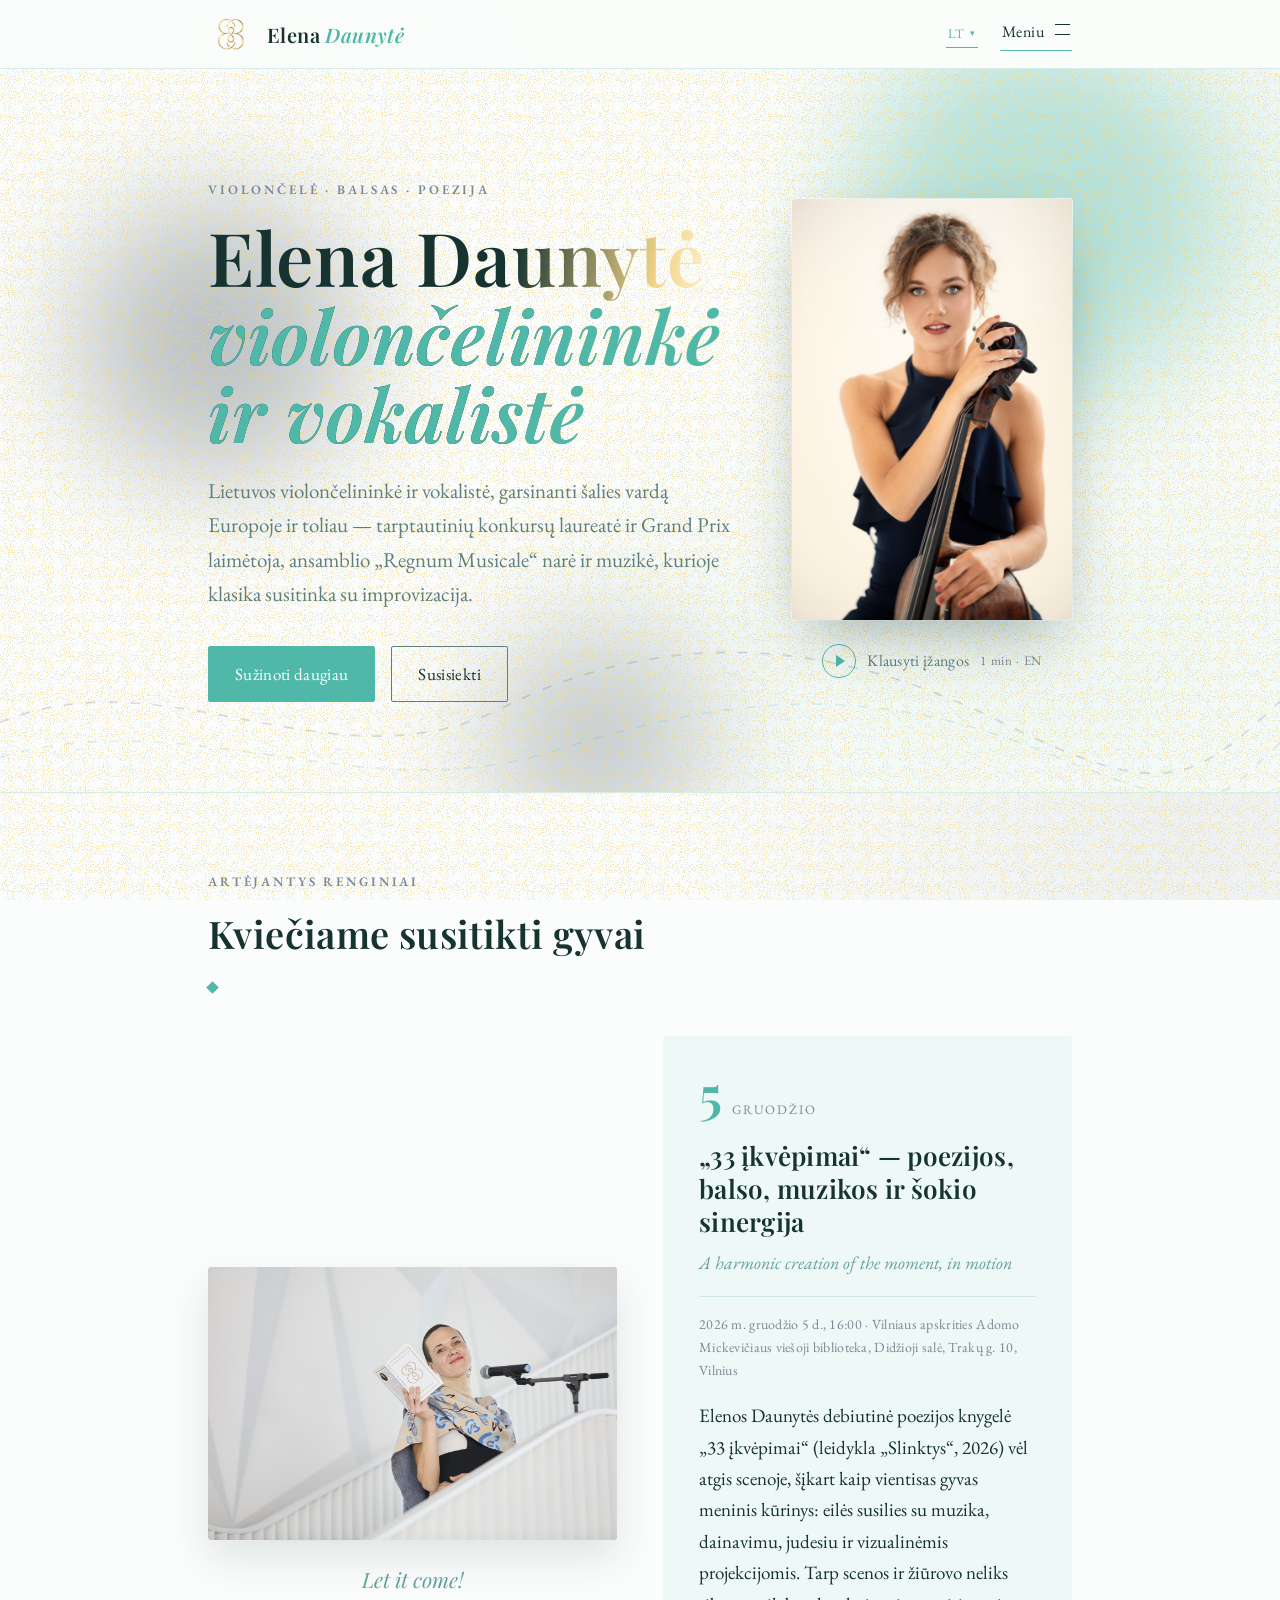
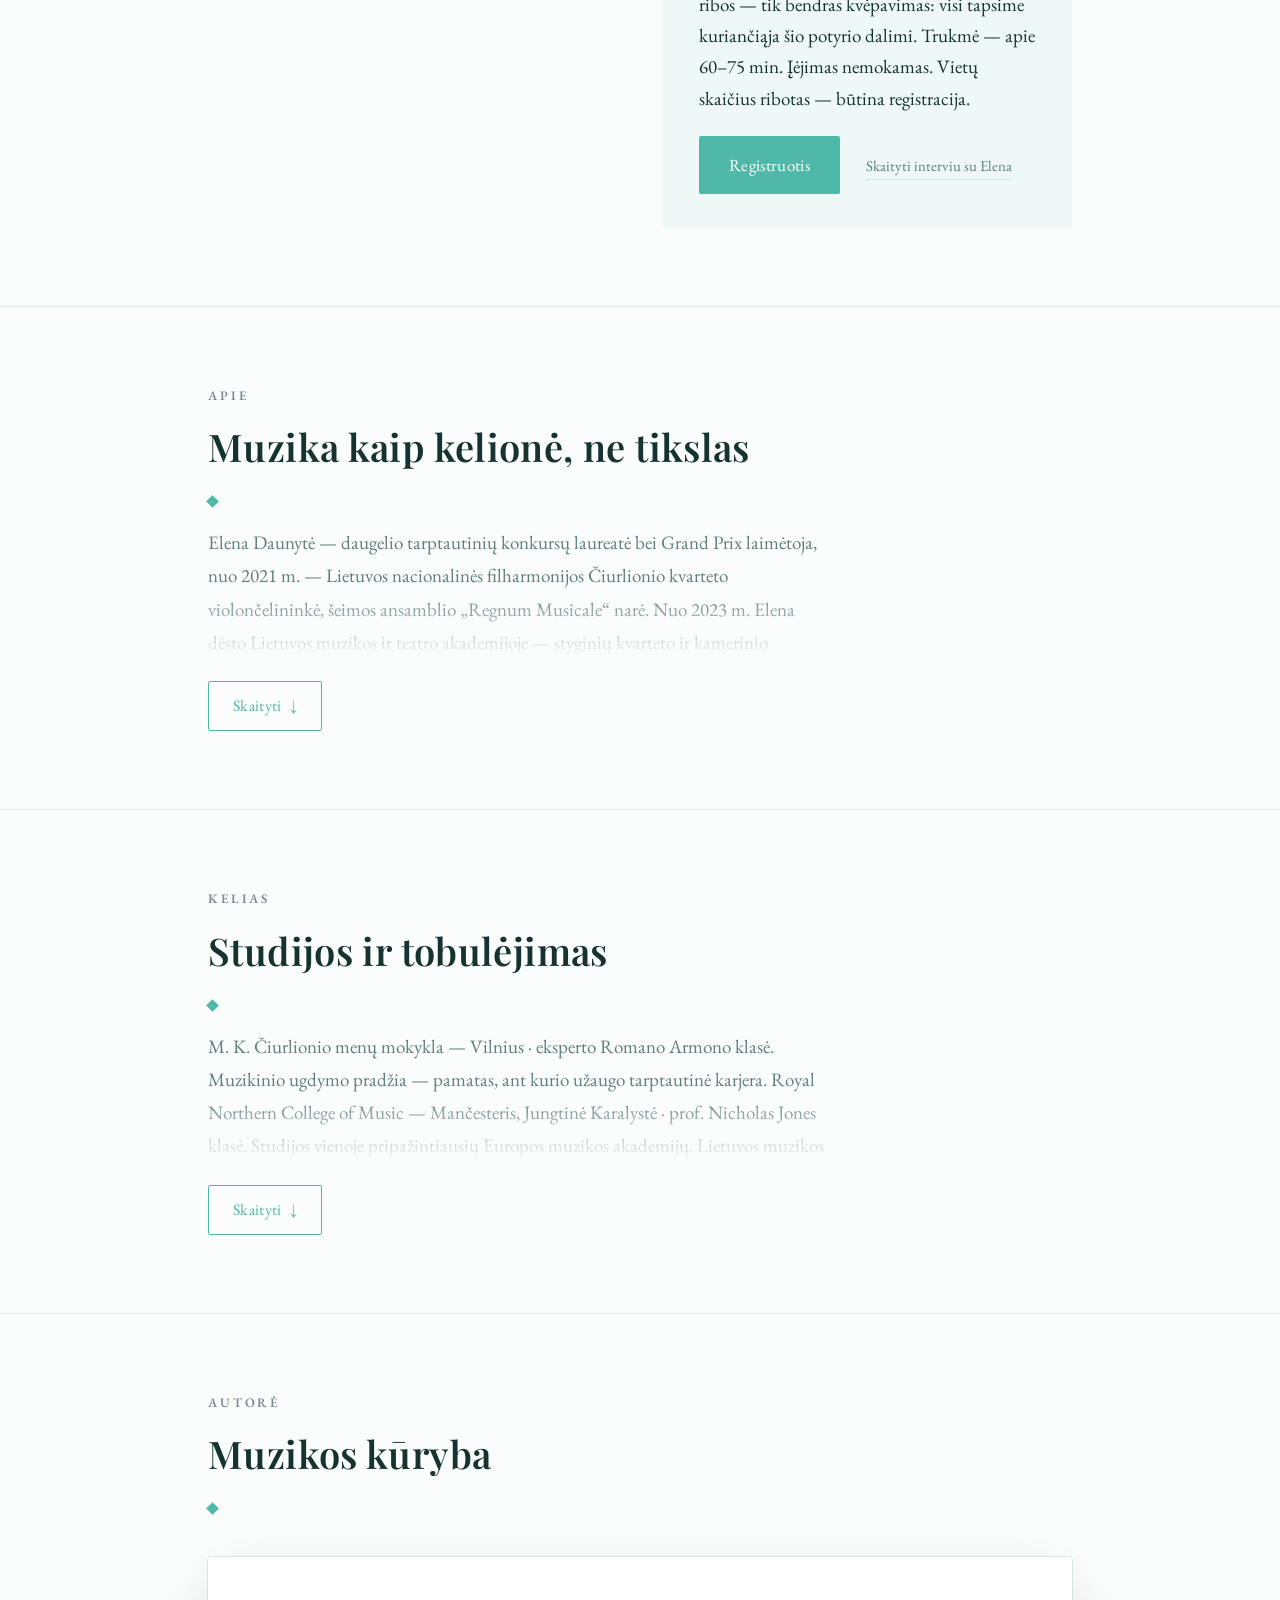
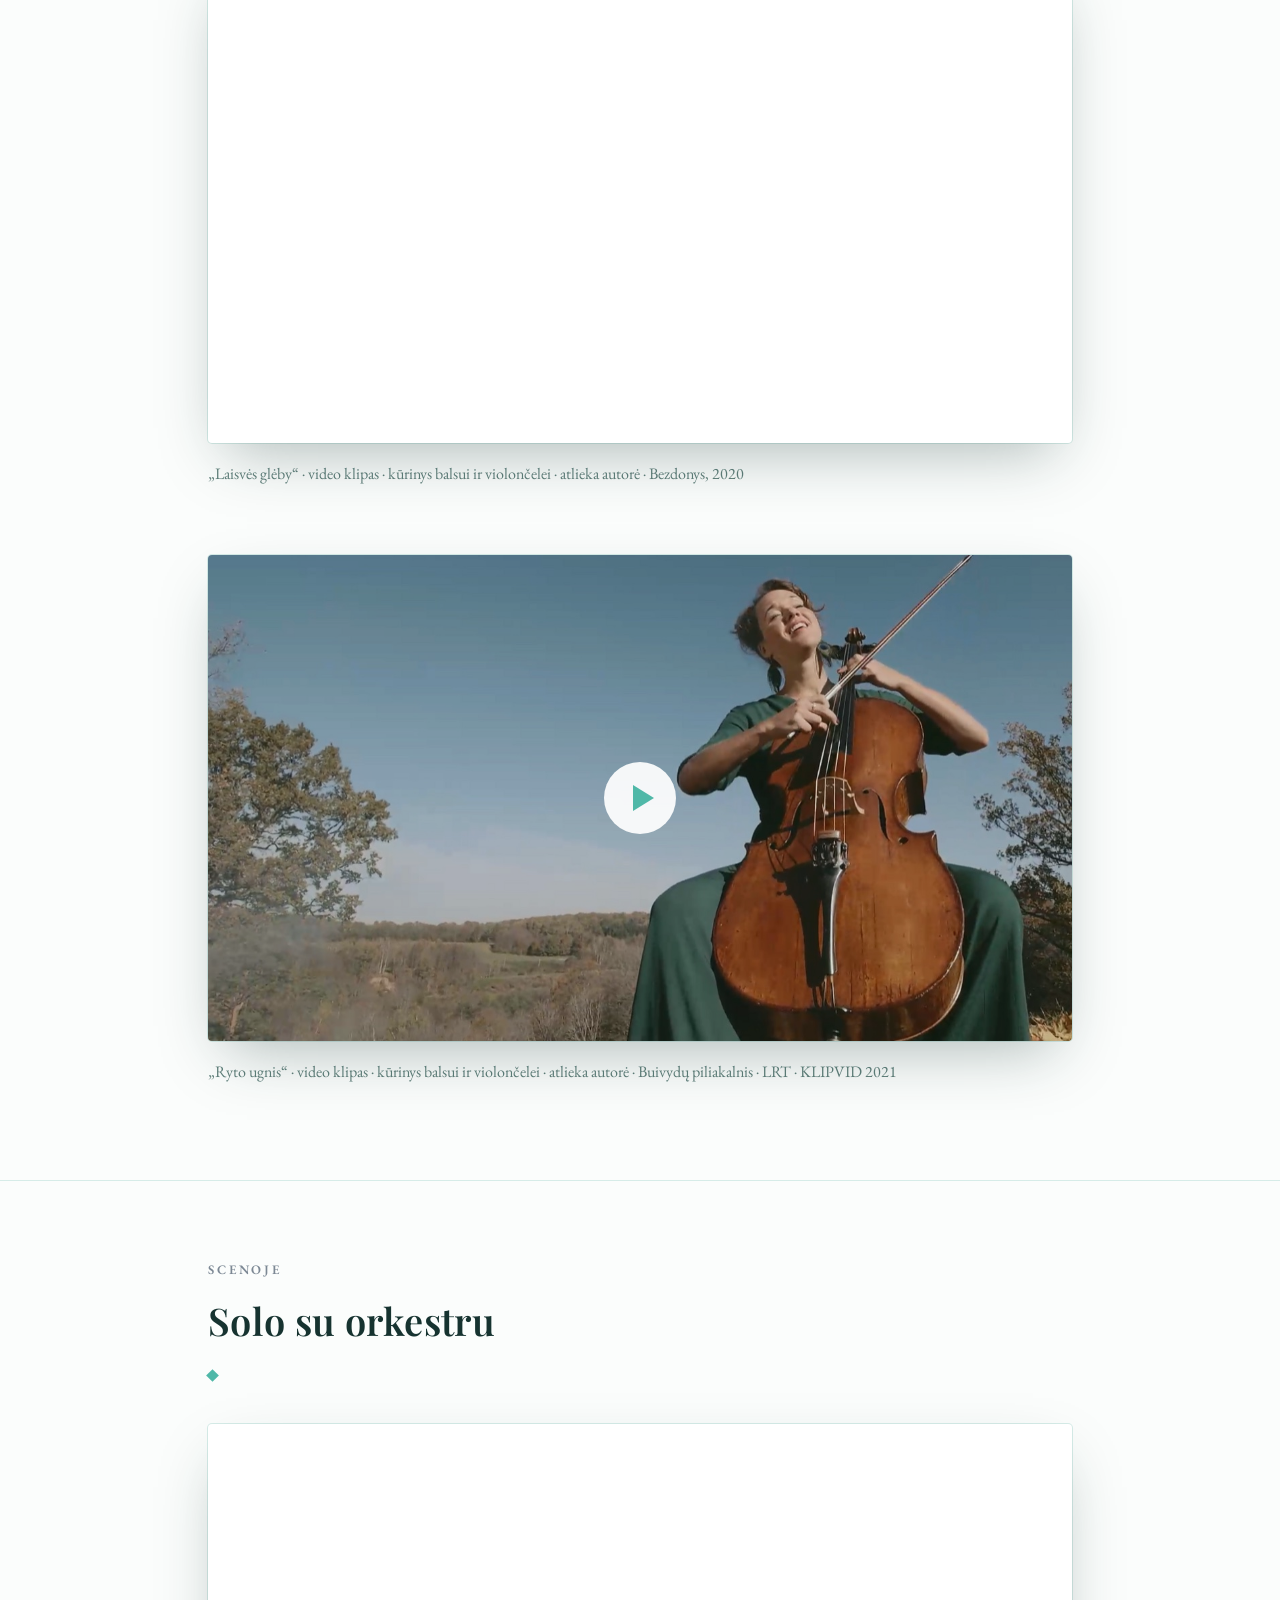
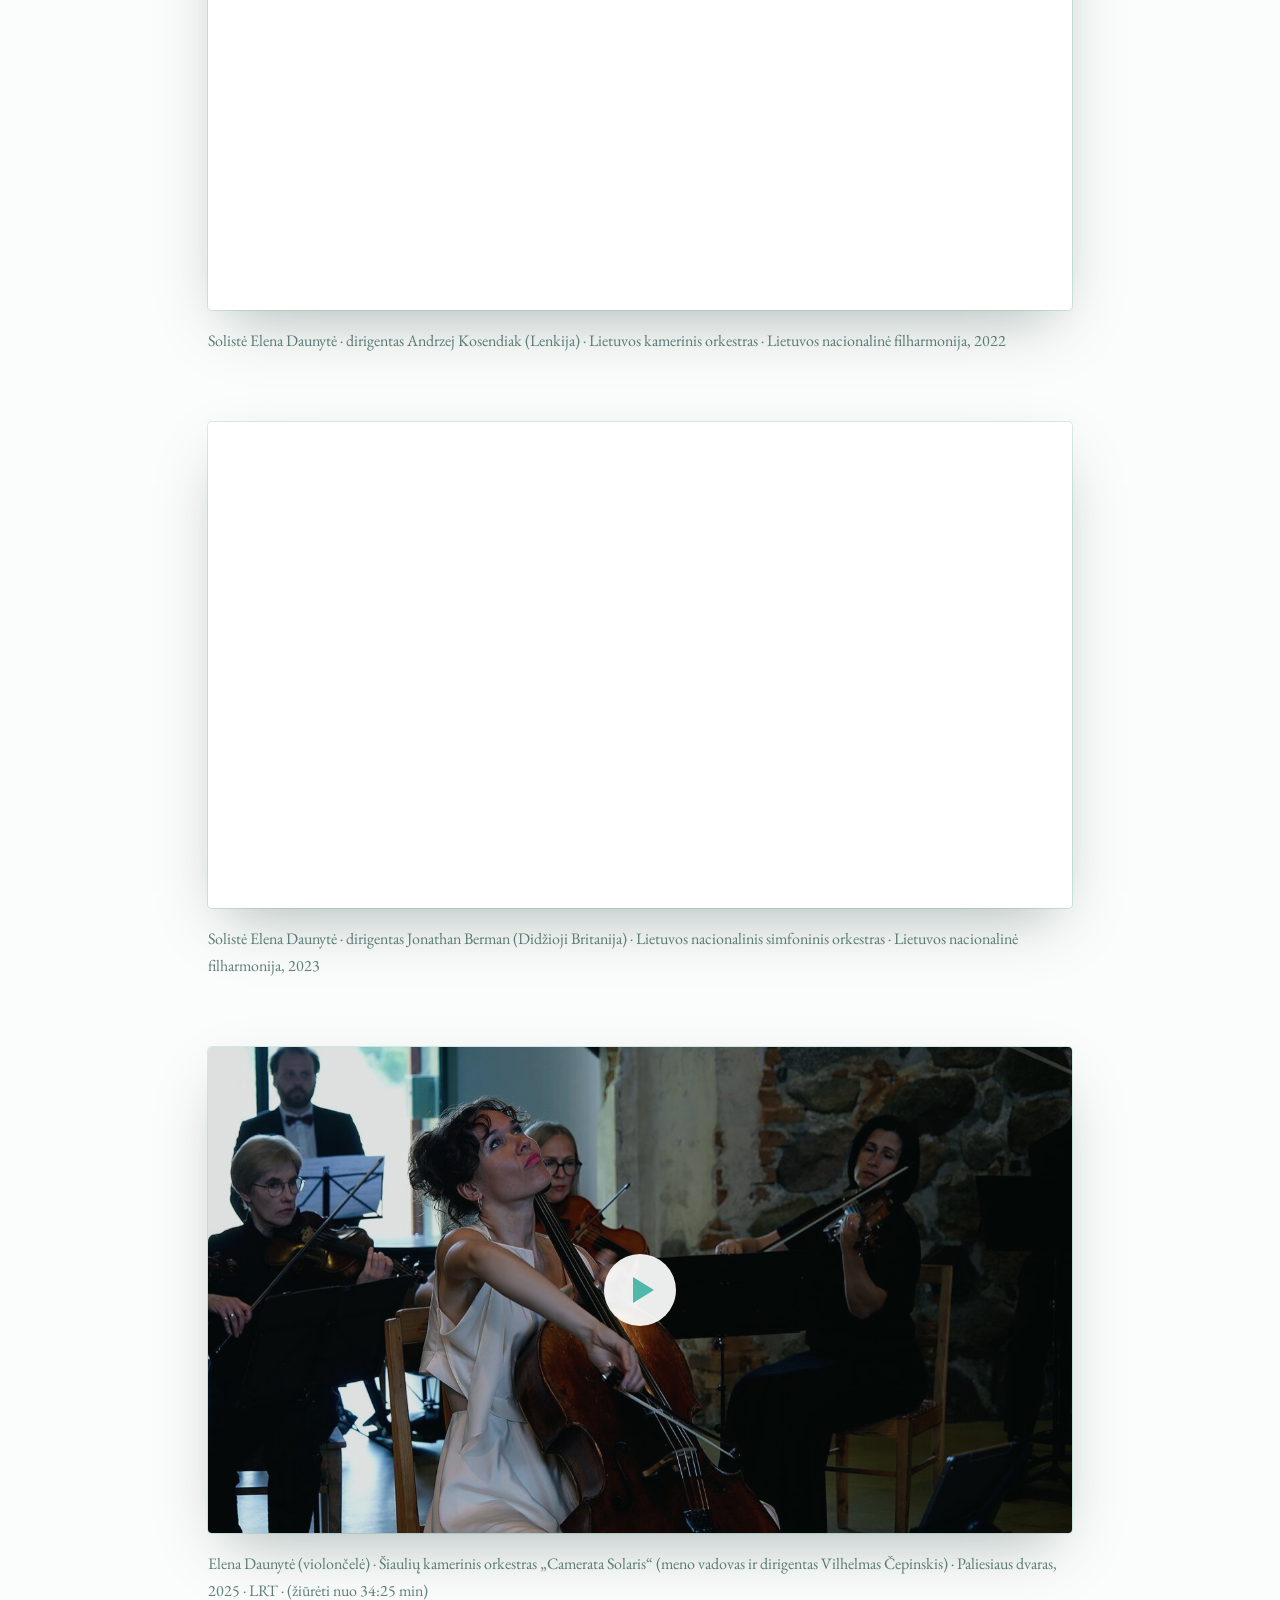
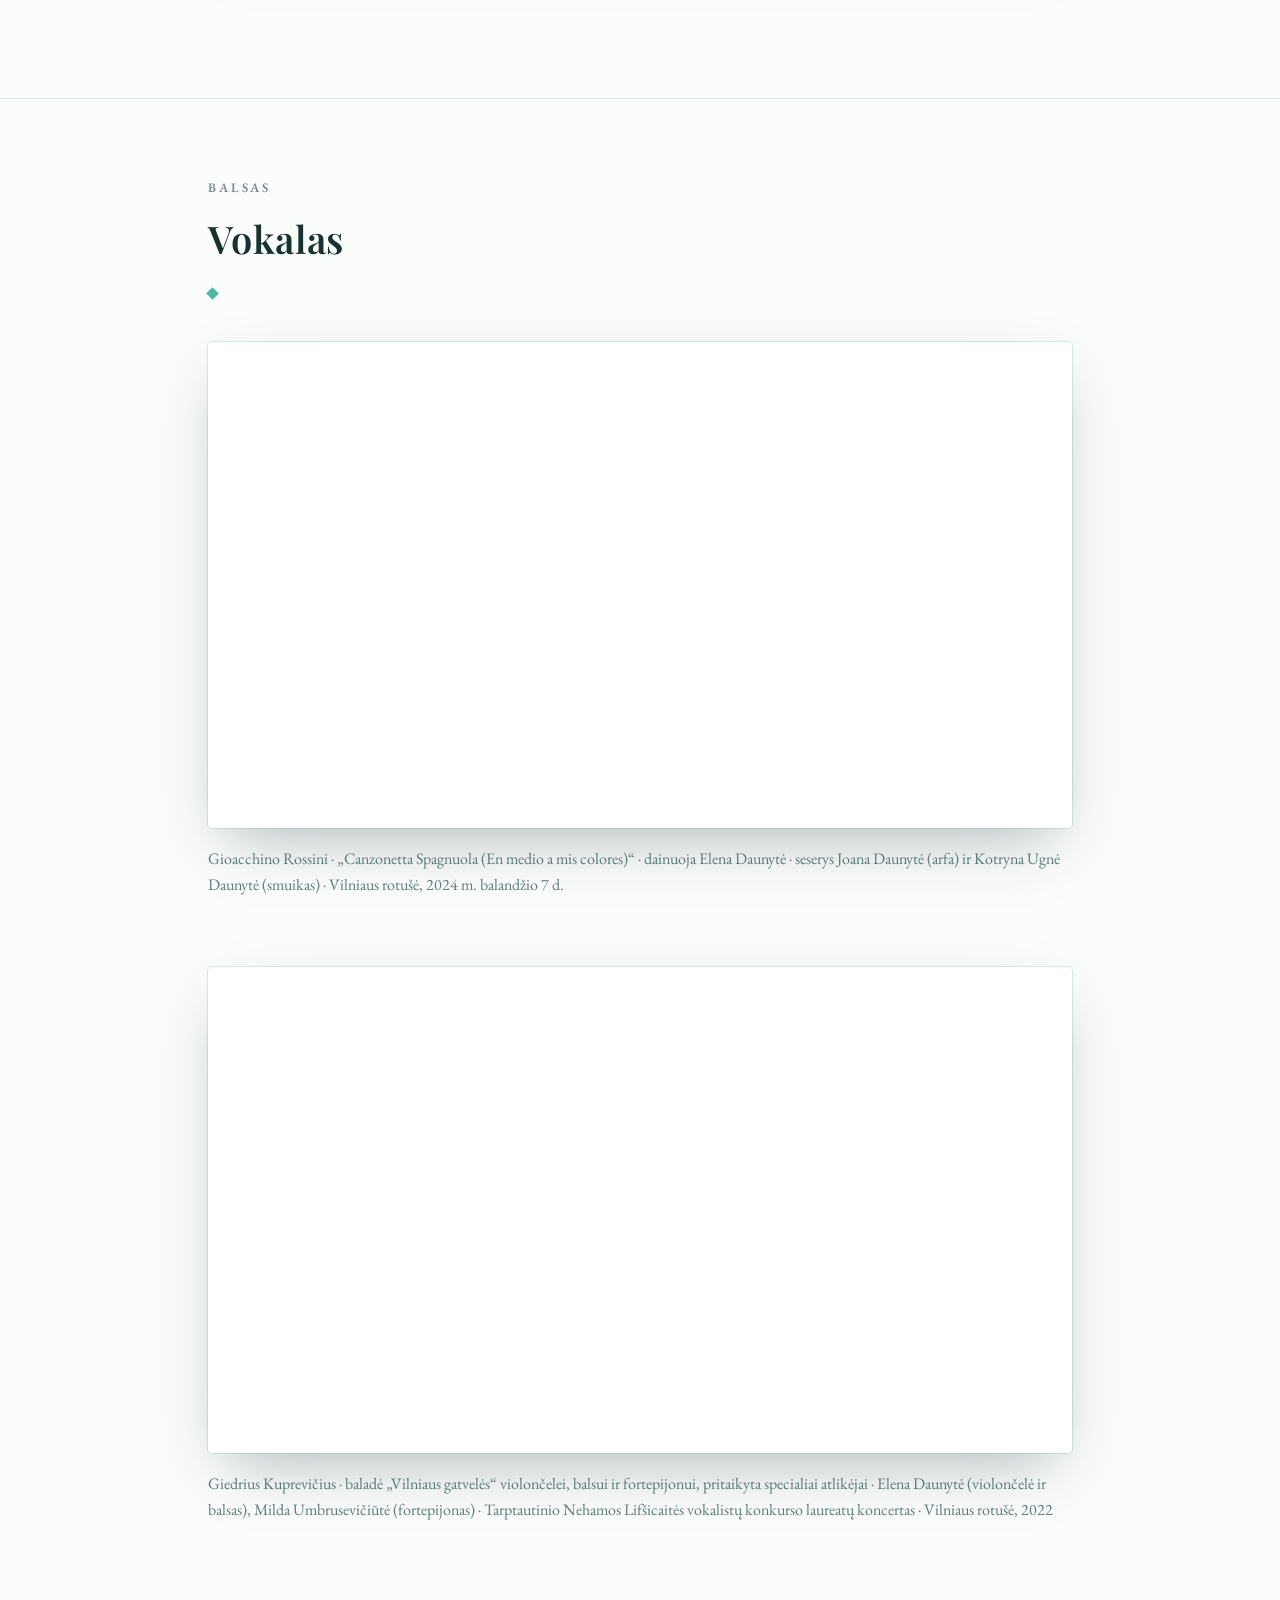
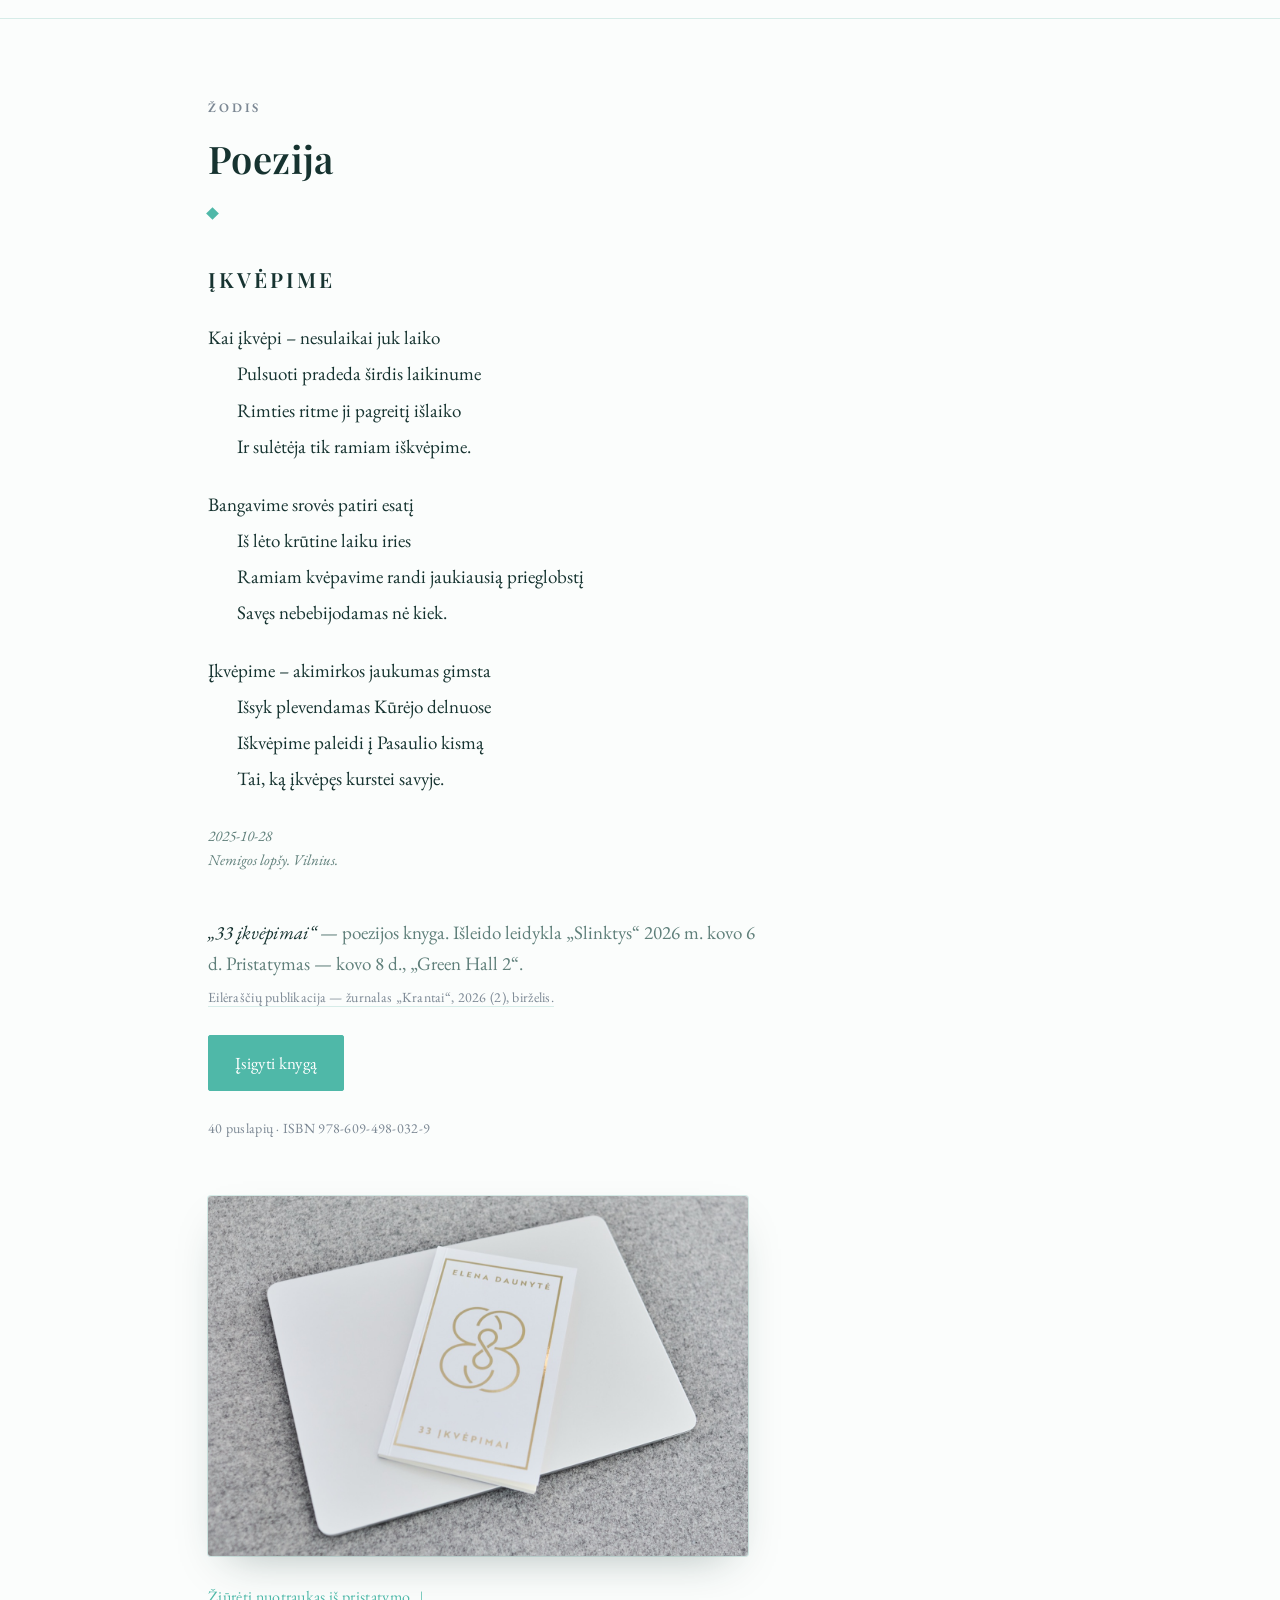
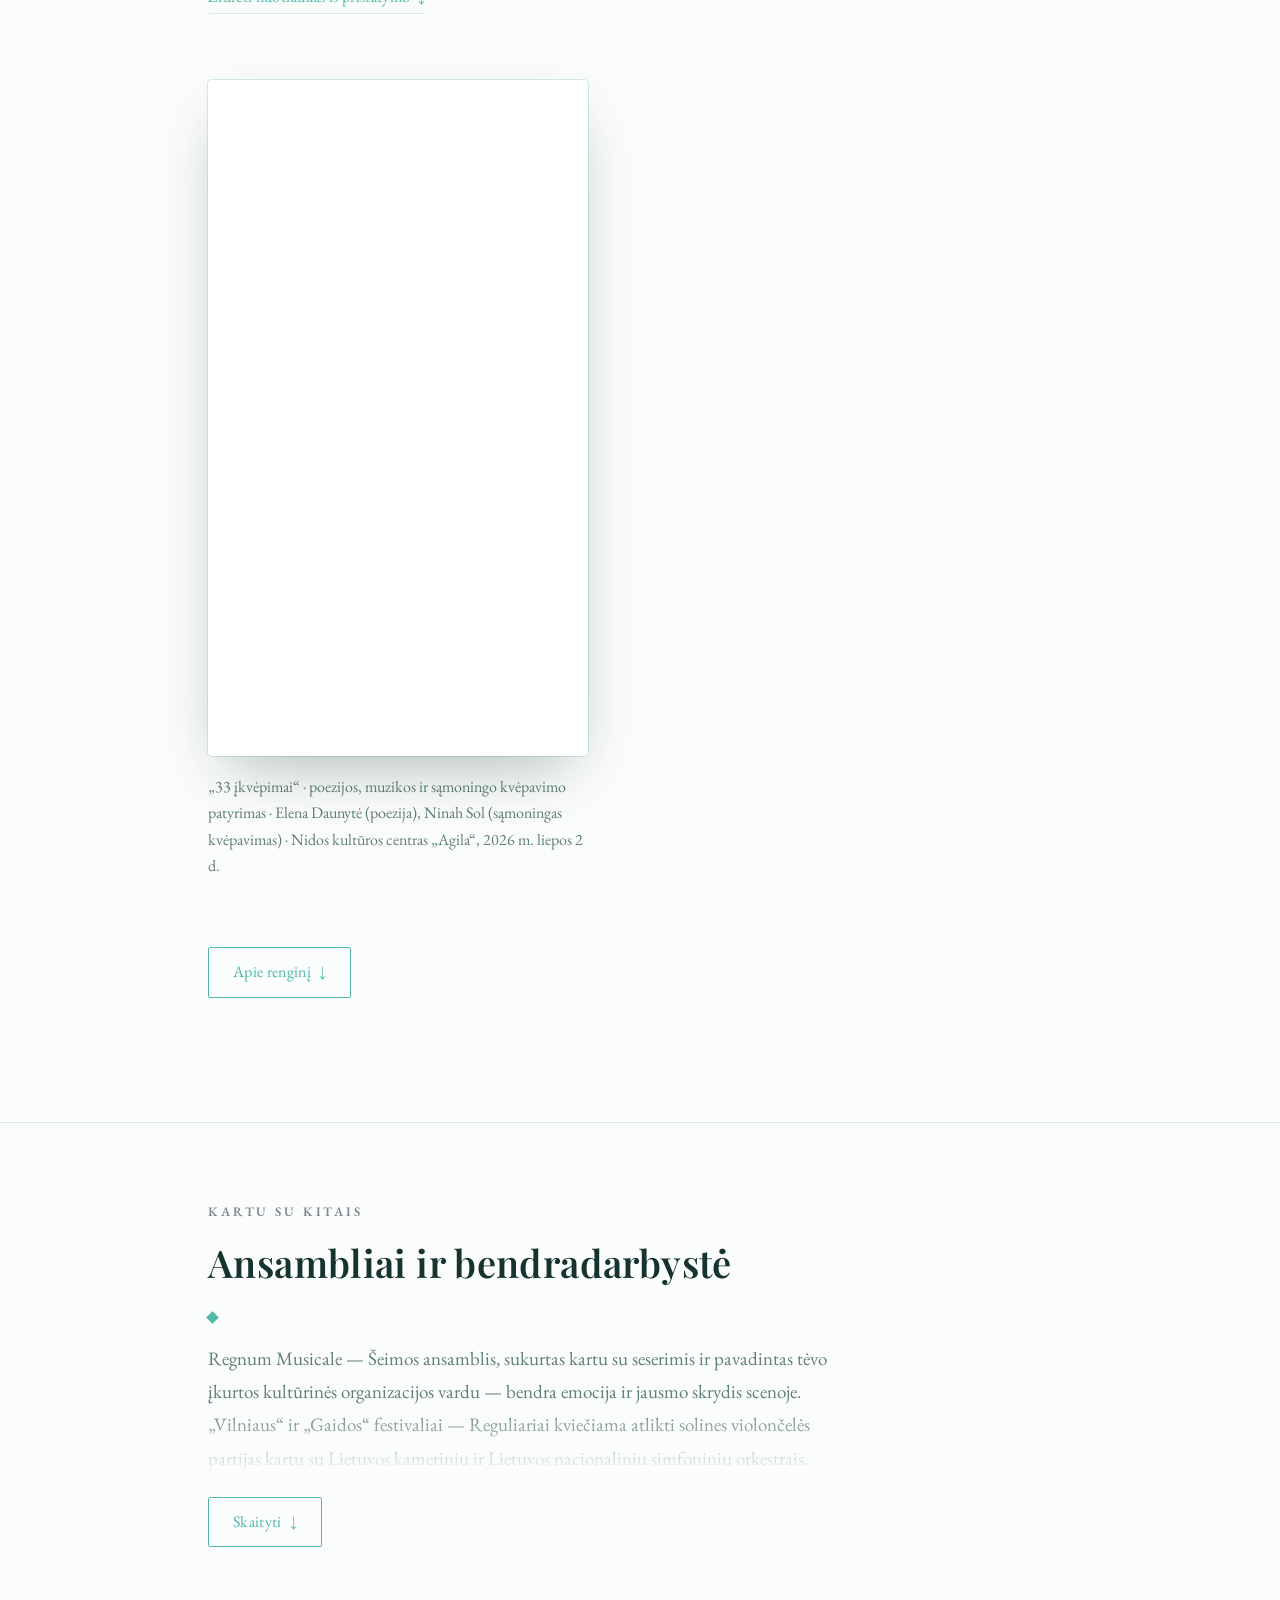
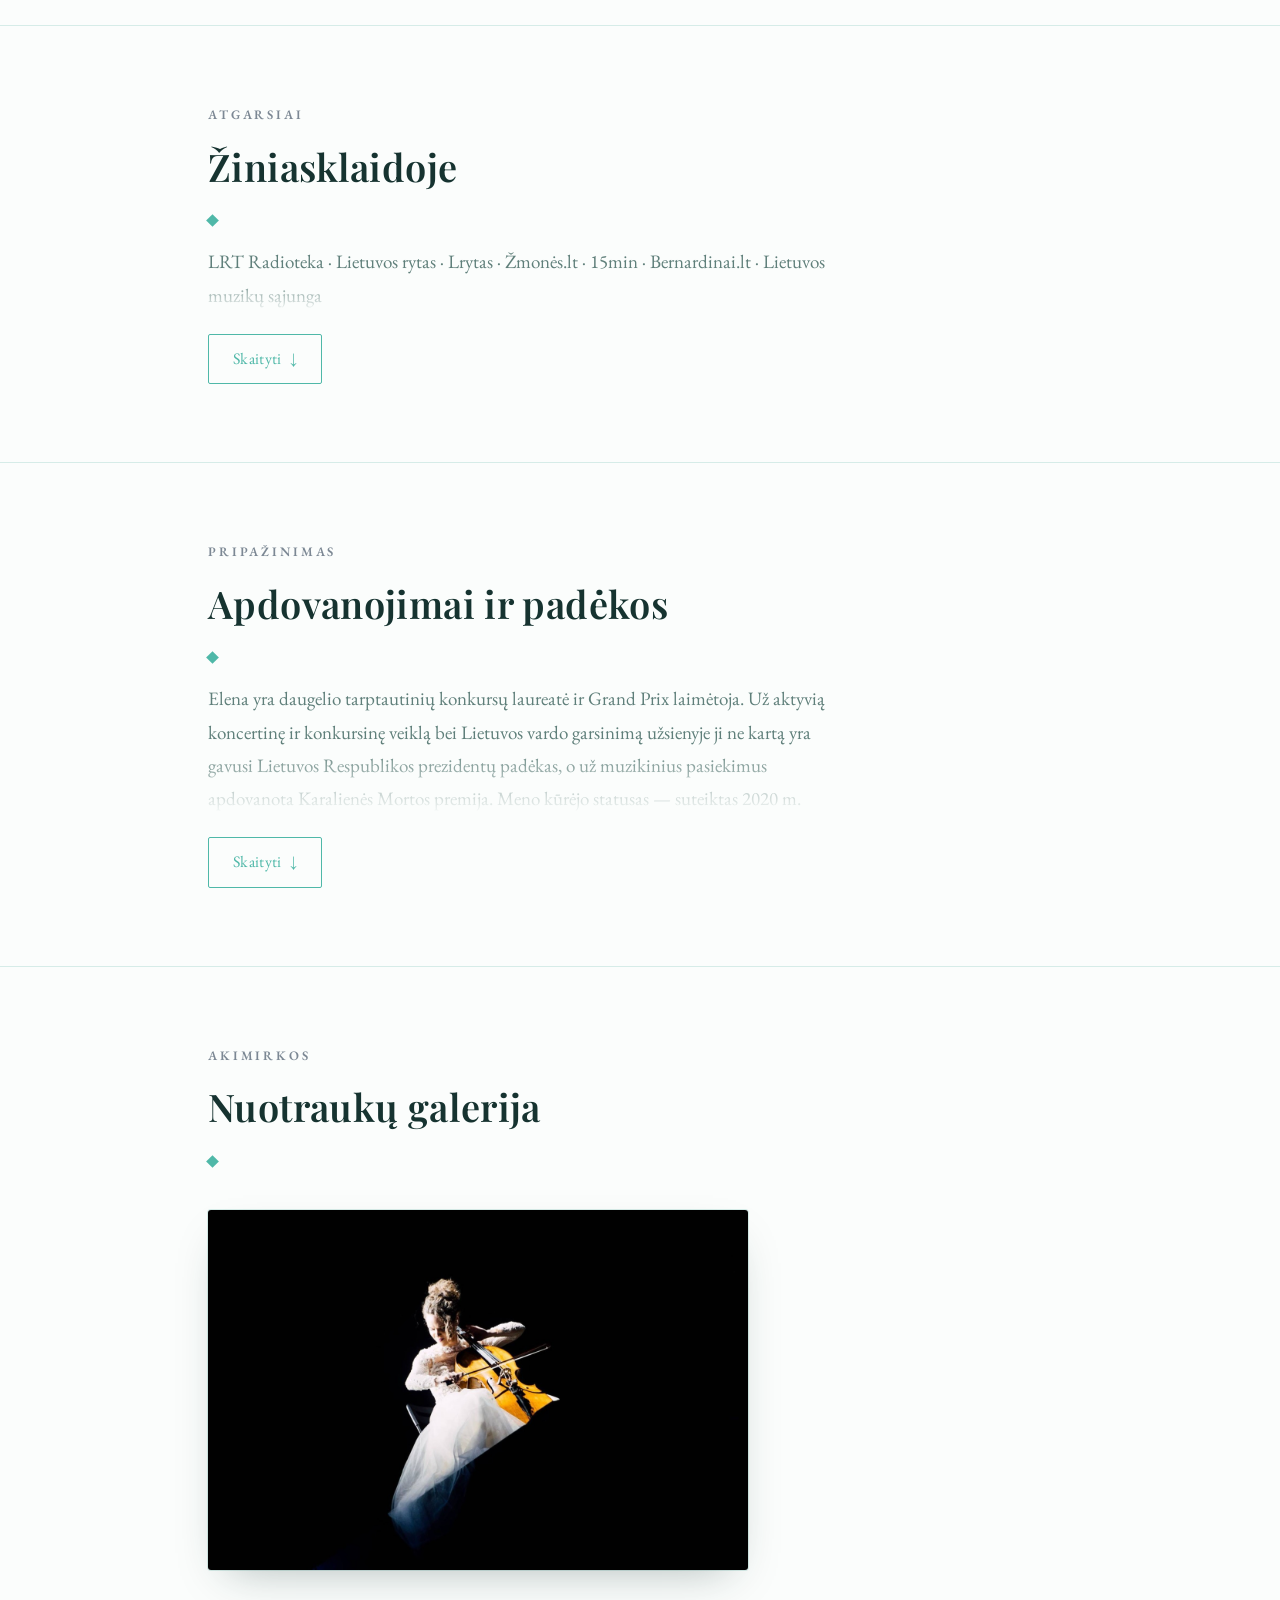
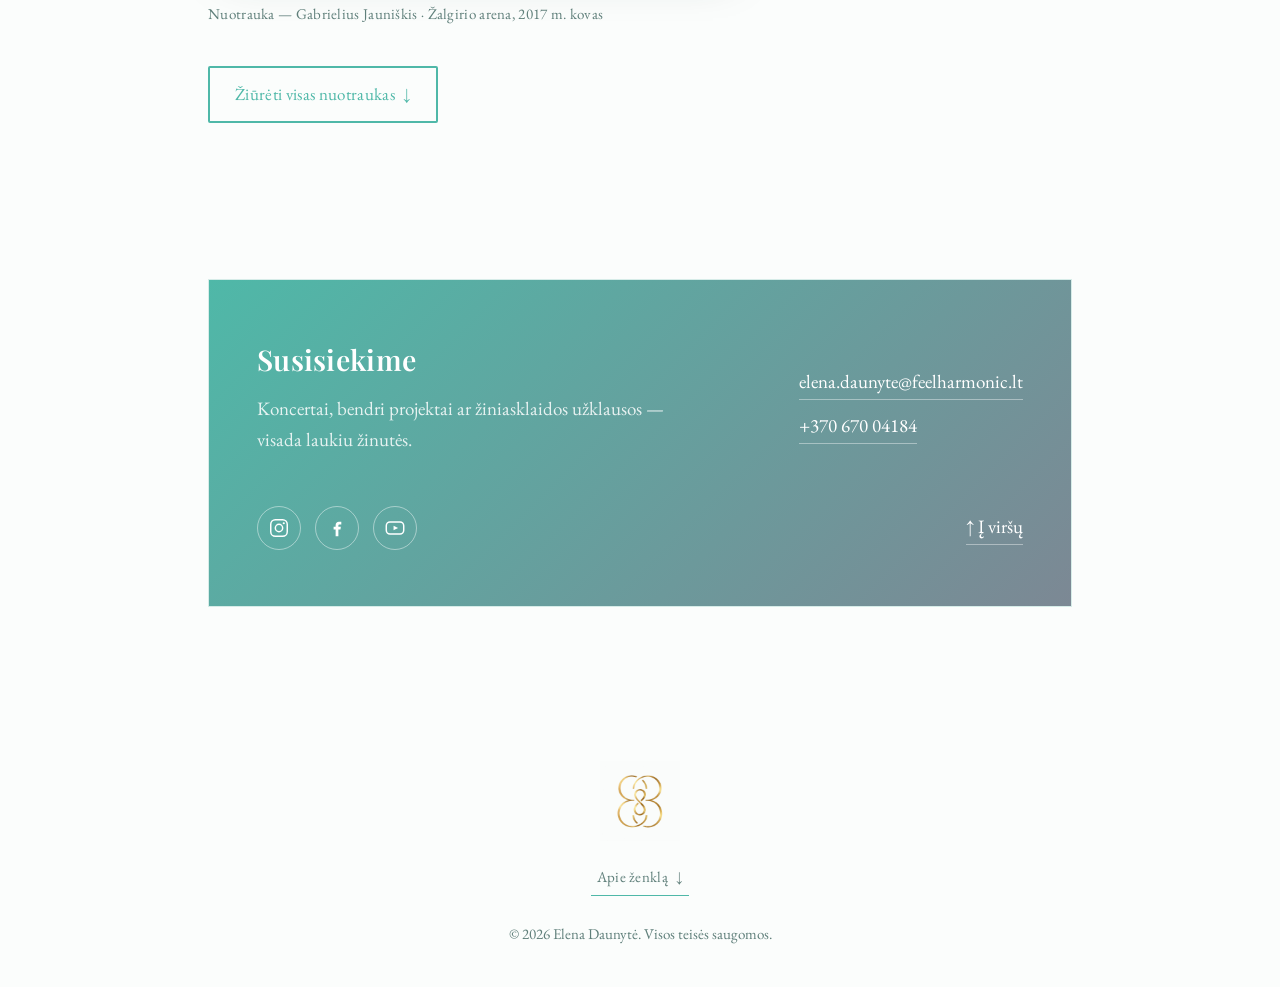
==== index.html @ d2a9d166 "Tie the motto to the photograph The picture and the line now form one block and centre together, so " ====
<!DOCTYPE html>
<html lang="lt">
<head>
<meta charset="UTF-8">
<meta name="viewport" content="width=device-width, initial-scale=1.0">
<meta name="google-site-verification" content="9blYG3VEf8AF-ufBJRZp0Usbsuoo36wr6eBA9zWIs0I">
<title>Elena Daunytė — Violončelininkė ir vokalistė</title>
<meta name="description" content="Elena Daunytė — violončelininkė, vokalistė ir LMTA dėstytoja. Tarptautinių konkursų laureatė ir Grand Prix laimėtoja, ansamblio „Regnum Musicale“ narė.">
<link rel="icon" href="/favicon.ico?v=2" sizes="32x32">
<link rel="icon" type="image/png" sizes="48x48" href="/img/favicon-48.png?v=2">
<link rel="icon" type="image/png" sizes="96x96" href="/img/favicon-96.png?v=2">
<link rel="icon" type="image/png" sizes="192x192" href="/img/icon-192.png?v=2">
<link rel="apple-touch-icon" sizes="180x180" href="/img/apple-touch-icon.png?v=2">
<link rel="manifest" href="/site.webmanifest">
<meta name="theme-color" content="#fbfdfc">
<link rel="alternate" hreflang="lt" href="https://elenadaunyte.com/">
<link rel="alternate" hreflang="en" href="https://elenadaunyte.com/en/">
<link rel="alternate" hreflang="it" href="https://elenadaunyte.com/it/">
<link rel="alternate" hreflang="de" href="https://elenadaunyte.com/de/">
<link rel="alternate" hreflang="fr" href="https://elenadaunyte.com/fr/">
<link rel="alternate" hreflang="sv" href="https://elenadaunyte.com/sv/">
<link rel="alternate" hreflang="x-default" href="https://elenadaunyte.com/">
<link rel="canonical" href="https://elenadaunyte.com/">
<meta property="og:type" content="profile">
<meta property="og:site_name" content="Elena Daunytė">
<meta property="og:title" content="Elena Daunytė — Violončelininkė ir vokalistė">
<meta property="og:description" content="Elena Daunytė — violončelininkė ir vokalistė, tarptautinių konkursų laureatė ir Grand Prix laimėtoja, ansamblio „Regnum Musicale“ narė.">
<meta property="og:url" content="https://elenadaunyte.com/">
<meta property="og:image" content="https://elenadaunyte.com/img/elena-hero@2x.jpg">
<meta property="og:locale" content="lt_LT">
<meta property="og:locale:alternate" content="en_GB">
<meta property="og:locale:alternate" content="it_IT">
<meta property="og:locale:alternate" content="de_DE">
<meta property="og:locale:alternate" content="fr_FR">
<meta property="og:locale:alternate" content="sv_SE">
<meta name="twitter:card" content="summary_large_image">
<meta name="twitter:title" content="Elena Daunytė — Violončelininkė ir vokalistė">
<meta name="twitter:description" content="Elena Daunytė — violončelininkė ir vokalistė, tarptautinių konkursų laureatė ir Grand Prix laimėtoja, ansamblio „Regnum Musicale“ narė.">
<meta name="twitter:image" content="https://elenadaunyte.com/img/elena-hero@2x.jpg">
<script type="application/ld+json">
{
  "@context": "https://schema.org",
  "@type": "Person",
  "name": "Elena Daunytė",
  "url": "https://elenadaunyte.com/",
  "image": "https://elenadaunyte.com/img/elena-hero@2x.jpg",
  "jobTitle": "Violončelininkė ir vokalistė",
  "worksFor": [
    {
      "@type": "PerformingGroup",
      "name": "Lietuvos nacionalinė filharmonija",
      "url": "https://www.filharmonija.lt/"
    },
    {
      "@type": "CollegeOrUniversity",
      "name": "Lietuvos muzikos ir teatro akademija",
      "url": "https://lmta.lt/"
    }
  ],
  "description": "Elena Daunytė — violončelininkė, vokalistė ir LMTA dėstytoja. Tarptautinių konkursų laureatė ir Grand Prix laimėtoja, ansamblio „Regnum Musicale“ narė.",
  "email": "mailto:elena.daunyte@feelharmonic.lt",
  "telephone": "+37067004184",
  "sameAs": [
    "https://www.instagram.com/elenadaunyte/",
    "https://www.facebook.com/elena.daunyte/",
    "https://www.youtube.com/@elenadaunyte370",
    "https://lmta.lt/en/darbuotojas/elena-daunyte/",
    "https://www.solartis.lt/atlikejai/elena-daunyte/"
  ],
  "alumniOf": [
    {
      "@type": "CollegeOrUniversity",
      "name": "Lietuvos muzikos ir teatro akademija"
    },
    {
      "@type": "CollegeOrUniversity",
      "name": "Royal Northern College of Music"
    }
  ],
  "memberOf": [
    {
      "@type": "MusicGroup",
      "name": "Regnum Musicale"
    },
    {
      "@type": "MusicGroup",
      "name": "Čiurlionio kvartetas"
    }
  ]
}
</script>
<script type="application/ld+json">
{
  "@context": "https://schema.org",
  "@type": "Book",
  "name": "33 įkvėpimai",
  "author": {
    "@type": "Person",
    "name": "Elena Daunytė",
    "url": "https://elenadaunyte.com/"
  },
  "publisher": {
    "@type": "Organization",
    "name": "Slinktys"
  },
  "datePublished": "2026-03-06",
  "isbn": "978-609-498-032-9",
  "numberOfPages": 40,
  "inLanguage": "lt",
  "genre": "Poetry",
  "image": "https://elenadaunyte.com/img/poezija/knyga.jpg",
  "url": "https://elenadaunyte.com/#poetry"
}
</script>
<link rel="preconnect" href="https://fonts.googleapis.com">
<link rel="preconnect" href="https://fonts.gstatic.com" crossorigin>
<link href="https://fonts.googleapis.com/css2?family=Playfair+Display:ital,wght@0,400;0,500;0,600;1,400&family=EB+Garamond:ital,wght@0,400;0,500;1,400&display=swap" rel="stylesheet">
<link rel="stylesheet" href="style.css?v=119">
</head>
<body>

<header class="site">
  <nav>
    <div class="brand"><a class="brand-mark-link" href="#zenklas" aria-label="Apie ženklą"><img class="brand-mark" src="img/logo.png?v=3" width="46" height="46" alt="" aria-hidden="true"></a><a class="brand-name" href="#top">Elena <em>Daunytė</em></a></div>
    <div class="nav-tools">
        <details class="lang-switch">
        <summary aria-label="Kalba">LT</summary>
        <div class="lang-menu">
        <a href="/en/" hreflang="en">EN</a>
        <a href="/it/" hreflang="it">IT</a>
        <a href="/de/" hreflang="de">DE</a>
        <a href="/fr/" hreflang="fr">FR</a>
        <a href="/sv/" hreflang="sv">SV</a>
        </div>
        </details>
      <details class="menu-switch">
        <summary aria-label="Meniu">Meniu</summary>
        <div class="menu-panel">
          <ul>
            <li><a href="#events">Artėjantys renginiai</a></li>
            <li><a href="#about">Apie</a></li>
            <li><a href="#education">Studijos</a></li>
            <li><a href="#creative">Muzika</a></li>
            <li><a href="#solo">Solo</a></li>
            <li><a href="#vocal">Vokalas</a></li>
            <li><a href="#poetry">Poezija</a></li>
            <li><a href="#ensembles">Ansambliai</a></li>
            <li><a href="#media">Žiniasklaidoje</a></li>
            <li><a href="#awards">Apdovanojimai</a></li>
            <li><a href="#gallery">Galerija</a></li>
            <li><a href="#contact">Kontaktai</a></li>
            <li><a href="#zenklas">Apie ženklą</a></li>
          </ul>
        </div>
      </details>
    </div>
  </nav>
</header>

<main id="top">

  <section class="hero" style="border-top:none;padding-top:110px;">
    <div class="hero-bg" aria-hidden="true">
      <span class="orb orb-1"></span>
      <span class="orb orb-2"></span>
      <span class="orb orb-3"></span>
    </div>
    <svg class="hero-wave" viewBox="0 0 920 120" preserveAspectRatio="none" aria-hidden="true">
      <path d="M0,70 C 120,20 240,120 360,60 S 600,10 720,70 S 860,110 920,55" />
      <path d="M0,95 C 140,55 260,135 400,90 S 640,45 760,95 S 880,120 920,85" />
    </svg>
    <div class="hero-inner">
      <div class="hero-flex">
        <div class="hero-text">
          <div class="kicker kicker-desktop">Violončelė · Balsas · Poezija</div>
          <h1>Elena Daunytė<br><em>violončelininkė ir vokalistė</em></h1>
          <p class="lead">
            Lietuvos violončelininkė ir vokalistė, garsinanti šalies vardą Europoje ir toliau — tarptautinių konkursų
            laureatė ir Grand Prix laimėtoja, ansamblio „Regnum Musicale“ narė ir muzikė, kurioje klasika susitinka
            su improvizacija.
          </p>
          <div class="cta">
            <a href="#about" class="btn btn-solid">Sužinoti daugiau</a>
            <a href="#contact" class="btn btn-outline">Susisiekti</a>
          </div>
        </div>
        <div class="hero-photo">
          <div class="kicker kicker-mobile">Violončelė · Balsas · Poezija</div>
          <div class="hero-photo-frame">
            <img src="img/elena-hero.jpg?v=2" srcset="img/elena-hero.jpg?v=2 666w, img/elena-hero@2x.jpg?v=2 887w" sizes="(max-width:760px) 60vw, 280px" width="666" height="1000" alt="Elena Daunytė su violončele" loading="eager">
          </div>
          <button class="audio-btn" type="button" data-audio="audio/intro.mp3" data-dur="1 min · EN">
            <span class="audio-icon" aria-hidden="true"></span>
            <span class="audio-label">Klausyti įžangos</span>
            <span class="audio-dur">1 min · EN</span>
          </button>
        </div>
      </div>
    </div>
  </section>

  <section id="events">
    <div class="wrap">
      <div class="section-head">
        <div class="kicker">Artėjantys renginiai</div>
        <h2>Kviečiame susitikti gyvai</h2>
      </div>
      <article class="event">
        <div class="event-left">
          <figure class="event-photo">
            <img src="img/poezija/skaito.jpg" width="1400" height="933" alt="Elena Daunytė knygos „33 įkvėpimai“ pristatyme, rankose atversta knyga" loading="lazy">
          </figure>
          <p class="event-end">Let it come!</p>
        </div>
        <div class="event-tx">
          <p class="event-day"><b>5</b><span>gruodžio</span></p>
          <h3>„33 įkvėpimai“ — poezijos, balso, muzikos ir šokio sinergija</h3>
          <p class="event-motto">A harmonic creation of the moment, in motion</p>
          <p class="event-meta">2026 m. gruodžio 5 d., 16:00 · Vilniaus apskrities Adomo Mickevičiaus viešoji biblioteka, Didžioji salė, Trakų g. 10, Vilnius</p>
          <p>Elenos Daunytės debiutinė poezijos knygelė „33 įkvėpimai“ (leidykla „Slinktys“, 2026) vėl atgis scenoje, šįkart kaip vientisas gyvas meninis kūrinys: eilės susilies su muzika, dainavimu, judesiu ir vizualinėmis projekcijomis. Tarp scenos ir žiūrovo neliks ribos — tik bendras kvėpavimas: visi tapsime kuriančiąja šio potyrio dalimi. Trukmė — apie 60–75 min. Įėjimas nemokamas. Vietų skaičius ribotas — būtina registracija.</p>
          <a class="event-btn" href="https://docs.google.com/forms/d/e/1FAIpQLSekMrQQLSZhiER8FZRTW8T10vxk3zy3NHXZMo21MDBY-iYDOQ/viewform" target="_blank" rel="noopener">Registruotis</a>
          <a class="event-extra" href="https://www.lrytas.lt/kultura/scena/2018/03/31/news/elena-daunyte-jei-buciau-turejusi-teti-nezinia-ar-muzika-ar-literatura-butu-likusi-fone--5551622" target="_blank" rel="noopener">Skaityti interviu su Elena</a>
        </div>
      </article>
    </div>
  </section>

  <section id="about">
    <div class="wrap">
      <details class="fold">
        <summary>
  <div class="section-head">
            <div class="kicker">Apie</div>
            <h2>Muzika kaip kelionė, ne tikslas</h2>
          </div>
          <p class="fold-teaser">Elena Daunytė — daugelio tarptautinių konkursų laureatė bei Grand Prix laimėtoja, nuo 2021 m. — Lietuvos nacionalinės filharmonijos Čiurlionio kvarteto violončelininkė, šeimos ansamblio „Regnum Musicale“ narė. Nuo 2023 m. Elena dėsto Lietuvos muzikos ir teatro akademijoje — styginių kvarteto ir kamerinio ansamblio klasėse. Kaip solistė ir kamerinės muzikos atlikėja ji yra pasirodžiusi konkursuose, festivaliuose ir meistriškumo kursuose, kurių geografija</p>
          <span class="fold-toggle"><span class="fold-c">Skaityti</span><span class="fold-o">Suskleisti</span></span>
        </summary>
        <div class="about-grid fold-body">
      <div>
                <p>
          Elena Daunytė — daugelio tarptautinių konkursų laureatė bei Grand Prix laimėtoja, nuo 2021 m. — Lietuvos nacionalinės filharmonijos Čiurlionio kvarteto violončelininkė, šeimos ansamblio „Regnum Musicale“ narė. Nuo 2023 m. Elena dėsto Lietuvos muzikos ir teatro akademijoje — styginių kvarteto ir kamerinio ansamblio klasėse. Kaip solistė ir kamerinės muzikos
          atlikėja ji yra pasirodžiusi konkursuose, festivaliuose ir meistriškumo kursuose, kurių
          geografija driekiasi nuo Latvijos, Vokietijos, Šveicarijos, Kroatijos, Rusijos, Austrijos,
          Olandijos, Italijos, Ispanijos, Vengrijos ir Didžiosios Britanijos iki Honkongo, Šanchajaus
          bei JAV.
        </p>
        <p>
          Kaip solistė ji yra grojusi su Lietuvos kameriniu, Lietuvos nacionaliniu, Lietuvos
          valstybiniu, Rygos, Kauno, Lietuvos muzikos ir teatro akademijos bei Karališkojo muzikos
          koledžo ir Halifakso simfoniniais orkestrais, diriguojant maestro Andrzej Kosendiakui,
          Jonathanui Bermanui, Modestui Pitrėnui, Sergejui Krylovui, Sauliui Sondeckiui, Vilmantui
          Kaliūnui, Martynui Staškui, Nicholasui Simpsonui ir Clarkui Rundellui.
        </p>
        <p>
          Ji reguliariai kviečiama atlikti solines violončelės partijas „Vilniaus“ bei „Gaidos“
          festivaliuose kartu su Lietuvos kameriniu ir Lietuvos nacionaliniu simfoniniu orkestrais,
          o savo meno kelyje sulaukė S. Karoso fondo, Muzikų rėmimo fondo, „Rotary International“,
          Perkūno bei Vilniaus Rotary klubų paramos ir bendradarbiauja su Lietuvos kultūros taryba.
        </p>
        <p>
          Jau keletą metų Elena taip pat semiasi vokalo pagrindų pas profesorių Vladimirą Prudnikovą
          ir į savo koncertų programas įtraukia balsui skirtus opusus. Ji eksperimentuoja jungdama
          violončelės ir vokalo muziką, ieškodama naujų dermių bei galimybių šių dviejų instrumentų
          sintezei.
        </p>
      </div>
      <blockquote>
        „Svarbiausia — augimas ir maksimalus džiaugsmas iš paties tobulėjimo proceso.“
        <footer>Elena Daunytė</footer>
      </blockquote>
        </div>
      </details>

    </div>
  </section>

  <section id="education">
    <div class="wrap">
      <details class="fold">
        <summary>
  <div class="section-head">
          <div class="kicker">Kelias</div>
          <h2>Studijos ir tobulėjimas</h2>
        </div>
          <p class="fold-teaser">M. K. Čiurlionio menų mokykla — Vilnius · eksperto Romano Armono klasė. Muzikinio ugdymo pradžia — pamatas, ant kurio užaugo tarptautinė karjera. Royal Northern College of Music — Mančesteris, Jungtinė Karalystė · prof. Nicholas Jones klasė. Studijos vienoje pripažintiausių Europos muzikos akademijų. Lietuvos muzikos ir teatro akademija — Magistro studijos · prof. Rimanto Armono klasė.</p>
          <span class="fold-toggle"><span class="fold-c">Skaityti</span><span class="fold-o">Suskleisti</span></span>
        </summary>
        <div class="fold-body">
            <ul class="timeline">
        <li>
          <h3>M. K. Čiurlionio menų mokykla</h3>
          <div class="meta">Vilnius · eksperto Romano Armono klasė</div>
          <p>Muzikinio ugdymo pradžia — pamatas, ant kurio užaugo tarptautinė karjera.</p>
        </li>
        <li>
          <h3>Royal Northern College of Music</h3>
          <div class="meta">Mančesteris, Jungtinė Karalystė · prof. Nicholas Jones klasė</div>
          <p>Studijos vienoje pripažintiausių Europos muzikos akademijų.</p>
        </li>
        <li>
          <h3>Lietuvos muzikos ir teatro akademija</h3>
          <div class="meta">Magistro studijos · prof. Rimanto Armono klasė</div>
          <p>Aukščiausio lygio violončelės studijos Vilniuje, aktyviai atstovaujant akademijai
             nacionaliniuose ir tarptautiniuose renginiuose.</p>
        </li>
        <li>
          <h3>Meistriškumo kursai</h3>
          <div class="meta">Giovanni Sollima · David Geringas · Frans Helmerson · Troels Svane · Karine Georgian</div>
          <p>Nuolatinis tobulėjimas šalia pasaulinio garso violončelininkų.</p>
        </li>
      </ul>
        </div>
      </details>
    </div>
  </section>

  <section id="creative">
    <div class="wrap">
      <div class="section-head">
        <div class="kicker">Autorė</div>
        <h2>Muzikos kūryba</h2>
      </div>
      <div class="video-list">
        <div class="video-item">
          <div class="video-wrap">
            <iframe src="https://www.youtube.com/embed/FFScbCtDrRs" title="Elena Daunytė — „Laisvės glėby“, kūrinys balsui ir violončelei" allow="accelerometer; autoplay; clipboard-write; encrypted-media; gyroscope; picture-in-picture; web-share" allowfullscreen loading="lazy"></iframe>
          </div>
          <p class="video-caption">„Laisvės glėby“ · video klipas · kūrinys balsui ir violončelei · atlieka autorė · Bezdonys, 2020</p>
        </div>
        <div class="video-item">
          <a class="video-link" href="https://www.lrt.lt/mediateka/irasas/2000197212/klipvid-2021-elena-daunyte-ryto-ugnis" target="_blank" rel="noopener">
            <img src="img/ryto-ugnis.jpg?v=3" width="1280" height="720" alt="Elena Daunytė groja violončele gamtoje — kadras iš klipo „Ryto ugnis“" loading="lazy">
            <span class="video-play" aria-hidden="true"></span>
          </a>
          <p class="video-caption">„Ryto ugnis“ · video klipas · kūrinys balsui ir violončelei · atlieka autorė · Buivydų piliakalnis · LRT · KLIPVID 2021</p>
        </div>
      </div>
    </div>
  </section>

  <section id="solo">
    <div class="wrap">
      <div class="section-head">
        <div class="kicker">Scenoje</div>
        <h2>Solo su orkestru</h2>
      </div>
      <div class="video-list">
        <div class="video-item">
          <div class="video-wrap">
            <iframe src="https://www.youtube.com/embed/J5zQgMTAaGM" title="C. P. E. Bach — Violončelės koncertas A-dur, Wq. 172, Elena Daunytė" allow="accelerometer; autoplay; clipboard-write; encrypted-media; gyroscope; picture-in-picture; web-share" allowfullscreen loading="lazy"></iframe>
          </div>
          <p class="video-caption">Solistė Elena Daunytė · dirigentas Andrzej Kosendiak (Lenkija) · Lietuvos kamerinis orkestras · Lietuvos nacionalinė filharmonija, 2022</p>
        </div>
        <div class="video-item">
          <div class="video-wrap">
            <iframe src="https://www.youtube.com/embed/HVEwcbf8XV4" title="Elena Daunytė, Lietuvos nacionalinis simfoninis orkestras, dir. Jonathan Berman" allow="accelerometer; autoplay; clipboard-write; encrypted-media; gyroscope; picture-in-picture; web-share" allowfullscreen loading="lazy"></iframe>
          </div>
          <p class="video-caption">Solistė Elena Daunytė · dirigentas Jonathan Berman (Didžioji Britanija) · Lietuvos nacionalinis simfoninis orkestras · Lietuvos nacionalinė filharmonija, 2023</p>
        </div>
        <div class="video-item">
          <a class="video-link" href="https://www.lrt.lt/mediateka/irasas/2000424262/dedikacija-m-k-ciurlioniui" target="_blank" rel="noopener">
            <img src="img/dedikacija.jpg" width="1280" height="720" alt="Elena Daunytė groja violončele su orkestru — koncertas „Dedikacija M. K. Čiurlioniui“" loading="lazy">
            <span class="video-play" aria-hidden="true"></span>
          </a>
          <p class="video-caption">Elena Daunytė (violončelė) · Šiaulių kamerinis orkestras „Camerata Solaris“ (meno vadovas ir dirigentas Vilhelmas Čepinskis) · Paliesiaus dvaras, 2025 · LRT · (žiūrėti nuo 34:25 min)</p>
        </div>
      </div>
    </div>
  </section>
  <section id="vocal">
    <div class="wrap">
      <div class="section-head">
        <div class="kicker">Balsas</div>
        <h2>Vokalas</h2>
      </div>
      <div class="video-list">
        <div class="video-item">
          <div class="video-wrap">
            <iframe src="https://www.youtube.com/embed/H9I5WiS2I4A" title="Elena Daunytė dainuoja Rossini „Canzonetta Spagnuola“ Vilniaus rotušėje"
                    loading="lazy" allowfullscreen
                    allow="accelerometer; clipboard-write; encrypted-media; gyroscope; picture-in-picture"></iframe>
          </div>
          <p class="video-caption">Gioacchino Rossini · „Canzonetta Spagnuola (En medio a mis colores)“ · dainuoja Elena Daunytė · seserys Joana Daunytė (arfa) ir Kotryna Ugnė Daunytė (smuikas) · Vilniaus rotušė, 2024 m. balandžio 7 d.</p>
        </div>
        <div class="video-item">
          <div class="video-wrap">
            <iframe src="https://www.youtube.com/embed/0CZVfDlwlAM" title="Elena Daunytė Nehamos Lifšicaitės vokalistų konkurse"
                    loading="lazy" allowfullscreen
                    allow="accelerometer; clipboard-write; encrypted-media; gyroscope; picture-in-picture"></iframe>
          </div>
          <p class="video-caption">Giedrius Kuprevičius · baladė „Vilniaus gatvelės“ violončelei, balsui ir fortepijonui, pritaikyta specialiai atlikėjai · Elena Daunytė (violončelė ir balsas), Milda Umbrusevičiūtė (fortepijonas) · Tarptautinio Nehamos Lifšicaitės vokalistų konkurso laureatų koncertas · Vilniaus rotušė, 2022</p>
        </div>
      </div>
    </div>
  </section>

  <section id="poetry">
    <div class="wrap">
      <div class="section-head">
        <div class="kicker">Žodis</div>
        <h2>Poezija</h2>
      </div>
      <div class="poems">
        <div class="poem">
          <h4 class="poem-title">Įkvėpime</h4>
          <p class="poem-stanza">Kai įkvėpi – nesulaikai juk laiko<br>
Pulsuoti pradeda širdis laikinume<br>
Rimties ritme ji pagreitį išlaiko<br>
Ir sulėtėja tik ramiam iškvėpime.</p>
          <p class="poem-stanza">Bangavime srovės patiri esatį<br>
Iš lėto krūtine laiku iries<br>
Ramiam kvėpavime randi jaukiausią prieglobstį<br>
Savęs nebebijodamas nė kiek.</p>
          <p class="poem-stanza">Įkvėpime – akimirkos jaukumas gimsta<br>
Išsyk plevendamas Kūrėjo delnuose<br>
Iškvėpime paleidi į Pasaulio kismą<br>
Tai, ką įkvėpęs kurstei savyje.</p>
          <p class="poem-meta">2025-10-28<br>Nemigos lopšy. Vilnius.</p>
        </div>
      </div>
        <p class="poetry-intro"><em>„33 įkvėpimai“</em> — poezijos knyga. Išleido leidykla „Slinktys“ 2026 m. kovo 6 d. Pristatymas — kovo 8 d., „Green Hall 2“.</p>
        <p class="poetry-pub"><a href="#krantai">Eilėraščių publikacija — žurnalas „Krantai“, 2026 (2), birželis.</a></p>
      <div class="book-buy">
        <a class="btn btn-solid" href="mailto:info@feelharmonic.lt?subject=%E2%80%9E33%20%C4%AFkv%C4%97pimai%E2%80%9C%20%E2%80%94%20u%C5%BEsakymas&amp;body=Sveiki%2C%0Anor%C4%97%C4%8Diau%20%C4%AFsigyti%20knygel%C4%99%20%E2%80%9E33%20%C4%AFkv%C4%97pimai%22.%0A%0AEgzempliori%C5%B3%20skai%C4%8Dius%3A%20%0AVardas%2C%20pavard%C4%97%3A%20%0AAdresas%20arba%20pa%C5%A1tomatas%2C%20%C4%AF%20kur%C4%AF%20si%C5%B3sti%3A%20%0A%0A%E2%94%80%E2%94%80%E2%94%80%E2%94%80%E2%94%80%E2%94%80%E2%94%80%E2%94%80%E2%94%80%20%E2%9C%A8%20%E2%94%80%E2%94%80%E2%94%80%E2%94%80%E2%94%80%E2%94%80%E2%94%80%E2%94%80%E2%94%80%0A%0ASuma%3A%20kiek%20knyga%20Jums%20verta%0AGav%C4%97jas%3A%20Elena%20Daunyt%C4%97%0AS%C4%85skaitos%20nr.%3A%20LT81%207300%200100%208950%209422%0AMok%C4%97jimo%20paskirtis%3A%20U%C5%BE%20knyg%C4%85%20%E2%80%9E33%20%C4%AFkv%C4%97pimai%E2%80%9C%0A">Įsigyti knygą</a>
        <p class="book-meta">40 puslapių · ISBN 978-609-498-032-9</p>
      </div>
        <div class="gallery gallery-lead">
          <figure>
            <img src="img/poezija/knyga.jpg" width="1400" height="933" alt="Poezijos knyga „33 įkvėpimai“" loading="lazy">
          </figure>
        </div>
        <details class="fold fold-gallery">
          <summary><span class="fold-toggle"><span class="fold-c">Žiūrėti nuotraukas iš pristatymo</span><span class="fold-o">Suskleisti</span></span></summary>
          <div class="fold-body">
            <div class="gallery">
          <figure>
            <img src="img/poezija/skaito.jpg" width="1400" height="933" alt="Elena Daunytė skaito iš knygos pristatyme" loading="lazy">
          </figure>
          <figure>
            <img src="img/poezija/prie-lango.jpg" width="933" height="1400" alt="Elena Daunytė skaito eiles prie lango" loading="lazy">
          </figure>
          <figure>
            <img src="img/poezija/erdve.jpg" width="933" height="1400" alt="Knygos pristatymas" loading="lazy">
          </figure>
          <figure>
            <img src="img/poezija/autografai.jpg" width="1400" height="933" alt="Elena Daunytė pasirašinėja knygas" loading="lazy">
          </figure>
          <figure>
            <img src="img/poezija/parasas.jpg" width="1400" height="933" alt="Elena Daunytė pasirašo knygą" loading="lazy">
          </figure>
          <figure>
            <img src="img/poezija/skaitytojas.jpg" width="1400" height="933" alt="Knyga skaitytojo rankose" loading="lazy">
          </figure>
            </div>
            <p class="gallery-credit">Nuotraukos — Gintaras Jonaitis</p>
          </div>
        </details>
        <div class="video-item video-upright">
          <div class="video-wrap video-wrap-upright">
            <iframe src="https://www.youtube.com/embed/BWi5LPweDFg" title="Elena Daunytė ir Ninah Sol — „33 įkvėpimai“, poezijos ir kvėpavimo vakaras"
                    loading="lazy" allowfullscreen
                    allow="accelerometer; clipboard-write; encrypted-media; gyroscope; picture-in-picture"></iframe>
          </div>
          <p class="video-caption">„33 įkvėpimai“ · poezijos, muzikos ir sąmoningo kvėpavimo patyrimas · Elena Daunytė (poezija), Ninah Sol (sąmoningas kvėpavimas) · Nidos kultūros centras „Agila“, 2026 m. liepos 2 d.</p>
        </div>
        <details class="fold event-note">
          <summary><span class="fold-toggle"><span class="fold-c">Apie renginį</span><span class="fold-o">Suskleisti</span></span></summary>
          <div class="fold-body">
            <p class="event-lead">Kiekvienas eilėraštis prasideda įkvėpimu.</p>
            <p>„33 įkvėpimai“ — tai patirtis, kurioje susitinka trys būdai sugrįžti į save: poezijos žodis, muzika ir sąmoningas kvėpavimas. Vakaro pagrindas — poetės Elenos Daunytės knygelė „33 įkvėpimai“, kurią sudaro 33 triposmiai, gimę iš tylos, patirčių ir virsmų.</p>
            <p>Elena skaito savo poeziją, o sąmoningo kvėpavimo praktikas veda Ninah Sol. Ji švelniai ir saugiai kviečia dalyvius pajusti savo kvėpavimą, sulėtėti ir atsipalaiduoti. Visą patirtį gaubia rami, specialiai parinkta muzika. Nereikia nieko mokėti ar mokytis iš anksto. Užtenka atsisėsti, užsimerkti ir leisti žodžiui, garsui ir kvėpavimui nešti. Kvėpavimas tampa ritmu, muzika — atrama, o poezija — veidrodžiu, kuriame kiekvienas gali atpažinti kažką savo.</p>
            <p>Tai erdvė sustoti ir pajusti, kad kartais vieno sąmoningo įkvėpimo pakanka, kad diena įgautų kitą spalvą.</p>
            <p class="event-meta"><strong>Veda:</strong></p>
            <ul class="event-leads">
              <li>Elena Daunytė — poezija ir jos skaitymas</li>
              <li>Ninah Sol — sąmoningas kvėpavimas</li>
            </ul>
            <p class="event-meta"><strong>Kam skirta:</strong> visiems, kurie ieško ramybės, įkvėpimo ir gilesnio ryšio su savimi — ar mėgstate poeziją, ar tiesiog norite atsikvėpti.</p>
            <p class="event-close">Atverk širdį laiko, kvėpavimo, muzikos ir žodžio tėkmei!</p>
          </div>
        </details>
    </div>
  </section>
  <section id="ensembles">
    <div class="wrap">
      <details class="fold">
        <summary>
  <div class="section-head">
          <div class="kicker">Kartu su kitais</div>
          <h2>Ansambliai ir bendradarbystė</h2>
        </div>
          <p class="fold-teaser">Regnum Musicale — Šeimos ansamblis, sukurtas kartu su seserimis ir pavadintas tėvo įkurtos kultūrinės organizacijos vardu — bendra emocija ir jausmo skrydis scenoje. „Vilniaus“ ir „Gaidos“ festivaliai — Reguliariai kviečiama atlikti solines violončelės partijas kartu su Lietuvos kameriniu ir Lietuvos nacionaliniu simfoniniu orkestrais. Čiurlionio kvartetas — Kamerinės muzikos bendrystė, jungianti</p>
          <span class="fold-toggle"><span class="fold-c">Skaityti</span><span class="fold-o">Suskleisti</span></span>
        </summary>
        <div class="fold-body">
            <div class="cards">
        <div class="card">
          <h3>Regnum Musicale</h3>
          <p>Šeimos ansamblis, sukurtas kartu su seserimis ir pavadintas tėvo įkurtos kultūrinės
             organizacijos vardu — bendra emocija ir jausmo skrydis scenoje.</p>
        </div>
        <div class="card">
          <h3>„Vilniaus“ ir „Gaidos“ festivaliai</h3>
          <p>Reguliariai kviečiama atlikti solines violončelės partijas kartu su Lietuvos kameriniu
             ir Lietuvos nacionaliniu simfoniniu orkestrais.</p>
        </div>
        <div class="card">
          <h3>Čiurlionio kvartetas</h3>
          <p>Kamerinės muzikos bendrystė, jungianti klasikinį repertuarą su gilia tarpusavio
             muzikine chemija.</p>
        </div>
      </div>
        </div>
      </details>
    </div>
  </section>


  <section id="media">
    <div class="wrap">
      <details class="fold">
        <summary>
          <div class="section-head">
            <div class="kicker">Atgarsiai</div>
            <h2>Žiniasklaidoje</h2>
          </div>
          <p class="fold-teaser">LRT Radioteka · Lietuvos rytas · Lrytas · Žmonės.lt · 15min · Bernardinai.lt · Lietuvos muzikų sąjunga</p>
          <span class="fold-toggle"><span class="fold-c">Skaityti</span><span class="fold-o">Suskleisti</span></span>
        </summary>
        <div class="fold-body">
          <ul class="media-list">
              <li class="media-pub">
                <details class="fold" data-close="Suskleisti">
                  <summary>
                    <span class="media-title">„Violončelės garsus pritildė motociklo avarija“</span>
                    <span class="media-source">Lietuvos rytas · „Savaitgalis“ · 2026 m. rugpjūčio 7–13 d.</span>
                  </summary>
                  <div class="fold-body">
                    <div class="gallery">
                    <figure>
                      <img src="img/lrytas/virselis.jpg" width="1400" height="1050" alt="Žurnalo „Savaitgalis“ viršelis su Elena Daunyte" loading="lazy">
                    </figure>
                    <figure>
                      <img src="img/lrytas/atvartas.jpg" width="1400" height="1020" alt="Interviu pradžia — antraštė per du puslapius" loading="lazy">
                    </figure>
                    <figure>
                      <img src="img/lrytas/avarija.jpg" width="1038" height="1400" alt="Pasakojimas apie avariją ir gijimą" loading="lazy">
                    </figure>
                    <figure>
                      <img src="img/lrytas/motociklas.jpg" width="1400" height="1050" alt="Elena ant motociklo ir prie violončelės" loading="lazy">
                    </figure>
                    <figure>
                      <img src="img/lrytas/pabaiga.jpg" width="1026" height="1400" alt="Interviu pabaiga" loading="lazy">
                    </figure>
                    </div>
                    <p class="gallery-credit">„Lietuvos rytas“, priedas „Savaitgalis“, Nr. 31, 2026 m. rugpjūčio 7–13 d. · kalbino Regina Renčeliauskaitė · nuotraukos R. Danisevičiaus ir iš asmeninio albumo</p>
                  </div>
                </details>
              </li>
              <li class="media-pub" id="krantai">
                <details class="fold" data-close="Suskleisti">
                  <summary>
                    <span class="media-title">Eilėraščių publikacija</span>
                    <span class="media-source">Krantai · 2026 (2) · birželis</span>
                  </summary>
                  <div class="fold-body">
                    <div class="gallery">
                    <figure>
                      <img src="img/krantai/virselis.jpg" width="1400" height="1050" alt="Žurnalo „Krantai“ 2026 (2) viršelis" loading="lazy">
                    </figure>
                    <figure>
                      <img src="img/krantai/turinys.jpg" width="1400" height="1050" alt="Eilėraštis „Metai“ ir numerio turinys" loading="lazy">
                    </figure>
                    <figure>
                      <img src="img/krantai/biografija.jpg" width="1050" height="1400" alt="Elenos Daunytės biografija žurnale „Krantai“" loading="lazy">
                    </figure>
                    <figure>
                      <img src="img/krantai/triposmiai-1.jpg" width="1050" height="1400" alt="Ciklas „Triposmiai“ — „Ramybė“ ir „Miręs pažadas“" loading="lazy">
                    </figure>
                    <figure>
                      <img src="img/krantai/triposmiai-2.jpg" width="1400" height="1050" alt="Triposmiai — „Kryptis bevardė“, „Visa ta Visata“, „Mėnuo tiesoje“, „Įkvėpime“" loading="lazy">
                    </figure>
                    </div>
                    <p class="gallery-credit">Žurnalas „Krantai“, 2026 (2), birželis · eilėraštis „Metai“ ir ciklas „Triposmiai“</p>
                  </div>
                </details>
              </li>
              <li>
                <a href="https://paliesiausdvaras.lt/lrt-lt-paliesiaus-dvaro-koncertai-dedikacija-m-k-ciurlioniui" target="_blank" rel="noopener">„Dedikacija M. K. Čiurlioniui“ · Paliesiaus dvaro koncertai</a>
                <span class="media-source">Paliesiaus dvaras · LRT · 2025</span>
              </li>
              <li>
                <a href="https://www.lrt.lt/radioteka/irasas/2000306872/be-kaukiu-violoncelininke-elena-daunyte" target="_blank" rel="noopener">„Be kaukių“ · dvejonės — neatsiejama viso mūsų muzikinio kelio dalis</a>
                <span class="media-source">LRT Radioteka · 2023</span>
              </li>
              <li>
                <a href="https://www.muzikusajunga.lt/naujiena/elena-daunytekurti-abipusi-stebukla-artejant-koncertuiprancuzu-muzikos-sedevrai-iii" target="_blank" rel="noopener">„Kurti abipusį stebuklą“ · artėjant koncertui „Prancūzų muzikos šedevrai III“</a>
                <span class="media-source">Lietuvos muzikų sąjunga · 2023</span>
              </li>
              <li>
                <a href="https://www.lrytas.lt/kultura/scena/2023/11/12/news/filharmonijos-publikai-puokste-prancuzu-muzikos-sedevru-29125694" target="_blank" rel="noopener">„Filharmonijos publikai — puokštė prancūzų muzikos šedevrų“</a>
                <span class="media-source">Lrytas · 2023 · recenzija</span>
              </li>
              <li>
                <a href="https://zmones.15min.lt/naujiena/violoncelininke-elena-daunyte-ekstremalumo-salininke-MJ5wx8ArBz0" target="_blank" rel="noopener">„Violončelininkė Elena Daunytė — ekstremalumo šalininkė“</a>
                <span class="media-source">Žmonės.lt · 15min · 2022</span>
              </li>
              <li>
                <a href="https://www.muzikusajunga.lt/naujiena/elena-daunyte-muzikavimas-su-seserimis-bendros-emocijos-ir-jausmo-skrydis" target="_blank" rel="noopener">„Muzikavimas su seserimis — bendros emocijos ir jausmo skrydis“</a>
                <span class="media-source">Lietuvos muzikų sąjunga · 2020</span>
              </li>
              <li>
                <a href="https://www.lrt.lt/radioteka/irasas/1013691848/muzikinis-pastisas-2018-05-18-12-12" target="_blank" rel="noopener">„Muzikinis pastišas“ · svečiuose violončelininkė Elena Daunytė</a>
                <span class="media-source">LRT Radioteka · 2018</span>
              </li>
              <li>
                <a href="https://www.lrytas.lt/kultura/scena/2018/03/31/news/elena-daunyte-jei-buciau-turejusi-teti-nezinia-ar-muzika-ar-literatura-butu-likusi-fone--5551622" target="_blank" rel="noopener">„Jei būčiau turėjusi tėtį, nežinia, ar muzika, ar literatūra būtų likusi fone“</a>
                <span class="media-source">Lrytas · 2018</span>
              </li>
              <li>
                <a href="https://www.bernardinai.lt/2018-03-29-talentinga-jauna-violoncelininke-visus-savo-sekmes-procentus-atiduoda-nuosirdumui/" target="_blank" rel="noopener">„Talentinga jauna violončelininkė visus savo sėkmės procentus atiduoda nuoširdumui“</a>
                <span class="media-source">Bernardinai.lt · 2018</span>
              </li>
              <li>
                <a href="https://www.muzikusajunga.lt/nuotrauku-galerija/elena-daunyte" target="_blank" rel="noopener">Elenos Daunytės galerija — nuotraukos, vaizdo ir garso įrašai</a>
                <span class="media-source">Lietuvos muzikų sąjunga</span>
              </li>
          </ul>
        </div>
      </details>
    </div>
  </section>

  <section id="awards" class="awards">
    <div class="wrap">
      <details class="fold">
        <summary>
  <div class="section-head">
          <div class="kicker">Pripažinimas</div>
          <h2>Apdovanojimai ir padėkos</h2>
        </div>
          <p class="fold-teaser">Elena yra daugelio tarptautinių konkursų laureatė ir Grand Prix laimėtoja. Už aktyvią koncertinę ir konkursinę veiklą bei Lietuvos vardo garsinimą užsienyje ji ne kartą yra gavusi Lietuvos Respublikos prezidentų padėkas, o už muzikinius pasiekimus apdovanota Karalienės Mortos premija. Meno kūrėjo statusas — suteiktas 2020 m. birželio 20 d. kultūros ministro Mindaugo Kvietkausko sprendimu. Grand</p>
          <span class="fold-toggle"><span class="fold-c">Skaityti</span><span class="fold-o">Suskleisti</span></span>
        </summary>
        <div class="fold-body">
            <p>Elena yra daugelio tarptautinių konkursų laureatė ir Grand Prix laimėtoja. Už aktyvią
         koncertinę ir konkursinę veiklą bei Lietuvos vardo garsinimą užsienyje ji ne kartą yra
         gavusi Lietuvos Respublikos prezidentų padėkas, o už muzikinius pasiekimus apdovanota
         Karalienės Mortos premija.</p>
      <ul>
        <li>Meno kūrėjo statusas — suteiktas 2020 m. birželio 20 d. kultūros ministro Mindaugo Kvietkausko sprendimu</li>
        <li>Grand Prix tarptautiniuose violončelės konkursuose</li>
        <li>Prezidento Valdo Adamkaus padėka už Lietuvos vardo garsinimą pasaulyje</li>
        <li>Prezidentės Dalios Grybauskaitės padėka už aktyvią meninę veiklą</li>
        <li>Karalienės Mortos premija už muzikinius pasiekimus</li>
        <li>Daugelio tarptautinių violončelės konkursų laureatė</li>
      </ul>
        <div class="gallery gallery-lead award-photo">
          <figure>
            <img src="img/apdovanojimai/prezidente.jpg" width="892" height="593" alt="Elena Daunytė priima padėką iš prezidentės Dalios Grybauskaitės" loading="lazy">
          </figure>
        </div>
        <p class="gallery-credit">Padėka iš prezidentės Dalios Grybauskaitės · Prezidentūra, Vilnius, 2017 m. kovo 7 d. · Roberto Dačkaus nuotrauka</p>
        </div>
      </details>

    </div>
  </section>

  <section id="gallery">
    <div class="wrap">
      <div class="section-head">
        <div class="kicker">Akimirkos</div>
        <h2>Nuotraukų galerija</h2>
      </div>
        <div class="gallery gallery-lead">
        <figure>
        <img src="img/galerija/zalgirio-arena.jpg" width="1400" height="933" alt="Elena Daunytė groja violončele Žalgirio arenos scenoje" loading="lazy">
        </figure>
        </div>
        <p class="gallery-credit">Nuotrauka — Gabrielius Jauniškis · Žalgirio arena, 2017 m. kovas</p>
                <details class="fold fold-gallery">
            <summary><span class="fold-toggle"><span class="fold-c">Žiūrėti visas nuotraukas</span><span class="fold-o">Suskleisti</span></span></summary>
            <div class="gallery">
              <figure>
                <img src="img/galerija/dangus-audra.jpg" width="1400" height="933" alt="Elena Daunytė su violončele po atviru dangumi" loading="lazy">
              </figure>
              <figure>
                <img src="img/galerija/balsas-ir-violoncele.jpg" width="933" height="1400" alt="Elena Daunytė dainuoja su violončele" loading="lazy">
              </figure>
              <figure>
                <img src="img/galerija/raudona.jpg" width="1400" height="933" alt="Elena Daunytė su raudona suknele" loading="lazy">
              </figure>
              <figure>
                <img src="img/galerija/dangus-ramus.jpg" width="1400" height="933" alt="Elena Daunytė ant kalvos su violončele" loading="lazy">
              </figure>
              <figure>
                <img src="img/galerija/sokis.jpg" width="933" height="1400" alt="Elena Daunytė šoka su juoda drapiruote" loading="lazy">
              </figure>
            </div>
            <p class="gallery-credit">Nuotraukos — Gintaras Jonaitis, „Karantino provokacijos“, 2020 m. pavasaris</p>
          <div class="gallery gallery-lead">
            <figure>
              <img src="img/galerija/pievoje.jpg" width="1400" height="933" alt="Elena Daunytė su violončele pievoje" loading="lazy">
            </figure>
          </div>
          <p class="gallery-credit">Nuotrauka — Gintaras Jonaitis, „Karantino provokacijos“, 2020 m. birželis</p>
          <div class="gallery gallery-fil">
            <figure>
              <img src="img/galerija/filharmonija-scena.jpg" width="1400" height="931" alt="Elena Daunytė groja violončele su orkestru Lietuvos nacionalinėje filharmonijoje" loading="lazy">
            </figure>
            <figure>
              <img src="img/galerija/filharmonija-uzkulisiai.jpg" width="1400" height="931" alt="Elena Daunytė su violončele užkulisiuose" loading="lazy">
            </figure>
            <figure>
              <img src="img/galerija/filharmonija-orkestras.jpg" width="1400" height="931" alt="Elena Daunytė su orkestru ir dirigentu filharmonijos scenoje" loading="lazy">
            </figure>
            <figure>
              <img src="img/galerija/filharmonija-portretas.jpg" width="931" height="1400" alt="Elena Daunytė grojimo akimirką, artimas planas" loading="lazy">
            </figure>
            <figure>
              <img src="img/galerija/filharmonija-uzkulisiai-2.jpg" width="931" height="1400" alt="Elena Daunytė su violončele užkulisiuose, visu ūgiu" loading="lazy">
            </figure>
          </div>
          <p class="gallery-credit">Nuotraukos — Dmitrijus Matvejevas · Lietuvos nacionalinė filharmonija, 2023 m. lapkričio 11 d.</p>
          <div class="gallery">
            <figure>
              <img src="img/galerija/dvaras-solo.jpg" width="960" height="640" alt="Elena Daunytė groja su orkestru dvaro terasoje" loading="lazy">
            </figure>
            <figure>
              <img src="img/galerija/dvaras-kolonada.jpg" width="960" height="640" alt="Koncertas po dvaro kolonada" loading="lazy">
            </figure>
            <figure>
              <img src="img/galerija/portretas-zalia.jpg" width="641" height="960" alt="Elena Daunytė žalia suknele" loading="lazy">
            </figure>
            <figure>
              <img src="img/galerija/balkonas-naktis.jpg" width="960" height="600" alt="Elena Daunytė groja balkone naktį" loading="lazy">
            </figure>
            <figure>
              <img src="img/galerija/arfa.jpg" width="640" height="960" alt="Elena Daunytė groja šalia arfos" loading="lazy">
            </figure>
          </div>
                    <div class="gallery">
            <figure>
              <img src="img/galerija/rotuse-sale.jpg" width="1400" height="1051" alt="Vilniaus rotušės salė koncerto metu" loading="lazy">
            </figure>
            <figure>
              <img src="img/galerija/rotuse-scena.jpg" width="1400" height="1051" alt="Scena su arfa ir smuiku ant grindų" loading="lazy">
            </figure>
            <figure>
              <img src="img/galerija/rotuse-arfa.jpg" width="1400" height="933" alt="Arfa iš arti, grojama stryku" loading="lazy">
            </figure>
            <figure>
              <img src="img/galerija/rotuse-publikoje.jpg" width="1400" height="933" alt="Elena Daunytė groja violončele publikos pusėje" loading="lazy">
            </figure>
            <figure>
              <img src="img/galerija/sale-geles.jpg" width="1400" height="933" alt="Elena Daunytė groja salėje tarp klausytojų" loading="lazy">
            </figure>
          </div>
          <p class="gallery-credit">Koncertas-performansas „Amazoniškai“ · Joana Daunytė (arfa), Kotryna Ugnė Daunytė (smuikas), Elena Daunytė (violončelė, vokalas, poezija) · Vilniaus rotušė, 2024 m. balandžio 7 d.</p>
          <div class="gallery gallery-lead">
            <figure>
              <img src="img/galerija/vilniaus-festivalis.jpg" width="800" height="514" alt="Elena Daunytė groja violončele su orkestru ir choru Vilniaus festivalyje" loading="lazy">
            </figure>
          </div>
          <p class="gallery-credit">Nuotrauka — Dmitrijus Matvejevas · „Angels of Sorrow“, Vilniaus festivalis, 2020 m.</p>
</details>
    </div>
  </section>

  <section id="contact" style="border-top:none;padding-bottom:100px;">
    <div class="wrap">
      <div class="contact-box">
        <div>
          <h2>Susisiekime</h2>
          <p>Koncertai, bendri projektai ar žiniasklaidos užklausos — visada laukiu žinutės.</p>
        </div>
        <div class="contact-links">
          <a href="mailto:elena.daunyte@feelharmonic.lt">elena.daunyte@feelharmonic.lt</a>
          <a href="tel:+37067004184">+370 670 04184</a>
        </div>
        <div class="socials">
          <a class="social" href="https://www.instagram.com/elenadaunyte/" target="_blank" rel="noopener"
             aria-label="Elenos Daunytės profilis — Instagram" title="Elenos Daunytės profilis — Instagram">
            <svg viewBox="0 0 24 24" width="22" height="22" aria-hidden="true" focusable="false"
                 fill="none" stroke="currentColor" stroke-width="1.6"
                 stroke-linecap="round" stroke-linejoin="round"><rect x="3" y="3" width="18" height="18" rx="5"/><circle cx="12" cy="12" r="4"/><circle cx="17.2" cy="6.8" r="1.2" fill="currentColor" stroke="none"/></svg>
          </a>
          <a class="social" href="https://www.facebook.com/elena.daunyte/" target="_blank" rel="noopener"
             aria-label="Elenos Daunytės profilis — Facebook" title="Elenos Daunytės profilis — Facebook">
            <svg viewBox="0 0 24 24" width="22" height="22" aria-hidden="true" focusable="false"
                 fill="none" stroke="currentColor" stroke-width="1.6"
                 stroke-linecap="round" stroke-linejoin="round"><path d="M14.5 8.2h2.2V5.3h-2.6c-2.2 0-3.6 1.4-3.6 3.7v1.7H8.3v2.9h2.2V21h3v-7.4h2.3l.4-2.9h-2.7V9.4c0-.8.3-1.2 1-1.2z" fill="currentColor" stroke="none"/></svg>
          </a>
          <a class="social" href="https://www.youtube.com/@elenadaunyte370" target="_blank" rel="noopener"
             aria-label="Elenos Daunytės profilis — YouTube" title="Elenos Daunytės profilis — YouTube">
            <svg viewBox="0 0 24 24" width="22" height="22" aria-hidden="true" focusable="false"
                 fill="none" stroke="currentColor" stroke-width="1.6"
                 stroke-linecap="round" stroke-linejoin="round"><rect x="2.5" y="5.5" width="19" height="13" rx="4"/><path d="M10.4 9.6l5 2.4-5 2.4z" fill="currentColor" stroke="none"/></svg>
          </a>
        </div>
        <a class="back-top" href="#top">↑ Į viršų</a>
      </div>
    </div>
  </section>

</main>

<footer class="site">
  <div class="wrap">
    <div id="zenklas">
      <img class="site-mark" src="img/logo.png?v=3" width="80" height="80" alt="Elenos Daunytės ženklas" loading="lazy">
      <details class="fold">
        <summary><span class="fold-toggle"><span class="fold-c">Apie ženklą</span><span class="fold-o">Suskleisti</span></span></summary>
                <div class="fold-body">
          <h3 class="mark-title">Mano kūrybinis ženklas</h3>
          <p>Šį ženklą sukūriau pati, o jo dizainą įgyvendino dizaineris Kazimieras Dainovskis.</p>
          <p>Tai mano 33-iojo gimtadienio žymuo, apglėbiantis kovo 8-osios — mano gimimo dienos — skaitmenį. Skaičiai susitinka trapioje kvėpavimo ciklo begalybėje.</p>
          <p>Būdama 32-ejų patyriau motociklo avariją. Automobiliui užstačius kelią, kritau nuo motociklo. Patyriau du lūžius, stiprų plaučių sutrenkimą. Po avarijos sekė aštuoni mėnesiai reabilitacijos, o mano kūne liko titano metalai, o mano Gyvenime — aiški riba tarp „prieš“ ir „po“.</p>
          <p>Tačiau kartu su fiziniu gijimu prasidėjo ir kitas procesas — grįžimas į Gyvenimą, į muziką, į kūrybą ir į save.</p>
          <p>Po 8 mėnesių, kovo 8-ąją, sulaukusi 33-ejų, surengiau pirmąjį viešą koncertą po avarijos. Tą vakarą grojau, dainavau ir skaičiau savo poeziją.</p>
          <p class="mark-beat">Tai buvo ne tik koncertas.<br>Tai buvo <em>AtGimimas</em>.<br>Būtent tokį vardą daviau šiam ypatingam gimtadieniui.</p>
          <p>Todėl šis ženklas man yra ne tik 33 ir 8 derinys. Jis žymi vieną labai svarbų mano Gyvenimo tašką — akimirką, kai po didelio lūžio vėl įkvėpiau ir pradėjau iš naujo.</p>
          <p>33 apglėbia 8 — mano gimimo dieną. O jų susitikime atsirandanti begalybė primena nenutrūkstamą kvėpavimo ciklą: įkvėpimą, iškvėpimą ir naują įkvėpimą.</p>
          <p>2026 m. kovo 6 d. šį ženklą pirmą kartą išspausdinau ant savo poezijos knygelės „33 įkvėpimai“ galinio viršelio.</p>
          <p>Šiandien jis tapo mano kaip atlikėjos ir kūrėjos ženklu — ženklu, kuris apima mano muziką, balsą, žodį ir visa, ką dar tik kursiu.</p>
          <p class="mark-beat">Tai mano <em>AtGimimo</em> ženklas.<br>Mano kvėpavimo ženklas.<br>Mano kūrybos ženklas:</p>
          <p class="mark-cry">33 įkvėpimai — vienas <em>AtGimimas</em> — ir begalinis kelias KURTI!</p>
        </div>
      </details>
    </div>
    <p>&copy; <span id="year"></span> Elena Daunytė. Visos teisės saugomos.</p>
  </div>
</footer>

<script>
  document.getElementById('year').textContent = new Date().getFullYear();

  // Stop clear of the sticky bar, or the first thing in a section hides behind it
  var headerGap = function(){
    var bar = document.querySelector('header.site');
    return (bar ? bar.getBoundingClientRect().height : 0) + 20;
  };
  var goTo = function(sec, smooth){
    var top = sec.getBoundingClientRect().top + window.scrollY - headerGap();
    window.scrollTo({ top: top < 0 ? 0 : top, behavior: smooth ? 'smooth' : 'auto' });
  };

  // A target can sit inside a fold, and that fold inside another — the link
  // from Poezija points at one publication within Žiniasklaidoje. Open the
  // whole chain, or the jump lands on something still closed.
  var revealFolds = function(sec){
    var up = sec.closest('details');
    while (up) { up.open = true; up = up.parentElement.closest('details'); }
    var inner = sec.querySelector('details.fold');
    if (inner) inner.open = true;
  };

  var openHashTarget = function(){
    var id = (location.hash || '').slice(1);
    if (!id) return;
    var sec = document.getElementById(id);
    if (!sec) return;
    revealFolds(sec);
    setTimeout(function(){ goTo(sec, false); }, 0);
  };
  window.addEventListener('hashchange', openHashTarget);
  openHashTarget();

  // We follow links within the page ourselves. The browser starts its jump
  // before the fold has opened, so at the foot of the page it aims at the end
  // of a document that is about to grow — and then its scroll and ours pull in
  // different directions. Opening first and moving once settles it.
  document.addEventListener('click', function(e){
    var a = e.target && e.target.closest && e.target.closest('a[href^="#"]');
    if (!a) return;
    var id = a.getAttribute('href').slice(1);
    if (!id) return;
    var sec = document.getElementById(id);
    if (!sec) return;
    e.preventDefault();
    revealFolds(sec);
    if (history.replaceState) history.replaceState(null, '', '#' + id);
    goTo(sec, true);
  });

  document.addEventListener('click', function(e){
    document.querySelectorAll('details.lang-switch[open], details.menu-switch[open]').forEach(function(d){
      if (!d.contains(e.target)) d.open = false;
    });
  });
  document.addEventListener('keydown', function(e){
    if (e.key === 'Escape') {
      document.querySelectorAll('details.lang-switch[open], details.menu-switch[open]').forEach(function(d){ d.open = false; });
    }
  });


  // Once a fold is open its only control is back at the top. Give every fold a
  // second one at the end, so closing does not mean scrolling up to find it.
  document.querySelectorAll('details.fold').forEach(function(d){
    // most folds carry their closing word in a .fold-o label; the ones that
    // have no toggle of their own name it on the element instead
    var label = d.querySelector('.fold-o');
    var word = label ? label.textContent : d.getAttribute('data-close');
    if (!word || d.querySelector('.fold-close')) return;
    var b = document.createElement('button');
    b.type = 'button';
    b.className = 'fold-close';
    b.textContent = word;
    b.addEventListener('click', function(){
      var summary = d.querySelector('summary');
      var top = summary.getBoundingClientRect().top + window.scrollY - 110;
      d.open = false;
      window.scrollTo({ top: top, behavior: 'smooth' });
    });
    d.appendChild(b);
  });


  // Opening the mark's note from its own line should land exactly where the
  // mark at the top of the page lands: the monogram first, the text beneath.
  var markFold = document.querySelector('#zenklas details.fold');
  if (markFold) {
    markFold.addEventListener('toggle', function(){
      if (!markFold.open) return;
      setTimeout(function(){ goTo(document.getElementById('zenklas'), true); }, 0);
    });
  }

  // The monogram at the foot opens its own account as well, and lands the
  // same way. It is made a button here rather than in the markup so that it
  // stays a plain image for anyone without scripting.
  var siteMark = document.querySelector('.site-mark');
  if (siteMark && markFold) {
    siteMark.style.cursor = 'pointer';
    siteMark.setAttribute('role', 'button');
    siteMark.setAttribute('tabindex', '0');
    var openMark = function(){
      if (markFold.open) goTo(document.getElementById('zenklas'), true);
      else markFold.open = true;
    };
    siteMark.addEventListener('click', openMark);
    siteMark.addEventListener('keydown', function(e){
      if (e.key === 'Enter' || e.key === ' ') { e.preventDefault(); openMark(); }
    });
  }

  // A click in the open text closes it too — but not when the reader is doing
  // something else: following a link, pressing a button, watching a film,
  // looking at a photograph, or selecting words to copy.
  document.addEventListener('click', function(e){
    var body = e.target && e.target.closest && e.target.closest('.fold-body');
    if (!body) return;
    if (e.target.closest('a, button, summary, iframe, img, video, input, label')) return;
    var sel = window.getSelection && window.getSelection().toString();
    if (sel) return;
    var d = body.closest('details.fold');
    if (!d || !d.open) return;
    var summary = d.querySelector('summary');
    var top = summary.getBoundingClientRect().top + window.scrollY - 110;
    d.open = false;
    window.scrollTo({ top: top < 0 ? 0 : top, behavior: 'smooth' });
  });

  // picking a section should put the menu away again
  document.querySelectorAll('.menu-panel a').forEach(function(a){
    a.addEventListener('click', function(){
      var d = a.closest('details.menu-switch');
      if (d) d.open = false;
    });
  });

  document.querySelectorAll('.audio-btn').forEach(function(btn){
    var audio = new Audio(btn.dataset.audio);
    var out = btn.querySelector('.audio-dur');
    var fmt = function(s){ return Math.floor(s/60) + ':' + String(Math.floor(s%60)).padStart(2,'0'); };
    btn.addEventListener('click', function(){ audio.paused ? audio.play() : audio.pause(); });
    audio.addEventListener('play', function(){ btn.classList.add('is-playing'); });
    audio.addEventListener('pause', function(){ btn.classList.remove('is-playing'); });
    audio.addEventListener('ended', function(){ out.textContent = btn.dataset.dur; });
    audio.addEventListener('timeupdate', function(){
      if (audio.duration) out.textContent = fmt(audio.currentTime) + ' / ' + fmt(audio.duration);
    });
  });
</script>
</body>
</html>
---- style.css ----
:root{
  --bg:#fbfdfc;
  --bg-2:#eef8f6;
  --ink:#163330;
  --ink-soft:#5f7f7a;
  --accent:#4fb8a8; --accent-muted:#65a09e;
  --accent-2:#7c8894;
  --line:#d6ece8;
  --card:#ffffff;
}
*{box-sizing:border-box;}
html{scroll-behavior:smooth;}
body{
  position:relative;
  margin:0;
  background:var(--bg);
  color:var(--ink);
  font-family:'EB Garamond', Georgia, serif;
  font-size:19px;
  line-height:1.65;
}
body::before{
  content:'';
  position:fixed; inset:0; z-index:-1;
  pointer-events:none;
  background:
    radial-gradient(circle at 8% 8%, rgba(79,184,168,.08), transparent 35%),
    radial-gradient(circle at 92% 92%, rgba(124,136,148,.10), transparent 35%);
}
body::after{
  content:'';
  position:fixed; inset:0; z-index:-1;
  pointer-events:none;
  background-image:url("data:image/svg+xml;utf8,<svg xmlns='http://www.w3.org/2000/svg' width='260' height='260'><filter id='g'><feTurbulence type='fractalNoise' baseFrequency='0.95' numOctaves='2' seed='7' stitchTiles='stitch'/><feColorMatrix type='matrix' values='0 0 0 0 0.85  0 0 0 0 0.65  0 0 0 0 0.22  0 0 0 20 -12'/></filter><rect width='100%25' height='100%25' filter='url(%23g)'/></svg>");
  background-repeat:repeat;
  opacity:.55;
  animation:dust-twinkle 6s ease-in-out infinite alternate;
}
@keyframes dust-twinkle{
  0%{opacity:.35;}
  100%{opacity:.6;}
}
@media (prefers-reduced-motion:reduce){
  .hero-bg::after, body::after{animation:none !important;}
}
h1,h2,h3,.brand{
  font-family:'Playfair Display', Georgia, serif;
  font-weight:600;
  letter-spacing:.01em;
  margin:0;
}
a{color:var(--accent);}
.wrap{max-width:920px;margin:0 auto;padding:0 28px;}

/* Nav */
header.site{
  position:sticky; top:0; z-index:20;
  background:rgba(251,253,252,.88);
  backdrop-filter:blur(6px);
  border-bottom:1px solid var(--line);
}
nav{display:flex;flex-wrap:wrap;align-items:center;justify-content:space-between;max-width:920px;margin:0 auto;padding:11px 28px;gap:10px 16px;}
.brand{font-size:20px;color:var(--ink);white-space:nowrap;display:flex;align-items:center;gap:13px;}
/* the mark is gold on white, so multiply sits it straight on the page */
.brand-mark{width:46px;height:46px;flex:none;mix-blend-mode:multiply;}
.brand em{color:var(--accent);font-style:italic;}
/* two links that look like one: the name goes home, the mark goes down to
   the note that explains it */
.brand a{color:inherit; font-size:inherit; text-decoration:none;}
/* only the mark is a flex box: making the name one too would swallow the
   space between "Elena" and "Daunytė" */
.brand-mark-link{display:inline-flex; align-items:center; border-radius:4px;}
.brand-mark-link:focus-visible{outline:2px solid var(--accent); outline-offset:3px;}
.nav-right{display:flex;align-items:center;gap:14px;flex-wrap:wrap;}
nav ul{list-style:none;margin:0;padding:0;}
nav a{color:var(--ink-soft);text-decoration:none;font-size:17px;letter-spacing:.02em;white-space:nowrap;}

/* One row: the name on the left, language and menu in the right corner. */
.nav-tools{display:flex; align-items:center; gap:22px;}
.menu-switch{position:relative;}
/* the menu is the one control every visitor needs, so it is filled rather
   than outlined — an outline on this pale header simply vanished */
/* No box on a desktop: three rounds of lightening showed that what weighed on
   the header was the filled rectangle, not its colour. The word carries itself
   in the dark green of the text, underlined like "Apie ženklą" at the foot, so
   the top and the bottom of the page speak the same way. */
.menu-switch summary{
  list-style:none; cursor:pointer; color:var(--ink);
  font-family:'EB Garamond',serif; font-size:16px; letter-spacing:.03em;
  padding:2px 2px 5px; border:0; border-bottom:1.5px solid var(--accent);
  border-radius:0; background:none;
  transition:.2s ease; white-space:nowrap;
}
.menu-switch summary::-webkit-details-marker{display:none;}
.menu-switch summary::after{
  content:''; display:inline-block; vertical-align:2px; margin-left:11px;
  width:15px; height:9px;
  border-top:1px solid currentColor; border-bottom:1px solid currentColor;
}
.menu-switch summary:hover,.menu-switch summary:focus-visible,
.menu-switch[open] summary{color:var(--accent); border-color:var(--accent);}
.menu-panel{
  position:absolute; top:calc(100% + 12px); right:0; z-index:45;
  min-width:212px; padding:12px 0;
  background:var(--card); border:1px solid var(--line); border-radius:2px;
  box-shadow:0 22px 52px -24px rgba(22,51,48,.5);
}
.menu-panel ul{display:block; overflow:visible; gap:0;}
.menu-panel li + li{border-top:1px solid var(--bg-2);}
.menu-panel a{display:block; padding:11px 22px; font-size:16px;}
.menu-panel a:hover{background:var(--bg-2); color:var(--accent);}
nav a:hover{color:var(--accent);}
/* the current language is the control; the other five wait behind it */
.lang-switch{position:relative; font-size:13px; letter-spacing:.03em; text-transform:uppercase;}
.lang-switch summary{
  list-style:none; cursor:pointer; color:var(--accent);
  padding:3px 2px; border-bottom:1px solid var(--accent); transition:.2s ease;
}
.lang-switch summary::-webkit-details-marker{display:none;}
.lang-switch summary::after{content:'\25BE'; margin-left:6px; font-size:9px; vertical-align:2px;}
.lang-switch summary:hover{color:var(--ink);border-color:var(--ink);}
.lang-menu{
  position:absolute; top:calc(100% + 10px); right:0; z-index:40;
  display:flex; flex-direction:column; gap:2px;
  padding:10px 4px; min-width:66px;
  background:var(--card); border:1px solid var(--line); border-radius:2px;
  box-shadow:0 16px 40px -22px rgba(22,51,48,.45);
}
.lang-menu a{
  color:var(--ink-soft); text-decoration:none; padding:5px 12px; text-align:center;
  transition:.15s ease;
}
.lang-menu a:hover{color:var(--accent); background:var(--bg-2);}

@media (max-width:760px){
  nav{padding:14px 20px;}
  .brand{font-size:17px;gap:10px;}
  .brand-mark{width:38px;height:38px;}
  /* on a phone the menu sits on its own row and is read at arm's length, so
     the outline is already plain to see; the fill is for the desktop header,
     where it was getting lost */
  .menu-switch summary{
    background:none; color:var(--accent);
    border:1px solid var(--accent); border-radius:2px;
    padding:9px 18px 9px 16px;
  }
  .menu-switch summary:hover,.menu-switch summary:focus-visible,
  .menu-switch[open] summary{
    background:var(--bg-2); color:var(--accent); border-color:var(--accent);
  }
}

/* Narrow phones keep the same header as wide ones: one row, the name on the
   left and the tools on the right. At 360px it was 17px short of fitting, so
   the gaps give that back — nothing changes size, it only draws closer. */
@media (max-width:384px){
  nav{padding:14px 16px;}
  .brand{gap:8px;}
  .brand-mark{width:34px;height:34px;}
  .nav-tools{gap:14px;}
}

/* Hero */
.hero{
  position:relative;
  padding:110px 0 90px;
  overflow:hidden;
  background:var(--bg);
  isolation:isolate;
}
.hero-bg{
  position:absolute; inset:0; z-index:0;
  background:
    radial-gradient(ellipse 60% 50% at 82% 8%, rgba(79,184,168,.22), transparent 60%),
    radial-gradient(ellipse 55% 45% at 8% 95%, rgba(124,136,148,.20), transparent 60%),
    radial-gradient(ellipse 40% 40% at 50% 50%, rgba(79,184,168,.08), transparent 70%);
  background-size:180% 180%, 180% 180%, 160% 160%;
  background-repeat:no-repeat;
  animation:drift 26s ease-in-out infinite alternate;
}
.hero-bg::after{
  content:'';
  position:absolute; inset:0;
  background-image:url("data:image/svg+xml;utf8,<svg xmlns='http://www.w3.org/2000/svg' width='260' height='260'><filter id='g'><feTurbulence type='fractalNoise' baseFrequency='0.95' numOctaves='2' seed='7' stitchTiles='stitch'/><feColorMatrix type='matrix' values='0 0 0 0 0.85  0 0 0 0 0.65  0 0 0 0 0.22  0 0 0 20 -12'/></filter><rect width='100%25' height='100%25' filter='url(%23g)'/></svg>");
  opacity:.55;
  animation:twinkle 5s ease-in-out infinite alternate;
}
@keyframes twinkle{
  0%{opacity:.35;}
  100%{opacity:.6;}
}
@keyframes drift{
  0%  {background-position:80% 0%, 10% 100%, 40% 40%;}
  50% {background-position:65% 20%, 25% 80%, 60% 55%;}
  100%{background-position:85% 10%, 5% 95%, 45% 60%;}
}
.hero-bg .orb{
  position:absolute; border-radius:50%; filter:blur(60px);
  opacity:.5; will-change:transform;
}
.hero-bg .orb-1{width:280px;height:280px;left:6%;top:18%;background:var(--accent-2);
  animation:float-a 17s ease-in-out infinite;}
.hero-bg .orb-2{width:380px;height:380px;right:4%;top:-6%;background:var(--accent);
  opacity:.4; animation:float-b 21s ease-in-out infinite;}
.hero-bg .orb-3{width:220px;height:220px;left:38%;bottom:-8%;background:var(--accent-2);
  opacity:.42; animation:float-a 19s ease-in-out infinite reverse;}
@keyframes float-a{
  0%,100%{transform:translate(0,0) scale(1);}
  50%{transform:translate(24px,-18px) scale(1.08);}
}
@keyframes float-b{
  0%,100%{transform:translate(0,0) scale(1);}
  50%{transform:translate(-20px,22px) scale(.94);}
}
.hero-wave{position:absolute;left:0;right:0;bottom:0;width:100%;height:auto;z-index:0;opacity:.5;}
.hero-wave path{
  fill:none; stroke:var(--accent-2); stroke-width:1.2; stroke-linecap:round;
  opacity:.55; stroke-dasharray:6 10; animation:wave-shift 14s linear infinite;
}
.hero-wave path:nth-child(2){stroke:var(--accent); opacity:.35; animation-duration:19s; animation-direction:reverse;}
@keyframes wave-shift{to{stroke-dashoffset:-320;}}
@media (prefers-reduced-motion:reduce){
  .hero-bg, .hero-bg .orb, .hero-bg::after, .hero-wave path, .hero h1{animation:none !important;}
}
.hero-inner{max-width:920px;margin:0 auto;padding:0 28px;position:relative;z-index:1;}
.hero-flex{display:flex;align-items:center;justify-content:space-between;gap:52px;}
.hero-text{flex:1 1 520px;min-width:0;}
.hero-photo{flex:0 0 280px;display:flex;flex-direction:column;align-items:center;gap:20px;}
.hero-photo .kicker{
  /* letter-spacing leaves a gap after the last letter too, so centred text
     lands half a space to the left of the photograph below it — the negative
     right margin takes that phantom space back out of the centring */
  margin:0 -.18em 0 0; font-size:12px; letter-spacing:.18em; text-align:center;
}
.kicker-mobile{display:none;}
.hero-photo-frame{position:relative;width:100%;max-width:280px;}
.hero-photo-frame img{
  width:100%;height:auto;display:block;
  border-radius:3px;
  box-shadow:0 24px 60px -18px rgba(22,51,48,.4), 0 0 0 1px rgba(255,255,255,.7);
}
.hero-photo-frame::after{
  content:'';
  position:absolute; inset:0;
  border-radius:3px;
  background:radial-gradient(ellipse at 50% 22%, #fffcf3, #fff2da 75%);
  mix-blend-mode:multiply;
  opacity:.7;
  pointer-events:none;
}
@media (max-width:760px){
  .hero-flex{flex-direction:column-reverse;gap:36px;}
  .hero-photo{flex:0 0 auto;width:100%;}
  .hero-photo-frame{width:62%;max-width:230px;}
  .kicker-desktop{display:none;}
  .kicker-mobile{display:block;}
}
.kicker{
  text-transform:uppercase;letter-spacing:.22em;font-size:13px;
  color:var(--accent-2); font-family:'EB Garamond',serif; font-weight:600;
  margin-bottom:18px;
}
.hero h1{
  font-size:clamp(42px,7vw,74px);line-height:1.05;
  background:linear-gradient(100deg,
    var(--ink) 30%, #f2d488 44%, #fff4d6 50%, #f2d488 56%, var(--ink) 70%);
  /* The sweep must travel exactly one tile, or the loop snaps back and a
     second copy of the band drifts into view — hence a fixed tile width and
     a shift of the same number. Linear, too: easing makes the band stop dead
     at the seam before starting again. */
  background-size:1000px 100%;
  -webkit-background-clip:text; background-clip:text; color:transparent;
  animation:shimmer 4.4s linear infinite;
}
@keyframes shimmer{
  /* position grows, so the band travels left to right — from the first name
     towards the surname, the way it read before */
  from{background-position:0 0;}
  to{background-position:1000px 0;}
}
.hero h1 em{font-style:italic;color:var(--accent);-webkit-text-fill-color:var(--accent);}
.hero p.lead{
  margin-top:22px;max-width:560px;font-size:21px;color:var(--ink-soft);
}
.hero .cta{margin-top:34px;display:flex;gap:16px;flex-wrap:wrap;}

/* Audio intro */
.audio-btn{
  display:inline-flex; align-items:center; gap:11px;
  background:none; border:0; padding:4px 0; cursor:pointer;
  font-family:'EB Garamond', Georgia, serif; font-size:16px;
  letter-spacing:.02em; color:var(--ink-soft); transition:.2s ease;
}
.audio-btn:hover{color:var(--accent);}
.audio-icon{
  width:34px; height:34px; border-radius:50%; flex-shrink:0;
  border:1px solid var(--accent);
  display:inline-flex; align-items:center; justify-content:center;
  transition:.2s ease;
}
.audio-btn:hover .audio-icon{background:var(--accent);}
.audio-icon::before{
  content:'';
  border-left:9px solid var(--accent);
  border-top:6px solid transparent;
  border-bottom:6px solid transparent;
  margin-left:3px;
  transition:.2s ease;
}
.audio-btn:hover .audio-icon::before{border-left-color:#fff;}
.audio-btn.is-playing .audio-icon::before{
  border:0; width:3px; height:13px; margin-left:-4px;
  background:var(--accent); box-shadow:7px 0 0 var(--accent);
}
.audio-btn.is-playing:hover .audio-icon::before{
  background:#fff; box-shadow:7px 0 0 #fff;
}
.audio-dur{font-size:13px; letter-spacing:.05em; color:var(--accent-2); font-variant-numeric:tabular-nums;}
.btn{
  display:inline-block;padding:13px 26px;border-radius:2px;
  font-family:'EB Garamond',serif;font-size:17px;letter-spacing:.02em;
  text-decoration:none;border:1px solid var(--ink);
  transition:.2s ease;
}
.btn-solid{background:var(--accent);color:#ffffff;border-color:var(--accent);}
.btn-solid:hover{background:var(--accent-2);border-color:var(--accent-2);}
.btn-outline{color:var(--ink);border-color:var(--ink-soft);}
.btn-outline:hover{border-color:var(--accent);color:var(--accent);}

.cello-mark{position:absolute;right:-40px;top:20px;width:260px;opacity:.5;}
@media (max-width:760px){.cello-mark{display:none;}}

/* Sections */
section{padding:78px 0;border-top:1px solid var(--line);}
.section-head{margin-bottom:44px;}
.section-head .kicker{margin-bottom:10px;}
.section-head h2{font-size:clamp(28px,4vw,38px);}
.section-head::after{
  content:'';
  display:block; width:9px;height:9px;
  background:var(--accent); transform:rotate(45deg);
  margin-top:18px;
}

/* Collapsible sections: the heading always shows, the reading is opt-in */
.fold summary{list-style:none; cursor:pointer; display:block;}
/* a folded section shows the real opening, cut mid-thought and faded out,
   so it reads as a text that continues rather than a section with one line */
.fold-teaser{
  margin:20px 0 0; max-width:620px; color:var(--ink-soft);
  line-height:1.75; max-height:7em; overflow:hidden;
  -webkit-mask-image:linear-gradient(180deg,#000 48%,transparent 100%);
          mask-image:linear-gradient(180deg,#000 48%,transparent 100%);
}
.fold[open] .fold-teaser{display:none;}
.fold summary::-webkit-details-marker{display:none;}
.fold summary .section-head{margin-bottom:0;}
/* the section toggles are proper buttons; the gallery's stays a quiet link
   so it does not compete with the order button above it */
.fold-toggle{
  display:inline-block; margin-top:22px;
  font-family:'EB Garamond',serif; font-size:16px; letter-spacing:.02em;
  color:var(--accent); white-space:nowrap; transition:.2s ease;
  padding:11px 24px; border:1px solid var(--accent); border-radius:2px;
}
.fold summary:hover .fold-toggle,
.fold summary:focus-visible .fold-toggle{background:var(--bg-2);}
/* Once open, the only control is the one at the end — reading runs downward,
   and a second button under the heading only pushed the text away from it.
   A summary whose sole content was that button disappears with it. */
.fold[open] .fold-toggle{display:none;}
.fold[open] summary:not(:has(.section-head)){display:none;}
.fold-gallery .fold-toggle{
  margin-top:0; padding:0 0 3px; border:0; border-bottom:1px solid var(--line);
  color:var(--accent);
}
.fold summary:hover .fold-toggle,
.fold summary:focus-visible .fold-toggle{border-color:var(--accent);}
.fold-toggle::after{content:'\2193'; margin-left:8px; display:inline-block; transition:transform .2s ease;}
.fold[open] .fold-toggle::after{transform:rotate(180deg);}
.fold .fold-o{display:none;}
.fold[open] .fold-c{display:none;}
.fold[open] .fold-o{display:inline;}
.fold-body{margin-top:44px;}
.fold-close{
  display:inline-block; margin-top:30px; cursor:pointer;
  background:none; color:var(--accent);
  font-family:'EB Garamond',serif; font-size:16px; letter-spacing:.02em;
  padding:11px 24px; border:1px solid var(--accent); border-radius:2px;
  transition:.2s ease;
}
/* the same arrow as the toggle above, already pointing back up */
.fold-close::after{content:'\2191'; margin-left:8px; display:inline-block;}
.fold-close:hover,.fold-close:focus-visible{border-color:var(--accent); color:var(--accent);}

/* About */
.about-grid{display:grid;grid-template-columns:1.3fr .9fr;gap:56px;align-items:start;}
@media (max-width:760px){.about-grid{grid-template-columns:1fr;}}
.about-grid p + p{margin-top:18px;}
.about-grid > div > p:first-of-type::first-letter{
  font-family:'Playfair Display', Georgia, serif;
  font-weight:700;
  font-size:3.6em;
  line-height:.78;
  float:left;
  padding:5px 9px 0 0;
  color:var(--accent);
}
/* Solo videos */
.video-list{display:flex;flex-direction:column;gap:52px;}
/* the gallery is a drawer: closed it costs one line, and the photographs
   are only fetched once somebody opens it */
/* the event's own description, folded: long, and only for whoever wants it */
.event-note{margin:0 0 46px; max-width:620px;}
.event-note .fold-body{margin-top:26px;}
.event-note p{margin:0 0 16px; color:var(--ink-soft);}
.event-lead{font-family:'Playfair Display',Georgia,serif; font-size:20px;
  font-style:italic; color:var(--ink) !important;}
.event-leads{margin:0 0 16px; padding-left:20px; color:var(--ink-soft);}
.event-leads li{margin-bottom:6px;}
/* the invitation that closes the evening's description: it answers the lead
   line at the top, so it is set in the same italic rather than as body text */
.event-close{
  margin-top:26px; font-family:'Playfair Display',Georgia,serif;
  font-size:19px; font-style:italic; color:var(--ink); max-width:560px;
}

/* interviews elsewhere: the title leads, the outlet names itself beneath */
.media-list{list-style:none; margin:0; padding:0; max-width:620px;}
.media-list li{padding:18px 0; border-top:1px solid var(--line);}
.media-list li:first-child{border-top:0; padding-top:0;}
.media-list a{
  display:block; color:var(--ink); text-decoration:none; font-size:19px;
  line-height:1.45; transition:.2s ease;
}
.media-list a:hover{color:var(--accent);}
/* One item in this list is not an article about her but her own poems, so it
   opens in place instead of leading away. Its title stays visible when open —
   it is the control for closing it again. */
.media-pub summary{list-style:none; cursor:pointer;}
.media-pub summary::-webkit-details-marker{display:none;}
/* These are folds inside a fold. The rule that hides a summary once its
   section is open reaches every summary within it, so these two lines
   vanished the moment Žiniasklaidoje was opened — they must stay. */
#media .media-pub details > summary{display:block;}
.media-title{
  display:block; color:var(--ink); font-size:19px; line-height:1.45;
  transition:.2s ease;
}
.media-title::after{
  content:'\2193'; margin-left:9px; display:inline-block;
  color:var(--accent); transition:transform .2s ease;
}
.media-pub details[open] .media-title::after{transform:rotate(180deg);}
.media-pub summary:hover .media-title,
.media-pub summary:focus-visible .media-title{color:var(--accent);}
.media-pub .fold-body{margin-top:26px;}
.media-pub .gallery-credit{margin-top:14px;}
.media-pub .fold-close{margin-top:28px;}
/* the one photograph in Apdovanojimai: the sentence above it says she has had
   the presidents' thanks, and this is that sentence happening */
#awards .award-photo{margin-top:30px;}
#awards .gallery-credit{margin-top:14px;}
.media-source{
  display:block; margin-top:7px; color:var(--ink-soft);
  font-size:14px; letter-spacing:.04em; text-transform:uppercase;
}
.event-meta strong{color:var(--ink); font-weight:600;}

/* a vertical film: held to a portrait card so it does not tower on desktop */
.video-upright{max-width:380px; margin:66px 0 46px;}

@media (max-width:760px){ .video-upright{max-width:78%;} }

#gallery .fold-gallery{margin:0;}
#gallery .gallery-lead{margin-top:26px;}
#gallery .gallery-lead.fold-body{margin-top:44px;}
#gallery .gallery + .gallery-credit{margin-top:14px;}
/* a credit belongs to the photographs above it, so the air goes below it —
   that is what separates one photographer's group from the next */
#gallery .gallery-credit + .gallery{margin-top:56px;}
#gallery .gallery-credit + .fold-gallery{margin-top:40px;}
/* No filled colour here. Kontaktai sits directly below with its emerald
   gradient, and any coloured block above it halves that section's effect —
   so the gallery takes the outline the rest of the page uses, and the foot
   of the page has exactly one block of colour. */
#gallery .fold-toggle{
  /* a doubled rule holds the eye without adding a second block of colour */
  display:inline-block; margin:0; padding:12px 25px;
  background:none; color:var(--accent);
  border:2px solid var(--accent); border-radius:2px;
  font-family:'EB Garamond',serif; font-size:17px; letter-spacing:.02em;
  transition:.2s ease;
}
#gallery summary:hover .fold-toggle,
#gallery summary:focus-visible .fold-toggle{
  background:var(--bg-2); color:var(--accent);
}
.video-wrap{
  position:relative; padding-top:56.25%; height:0; overflow:hidden;
  border-radius:4px; background:var(--card);
  box-shadow:0 24px 60px -18px rgba(22,51,48,.35), 0 0 0 1px var(--line);
}
.video-wrap iframe{position:absolute;inset:0;width:100%;height:100%;border:0;}
/* a portrait film needs a portrait frame, or YouTube pillarboxes it */
.video-upright .video-wrap{padding-top:177.78%;}
.video-link{
  position:relative; display:block; border-radius:4px; overflow:hidden;
  aspect-ratio:16/9;
  box-shadow:0 24px 60px -18px rgba(22,51,48,.35), 0 0 0 1px var(--line);
}
.video-link img{
  display:block; width:100%; height:100%;
  object-fit:cover; object-position:50% 50%;
}
.video-link::after{
  content:''; position:absolute; inset:0;
  background:rgba(22,51,48,.14); transition:background .25s ease;
}
.video-link:hover::after{background:rgba(22,51,48,0);}
.video-play{
  position:absolute; left:50%; top:50%; transform:translate(-50%,-50%);
  width:72px; height:72px; border-radius:50%;
  background:rgba(255,255,255,.92);
  display:flex; align-items:center; justify-content:center;
  transition:transform .25s ease, background .25s ease;
  z-index:1;
}
.video-play::before{
  content:'';
  border-left:21px solid var(--accent);
  border-top:13px solid transparent;
  border-bottom:13px solid transparent;
  margin-left:6px;
}
.video-link:hover .video-play{transform:translate(-50%,-50%) scale(1.07);background:#fff;}
.video-caption{margin-top:18px;color:var(--ink-soft);font-size:16px;}

/* Poetry */
/* The poem comes first and the book's facts follow it: whoever reads the
   section meets a poem, not a bibliography, and the publisher, the journal
   and the order button then stand together as one answer to "where do I
   get this?" */
.poetry-intro{margin:0 0 6px; max-width:560px; color:var(--ink-soft);}
.poetry-intro em{color:var(--ink); font-style:italic;}
/* the line is also the way there: it opens this publication inside
   Žiniasklaidoje rather than repeating it here */
.poetry-pub a{color:inherit; text-decoration:none;
  border-bottom:1px solid var(--line); transition:.2s ease;}
.poetry-pub a:hover,.poetry-pub a:focus-visible{color:var(--accent); border-color:var(--accent);}
.poetry-pub{margin:0 0 26px; max-width:560px; font-size:14px;
  letter-spacing:.02em; color:var(--accent-2);}
.poems{margin-bottom:44px;}

/* the order button belongs to the poem above it, so it sits close */
.book-buy{margin:0 0 56px;}
.book-buy .btn{margin-bottom:16px;}
.book-buy-note{margin:0; max-width:540px; font-size:15px; color:var(--ink-soft);}
.book-meta{margin:10px 0 0; font-size:14px; letter-spacing:.02em; color:var(--accent-2);}
.poem{margin:0 0 48px; max-width:540px;}
.poem:last-child{margin-bottom:0;}
.poem-title{
  font-family:'Playfair Display', Georgia, serif; font-weight:600;
  font-size:21px; letter-spacing:.14em; text-transform:uppercase;
  margin:0 0 24px;
}
.poem-stanza{
  margin:0 0 22px; font-size:19px; line-height:1.9;
  /* a line too long for the column continues indented, not as a new verse */
  padding-left:1.5em; text-indent:-1.5em;
}
.poem-meta{margin:26px 0 0; font-size:15px; font-style:italic; color:var(--ink-soft);}

.gallery{column-count:2; column-gap:18px;}
/* one photograph carries the section; the rest wait behind a click */
.gallery-lead{column-count:1; max-width:540px;}
.fold-gallery{margin-top:6px;}
.fold-gallery .fold-body{margin-top:22px;}
.fold-gallery + .gallery-credit{margin-top:18px;}
.gallery figure{break-inside:avoid; margin:0 0 18px;}
/* The Philharmonic group reads one way on a phone and another on two columns.
   The markup keeps the phone's order; above 760px a small grid puts the
   upright portrait back under the first photograph, so the four sit 2 + 2
   instead of the portrait claiming a whole column to itself. */
@media (min-width:761px){
  #gallery .gallery-fil{
    column-count:auto; display:grid; grid-template-columns:1fr 1fr;
    column-gap:18px; row-gap:0; align-items:start;
  }
  /* backstage opens the group, the two orchestra photographs are kept apart,
     and the wide one closes it across both columns so no corner is left bare */
  #gallery .gallery-fil figure:nth-child(2){grid-column:1; grid-row:1;}
  #gallery .gallery-fil figure:nth-child(3){grid-column:2; grid-row:1;}
  #gallery .gallery-fil figure:nth-child(4){grid-column:1; grid-row:2;}
  #gallery .gallery-fil figure:nth-child(5){grid-column:2; grid-row:2;}
  #gallery .gallery-fil figure:nth-child(1){grid-column:1 / -1; grid-row:3;}
}
.gallery img{
  width:100%; height:auto; display:block; border-radius:3px;
  box-shadow:0 18px 44px -20px rgba(22,51,48,.35), 0 0 0 1px var(--line);
}
.gallery-credit{
  margin-top:8px; color:var(--ink-soft); font-size:15px; letter-spacing:.02em;
}
@media (max-width:760px){

  .poem-stanza{font-size:17px;}
  .gallery{column-count:1;}
}

blockquote{
  position:relative;
  margin:0; padding:30px 30px 30px 58px; border-left:3px solid var(--accent);
  font-style:italic; color:var(--ink); font-size:21px; background:var(--card);
}
blockquote::before{
  content:'„';
  position:absolute; left:16px; top:2px;
  font-family:'Playfair Display', Georgia, serif;
  font-size:64px; line-height:1; color:var(--accent); opacity:.3;
}
blockquote footer{
  margin-top:12px;font-style:normal;font-size:15px;color:var(--ink-soft);
  letter-spacing:.03em;
}

/* Timeline / education */
.timeline{list-style:none;margin:0;padding:0;}
.timeline li{
  position:relative;padding:0 0 30px 32px;border-left:1px solid var(--line);
}
.timeline li:last-child{border-left:1px solid transparent;padding-bottom:0;}
.timeline li::before{
  content:'';position:absolute;left:-5px;top:6px;width:9px;height:9px;
  border-radius:50%;background:var(--accent);
}
.timeline h3{font-size:20px;margin-bottom:4px;}
.timeline .meta{color:var(--accent-2);font-size:15px;letter-spacing:.02em;margin-bottom:6px;}
.timeline p{margin:0;color:var(--ink-soft);}

/* Ensembles cards */
.cards{display:grid;grid-template-columns:repeat(3,1fr);gap:24px;}
@media (max-width:760px){.cards{grid-template-columns:1fr;}}
.card{
  background:var(--card);border:1px solid var(--line);padding:28px 24px;
}
.card h3{font-size:21px;margin-bottom:10px;}
.card p{color:var(--ink-soft);margin:0;font-size:17px;}

/* Awards */
.awards p{color:var(--ink-soft);}
.awards ul{padding-left:20px;margin:18px 0 0;color:var(--ink-soft);}
.awards li{margin-bottom:8px;}

/* Contact */
.contact-box{
  background:linear-gradient(135deg, var(--accent), var(--accent-2));
  border:1px solid var(--line);
  color:#ffffff; padding:56px 48px;
  display:flex; justify-content:space-between; align-items:center; gap:32px; flex-wrap:wrap;
}
.contact-box h2{color:#ffffff;}
.contact-box p{color:rgba(255,255,255,.85);margin-top:10px;max-width:420px;}
.contact-links{display:flex;flex-direction:column;gap:10px;align-items:flex-start;}
.contact-links a{color:#ffffff;text-decoration:none;border-bottom:1px solid rgba(255,255,255,.4);padding-bottom:2px;}
.contact-links a:hover{border-color:#ffffff;}
.socials{display:flex; gap:14px; align-items:center;}
.back-top{
  color:#ffffff; text-decoration:none; white-space:nowrap;
  border-bottom:1px solid rgba(255,255,255,.4); padding-bottom:2px;
}
.back-top:hover{border-color:#ffffff;}
.social{
  display:inline-flex; align-items:center; justify-content:center;
  width:44px; height:44px; border-radius:50%;
  color:#ffffff; border:1px solid rgba(255,255,255,.45);
  transition:.2s ease;
}
.social:hover,.social:focus-visible{background:#ffffff; color:var(--accent); border-color:#ffffff;}
@media (max-width:760px){
  .socials{margin-top:4px;}
  /* the arrow closes the box, well clear of the icons above it */
  .back-top{margin-top:16px;}
}

footer.site{padding:54px 0 40px;text-align:center;color:var(--ink-soft);font-size:15px;}
footer.site p{margin:0;}
/* the monogram is gold on white, so multiply drops the white out */
.site-mark{
  display:block; margin:0 auto 24px;
  width:80px; height:80px;
  mix-blend-mode:multiply;
}
/* the mark's own story, kept behind a quiet line so the foot stays calm */
#zenklas .fold{max-width:560px; margin:0 auto;}
#zenklas{margin-bottom:26px;}
/* The rule runs under the whole control, arrow included, with the same small
   margin at each end — so it reads as one line under one thing rather than a
   line under the words with the arrow hanging off it. */
#zenklas .fold-toggle{
  margin-top:0; padding:0 6px 5px; border:0;
  border-bottom:1.5px solid var(--accent);
  border-radius:0; background:none; font-size:15px; color:var(--ink-soft);
}
#zenklas summary:hover .fold-toggle,
#zenklas summary:focus-visible .fold-toggle{color:var(--accent); background:none;}
#zenklas .fold-body{margin-top:26px; text-align:left;}
#zenklas .fold-body p{margin:0 0 16px; line-height:1.75;}
#zenklas .fold-body p:last-child{margin-bottom:0;}
.mark-title{
  margin:0 0 22px; font-family:'Playfair Display',Georgia,serif;
  font-size:21px; font-weight:600; color:var(--ink);
}
/* the short lines she set apart keep their own breath */
.mark-beat{font-style:italic; color:var(--ink) !important; line-height:1.9 !important;}
.mark-cry{
  margin-top:26px !important; font-family:'Playfair Display',Georgia,serif;
  font-size:18px; font-style:italic; color:var(--accent-muted) !important;
}
#zenklas .fold-body em{color:var(--ink); font-style:italic;}
#zenklas .fold-close{margin-top:26px; font-size:15px;}

@media (max-width:760px){
  .site-mark{width:64px;height:64px;margin-bottom:20px;}
}

::selection{background:var(--accent);color:#ffffff;}

/* ---------- Artėjantys renginiai ----------
   Jokios baltos dėžės: nuotrauka kairėje, kvietimas dešinėje, kaip ir visur
   kitur šiame puslapyje. Data — ne kvadratas, o pati tipografija. */
/* Spalva tenka tik kvietimo tekstui — sekcija lieka ant to paties
   kreminio fono kaip visos kitos. */
#events .event{
  display:grid; grid-template-columns:1fr 1fr; gap:46px;
  align-items:center; max-width:1000px;
}
#events .event-photo{margin:0;}
#events .event-photo img{
  display:block; width:100%; height:auto; border-radius:3px;
  box-shadow:0 18px 40px rgba(22,51,48,.12);
}
#events .event-day{
  display:flex; align-items:baseline; gap:10px;
  margin:0 0 14px; color:var(--accent);
}
#events .event-day b{
  font-family:'Playfair Display',Georgia,serif;
  font-size:52px; font-weight:600; line-height:.9;
}
#events .event-day span{
  font-size:13px; letter-spacing:.14em; text-transform:uppercase;
  color:var(--accent-2);
}
#events .event-tx{
  background:var(--bg-2); border-radius:3px;
  padding:34px 36px;
}
#events .event-tx h3{
  margin:0 0 10px; font-family:'Playfair Display',Georgia,serif;
  font-size:26px; font-weight:600; line-height:1.28; color:var(--ink);
}
#events .event-motto{
  margin:0 0 20px; font-style:italic; font-size:18px; color:var(--accent-muted);
}
/* Plona linija atskiria praktiką nuo poezijos. */
#events .event-meta{
  margin:0 0 18px; padding-top:16px; border-top:1px solid #cfe6e1;
  font-size:14px; letter-spacing:.02em; color:var(--accent-2);
}
#events .event-tx p{margin:0 0 18px;}
#events .event-btn{
  display:inline-block; margin-top:4px; padding:13px 28px;
  background:var(--accent); color:#fff;
  border:2px solid var(--accent); border-radius:2px;
  font-family:'EB Garamond',serif; font-size:17px; letter-spacing:.02em;
  text-decoration:none; transition:.2s ease;
}
#events .event-btn:hover{background:var(--ink); border-color:var(--ink);}
#events .event-extra{
  display:inline-block; margin-left:22px;
  color:var(--ink-soft); font-size:15px;
  text-decoration:none; border-bottom:1px solid #cfe6e1;
  transition:.2s ease;
}
#events .event-extra:hover{color:var(--accent); border-bottom-color:var(--accent);}
/* Viskas šioje sekcijoje lygiuojasi į kairę — centruota eilutė
   nebeturėtų į ką atsiremti ir atrodytų pakibusi. */
/* Nuotrauka ir motto — vienas blokas, tad jie centruojasi kartu ir
   eilutė visada lieka iškart po kadru. */
#events .event-end{
  margin:22px 0 0; text-align:center;
  font-family:'Playfair Display',Georgia,serif; font-size:21px; font-style:italic;
  color:var(--accent-muted);
}
@media (max-width:860px){
  #events .event{grid-template-columns:1fr; gap:24px;}
  #events .event-tx{padding:26px 22px;}
  /* Telefone blokas išnyksta, kad motto galėtų nukeliauti į patį apačią. */
  #events .event-left{display:contents;}
  #events .event-photo{order:1;}
  #events .event-tx{order:2;}
  #events .event-end{order:3;}
  #events .event-day b{font-size:42px;}
  #events .event-tx{
  background:var(--bg-2); border-radius:3px;
  padding:34px 36px;
}
#events .event-tx h3{font-size:23px;}
  #events .event-extra{display:block; margin:16px 0 0;}
  /* Telefone viskas vienoje kolonoje, tad centras turi į ką atsiremti. */
  #events .event-end{margin-top:36px; text-align:center;}
}
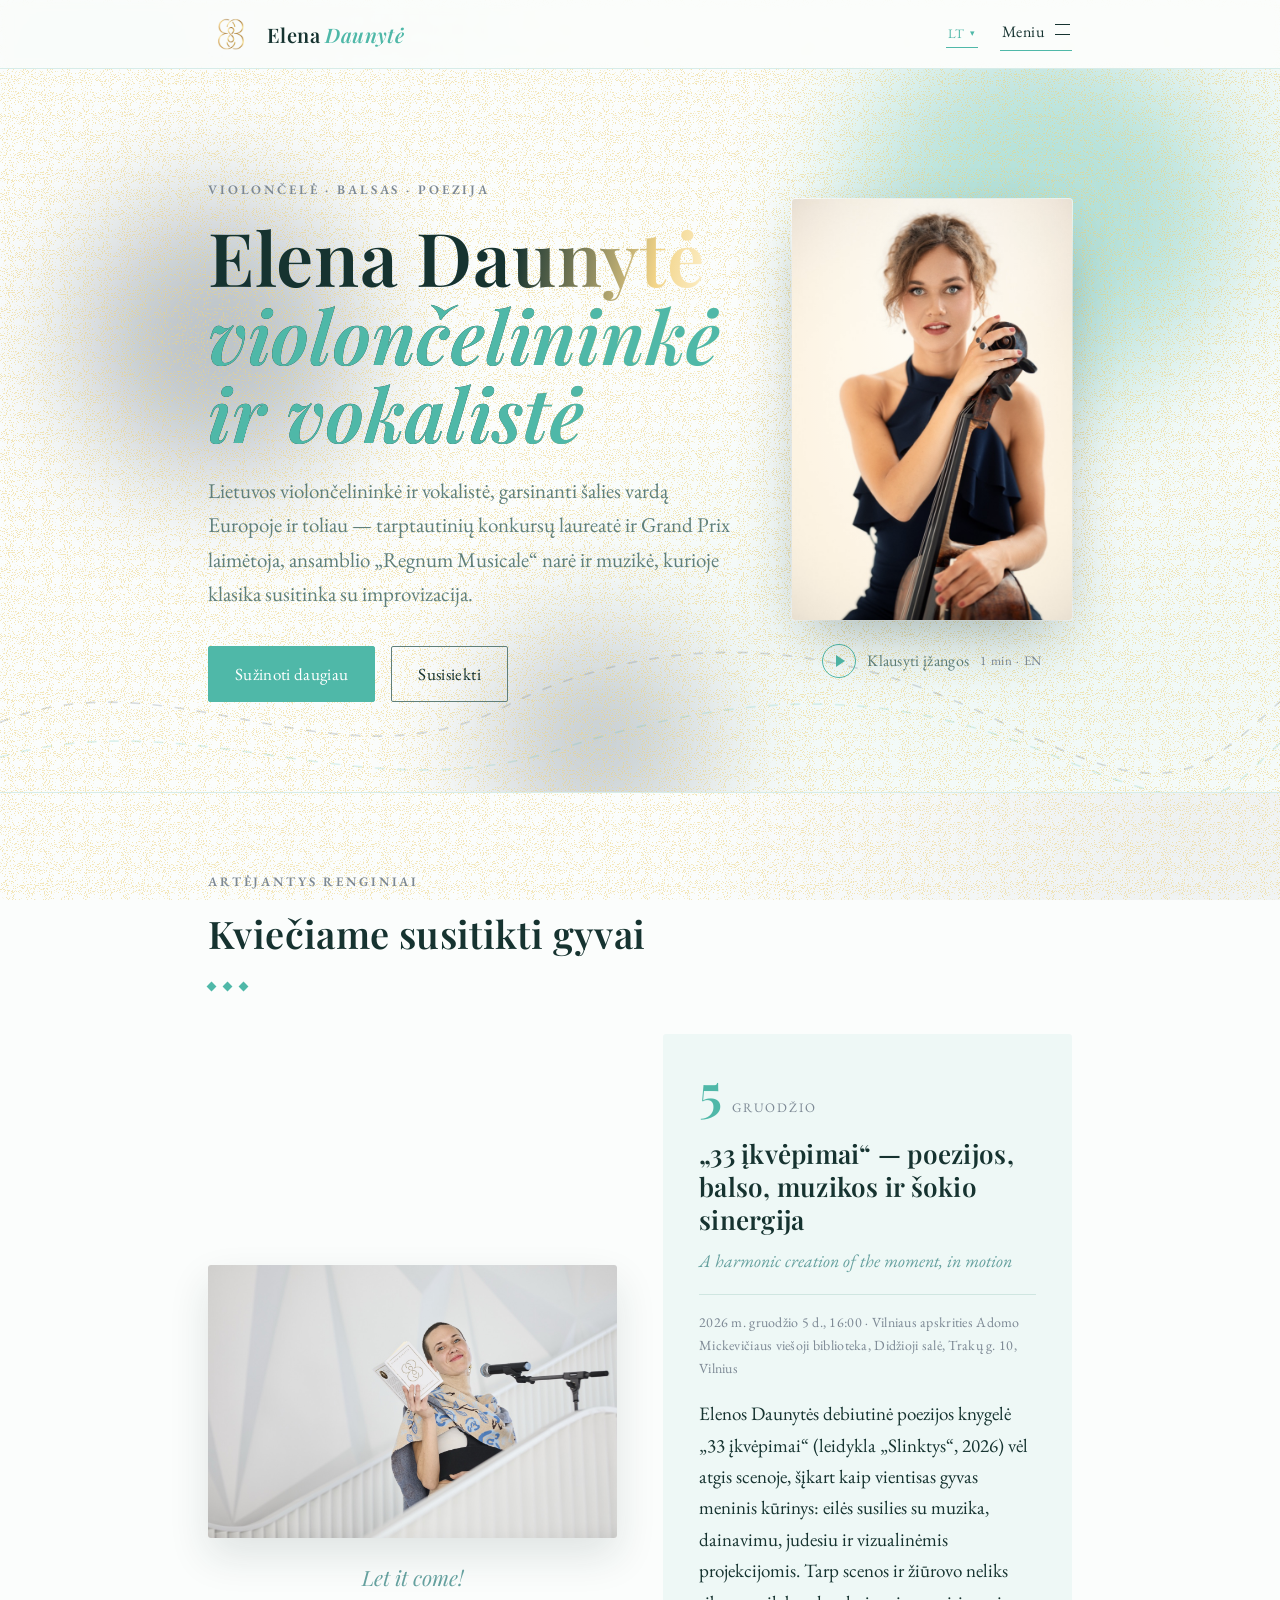
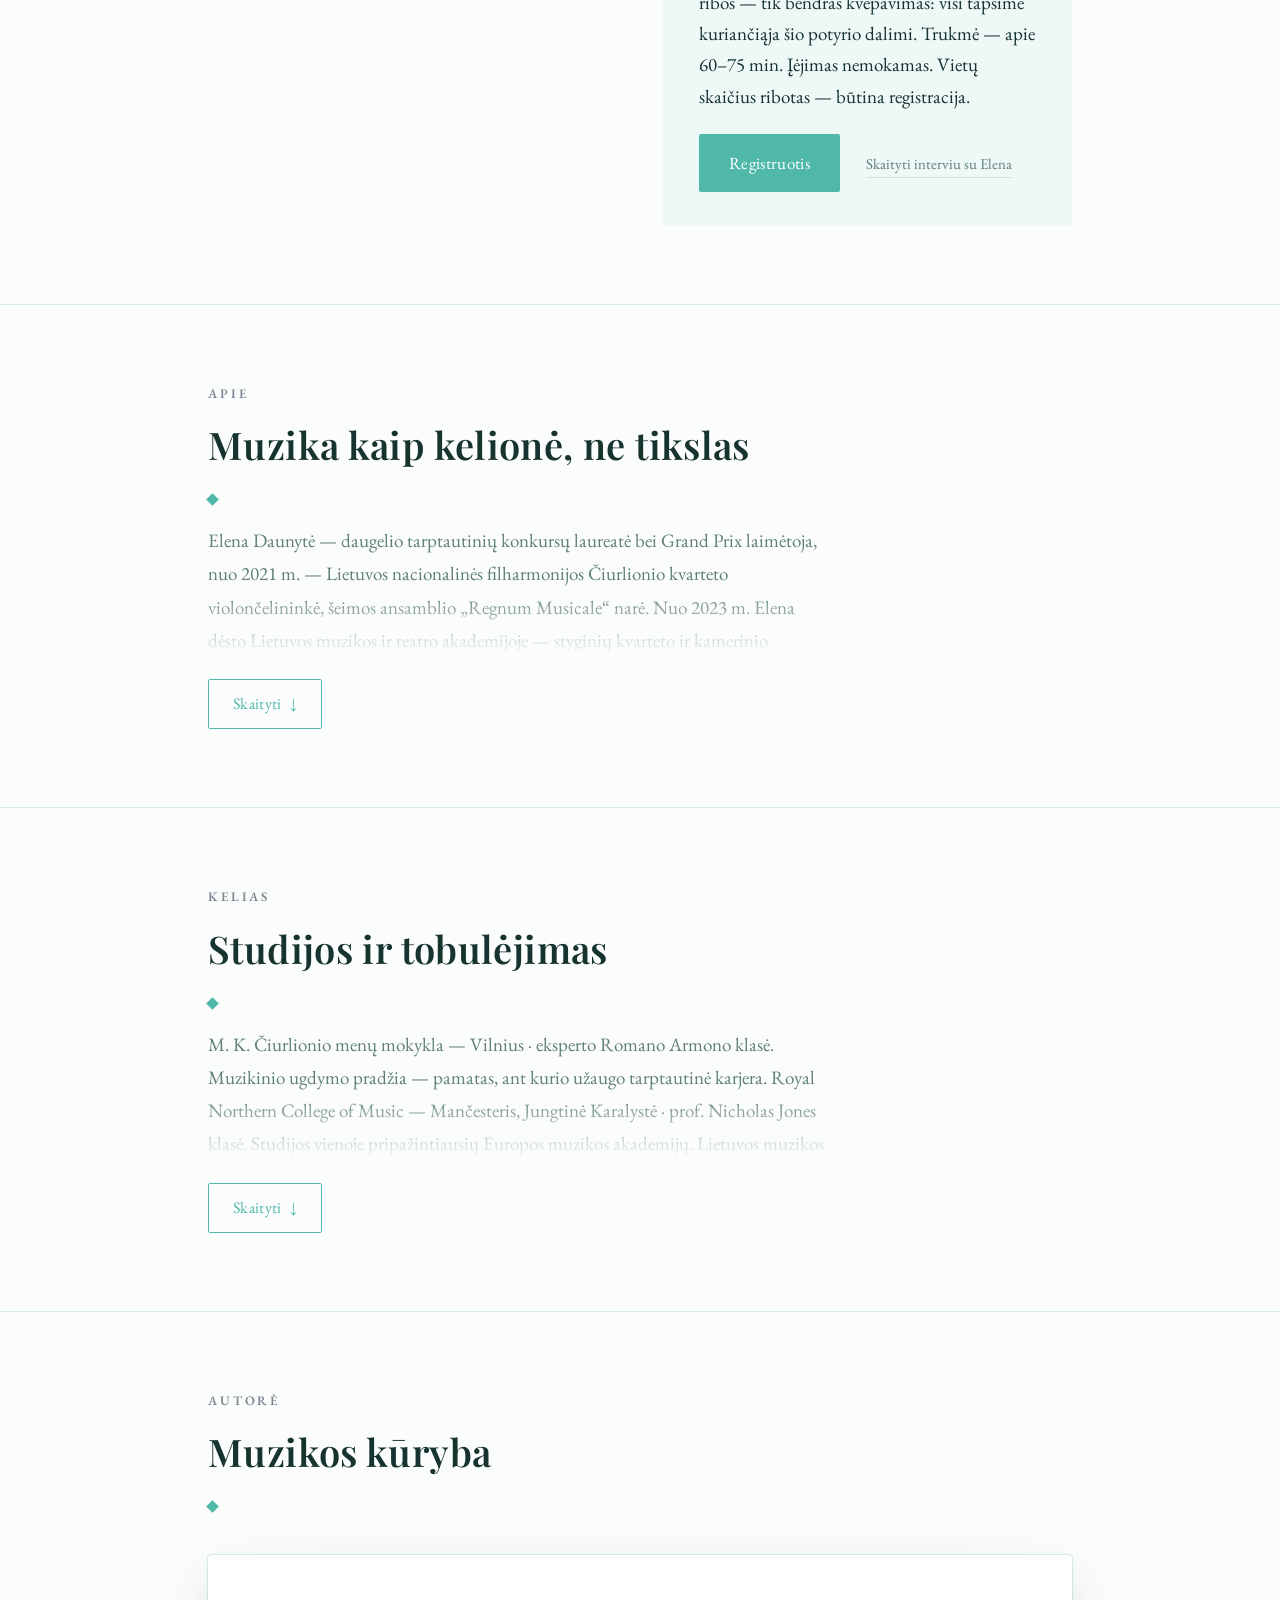
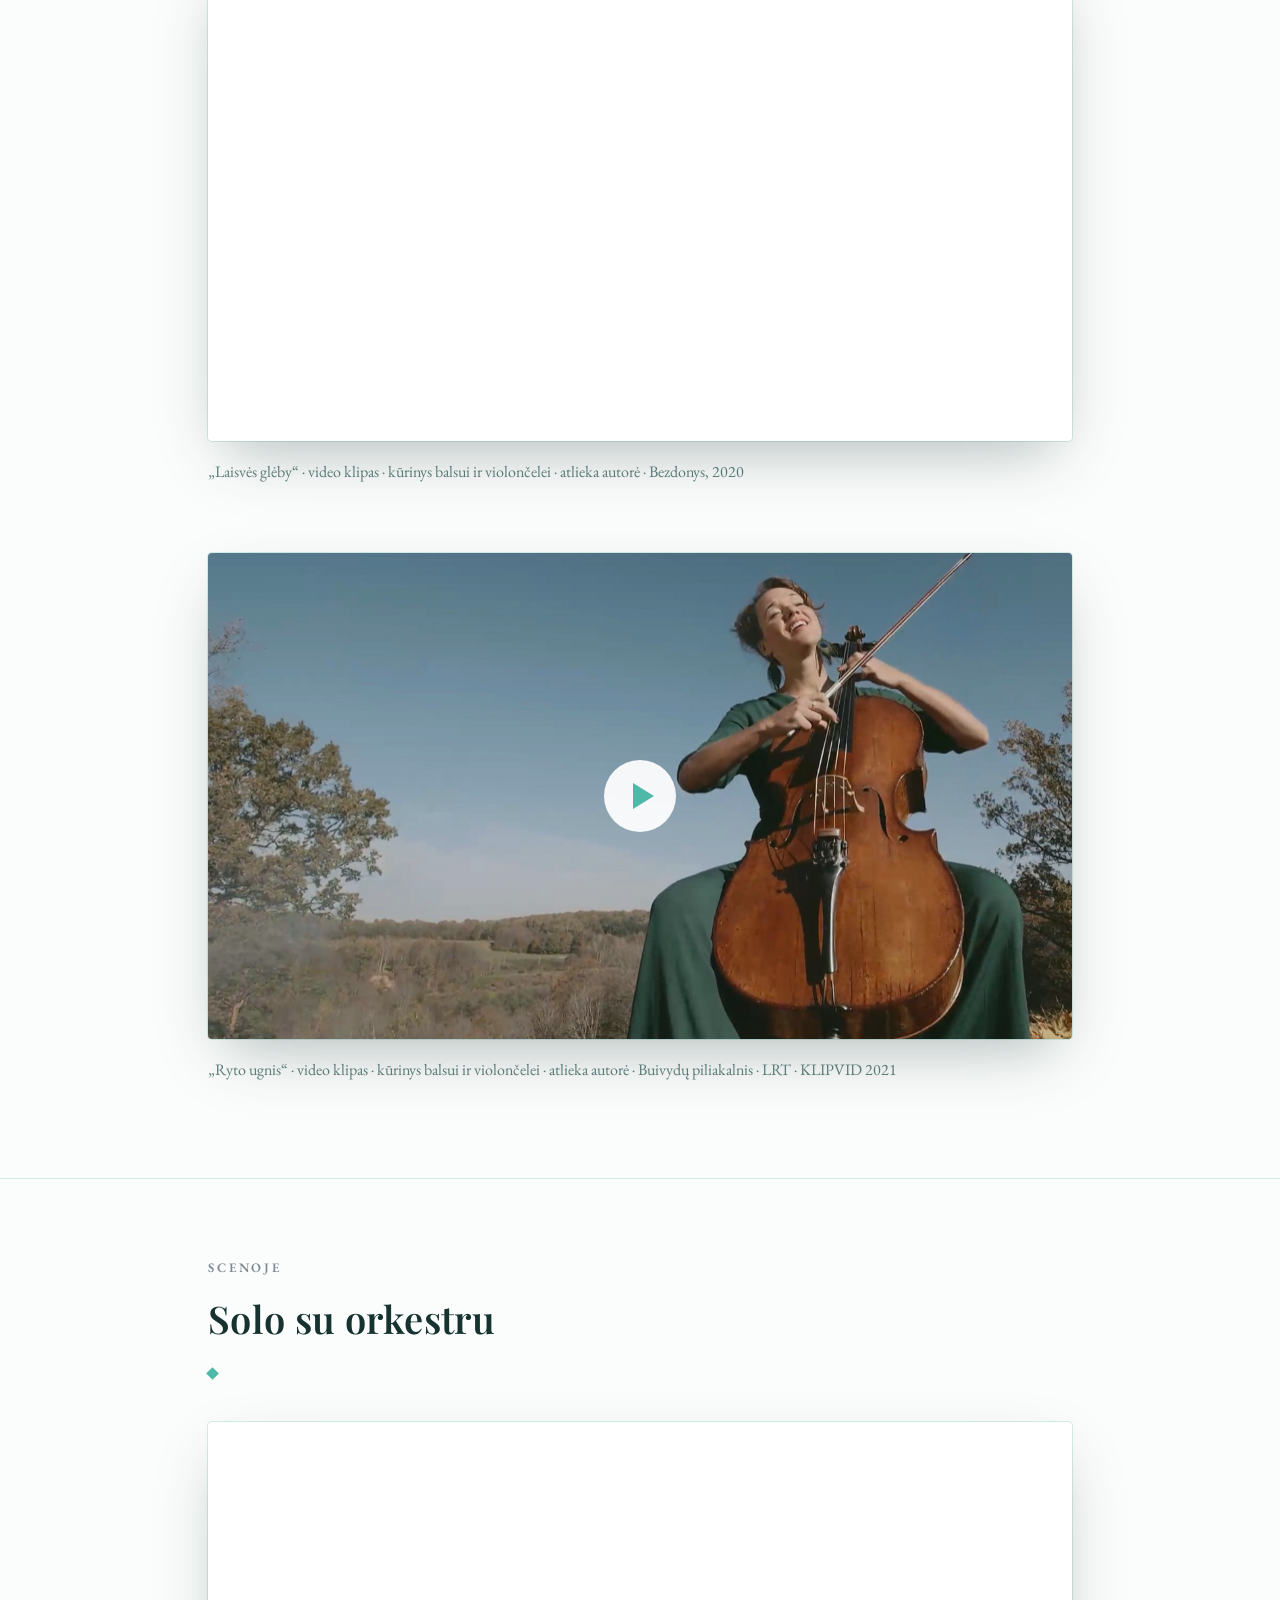
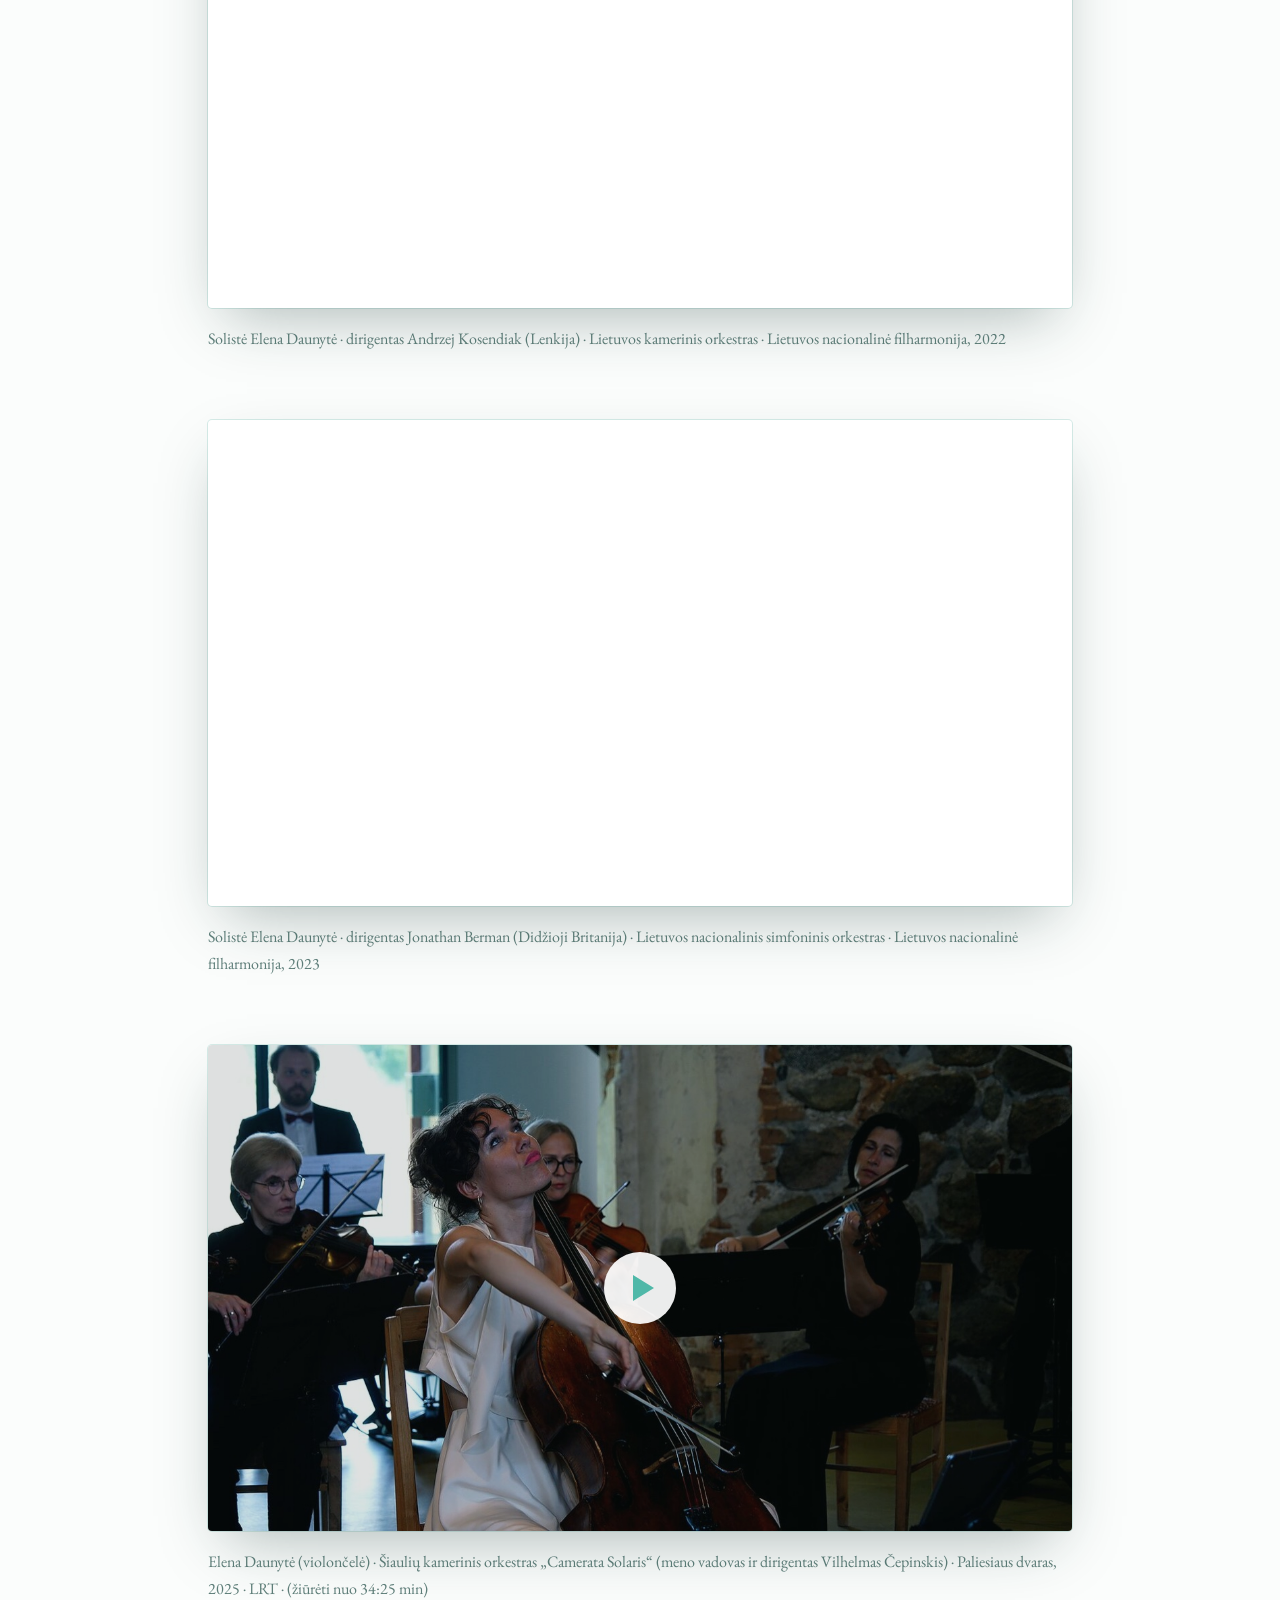
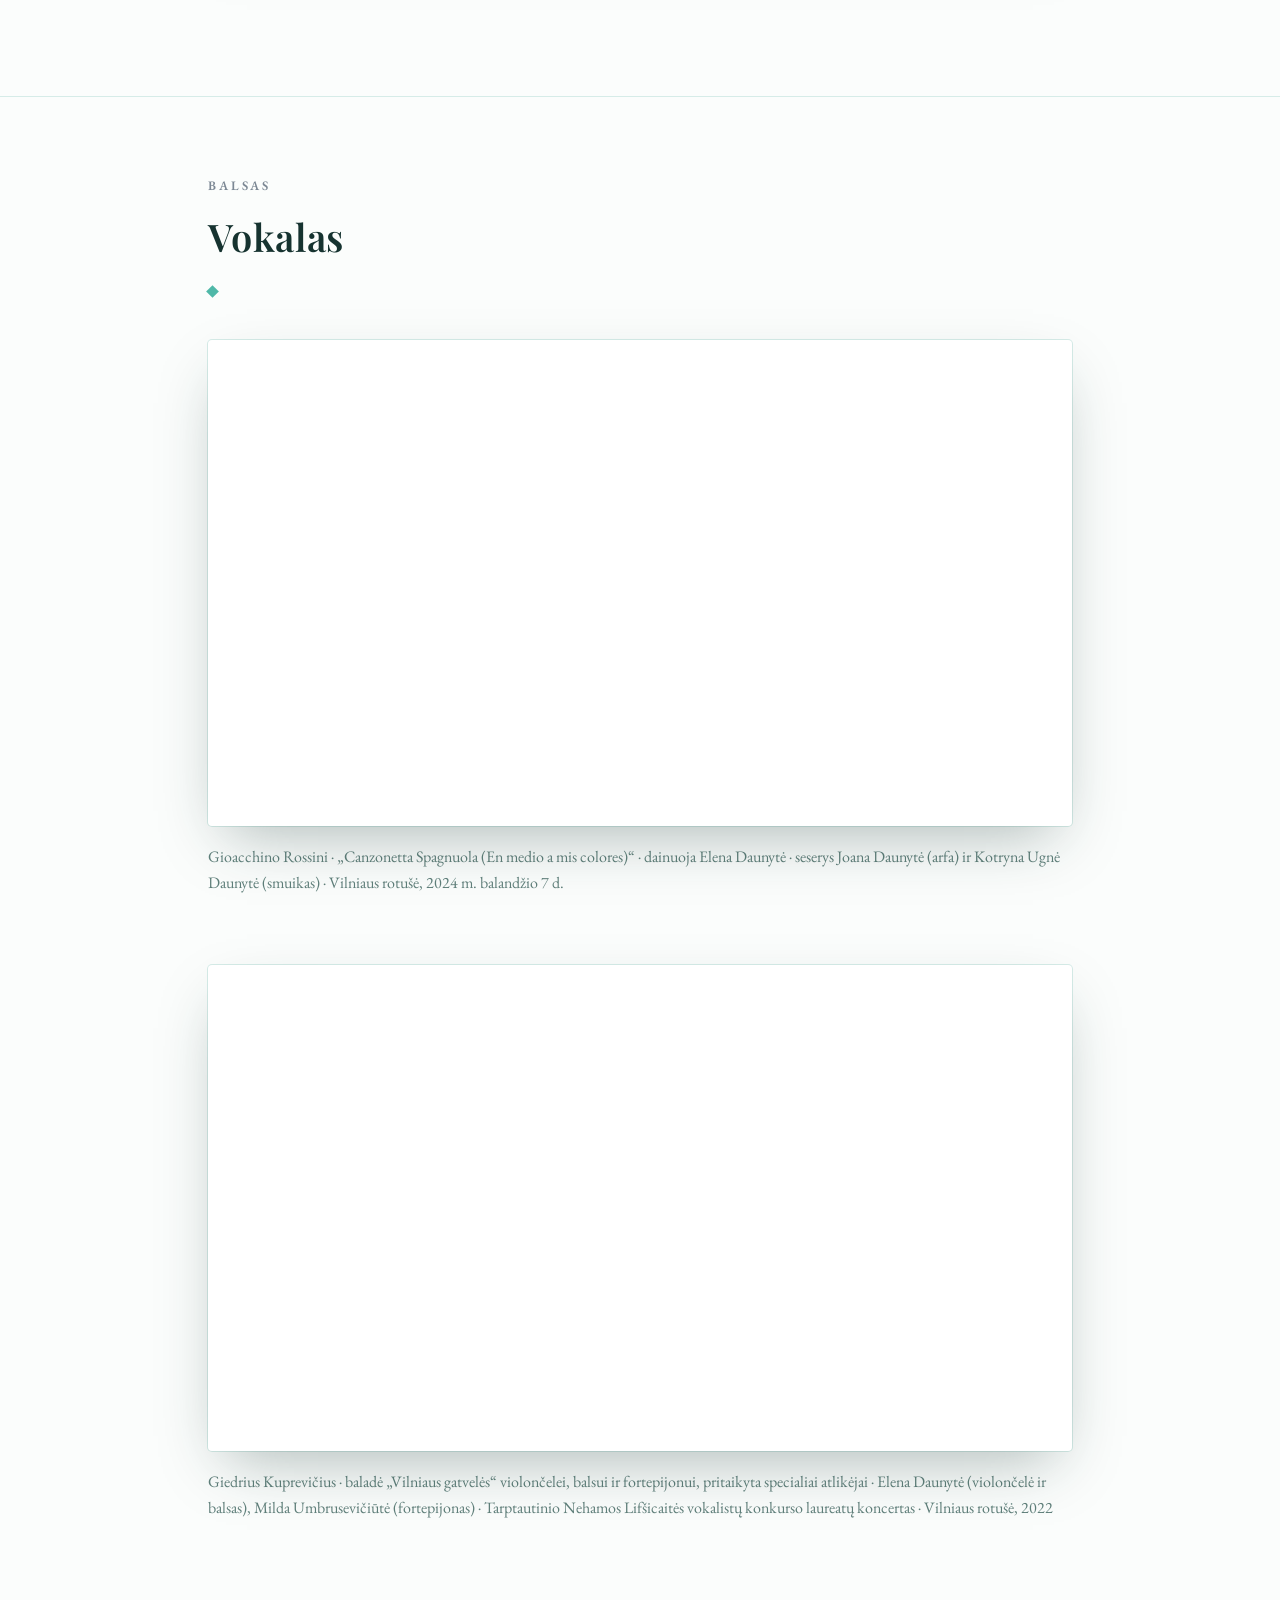
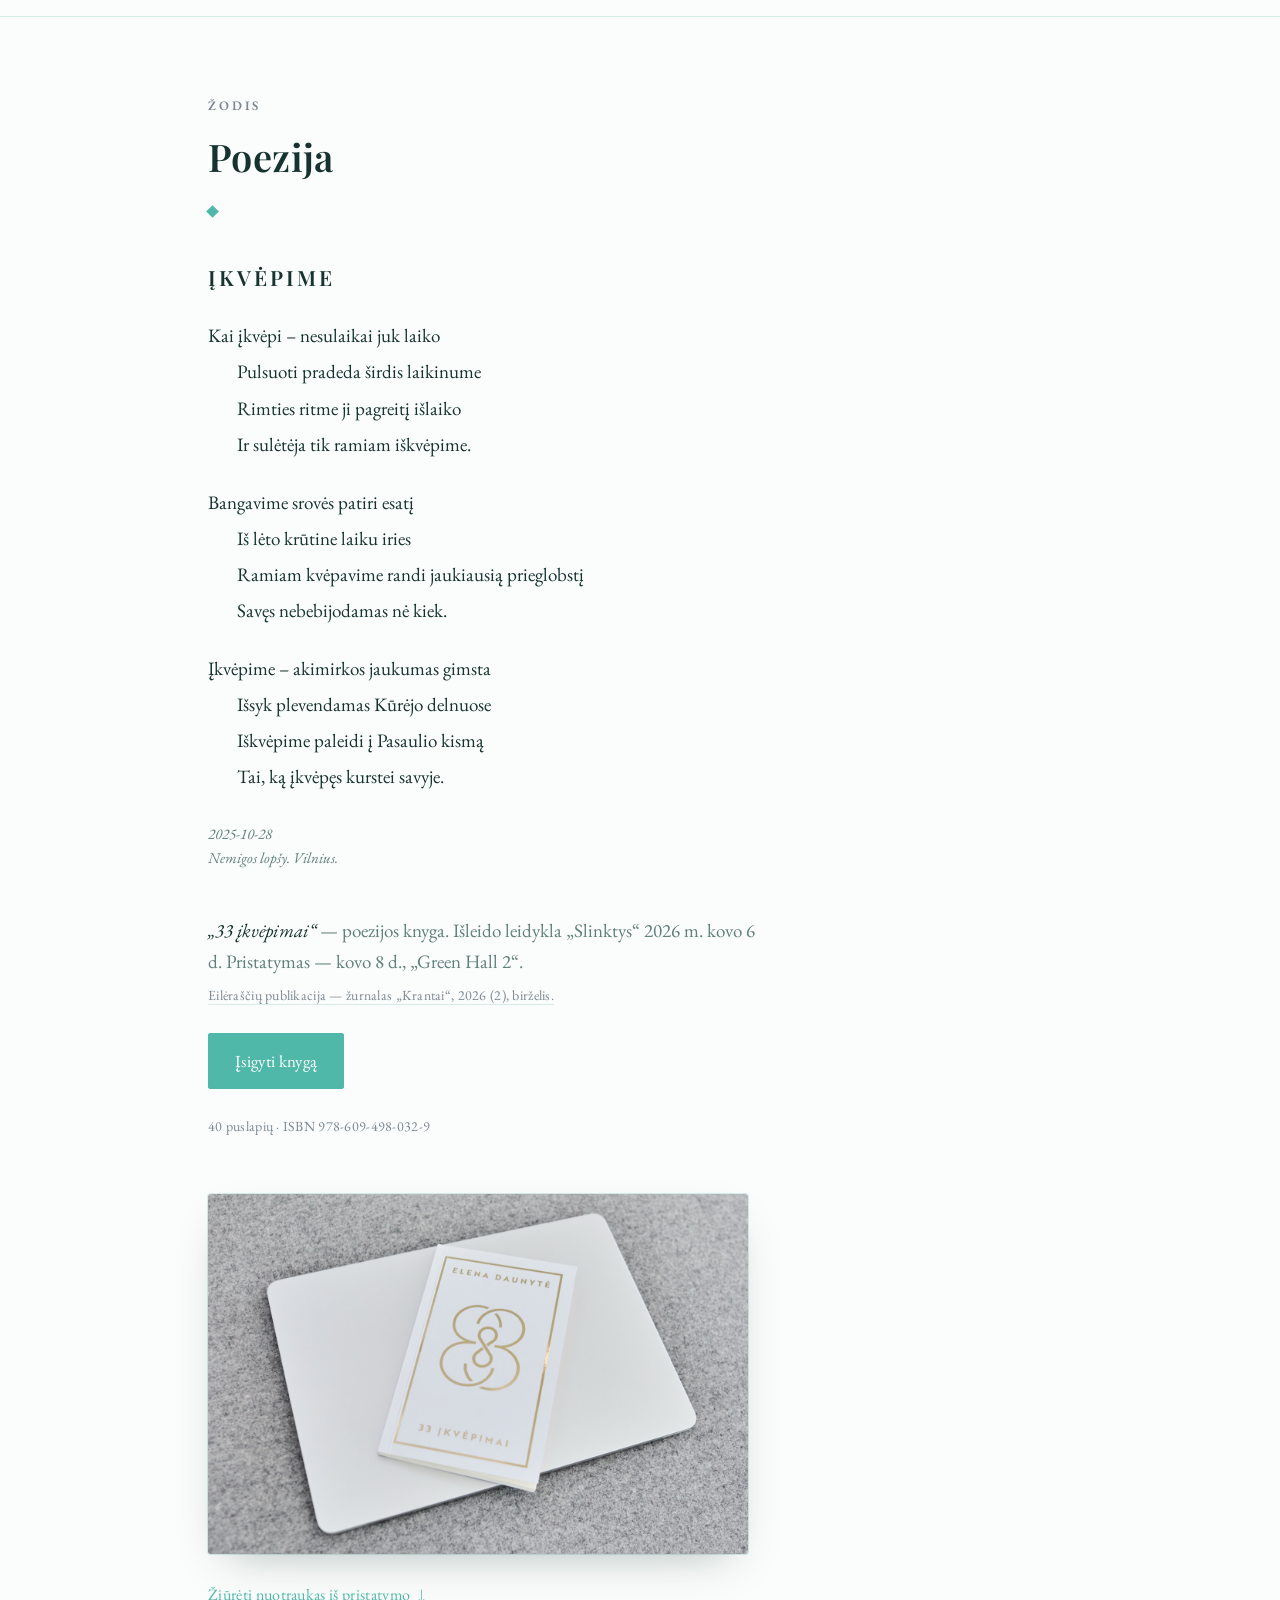
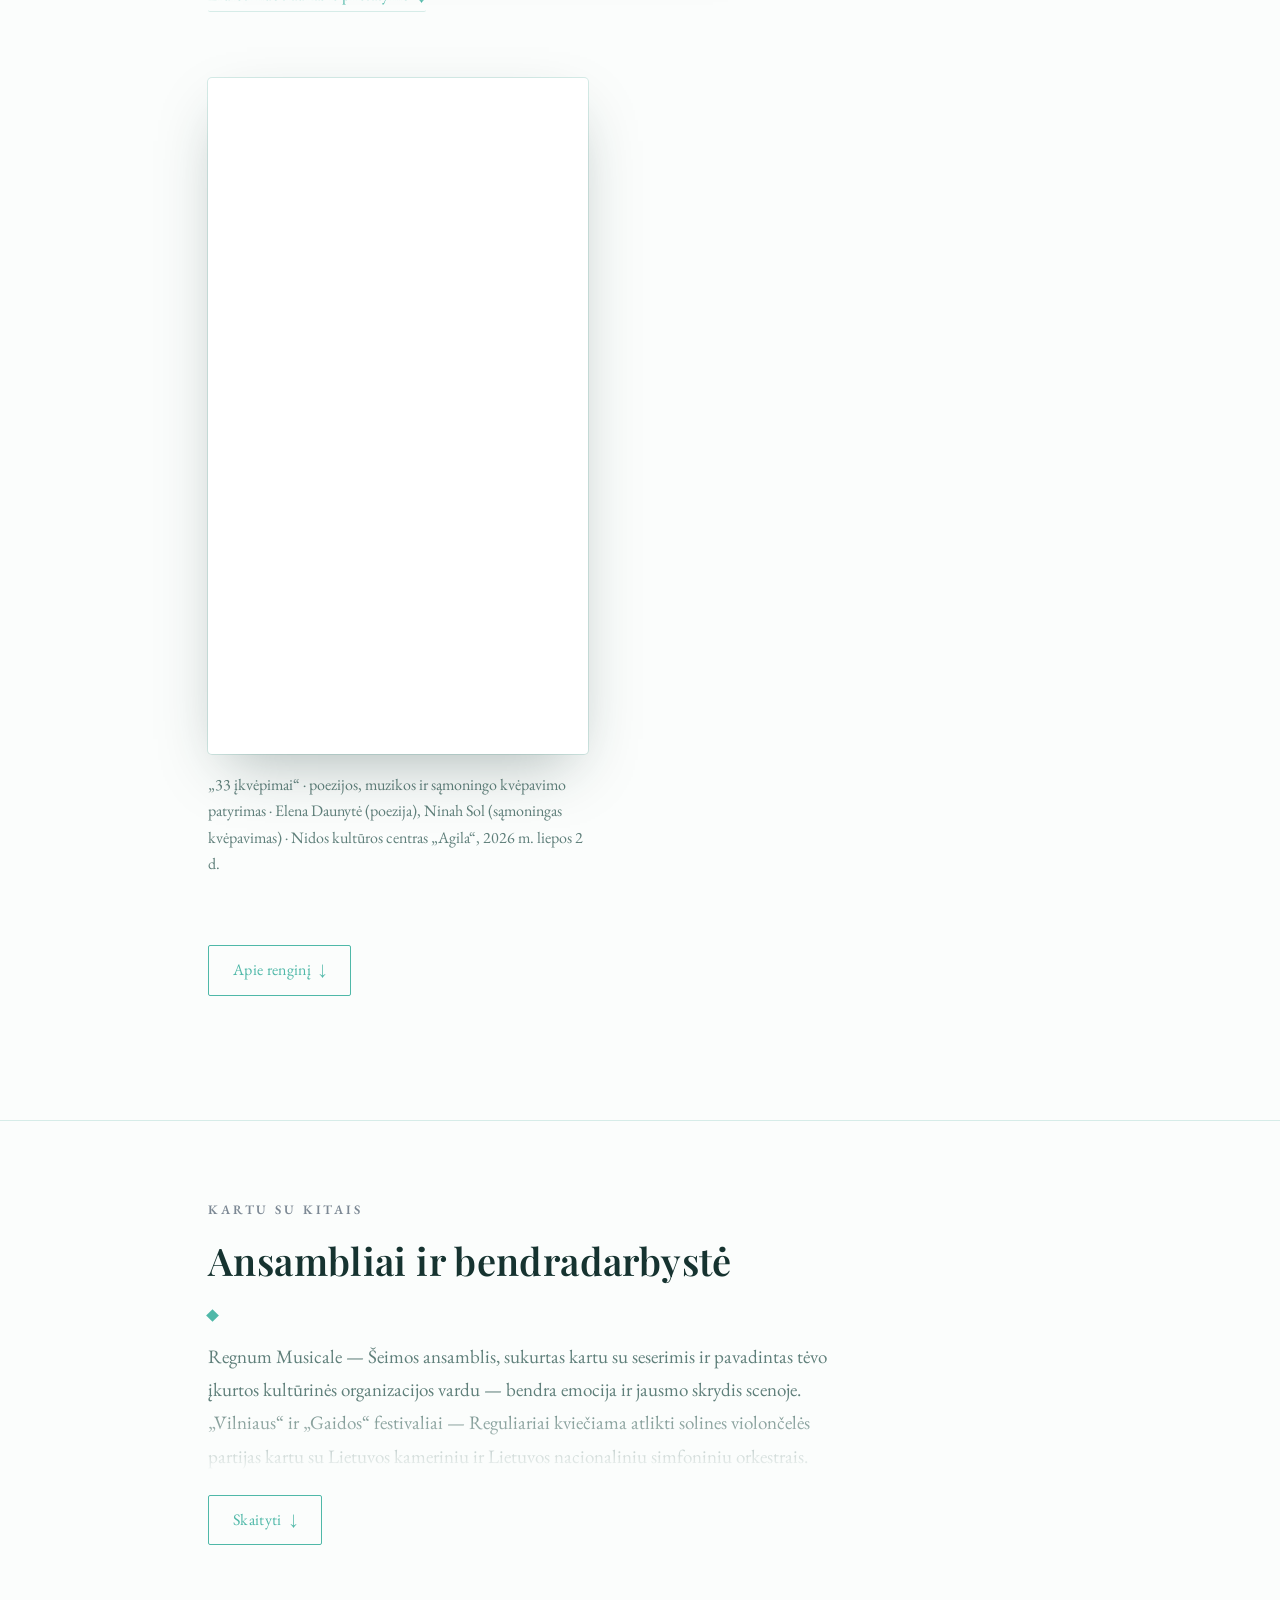
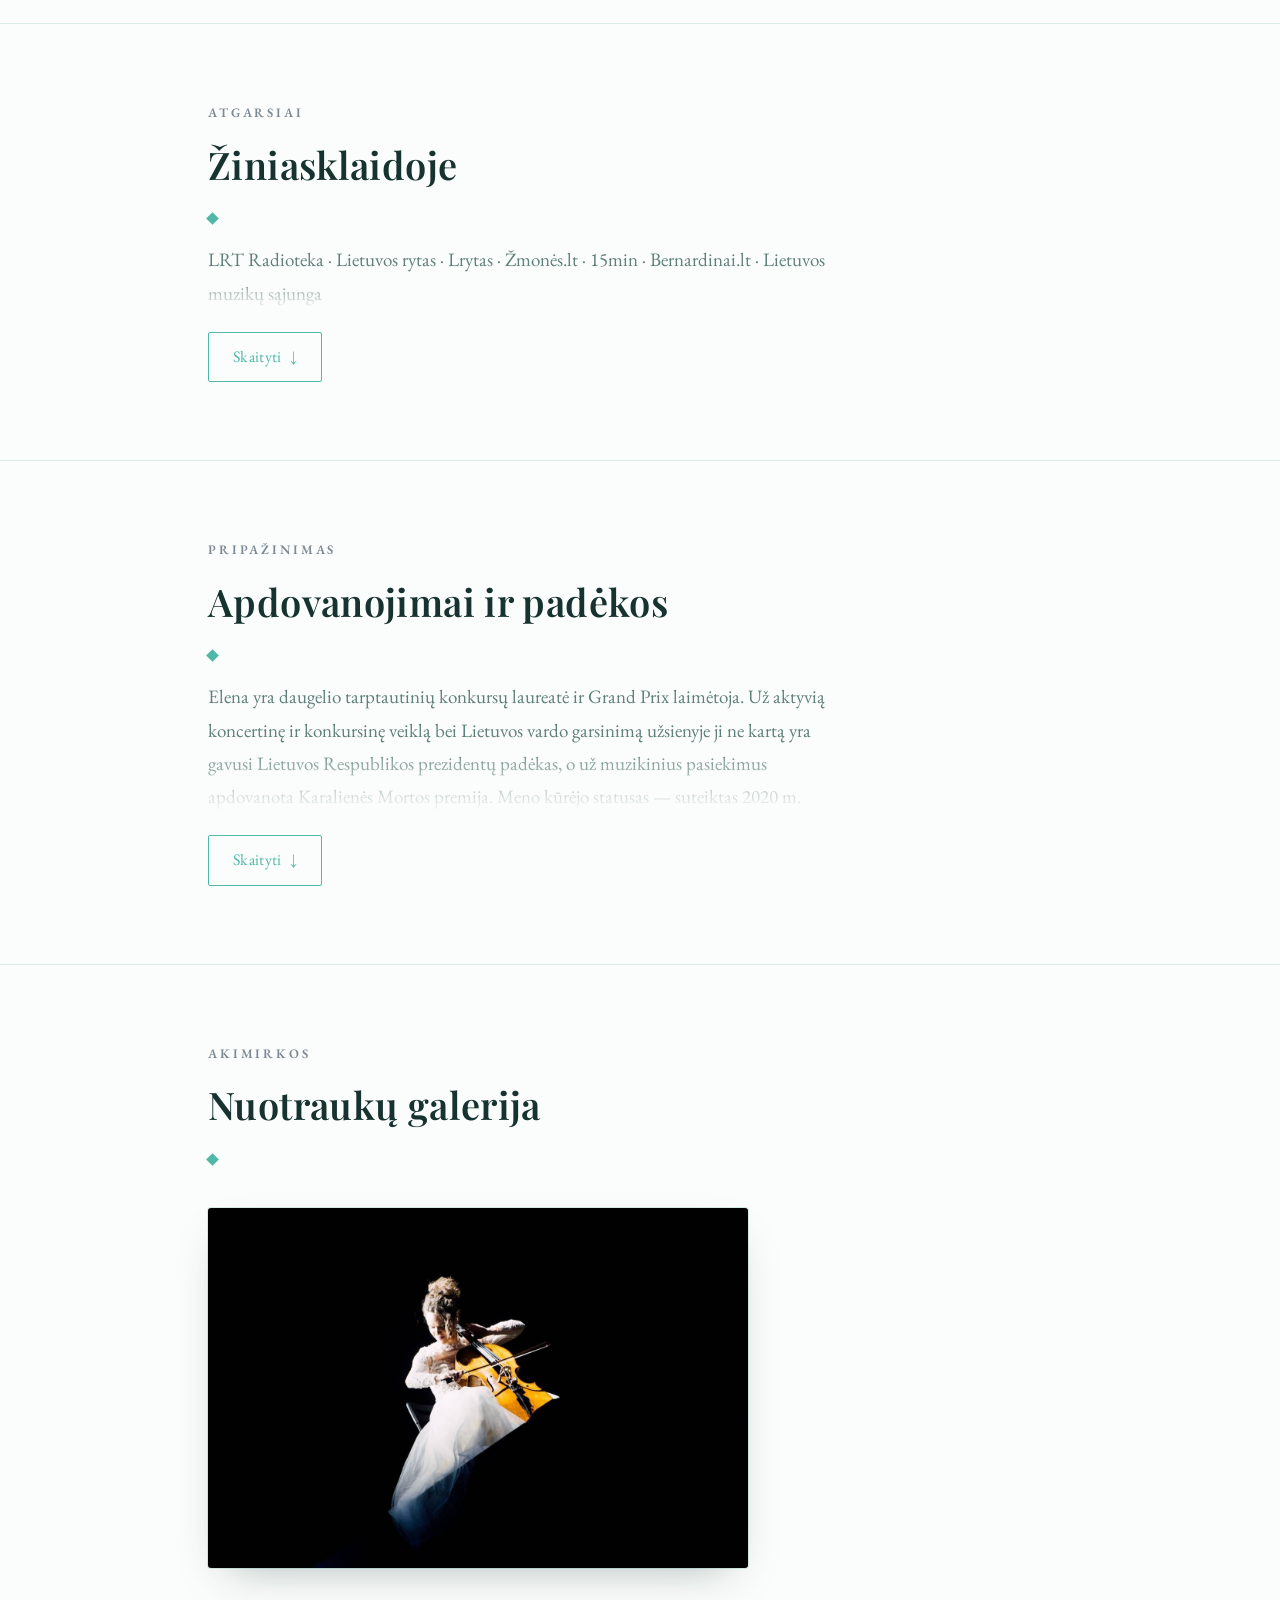
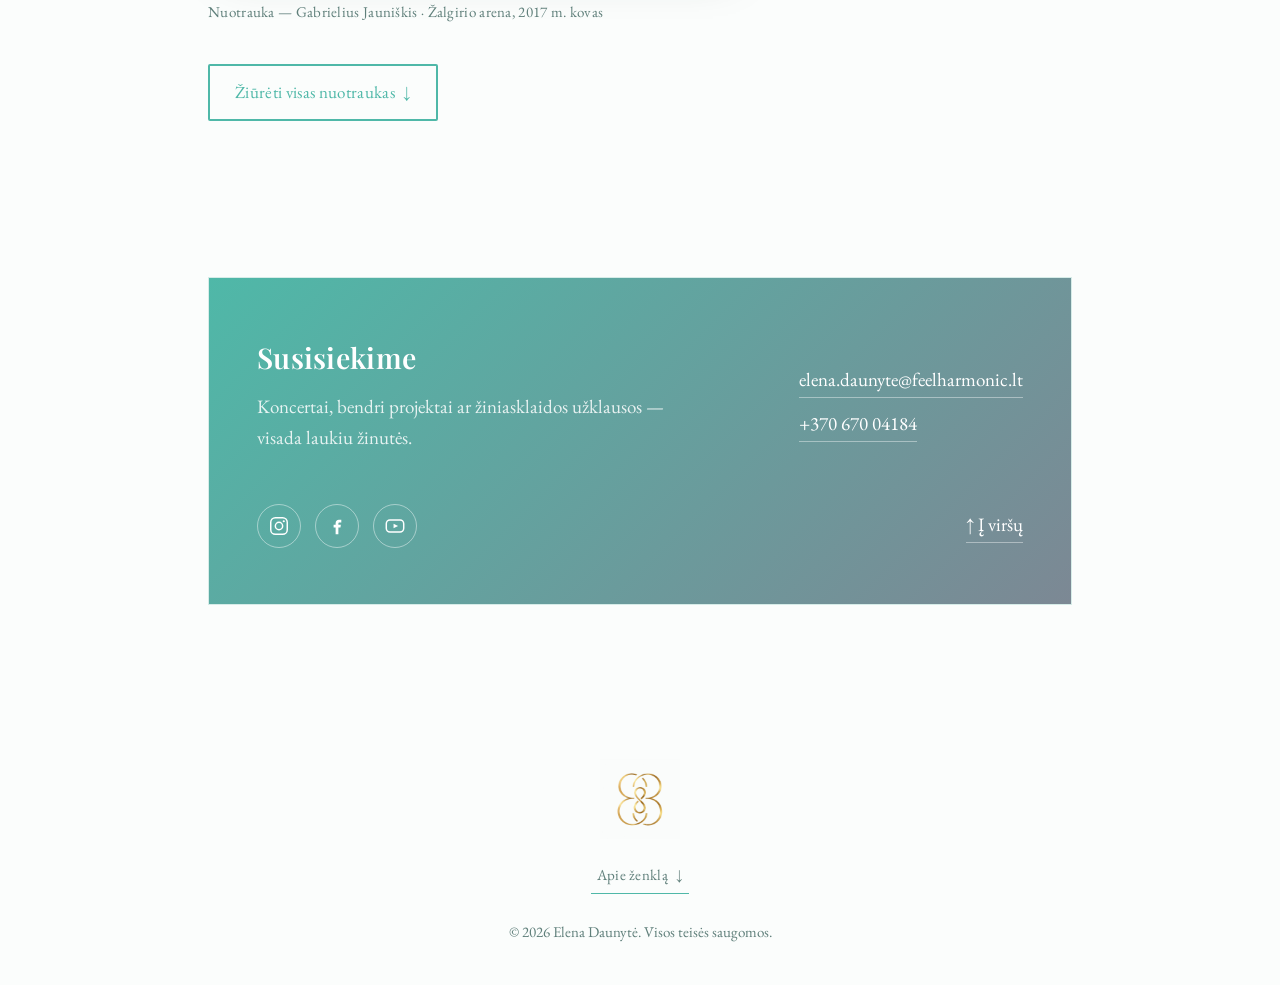
==== commit e495a9c2: "Three diamonds under the invitation's heading One lone diamond read as punctuation left over from th" ====
--- a/index.html
+++ b/index.html
@@ -115,7 +115,7 @@
 <link rel="preconnect" href="https://fonts.googleapis.com">
 <link rel="preconnect" href="https://fonts.gstatic.com" crossorigin>
 <link href="https://fonts.googleapis.com/css2?family=Playfair+Display:ital,wght@0,400;0,500;0,600;1,400&family=EB+Garamond:ital,wght@0,400;0,500;1,400&display=swap" rel="stylesheet">
-<link rel="stylesheet" href="style.css?v=119">
+<link rel="stylesheet" href="style.css?v=120">
 </head>
 <body>
 
--- a/style.css
+++ b/style.css
@@ -729,6 +729,16 @@
 /* ---------- Artėjantys renginiai ----------
    Jokios baltos dėžės: nuotrauka kairėje, kvietimas dešinėje, kaip ir visur
    kitur šiame puslapyje. Data — ne kvadratas, o pati tipografija. */
+/* Tik šioje sekcijoje vietoj vieno rombo — trys, kaip maža vinjetė.
+   Elementas pasuktas 45°, tad šešėlių poslinkiai skaičiuoti pasuktoje
+   ašyje: 16 px į šoną ekrane = 11,31 px kiekviena vietine kryptimi. */
+#events .section-head::after{
+  width:7px; height:7px;
+  box-shadow:
+    11.31px -11.31px 0 var(--accent),
+    22.63px -22.63px 0 var(--accent);
+}
+
 /* Spalva tenka tik kvietimo tekstui — sekcija lieka ant to paties
    kreminio fono kaip visos kitos. */
 #events .event{
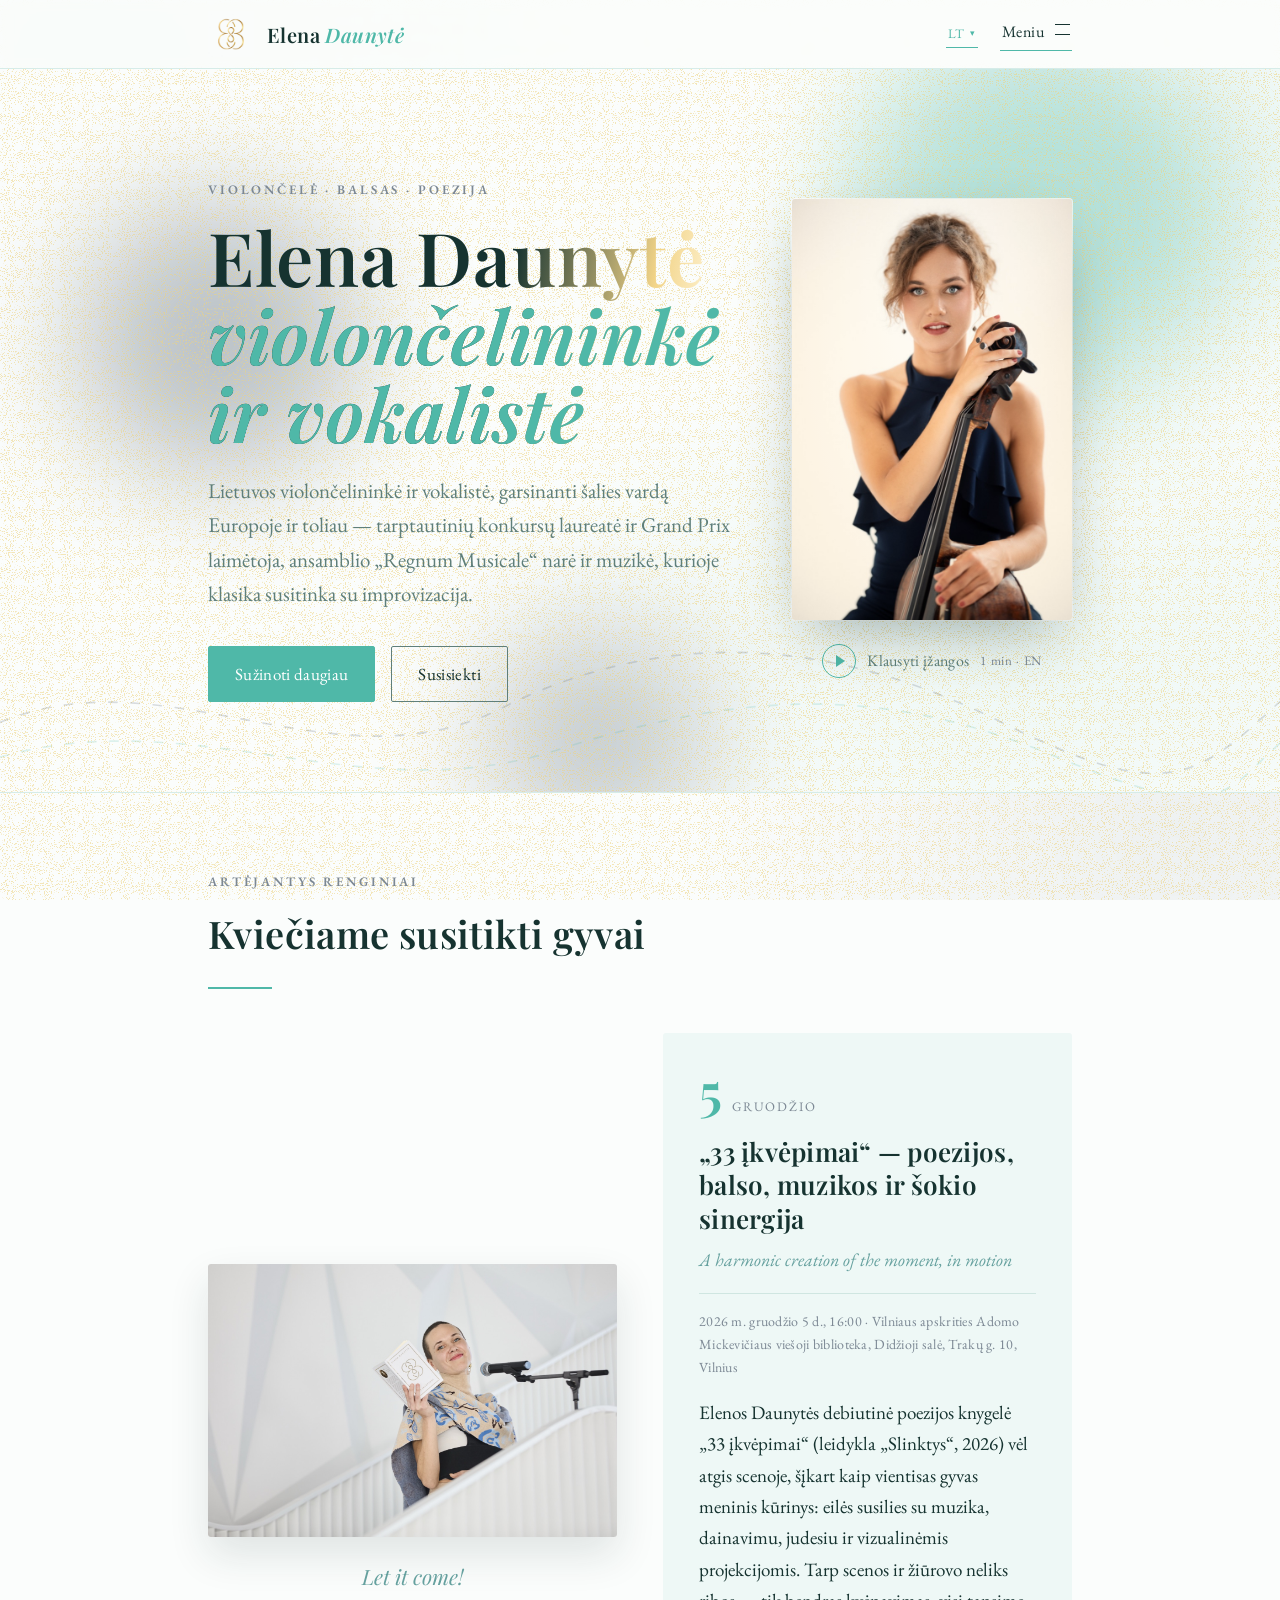
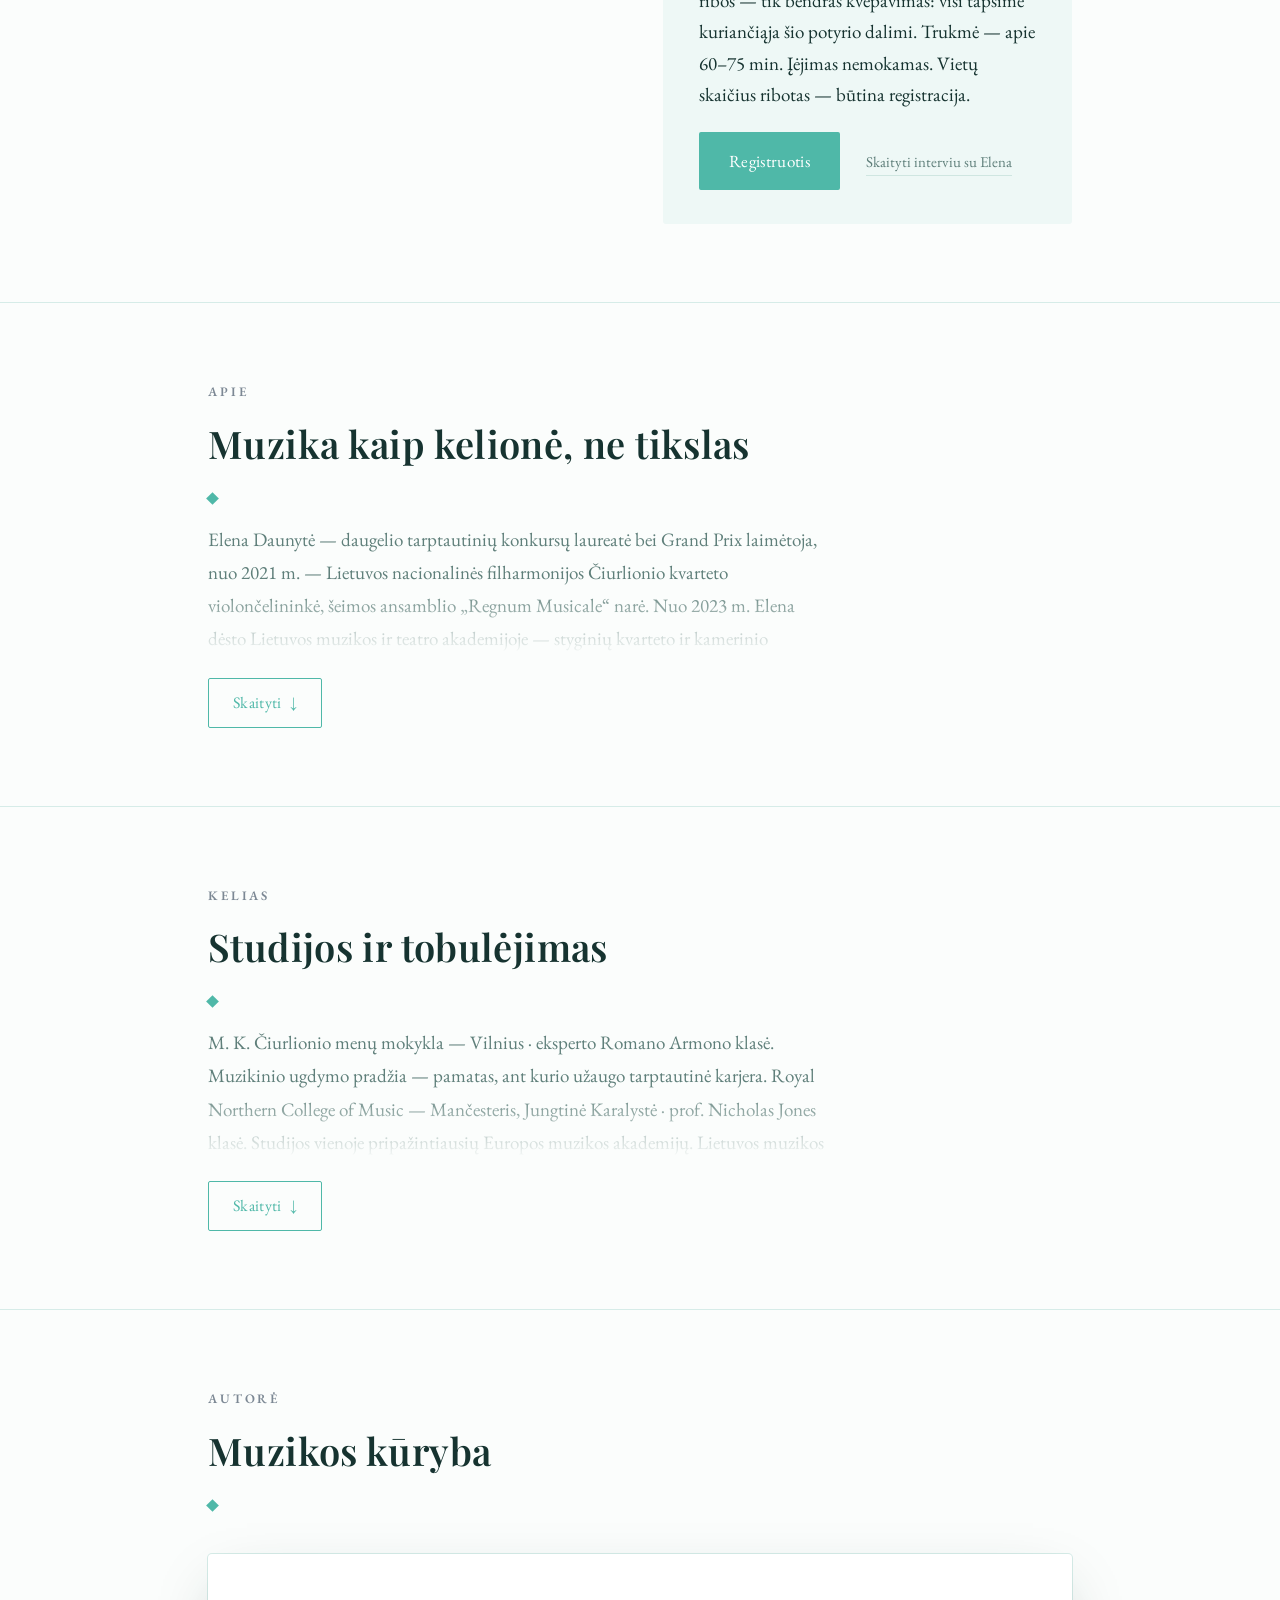
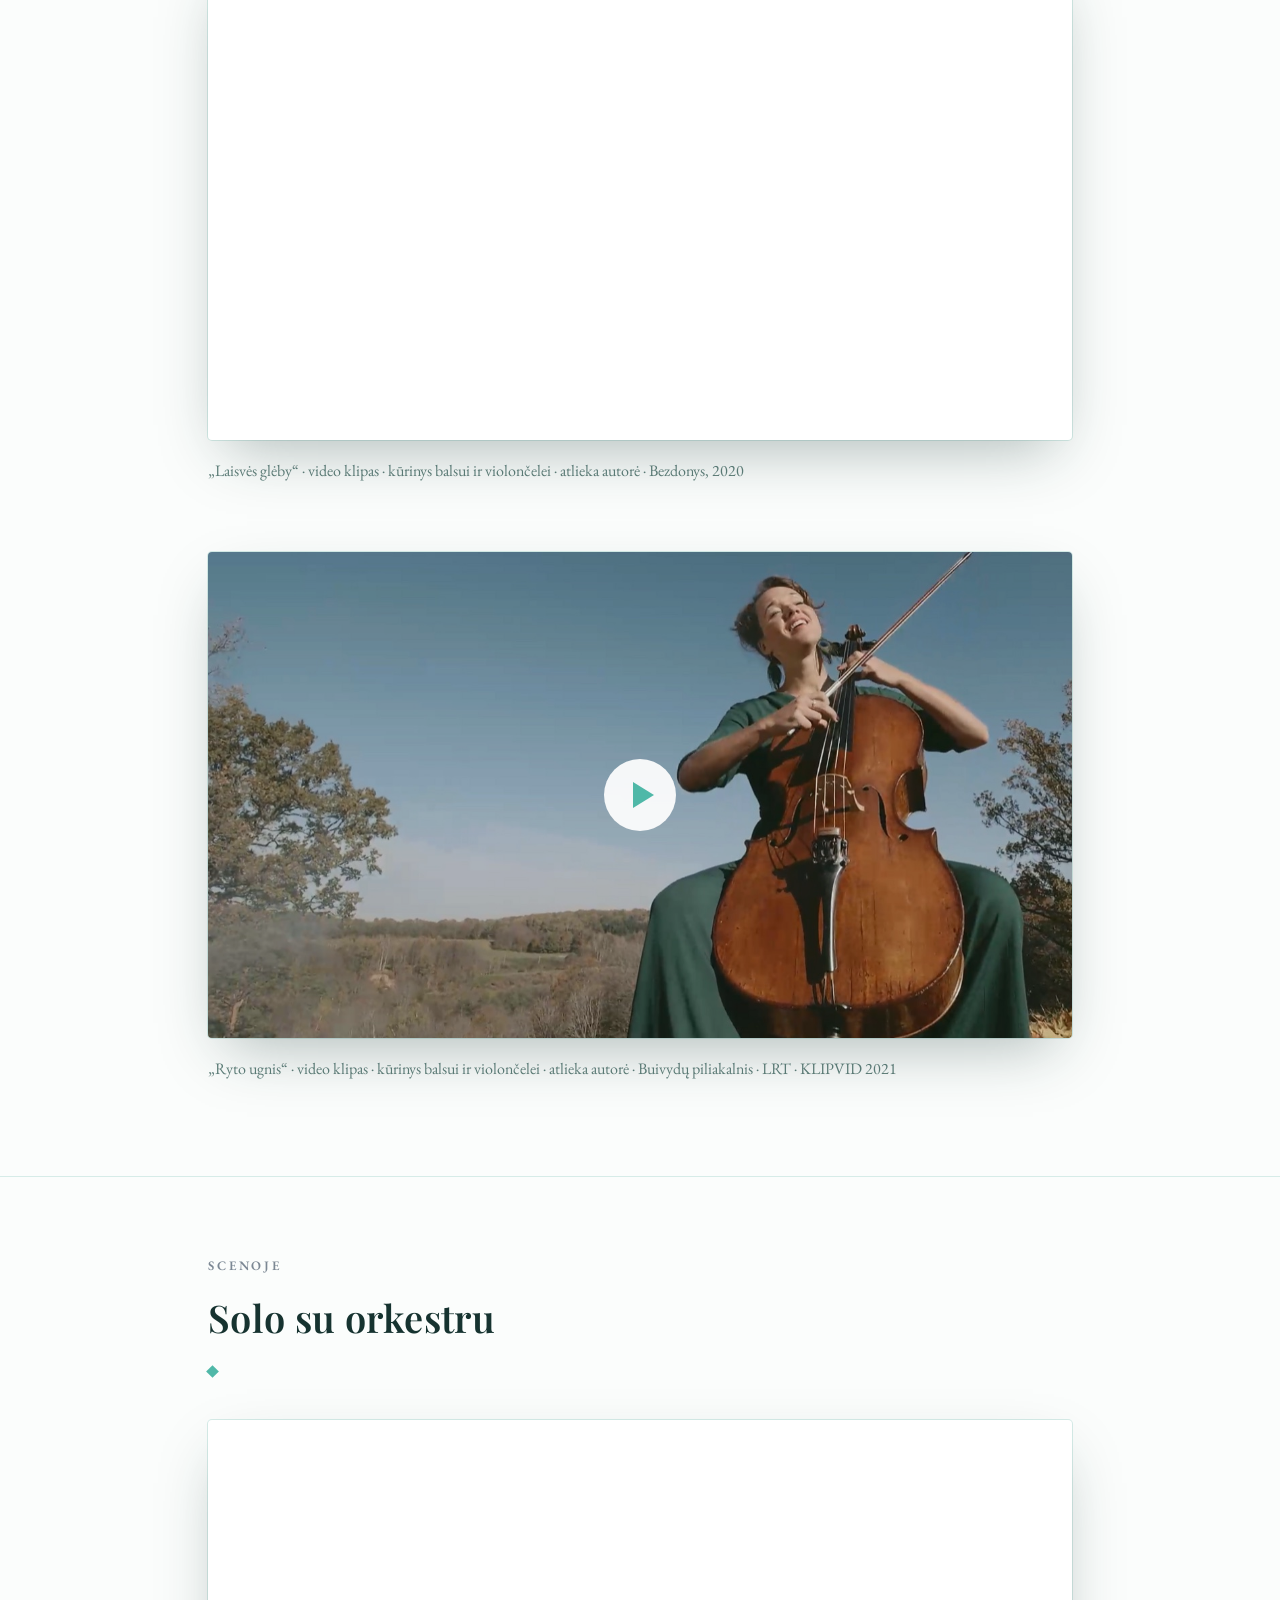
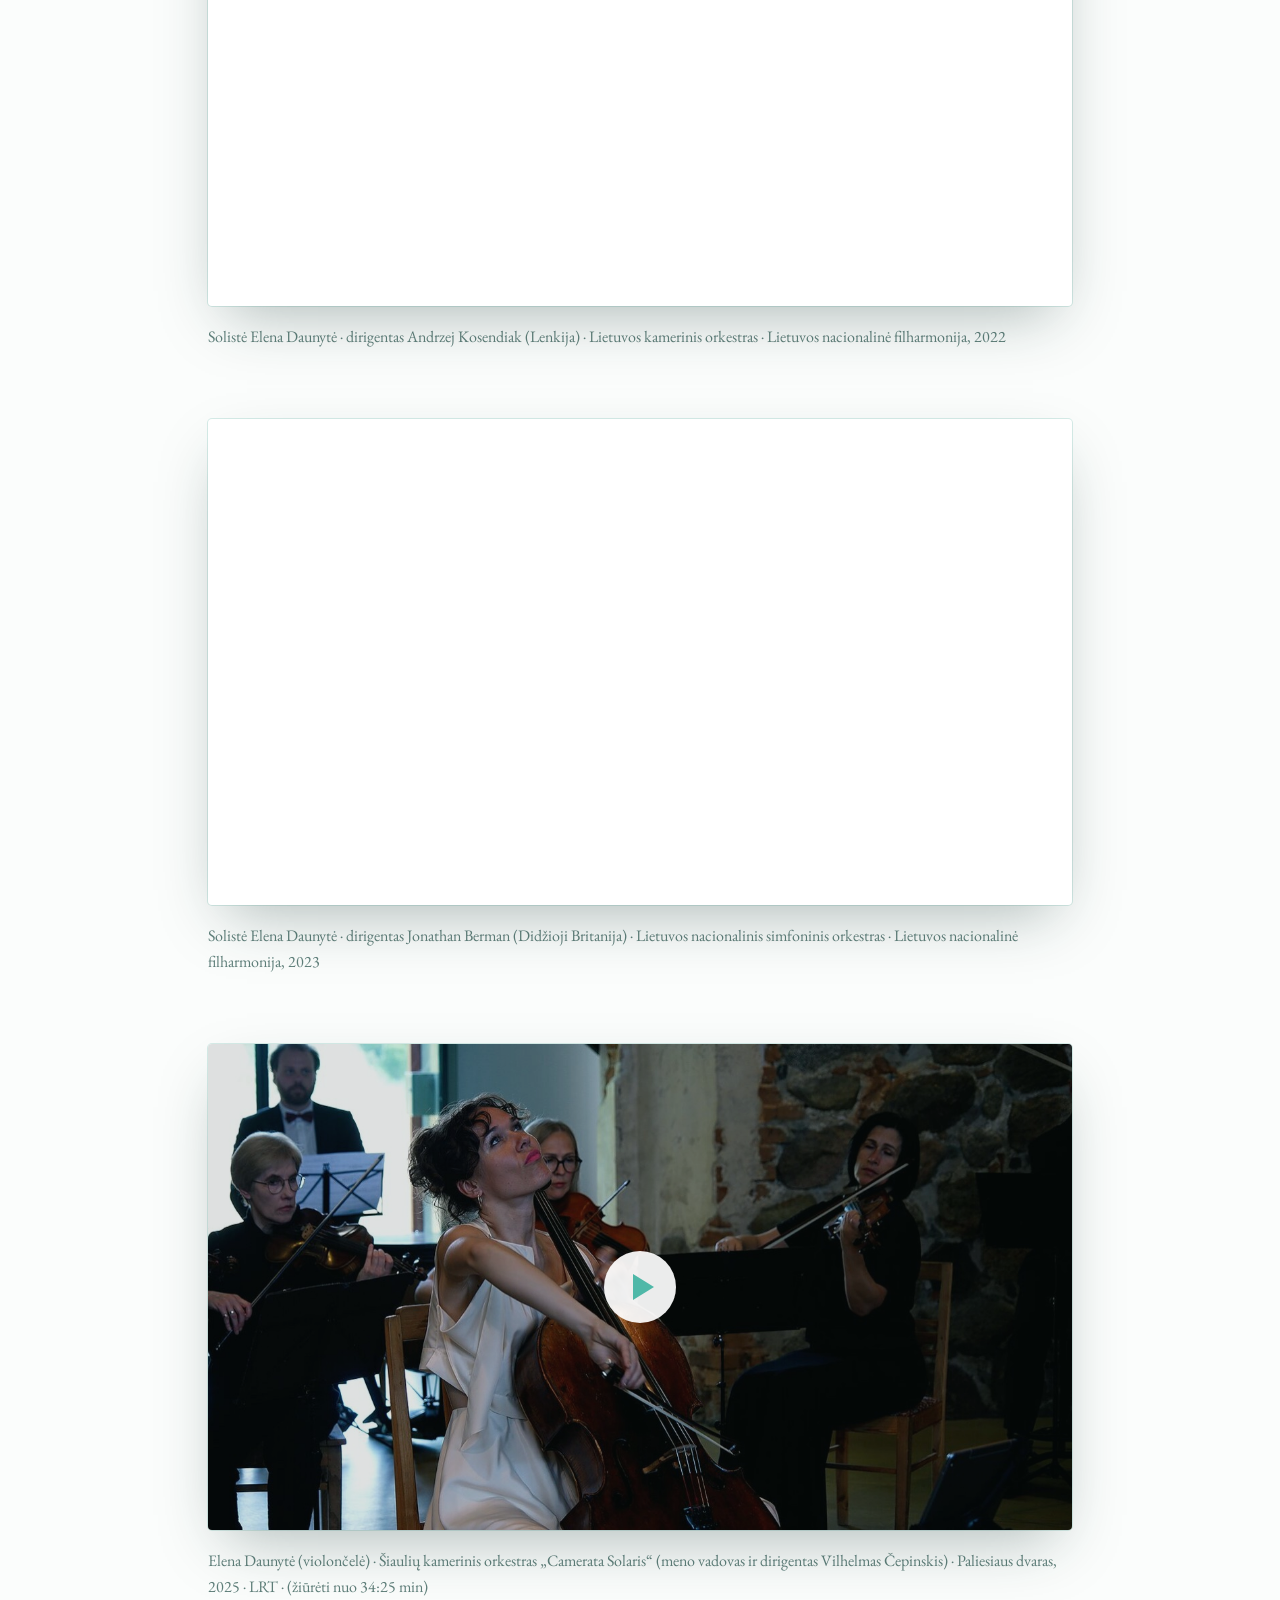
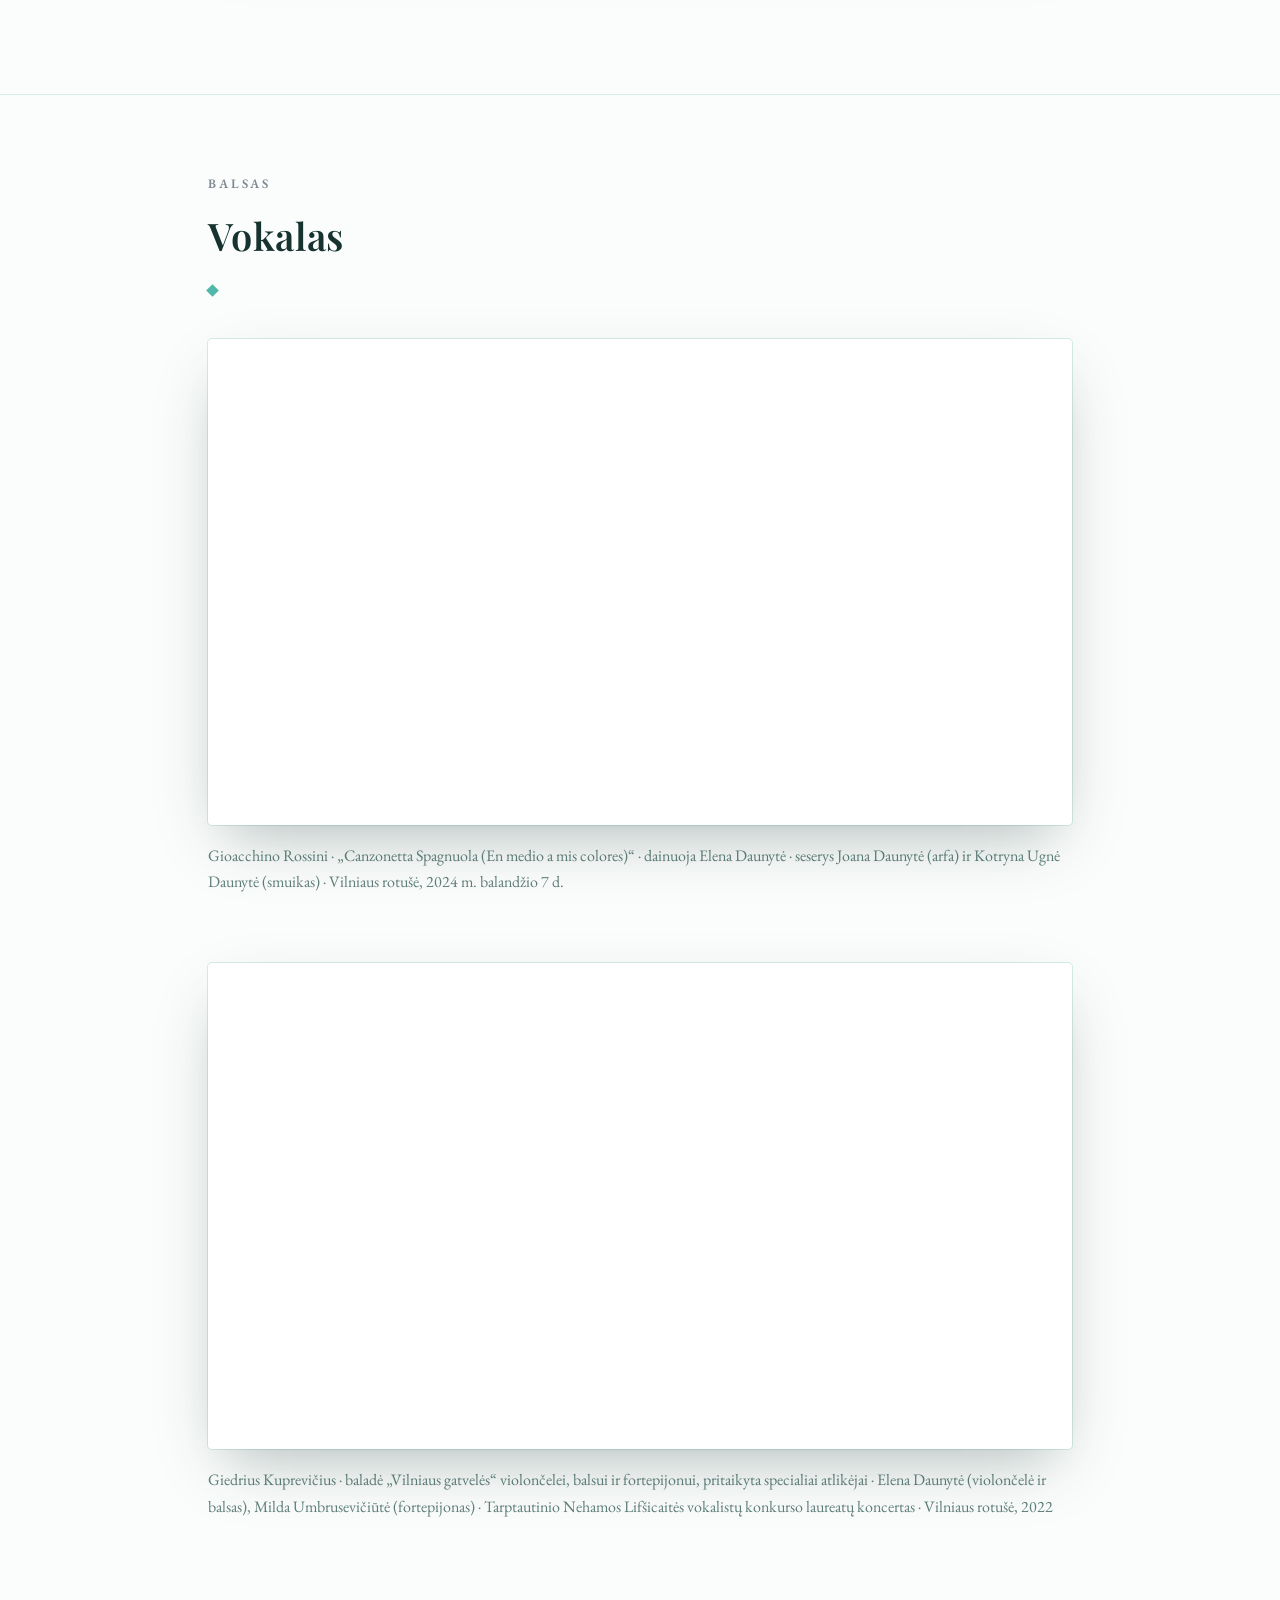
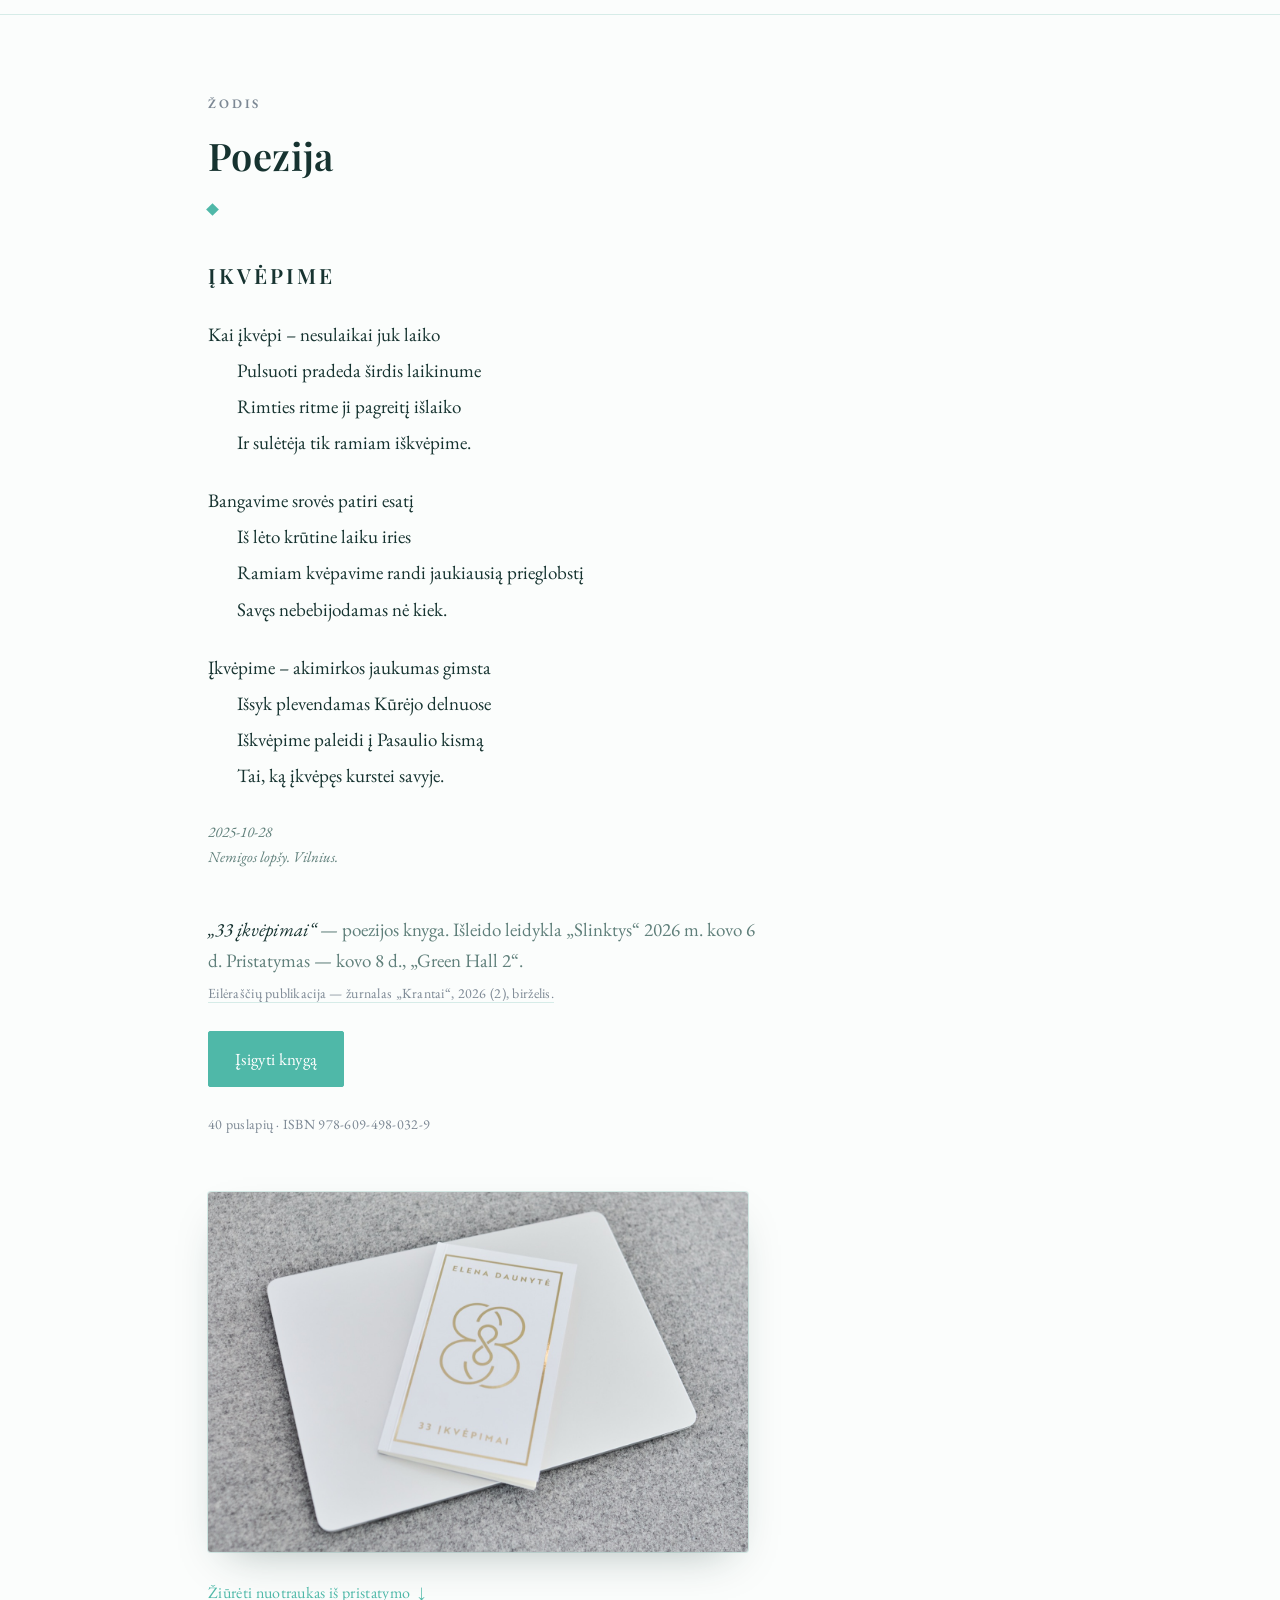
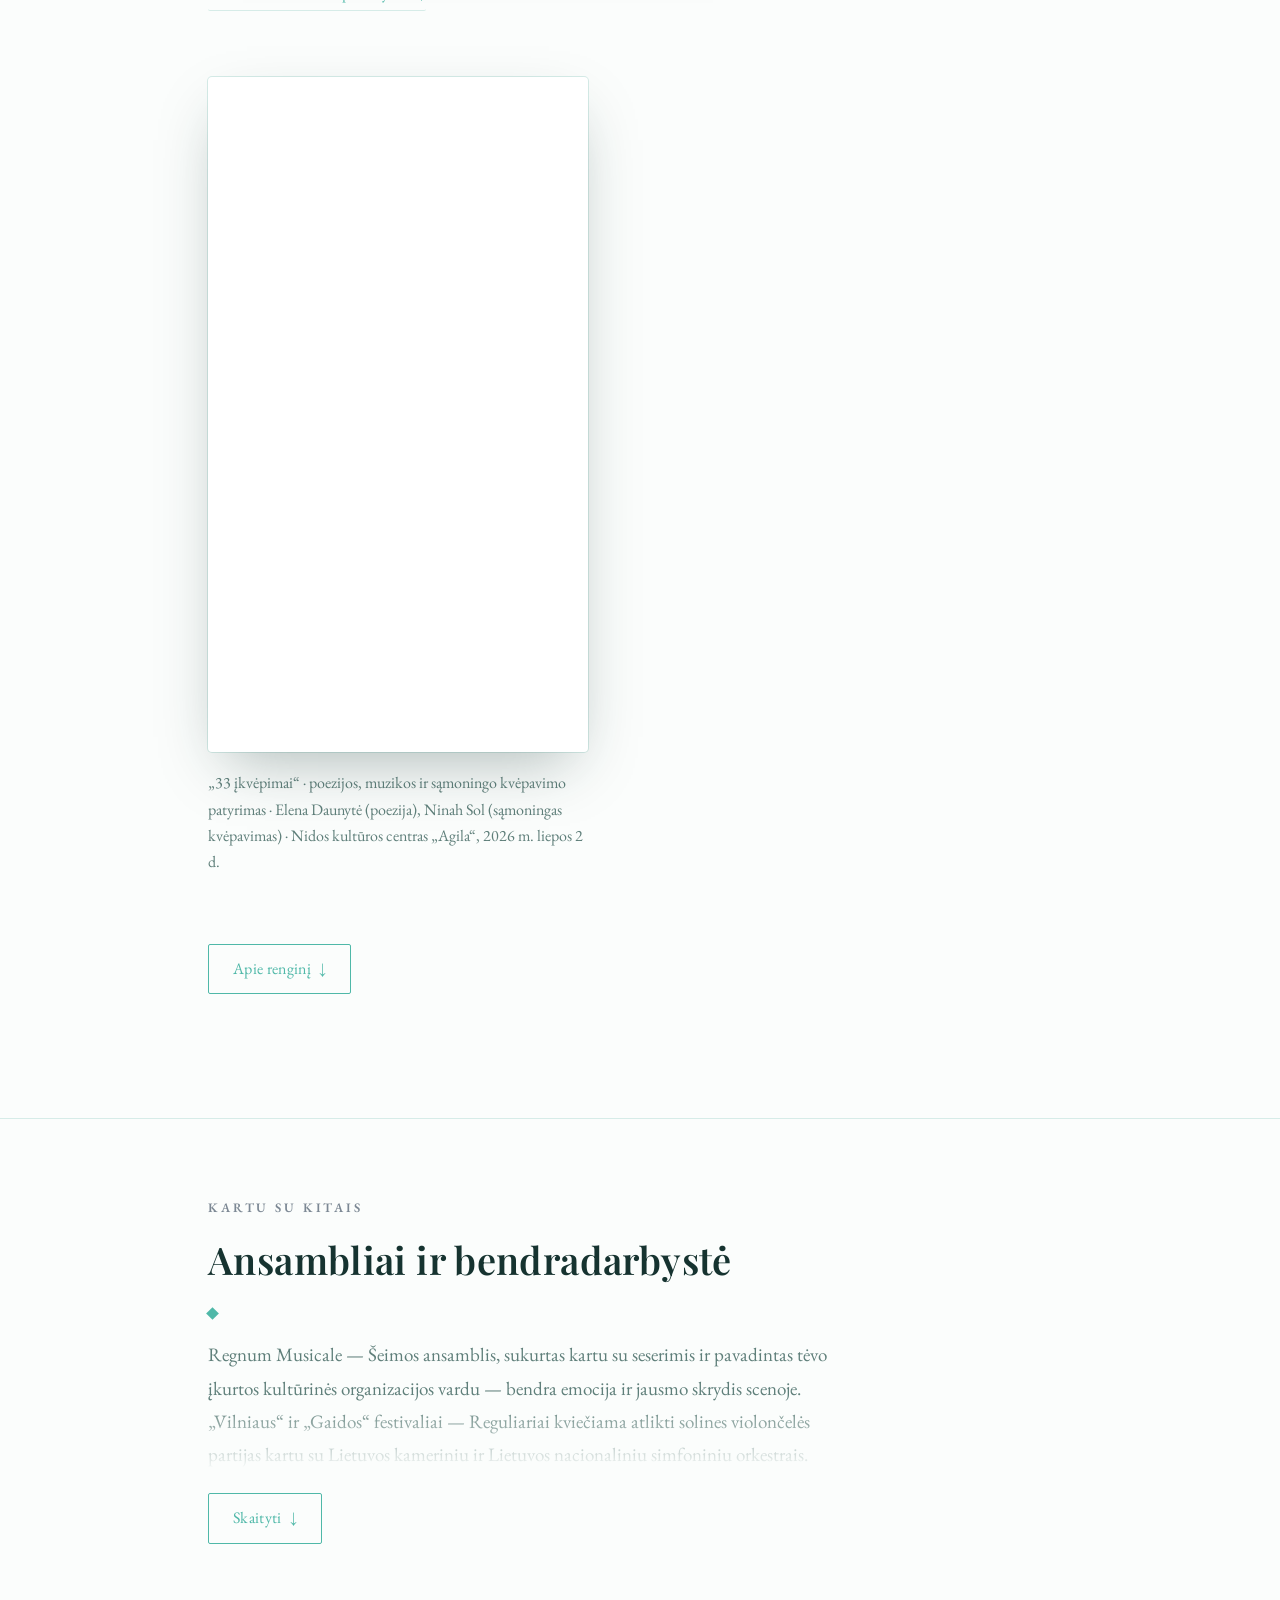
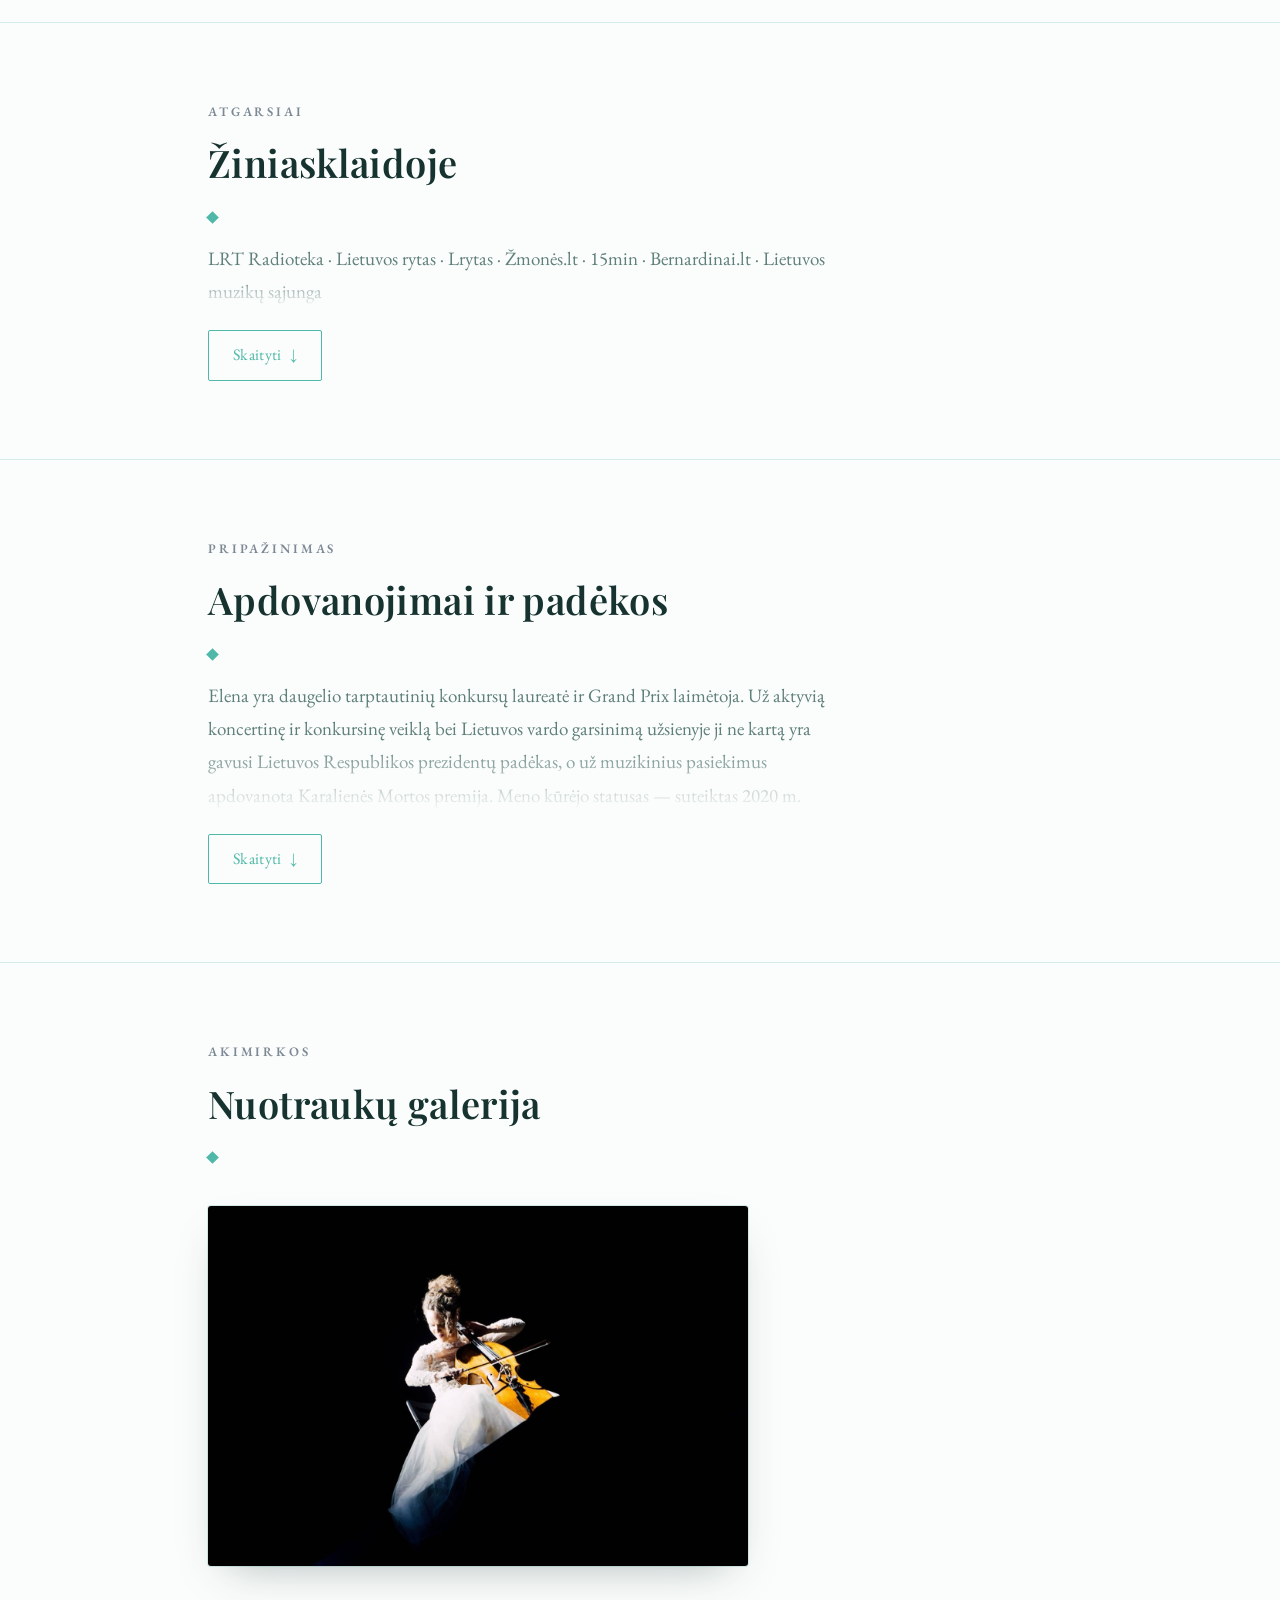
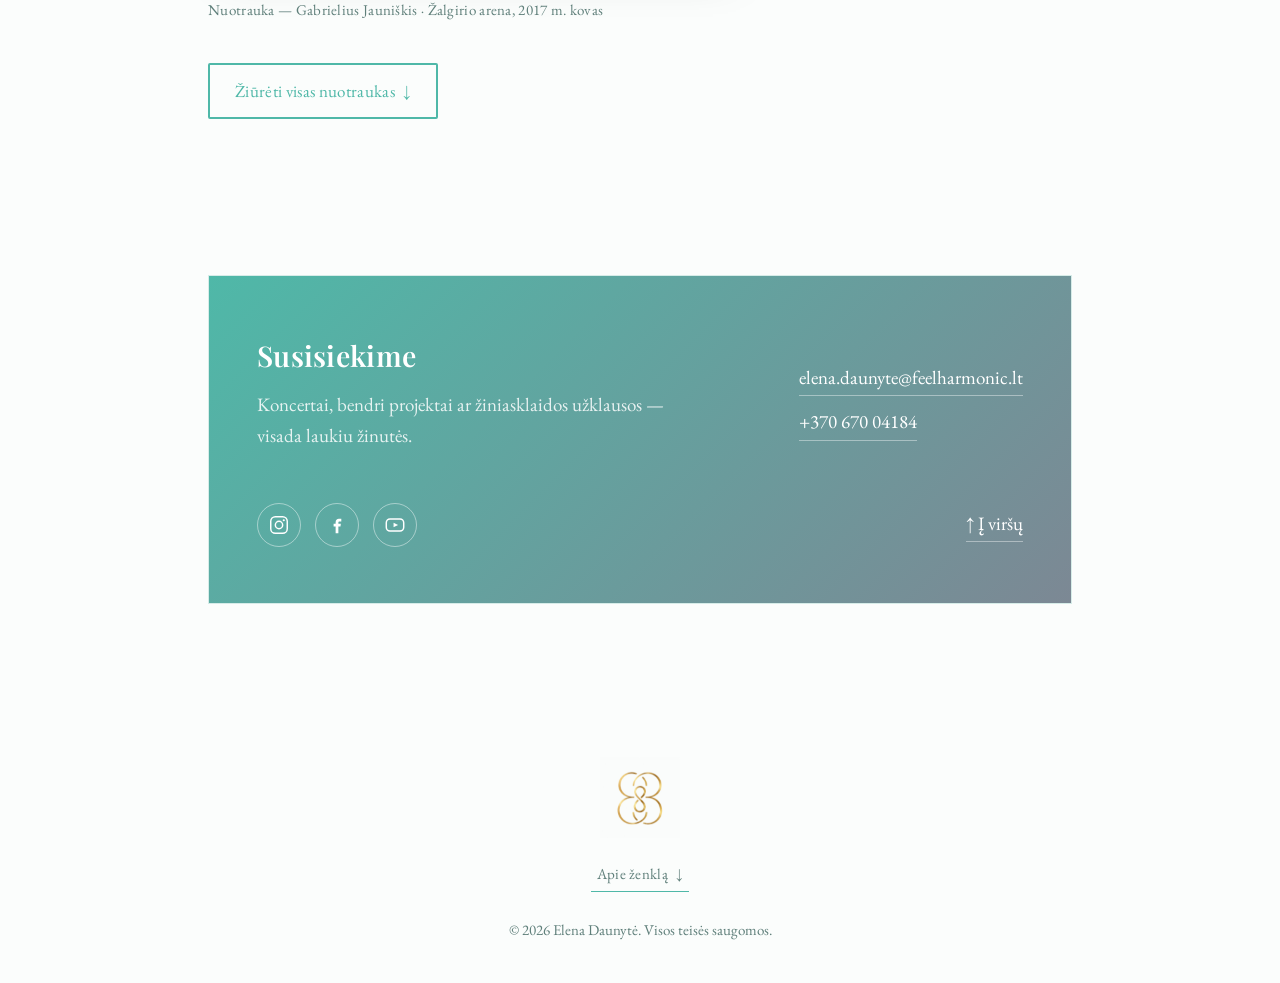
==== commit 8e392c75: "A thin rule under the invitation instead of diamonds Quieter than a mark — it reads as a card rather" ====
--- a/index.html
+++ b/index.html
@@ -115,7 +115,7 @@
 <link rel="preconnect" href="https://fonts.googleapis.com">
 <link rel="preconnect" href="https://fonts.gstatic.com" crossorigin>
 <link href="https://fonts.googleapis.com/css2?family=Playfair+Display:ital,wght@0,400;0,500;0,600;1,400&family=EB+Garamond:ital,wght@0,400;0,500;1,400&display=swap" rel="stylesheet">
-<link rel="stylesheet" href="style.css?v=120">
+<link rel="stylesheet" href="style.css?v=121">
 </head>
 <body>
 
--- a/style.css
+++ b/style.css
@@ -729,14 +729,12 @@
 /* ---------- Artėjantys renginiai ----------
    Jokios baltos dėžės: nuotrauka kairėje, kvietimas dešinėje, kaip ir visur
    kitur šiame puslapyje. Data — ne kvadratas, o pati tipografija. */
-/* Tik šioje sekcijoje vietoj vieno rombo — trys, kaip maža vinjetė.
-   Elementas pasuktas 45°, tad šešėlių poslinkiai skaičiuoti pasuktoje
-   ašyje: 16 px į šoną ekrane = 11,31 px kiekviena vietine kryptimi. */
+/* Tik šioje sekcijoje vietoj rombo — plona linija: kvietimui ji ramesnė
+   nei sekcijos ženklas. Pasukimas nuimamas, kitaip linija stotų įstrižai. */
 #events .section-head::after{
-  width:7px; height:7px;
-  box-shadow:
-    11.31px -11.31px 0 var(--accent),
-    22.63px -22.63px 0 var(--accent);
+  width:64px; height:1.5px;
+  transform:none;
+  margin-top:22px;
 }
 
 /* Spalva tenka tik kvietimo tekstui — sekcija lieka ant to paties
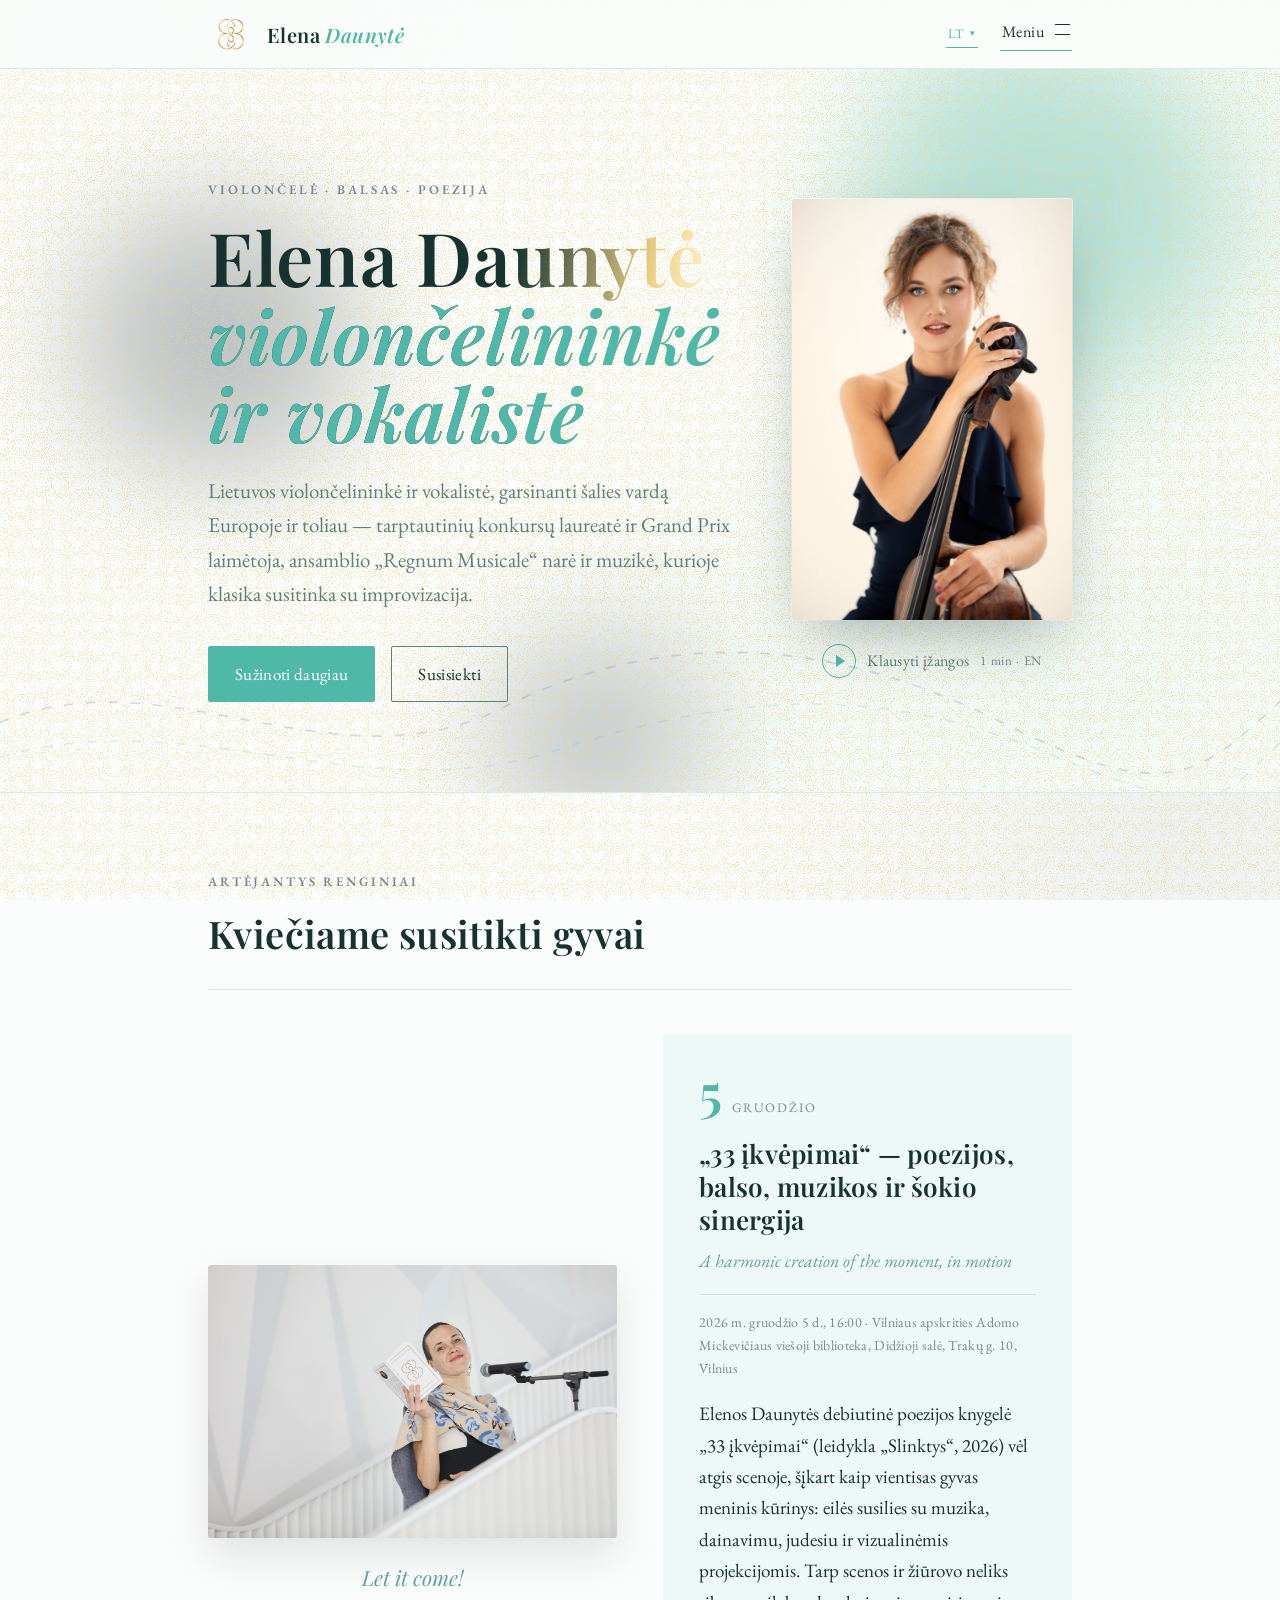
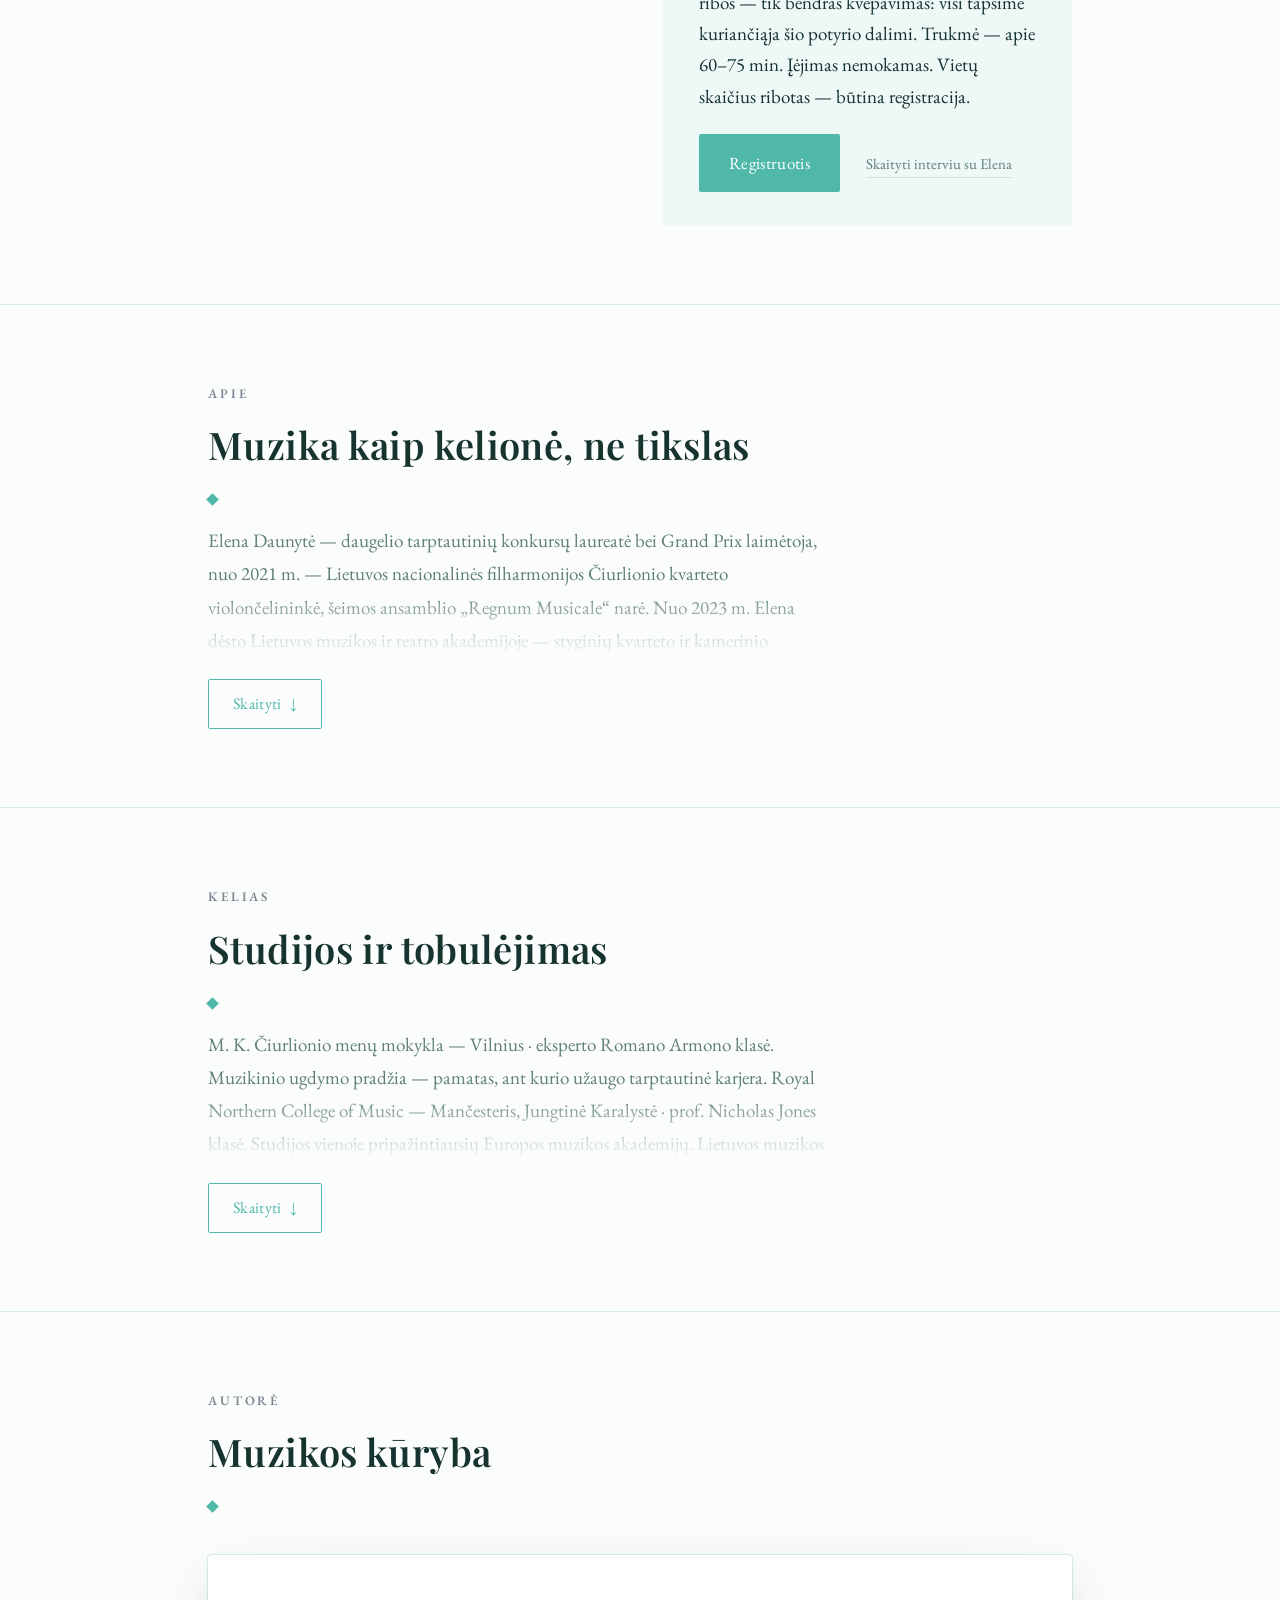
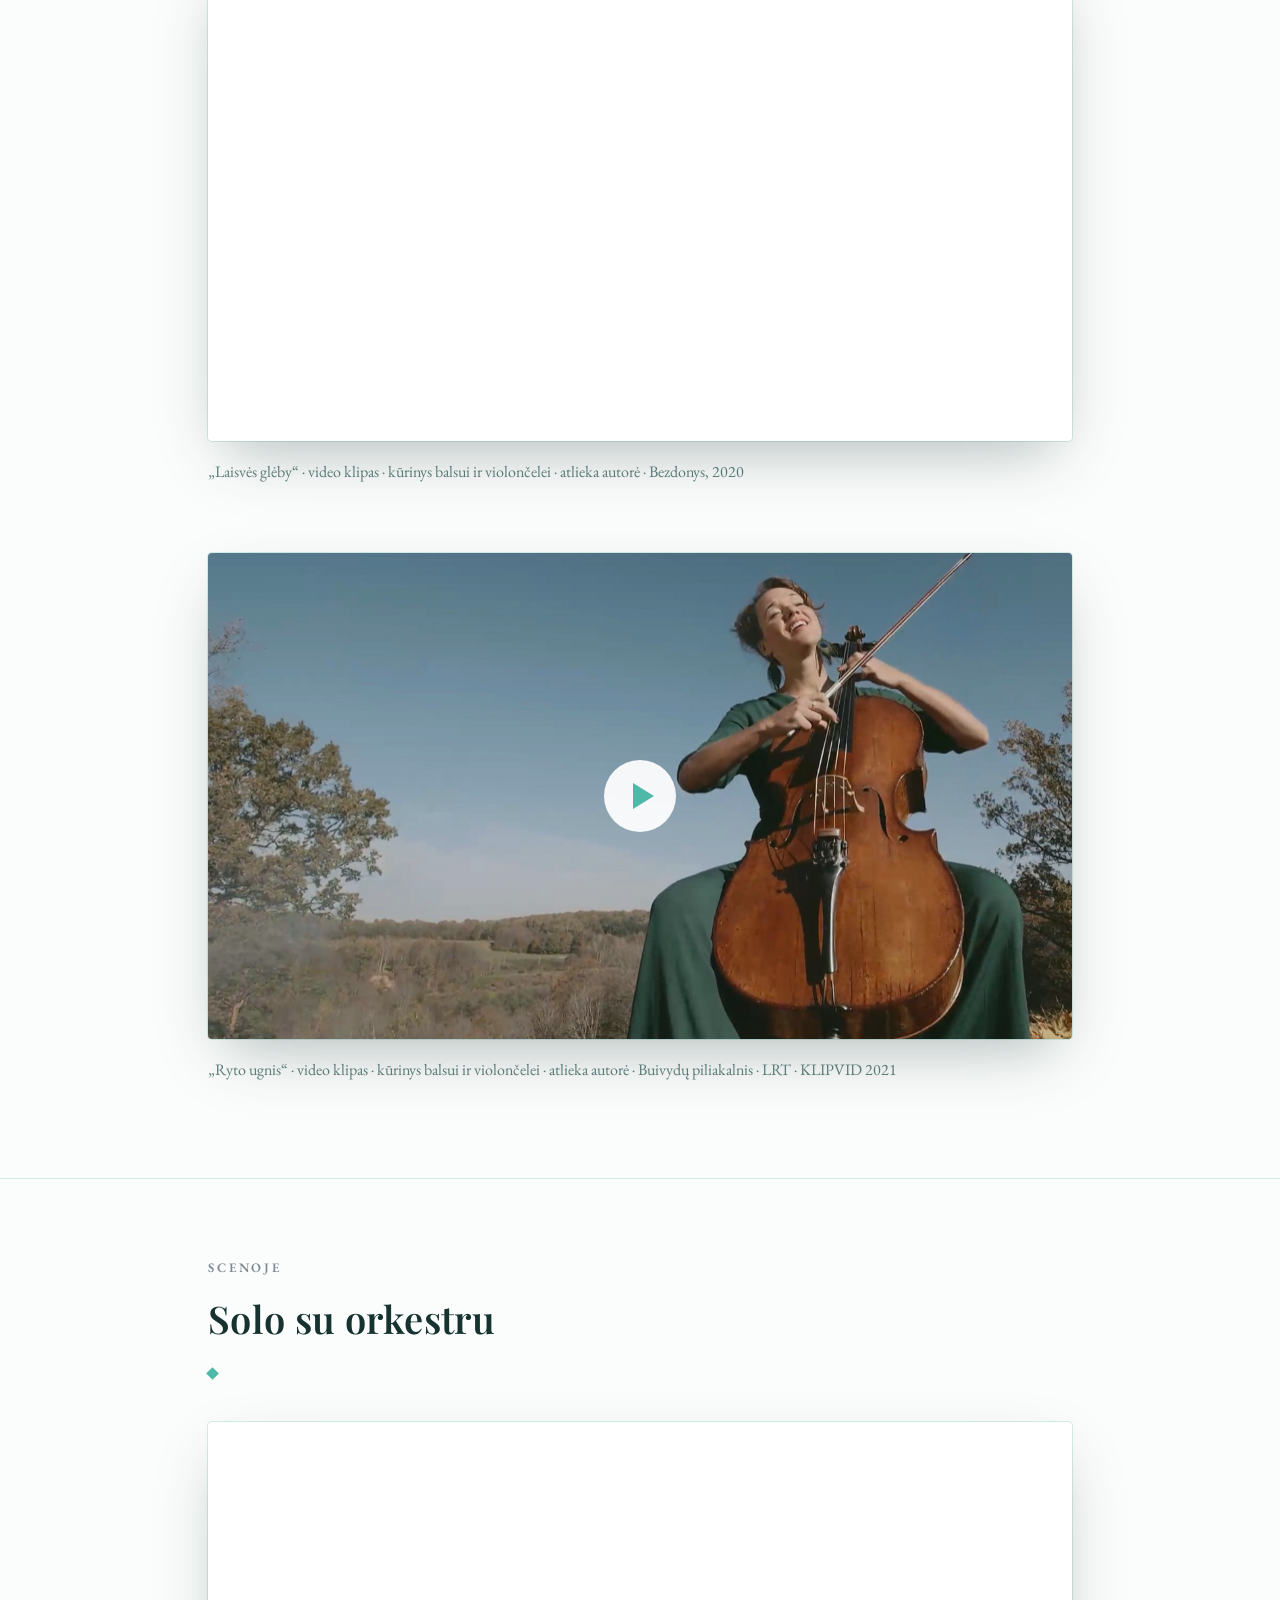
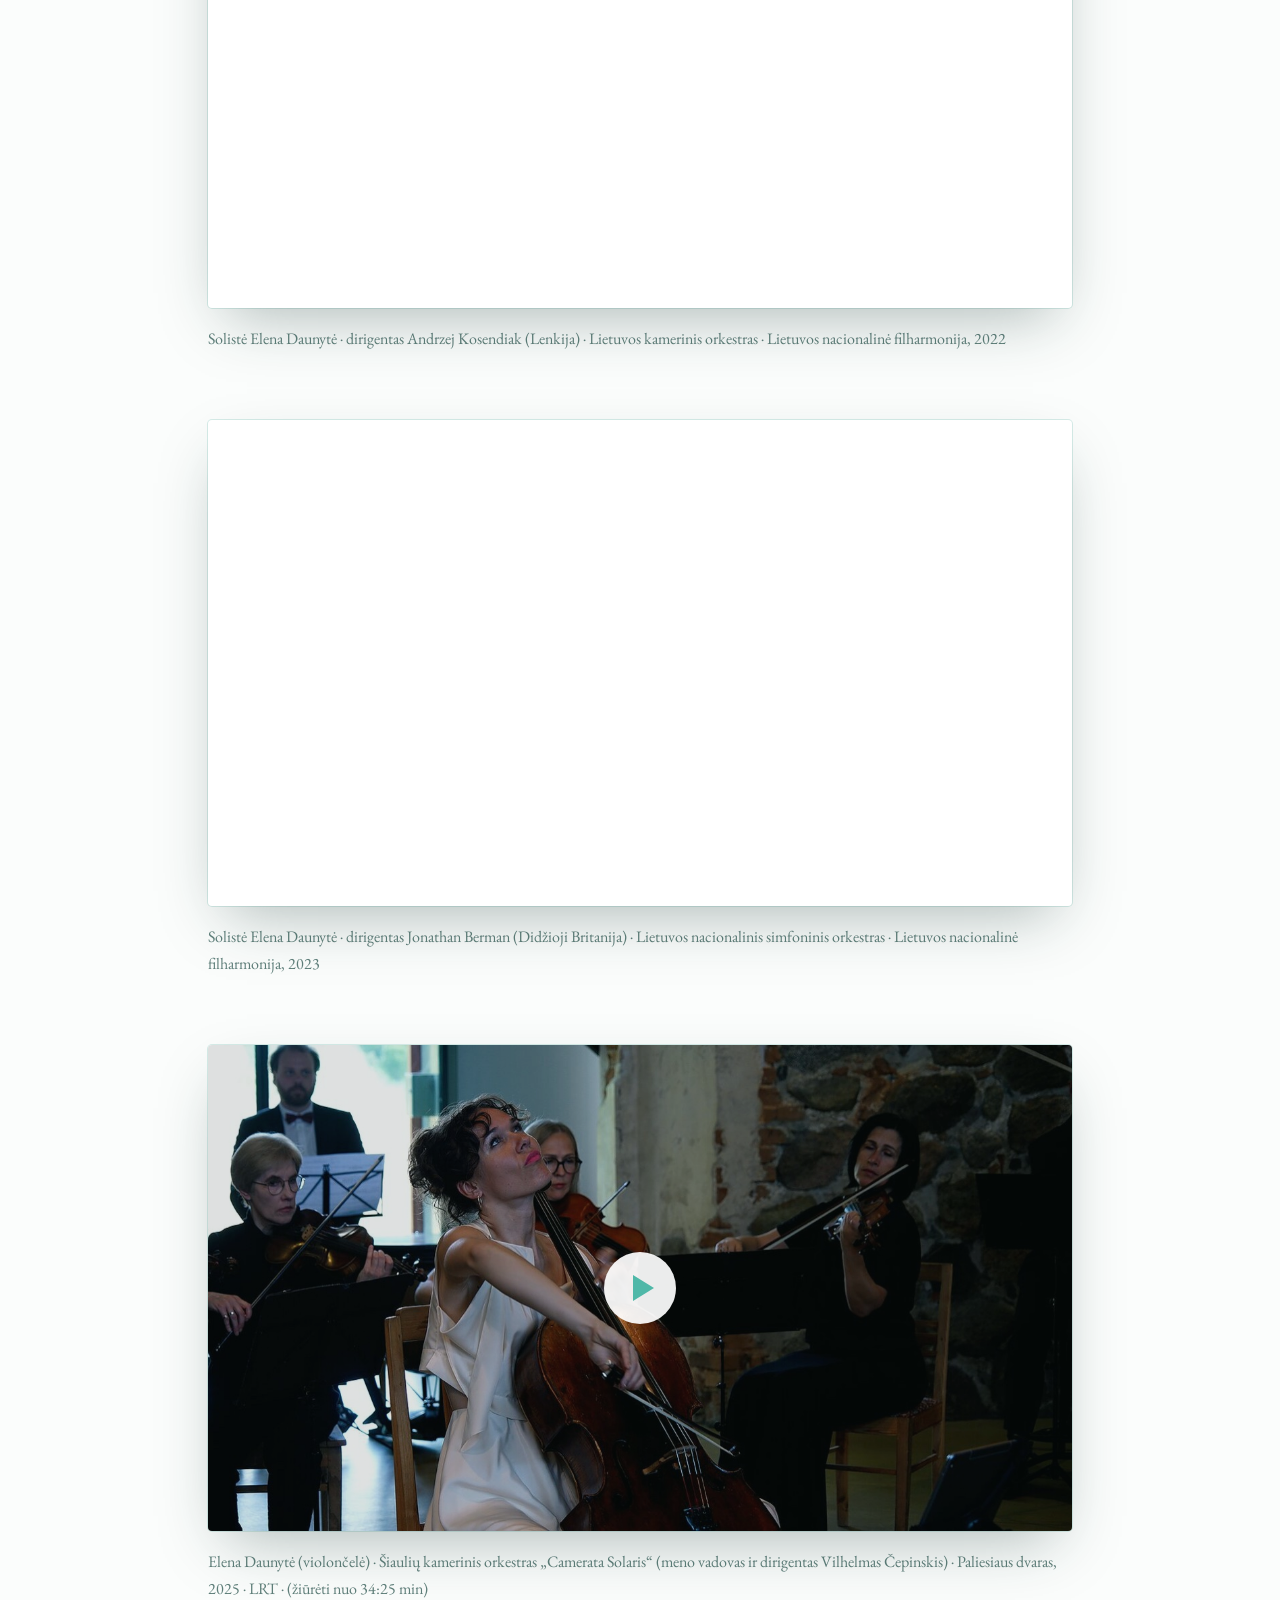
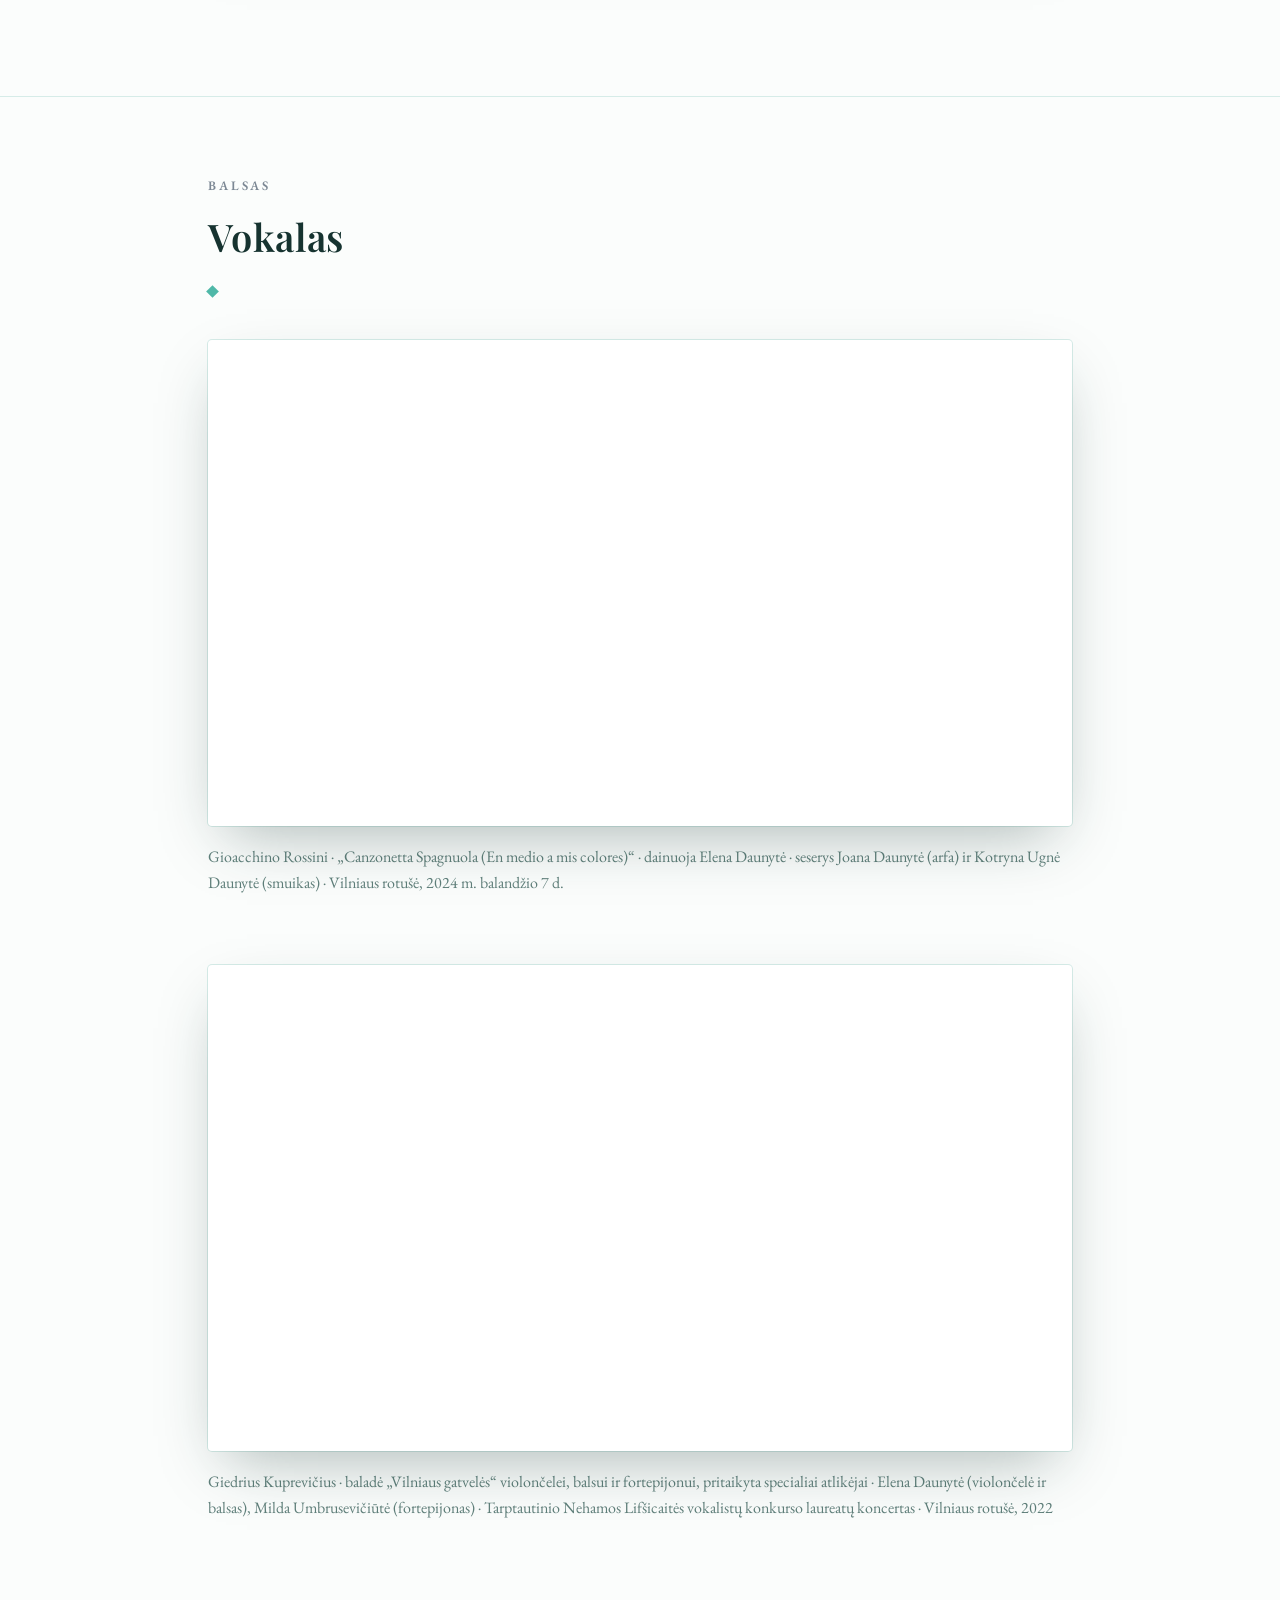
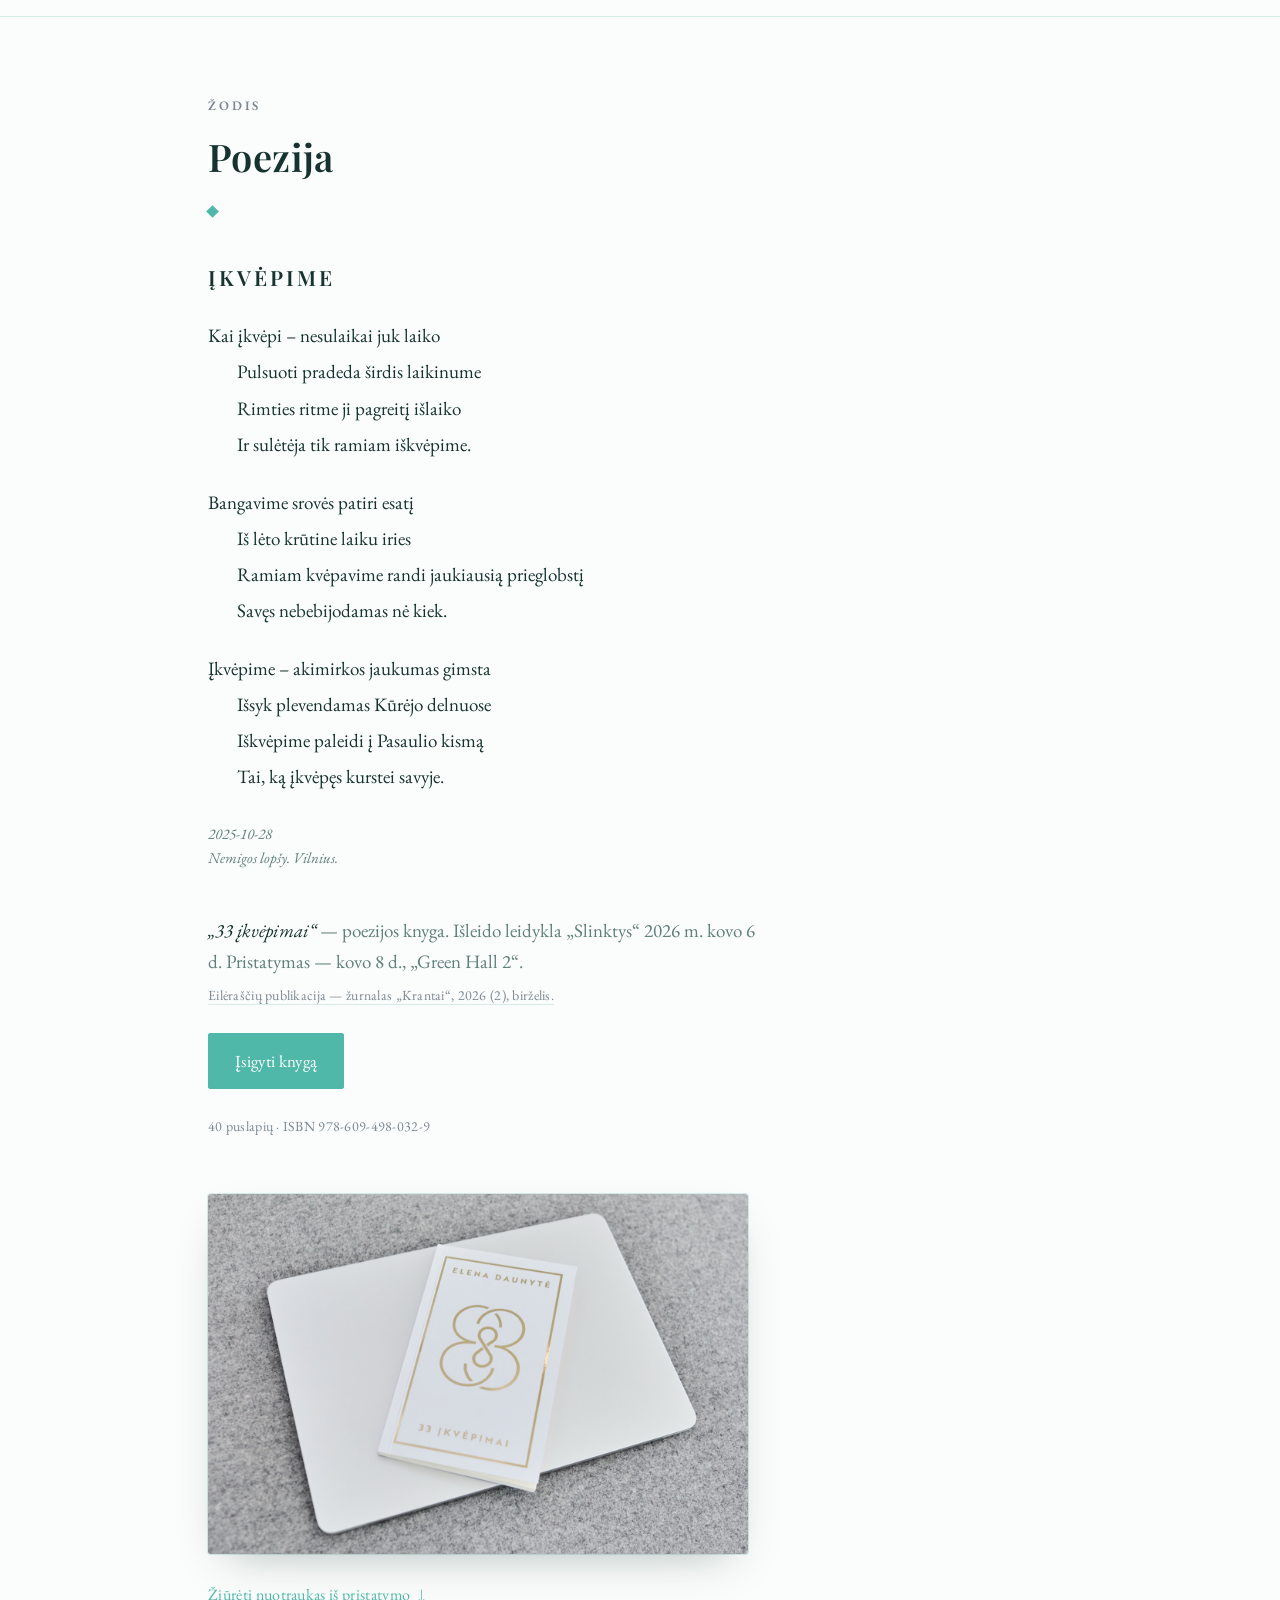
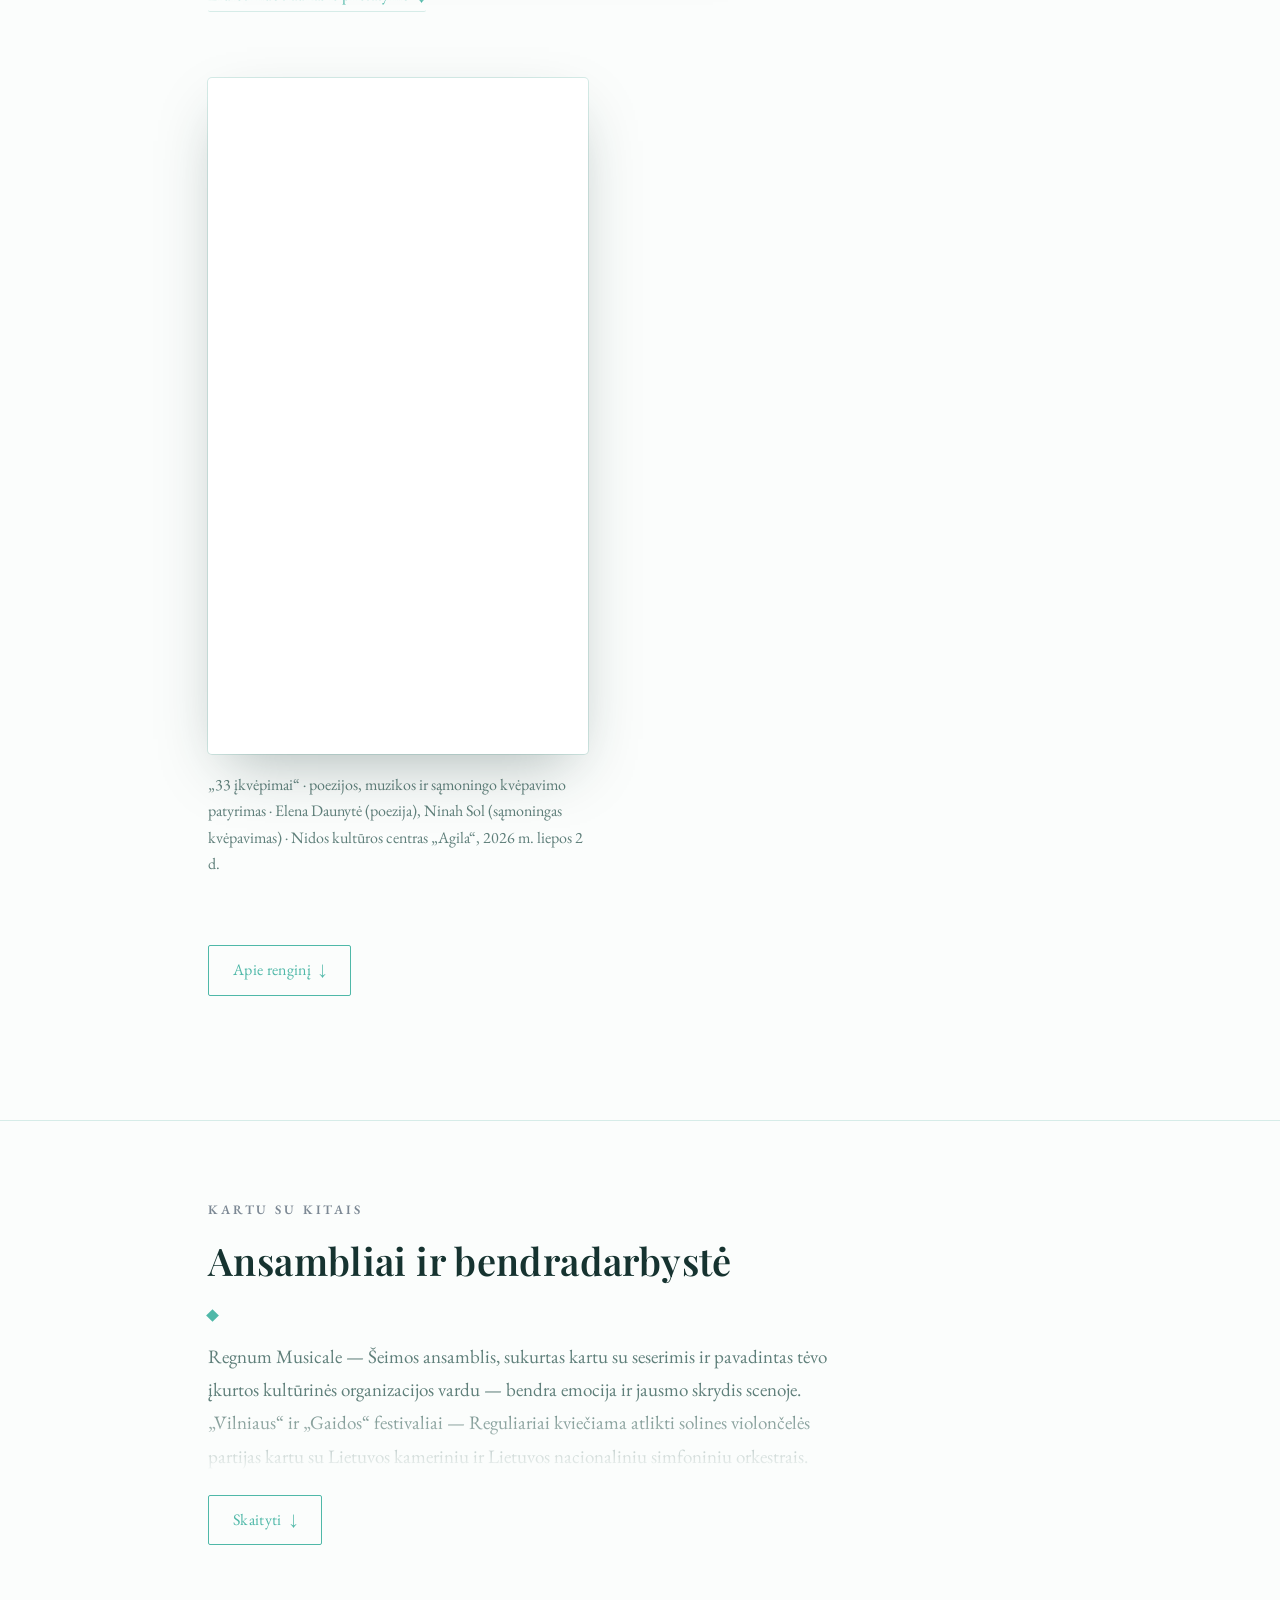
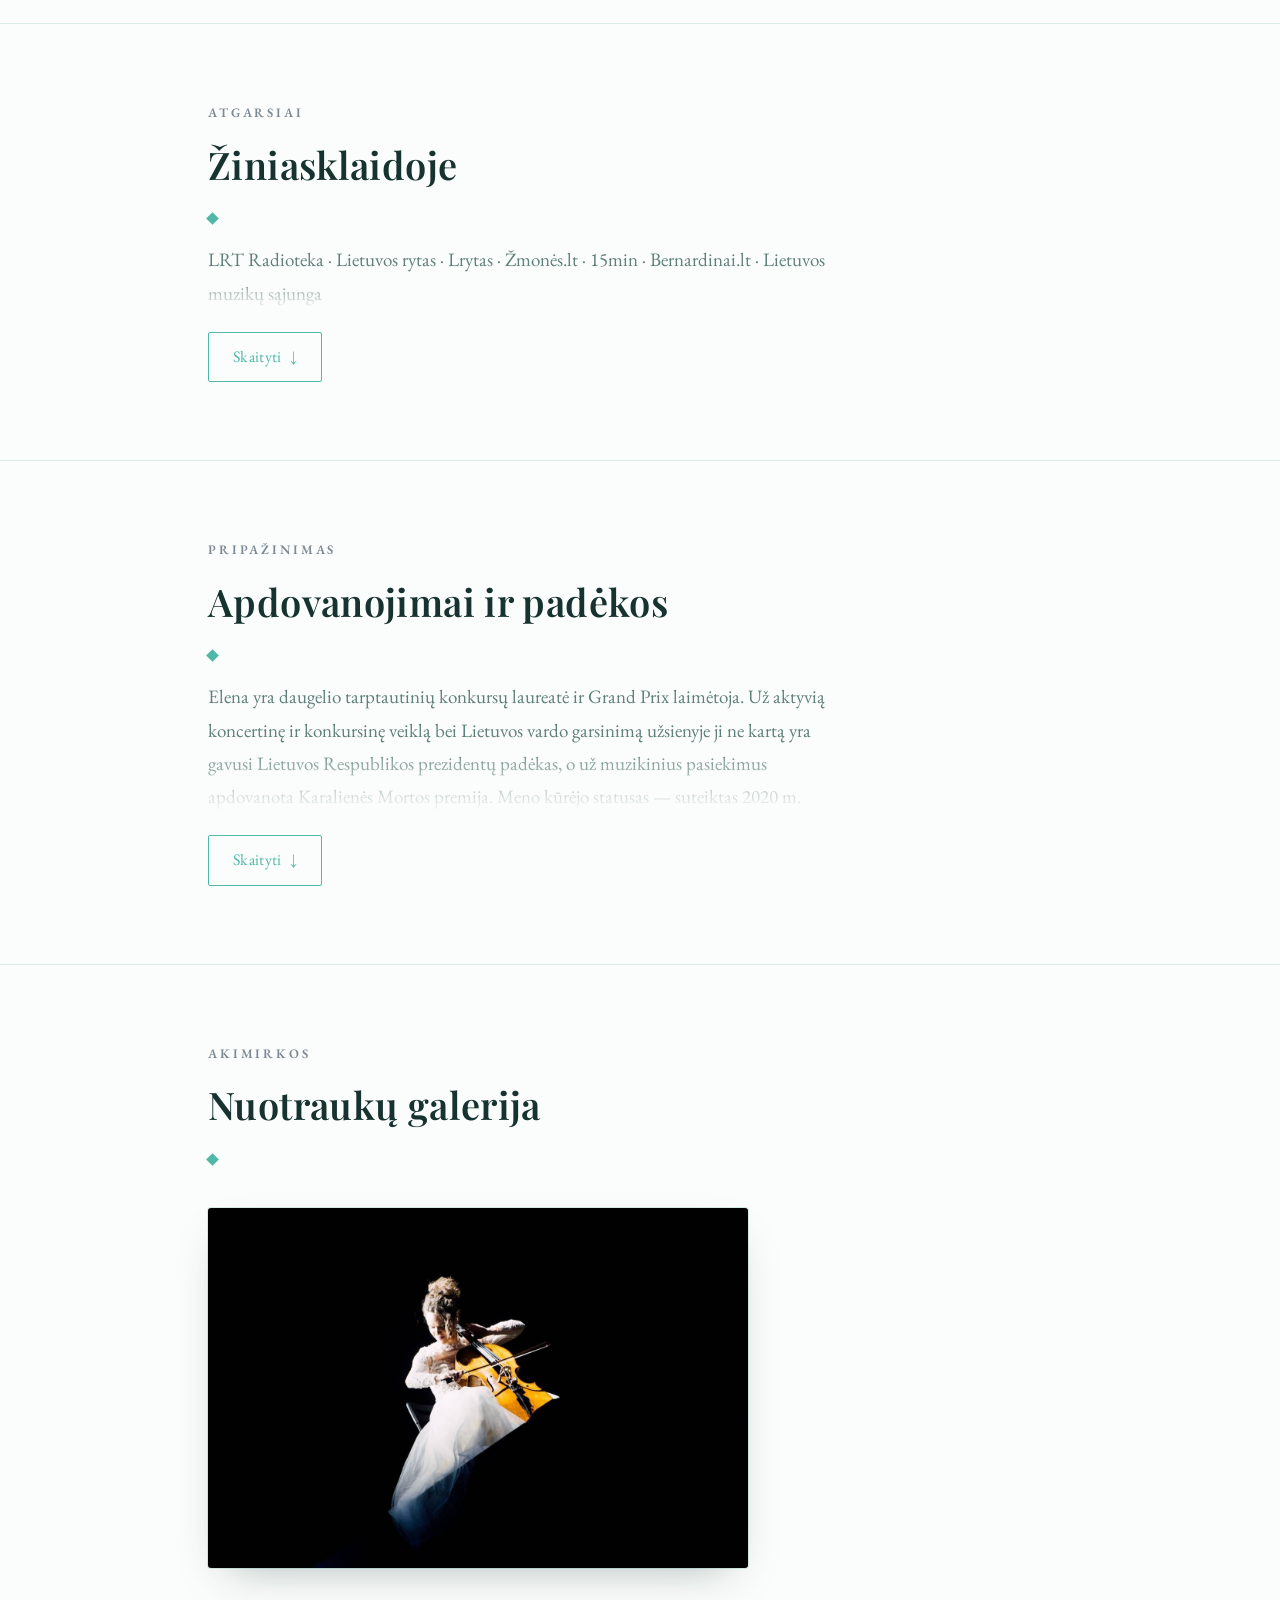
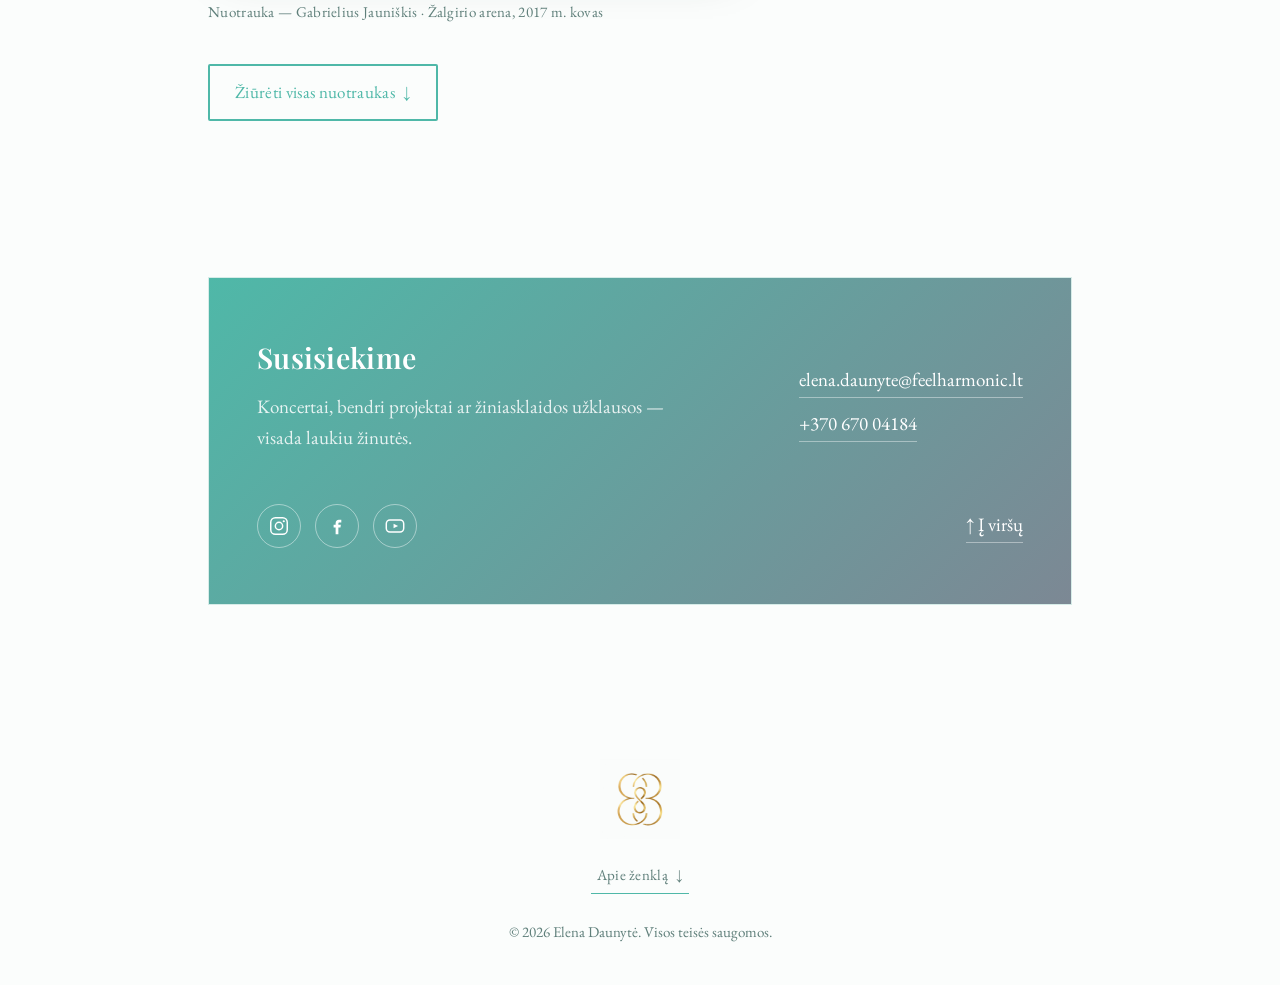
==== commit cdf7785e: "Run the rule the width of the content It now reaches the same 1000px the invitation below it occupie" ====
--- a/index.html
+++ b/index.html
@@ -115,7 +115,7 @@
 <link rel="preconnect" href="https://fonts.googleapis.com">
 <link rel="preconnect" href="https://fonts.gstatic.com" crossorigin>
 <link href="https://fonts.googleapis.com/css2?family=Playfair+Display:ital,wght@0,400;0,500;0,600;1,400&family=EB+Garamond:ital,wght@0,400;0,500;1,400&display=swap" rel="stylesheet">
-<link rel="stylesheet" href="style.css?v=121">
+<link rel="stylesheet" href="style.css?v=122">
 </head>
 <body>
 
--- a/style.css
+++ b/style.css
@@ -732,9 +732,10 @@
 /* Tik šioje sekcijoje vietoj rombo — plona linija: kvietimui ji ramesnė
    nei sekcijos ženklas. Pasukimas nuimamas, kitaip linija stotų įstrižai. */
 #events .section-head::after{
-  width:64px; height:1.5px;
+  width:100%; max-width:1000px; height:1px;
   transform:none;
-  margin-top:22px;
+  background:#cfe6e1;
+  margin-top:24px;
 }
 
 /* Spalva tenka tik kvietimo tekstui — sekcija lieka ant to paties
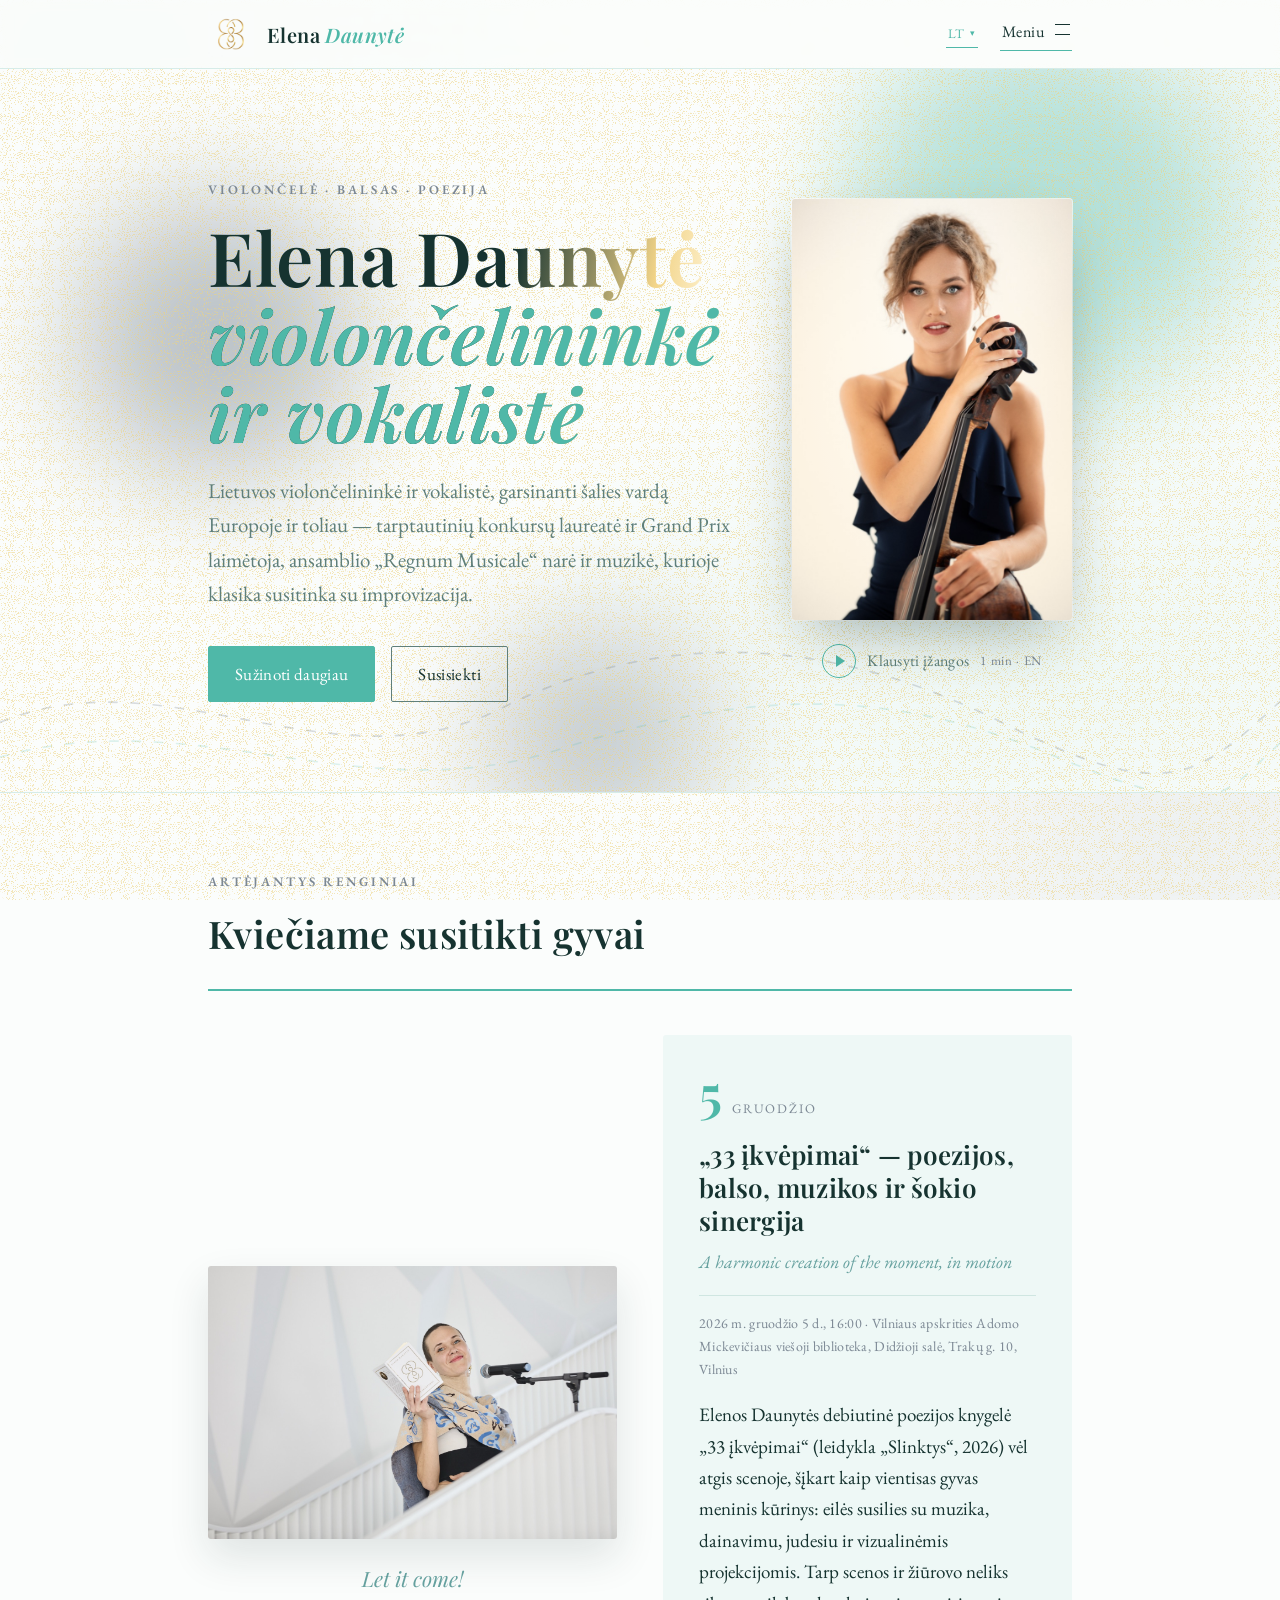
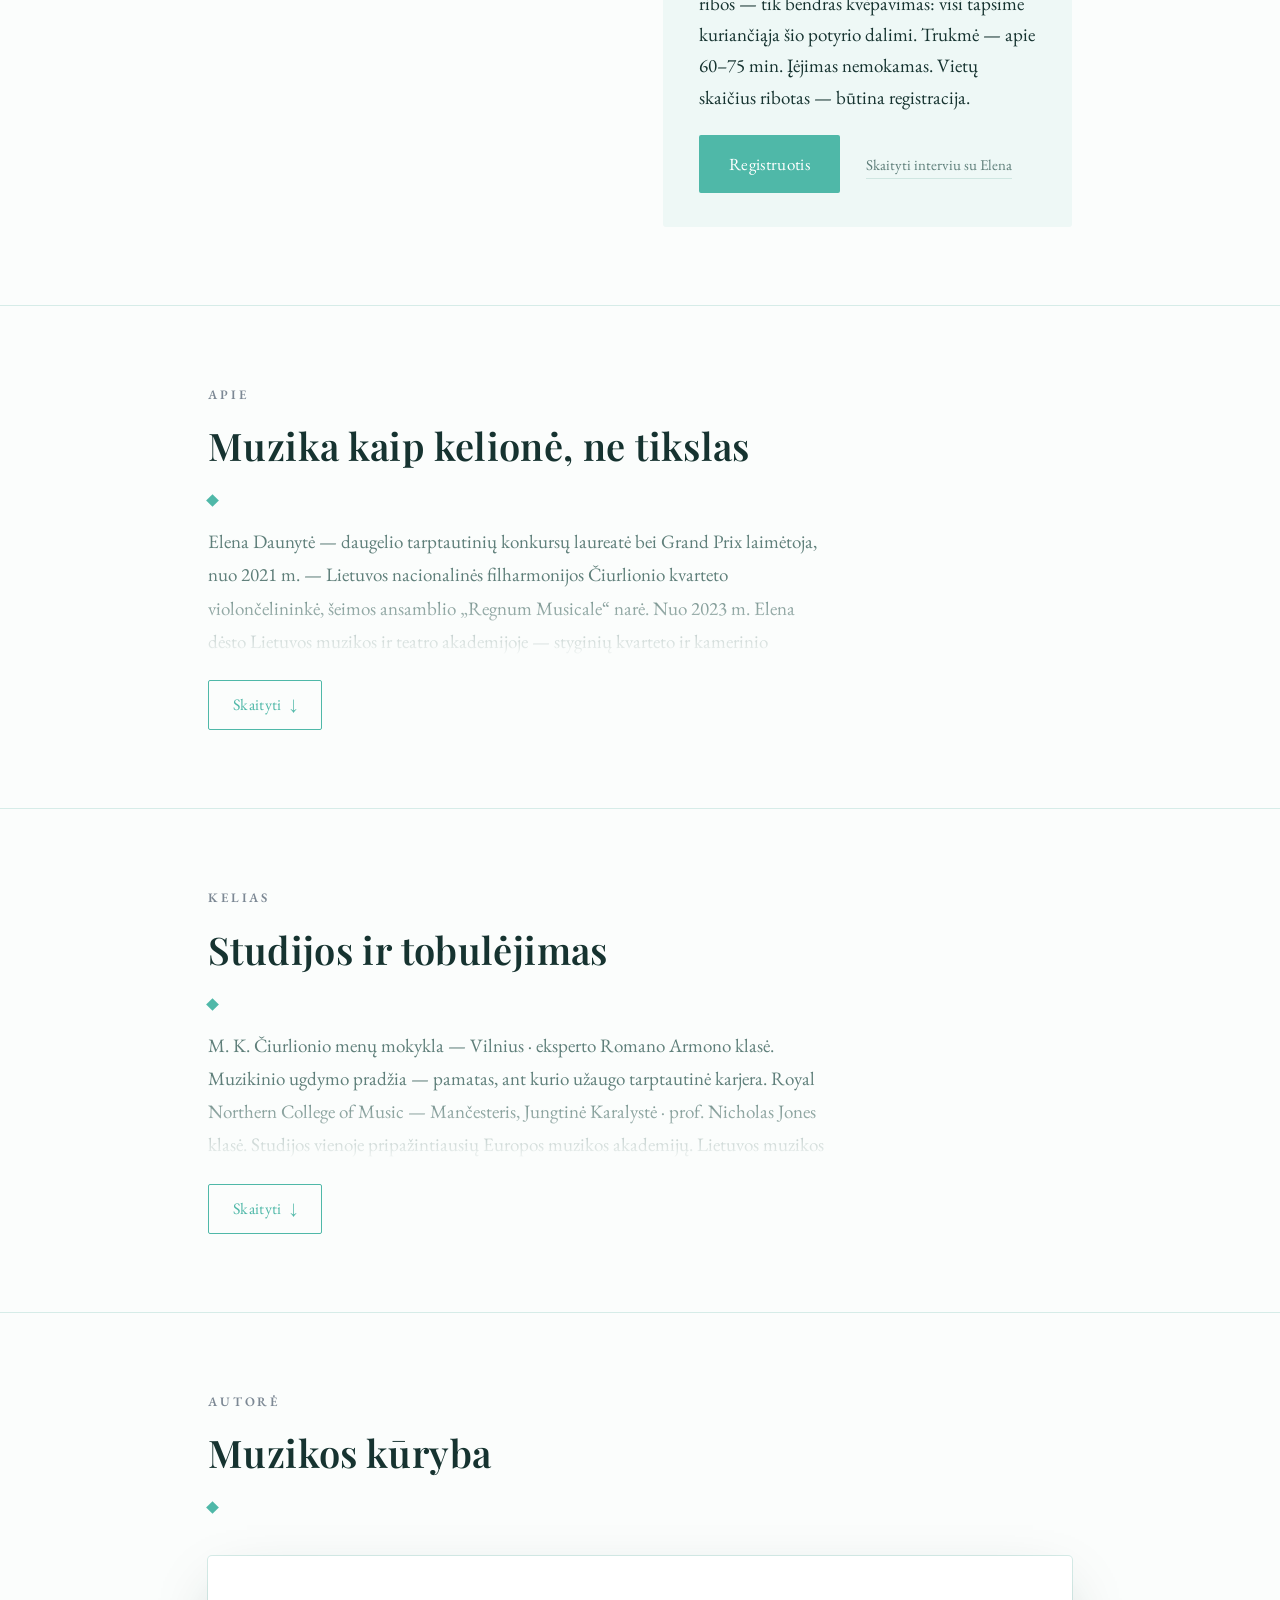
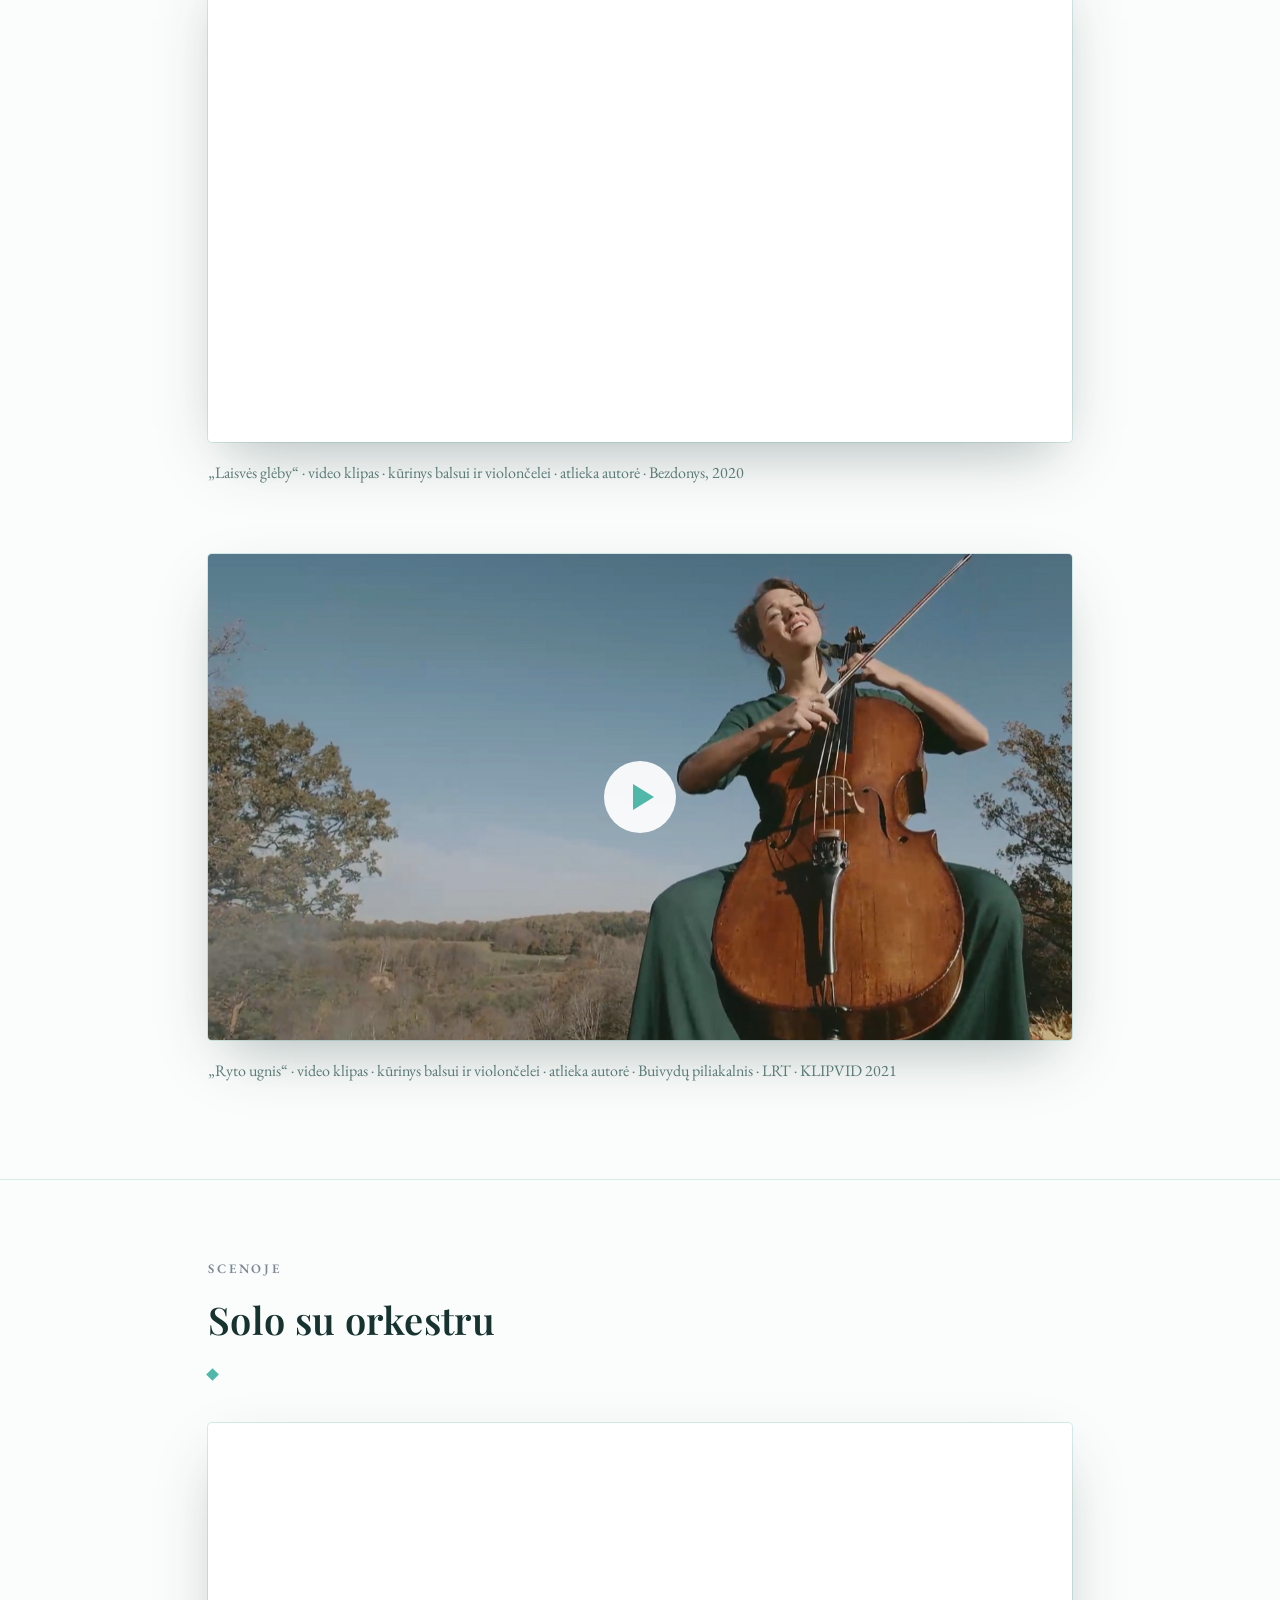
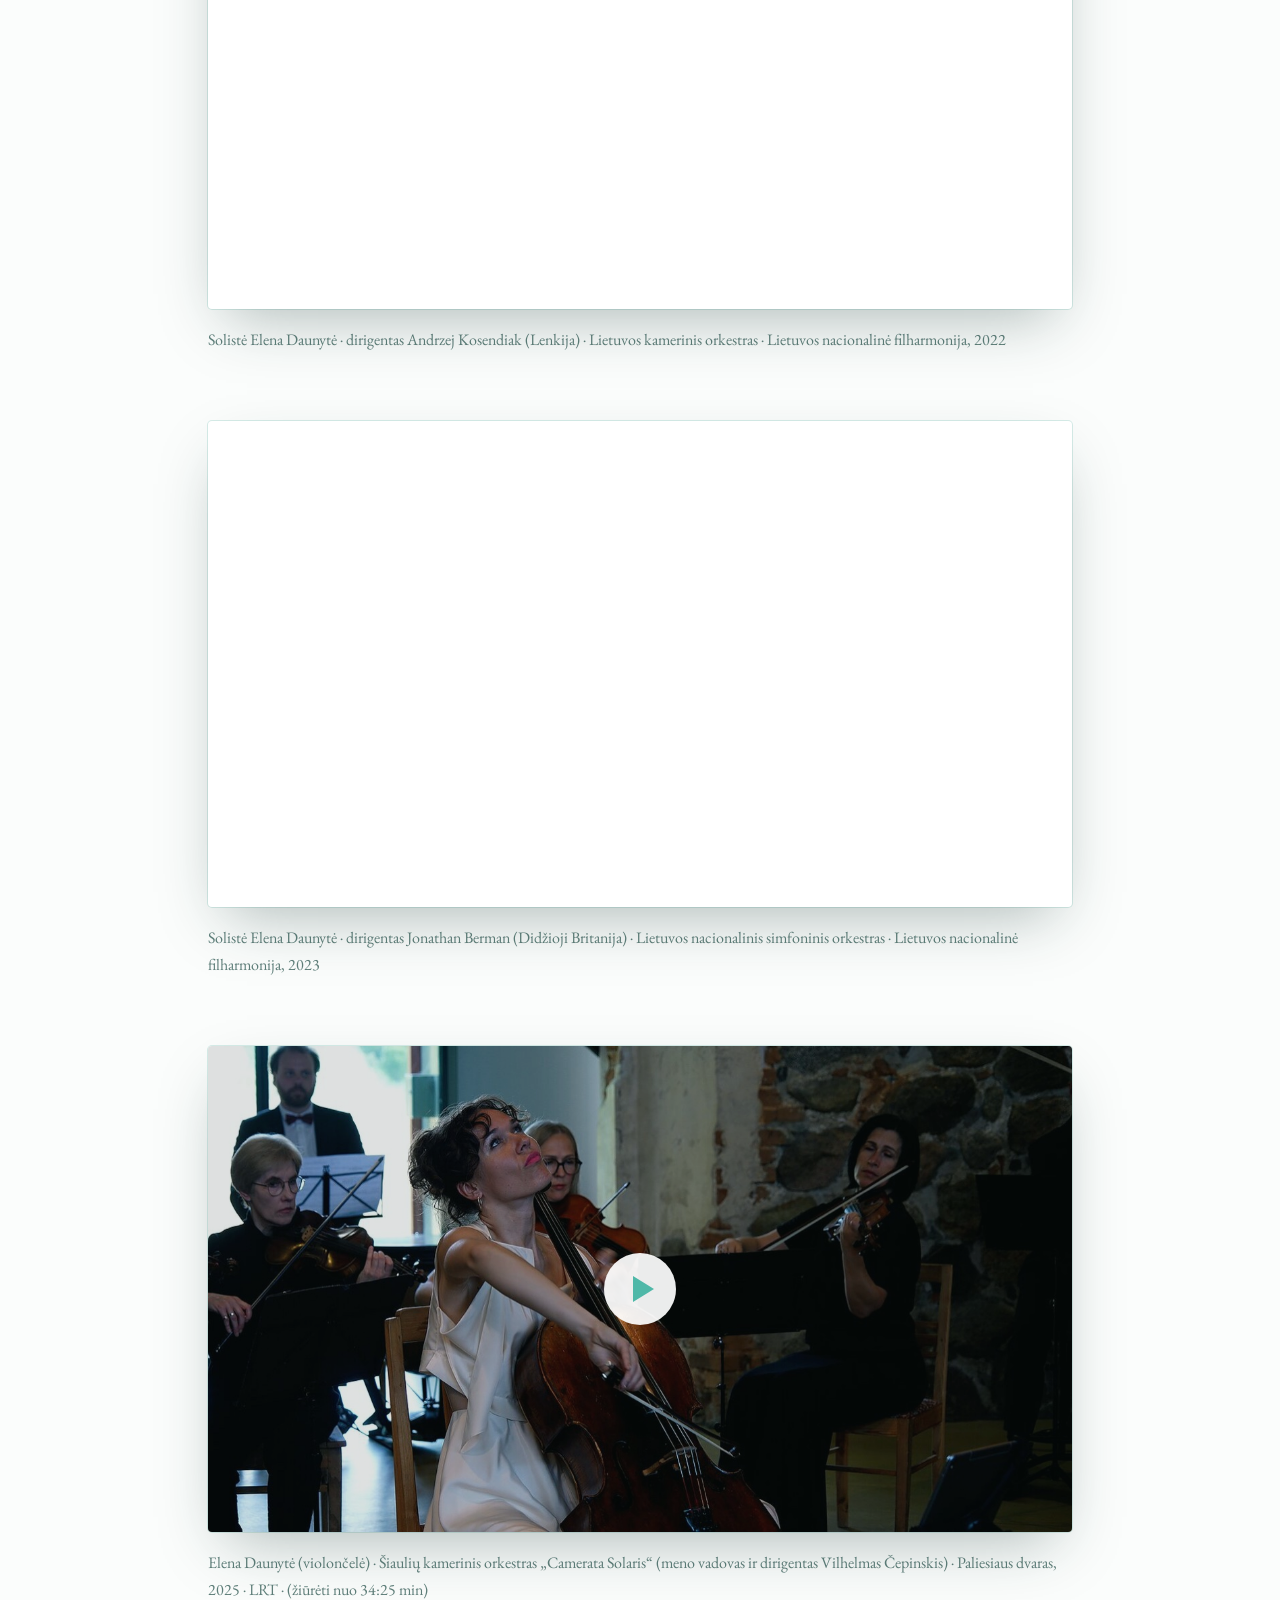
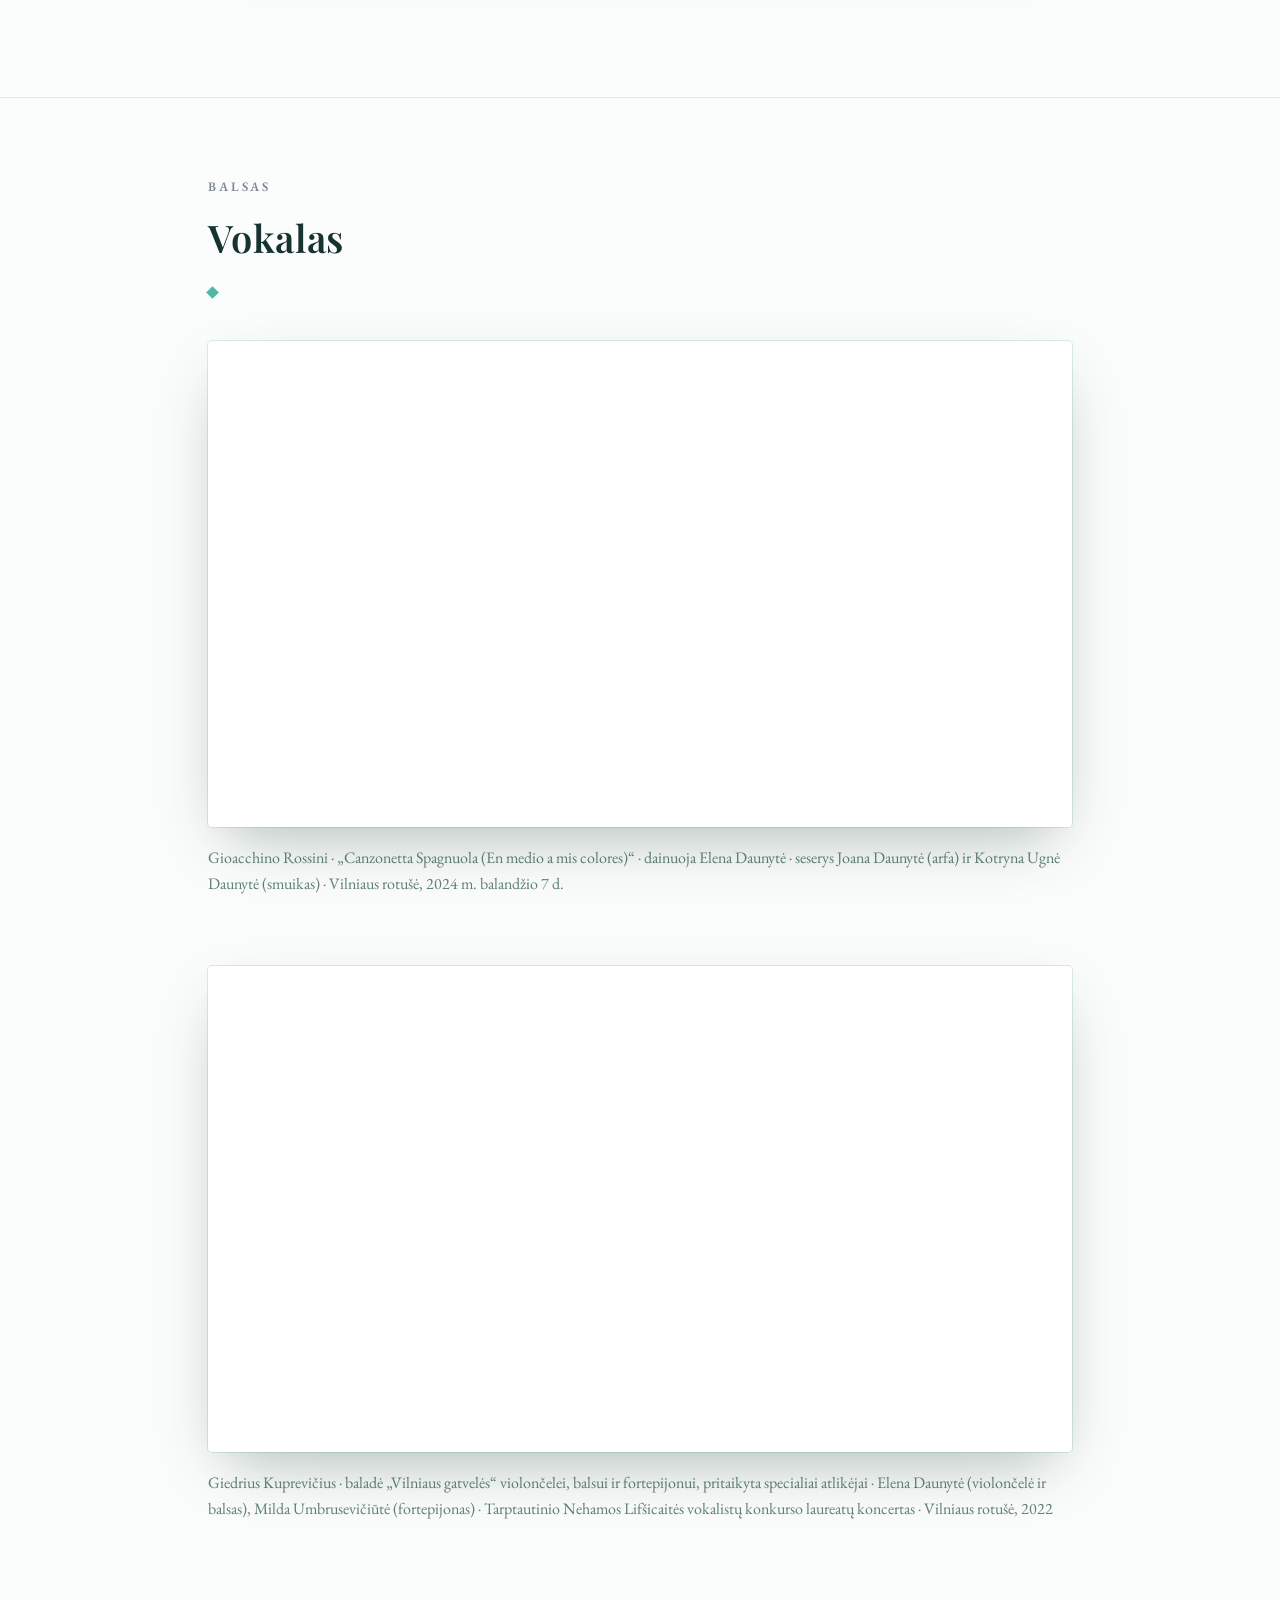
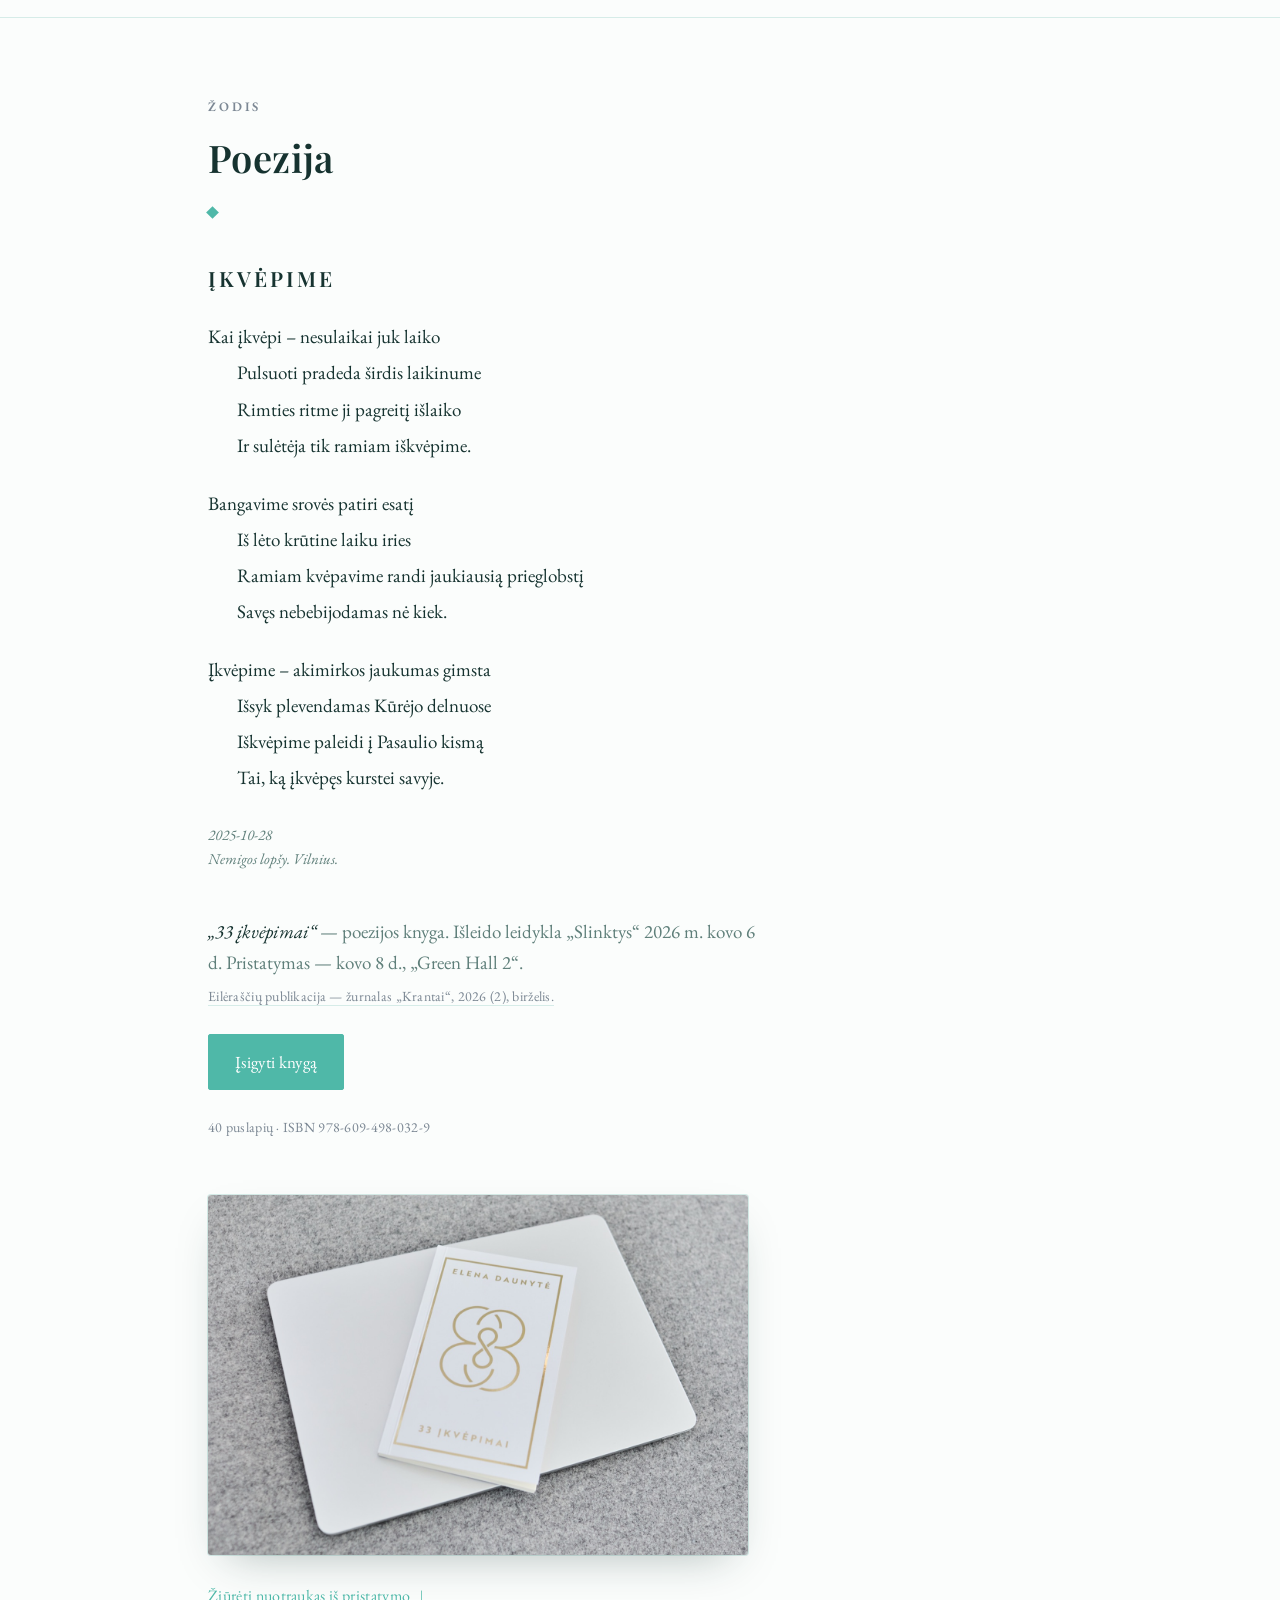
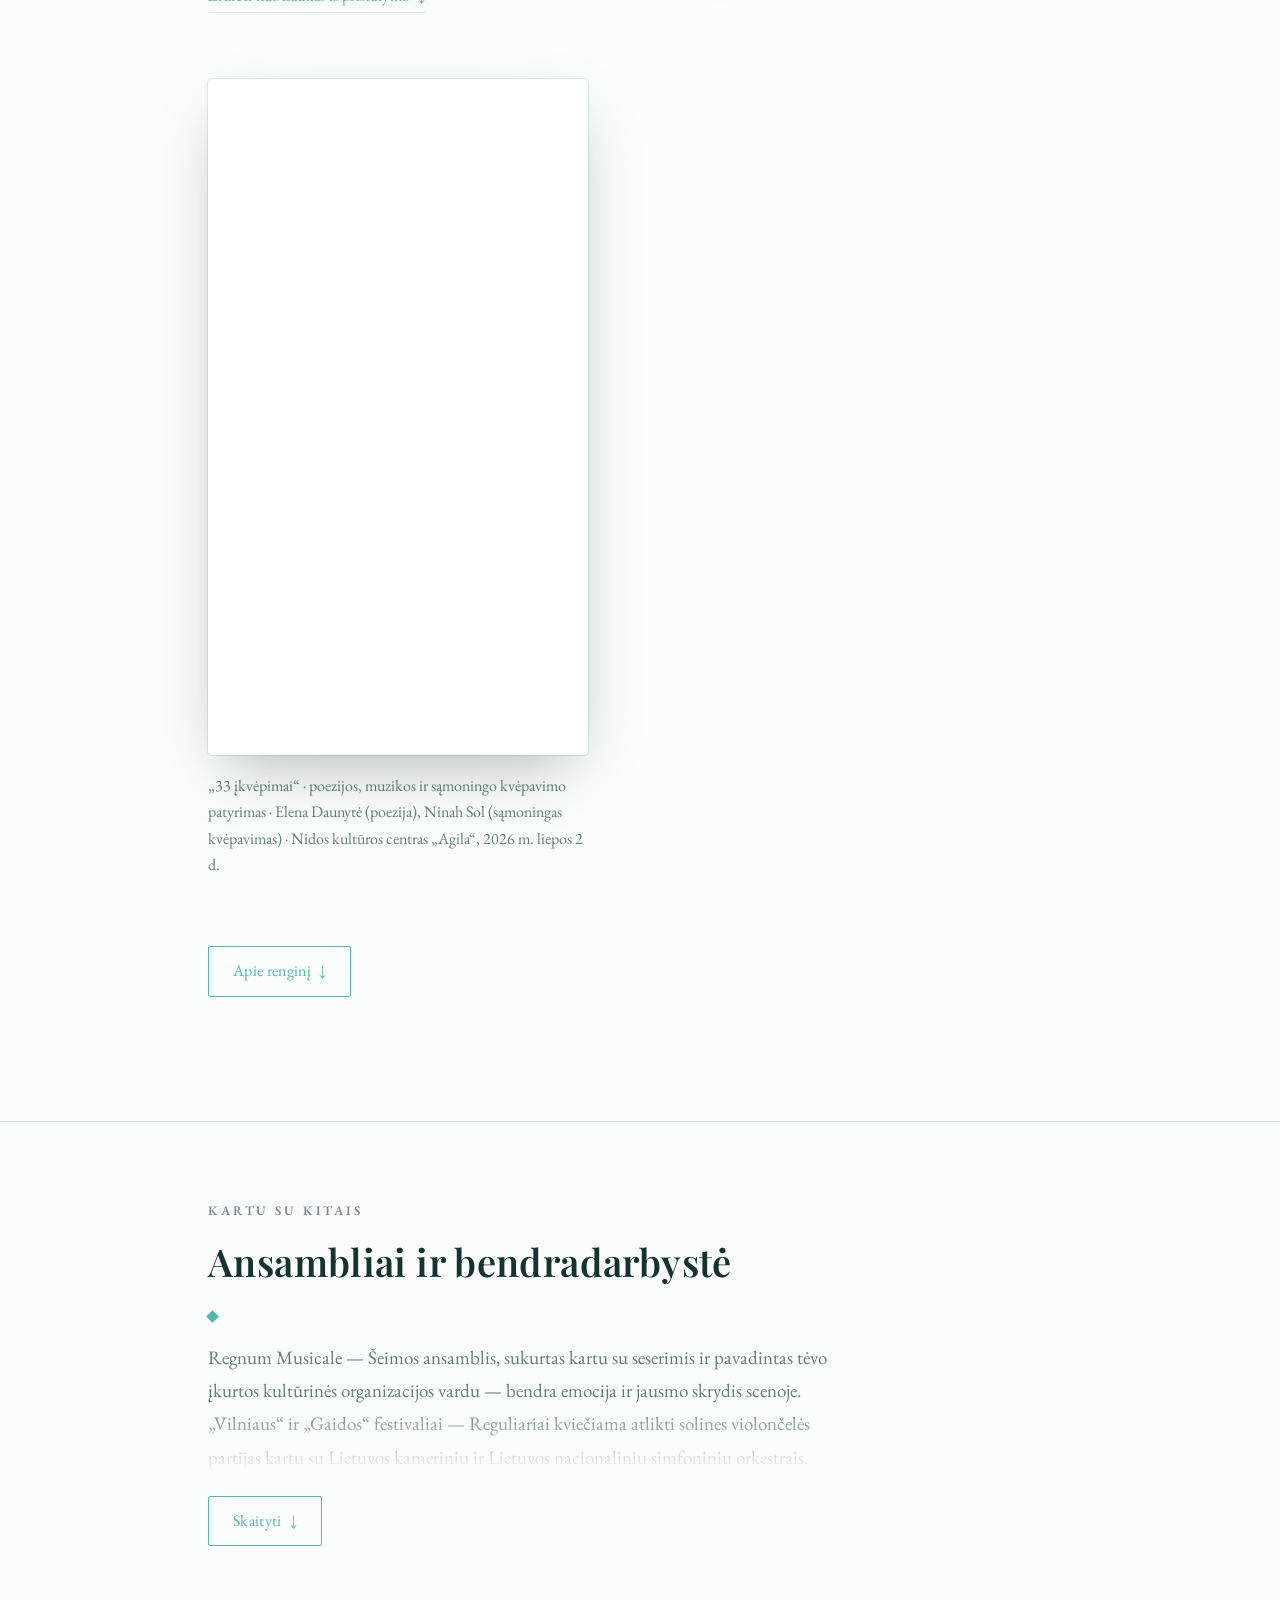
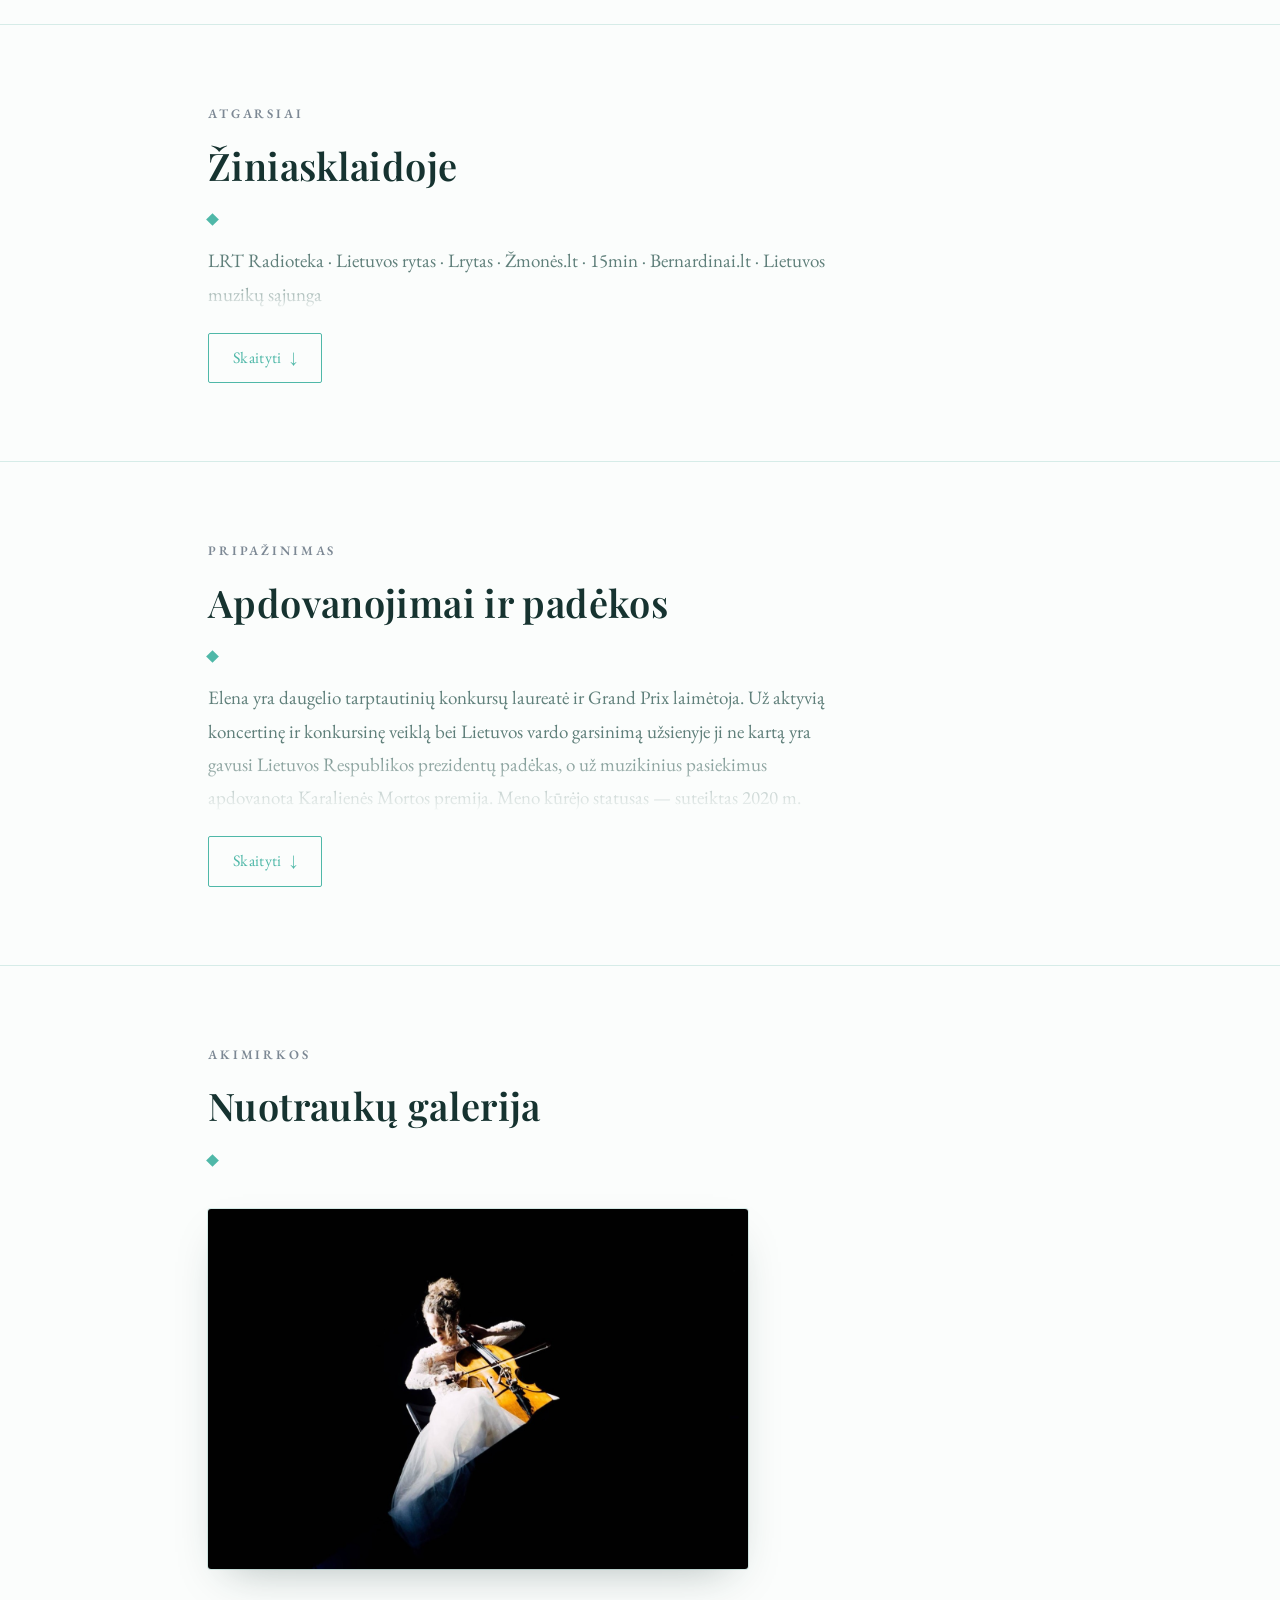
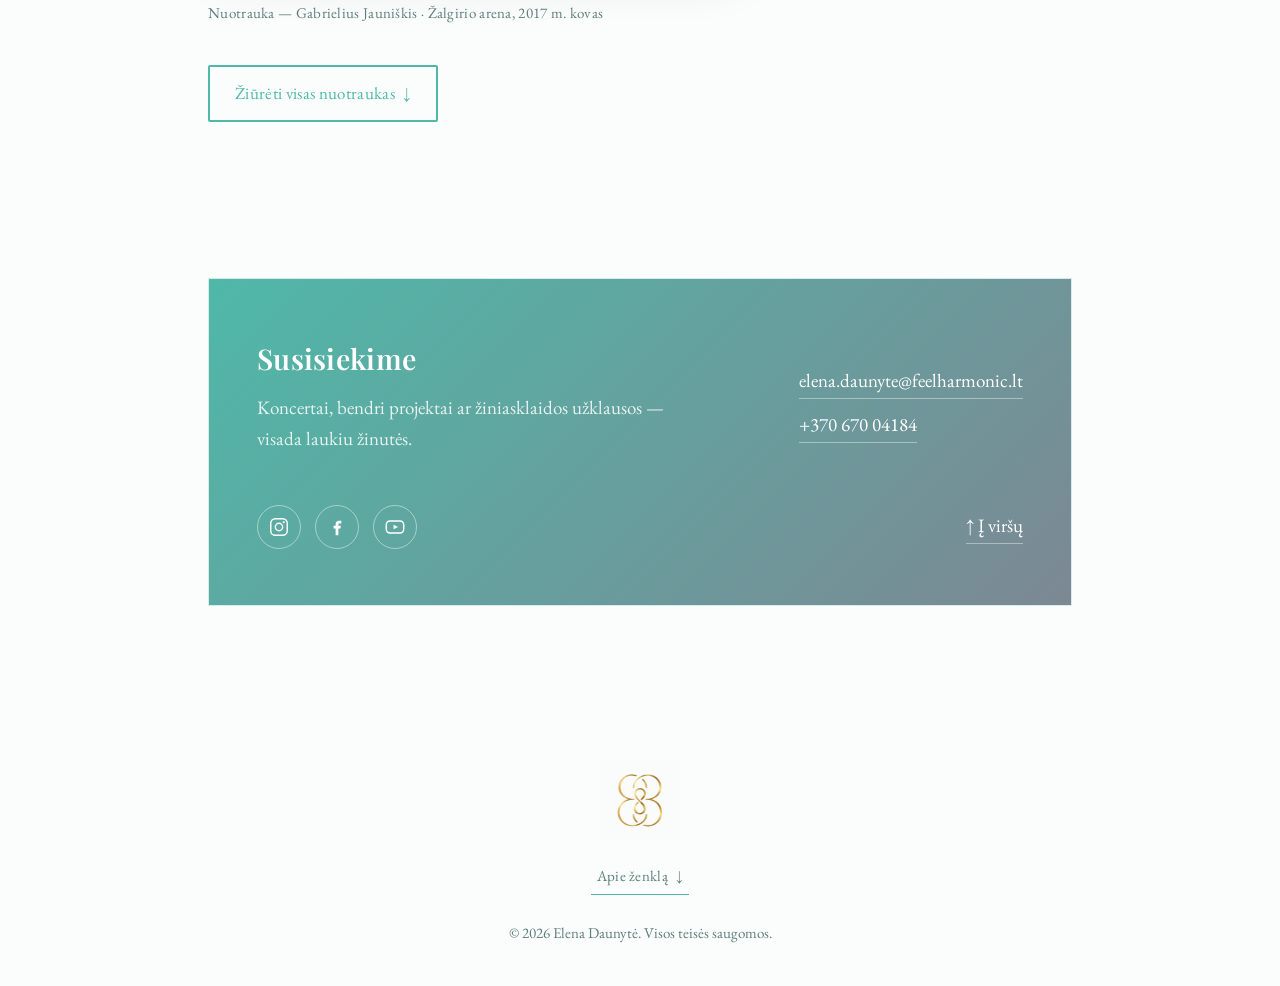
==== commit cfbc2dce: "Strengthen the rule on desktop Across a thousand pixels the pale hairline faded to nothing; it is no" ====
--- a/index.html
+++ b/index.html
@@ -115,7 +115,7 @@
 <link rel="preconnect" href="https://fonts.googleapis.com">
 <link rel="preconnect" href="https://fonts.gstatic.com" crossorigin>
 <link href="https://fonts.googleapis.com/css2?family=Playfair+Display:ital,wght@0,400;0,500;0,600;1,400&family=EB+Garamond:ital,wght@0,400;0,500;1,400&display=swap" rel="stylesheet">
-<link rel="stylesheet" href="style.css?v=122">
+<link rel="stylesheet" href="style.css?v=123">
 </head>
 <body>
 
--- a/style.css
+++ b/style.css
@@ -737,6 +737,11 @@
   background:#cfe6e1;
   margin-top:24px;
 }
+/* Kompiuteryje linija ilga ir blyški pranyktų, tad ji storesnė ir
+   smaragdinė; telefone ji trumpa, ten užtenka šviesios. */
+@media (min-width:861px){
+  #events .section-head::after{height:2px; background:var(--accent);}
+}
 
 /* Spalva tenka tik kvietimo tekstui — sekcija lieka ant to paties
    kreminio fono kaip visos kitos. */
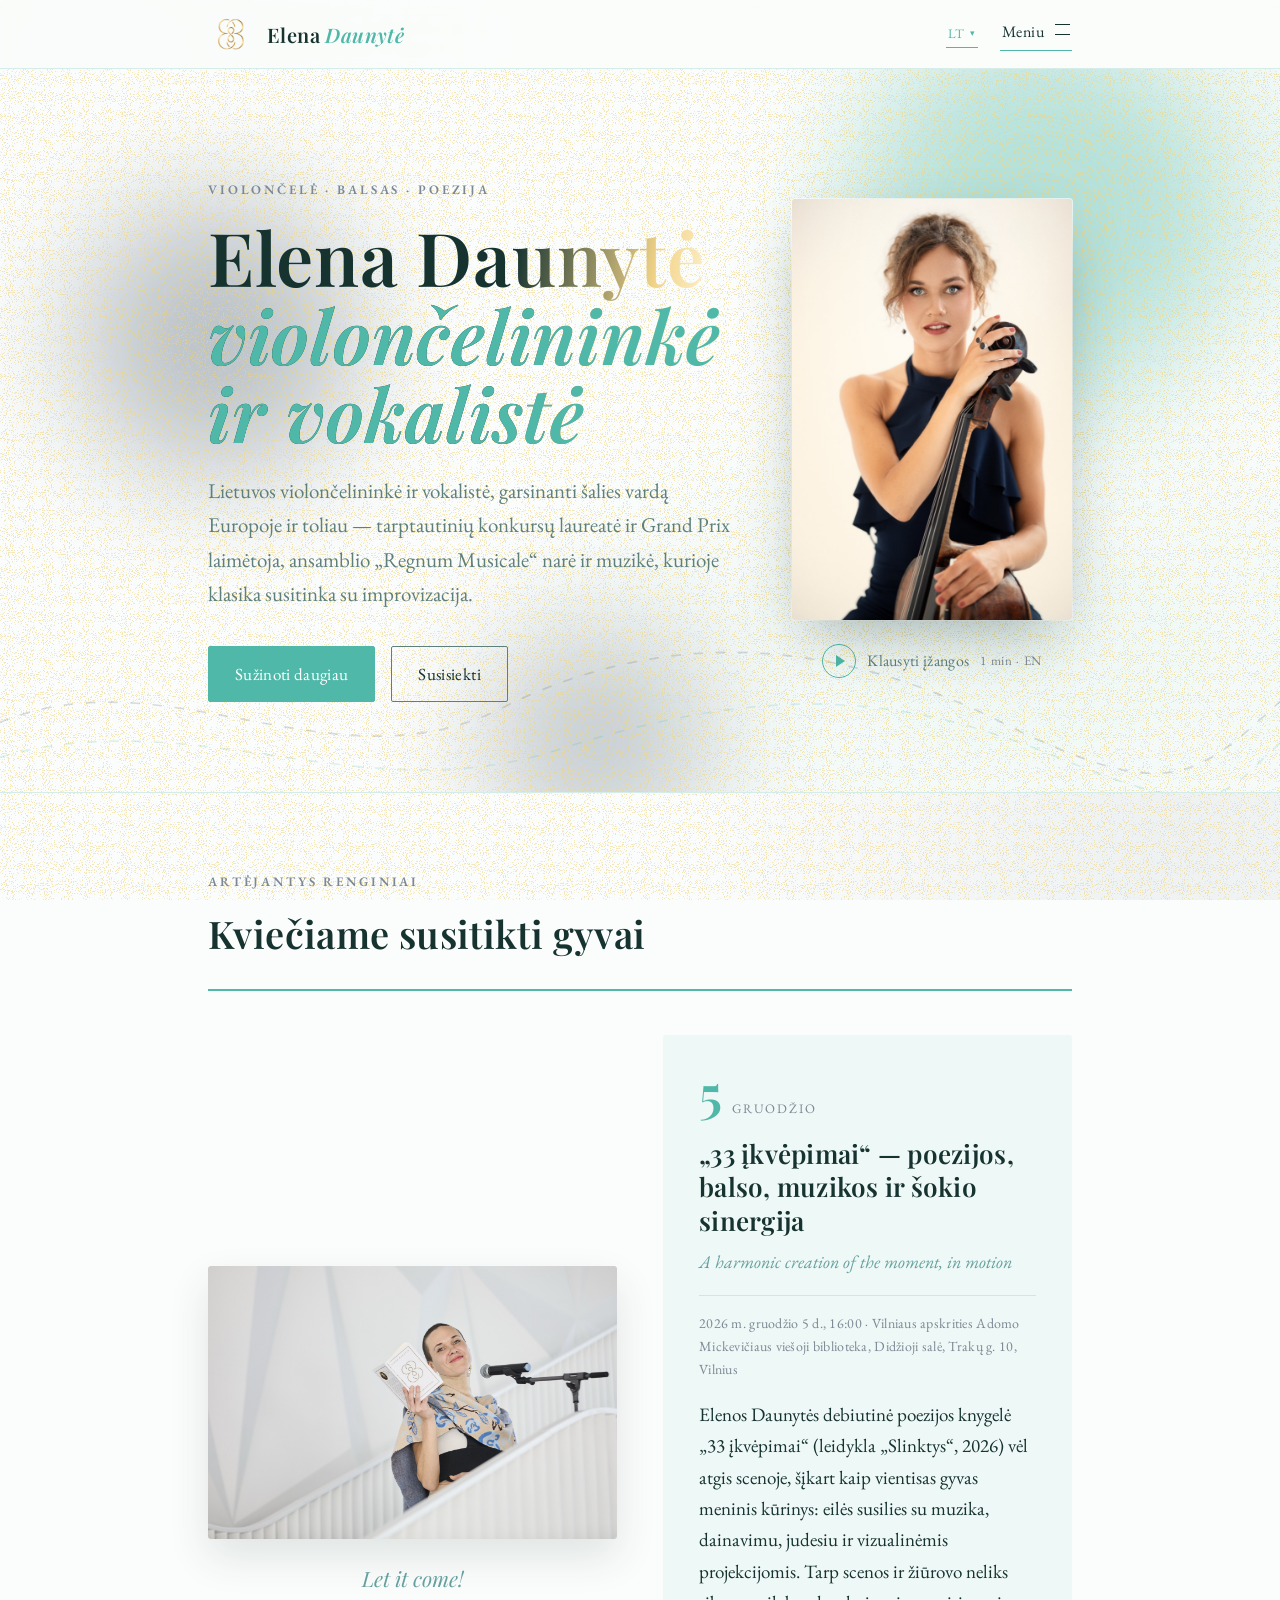
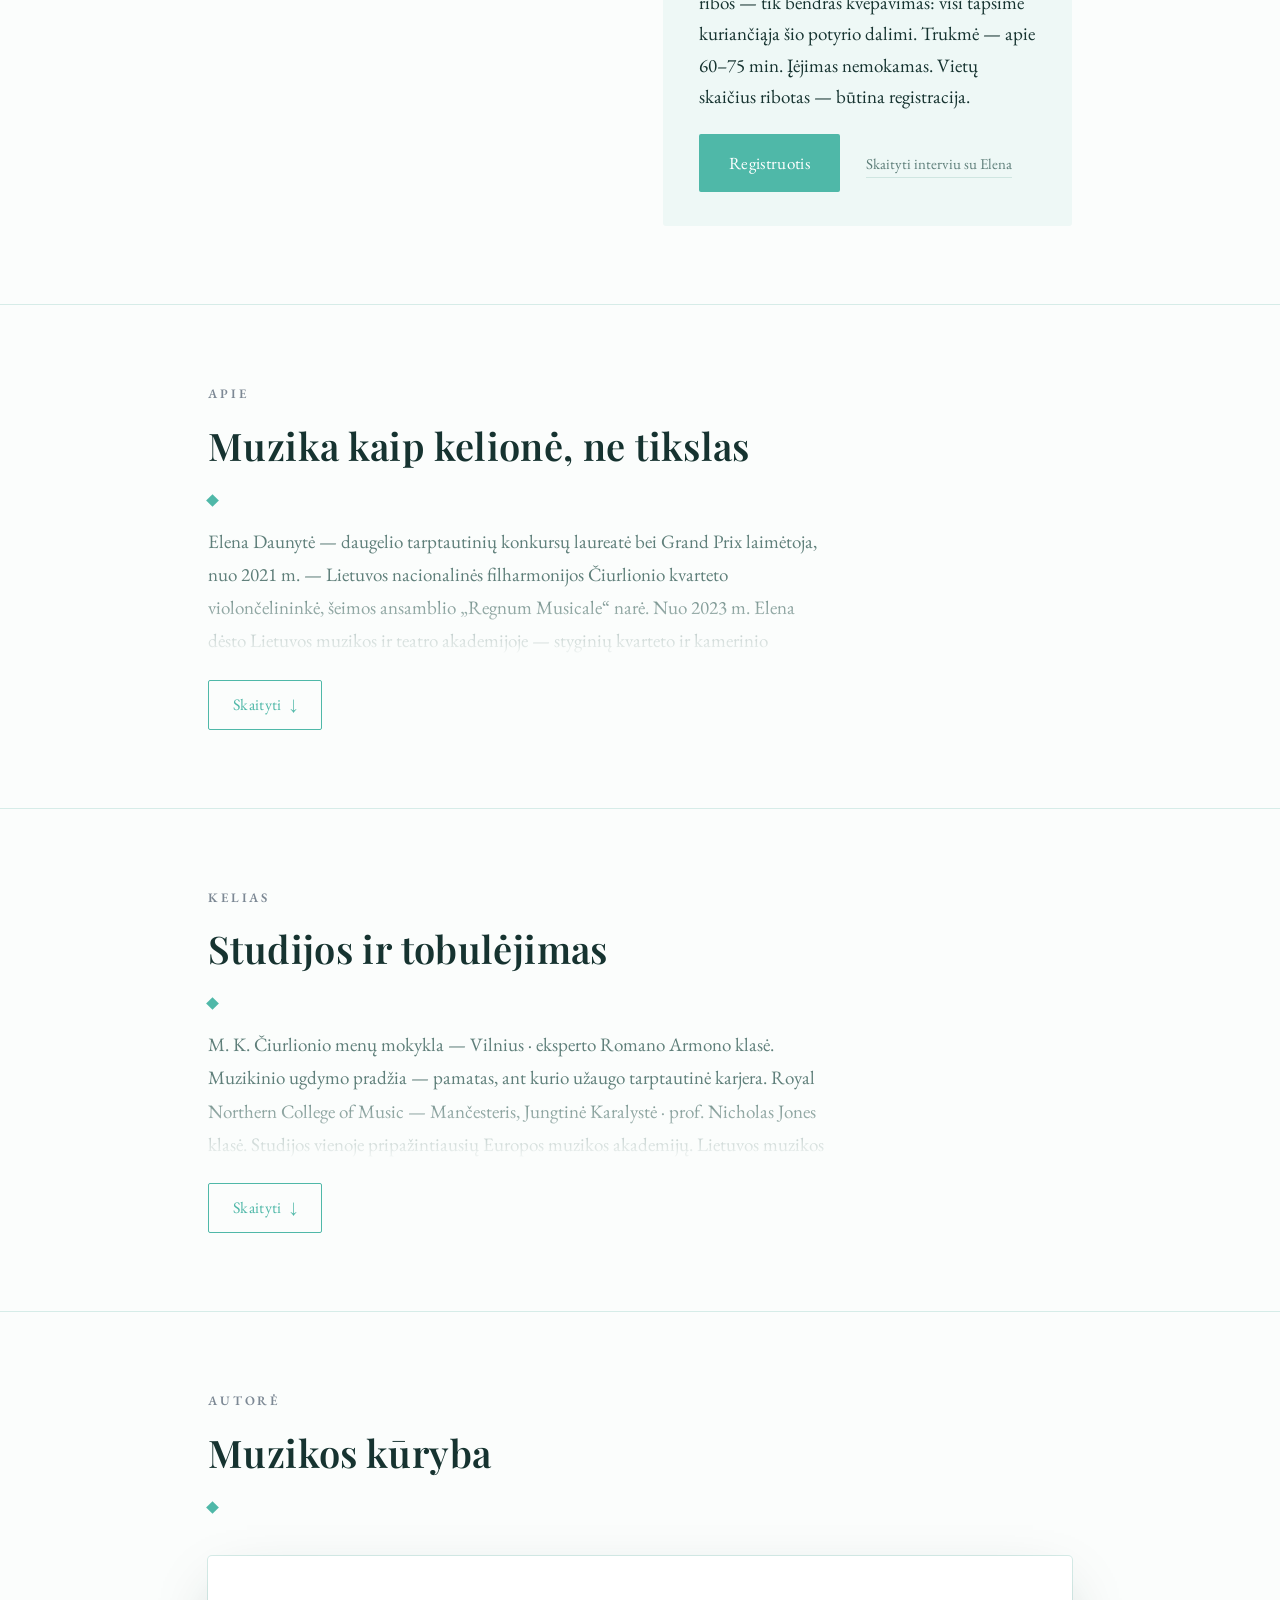
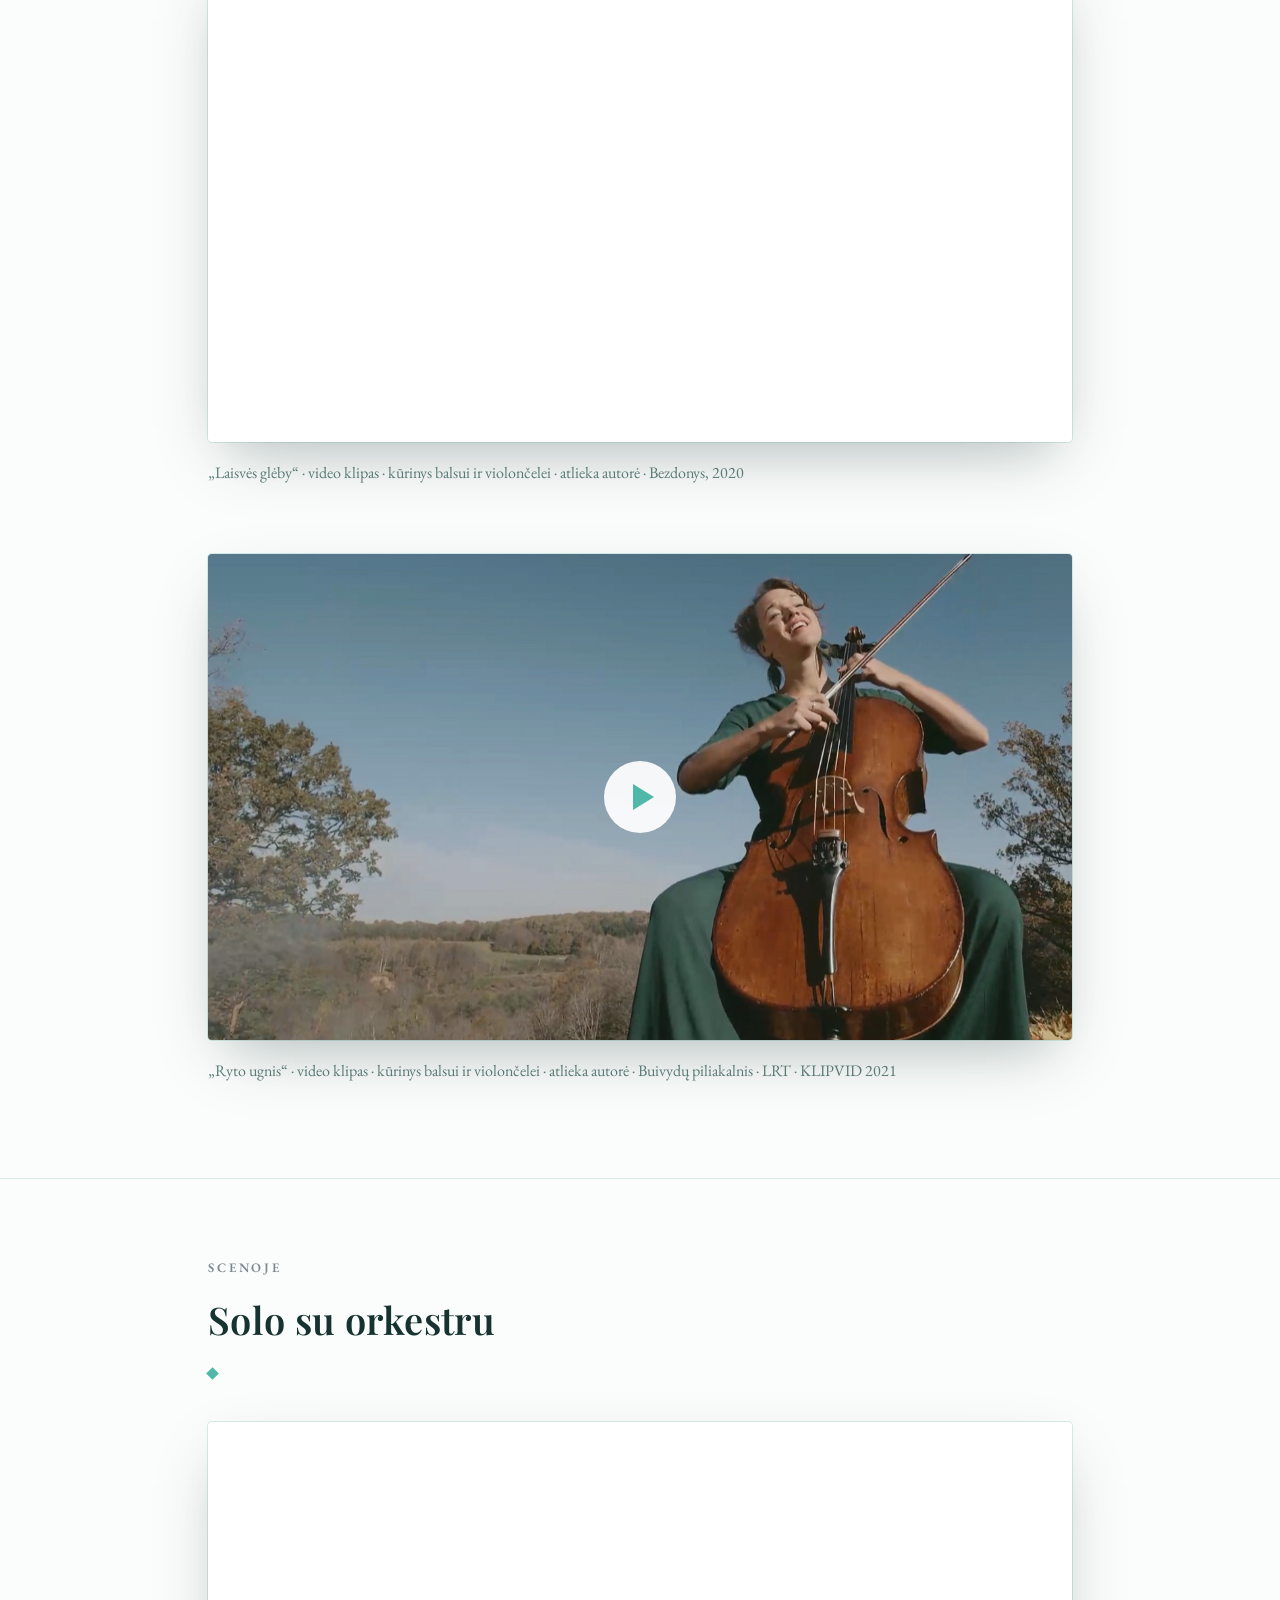
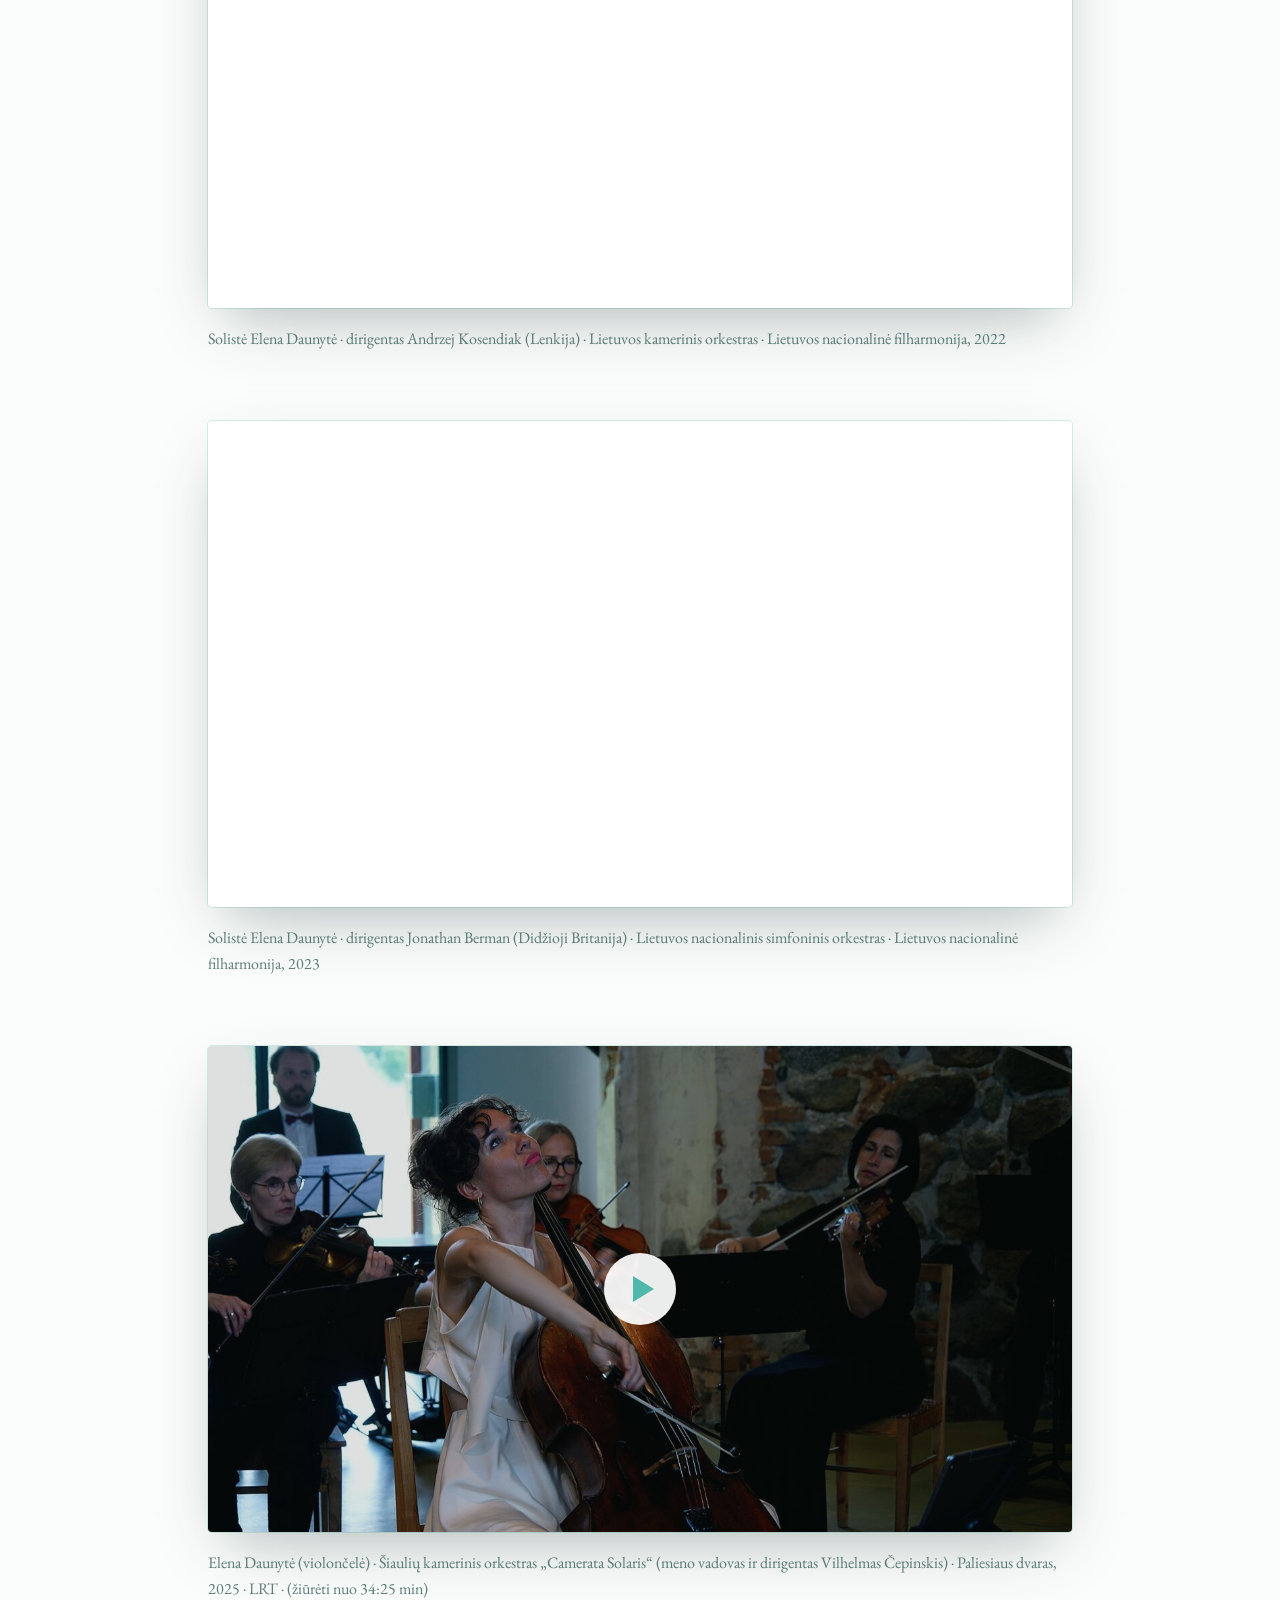
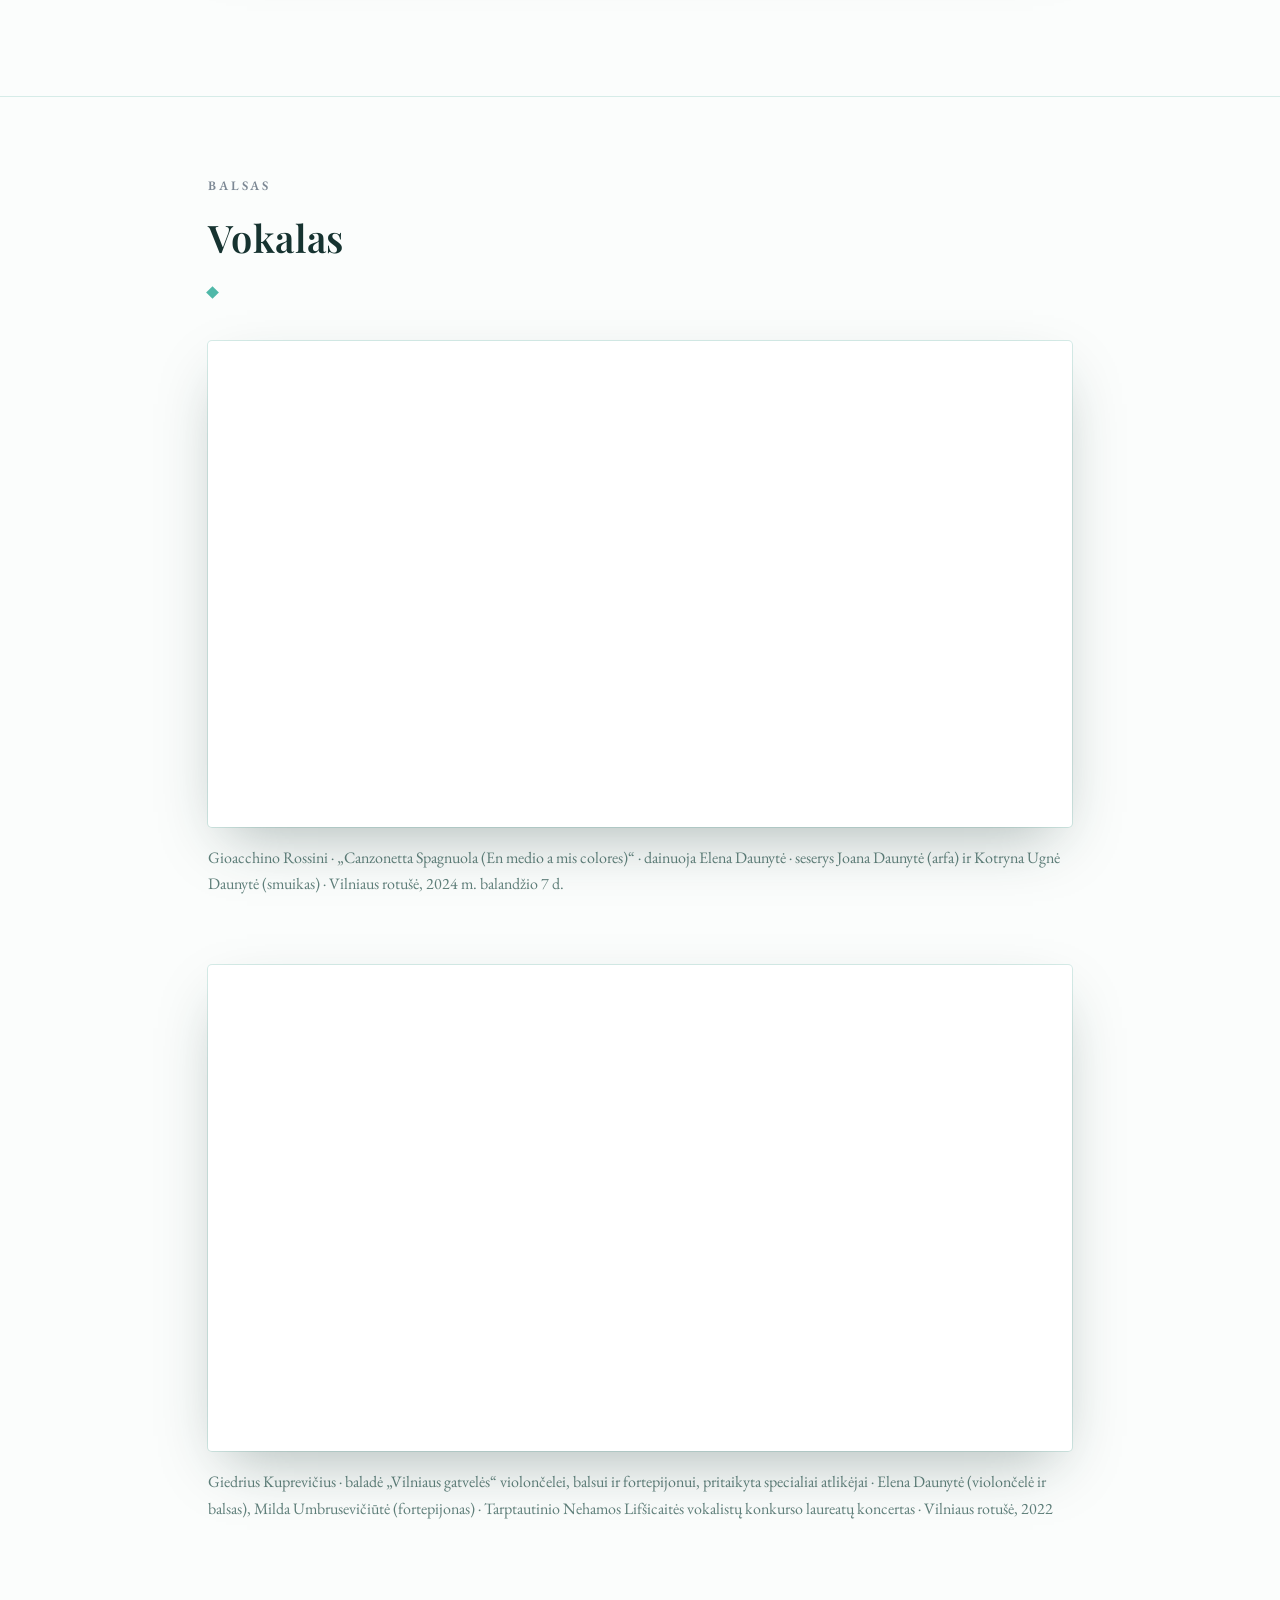
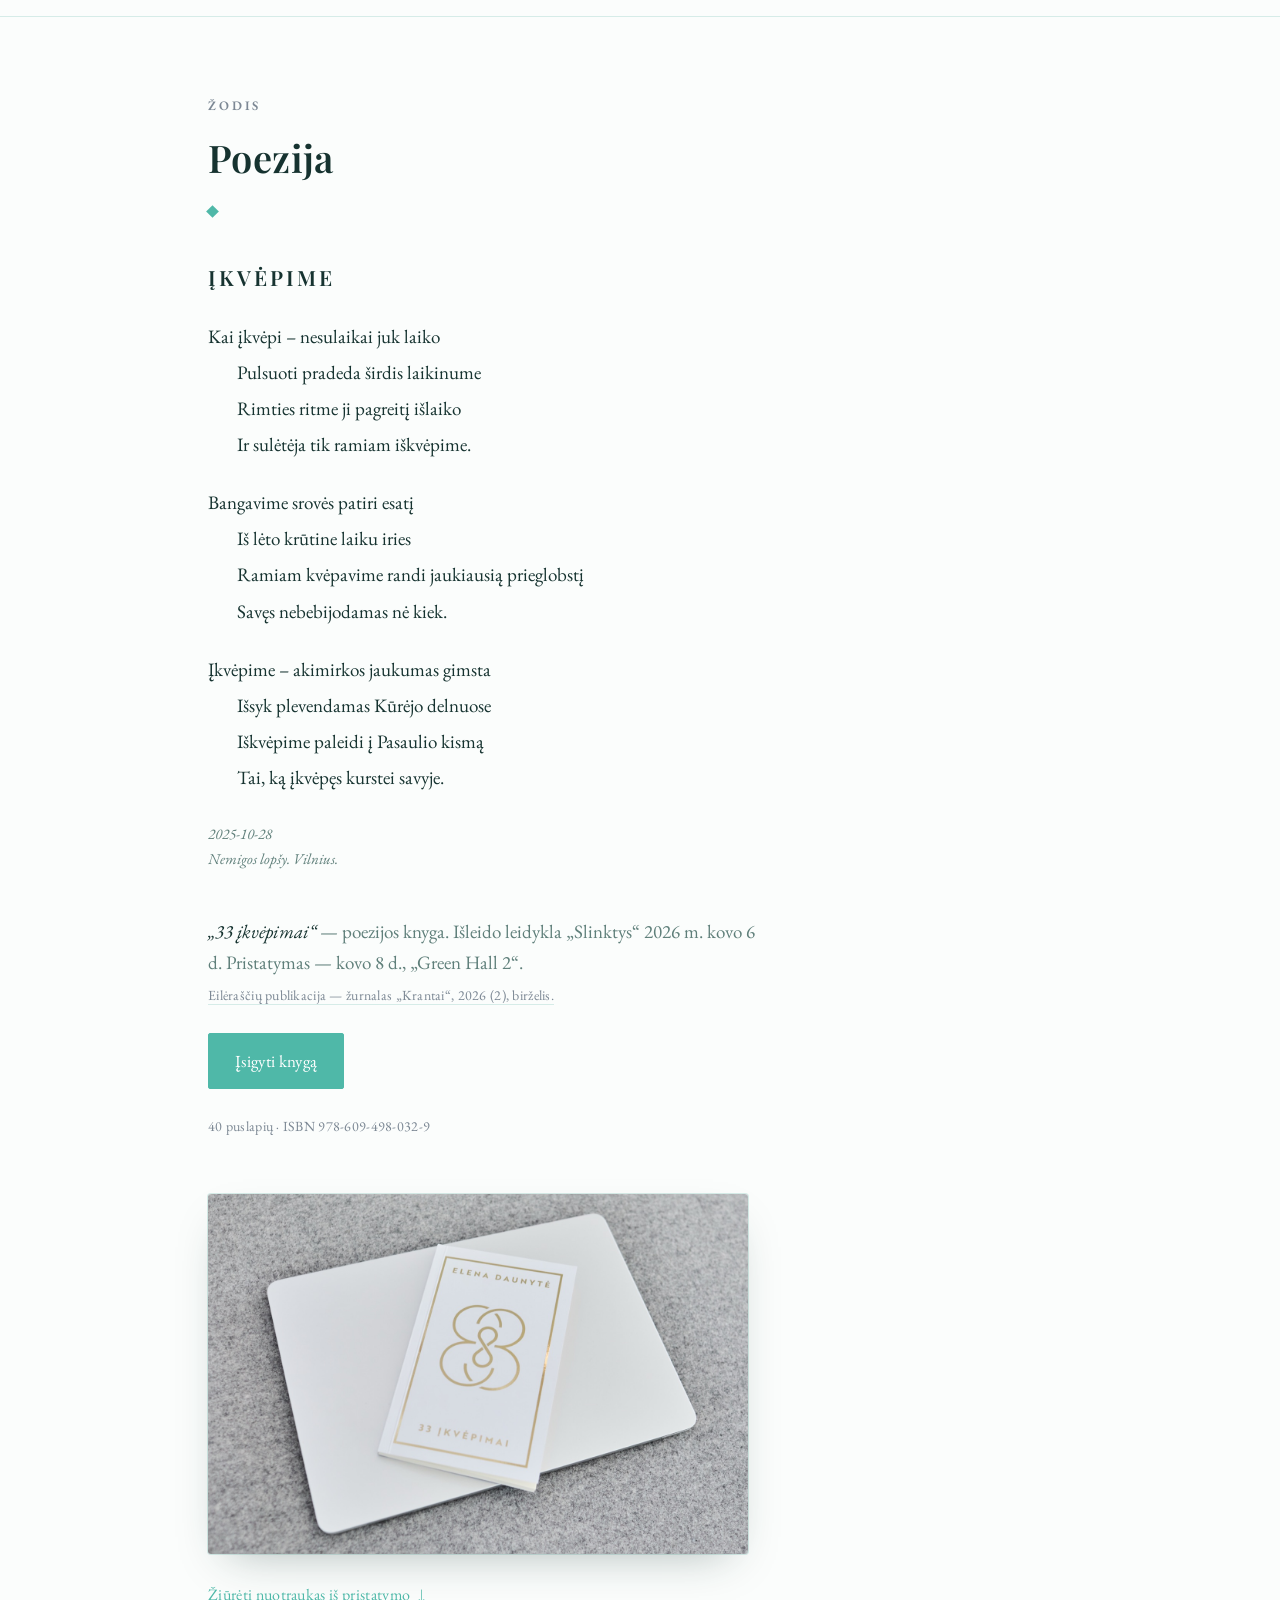
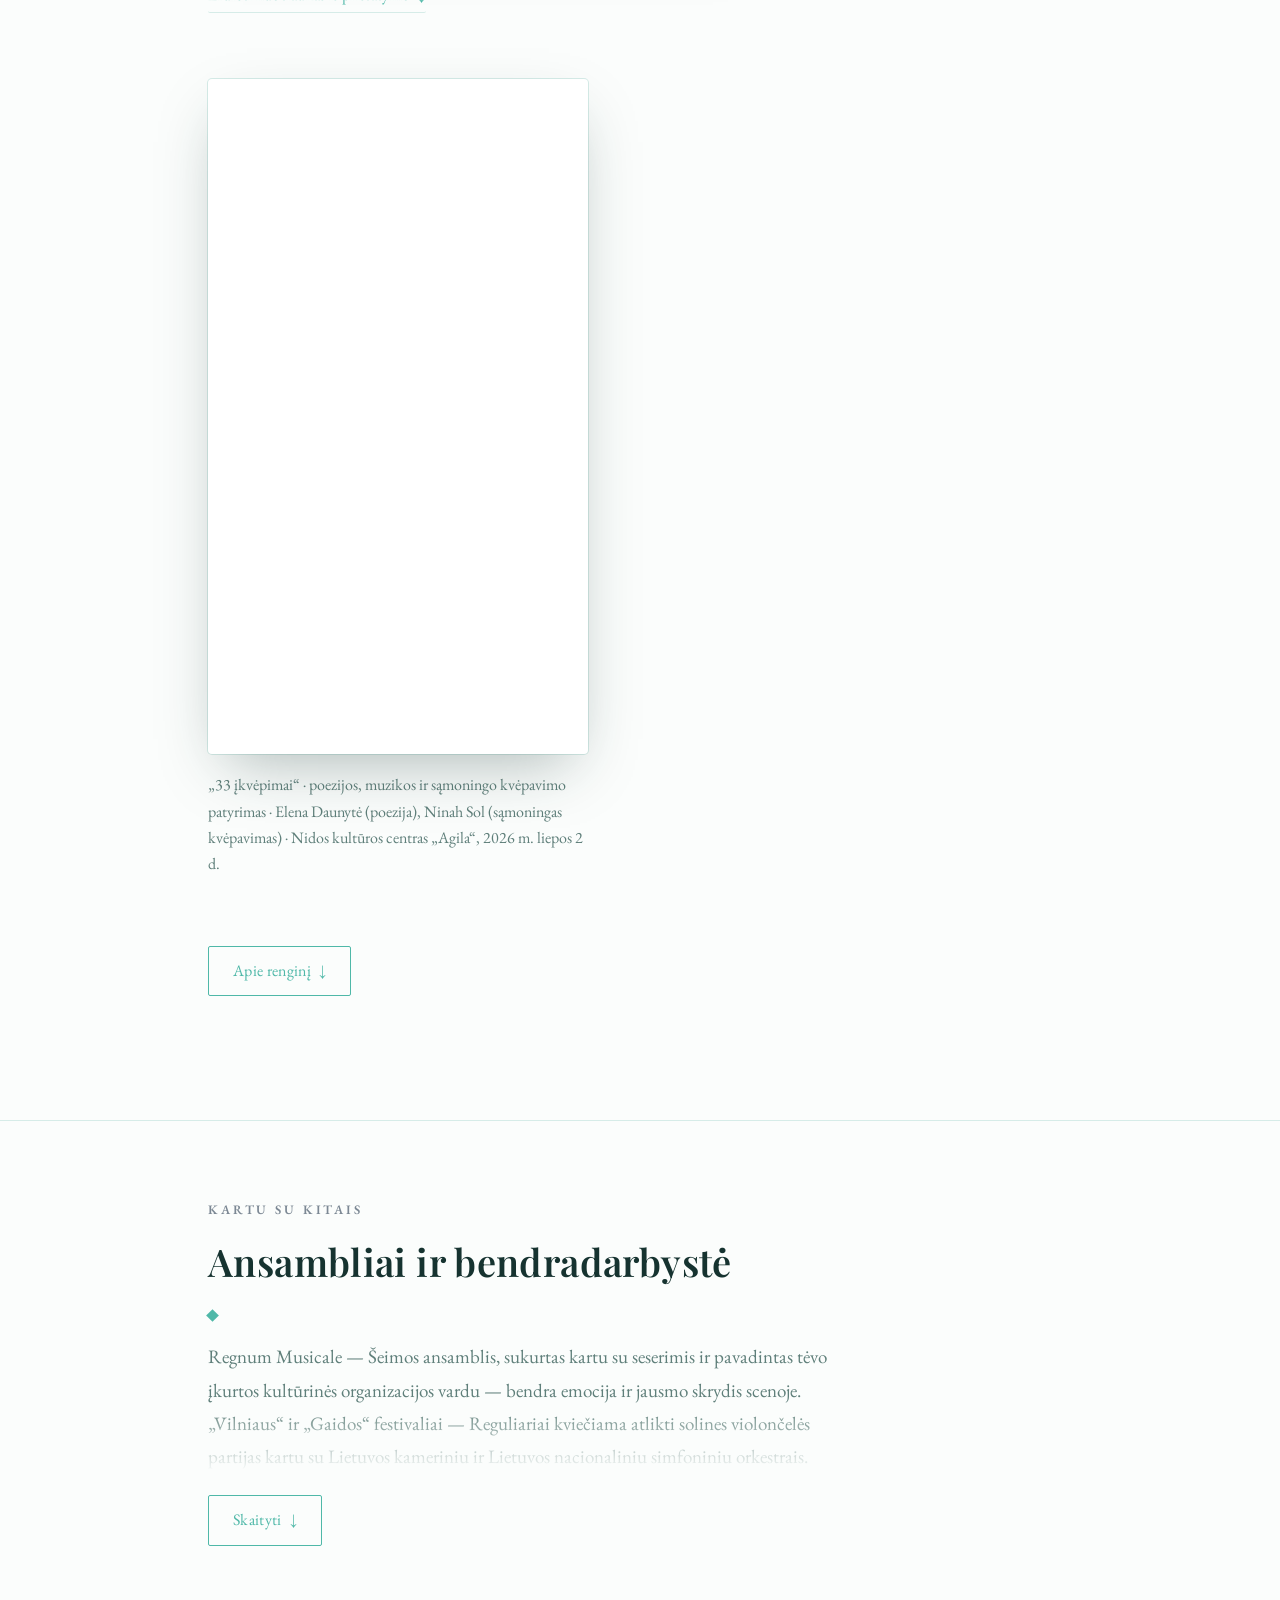
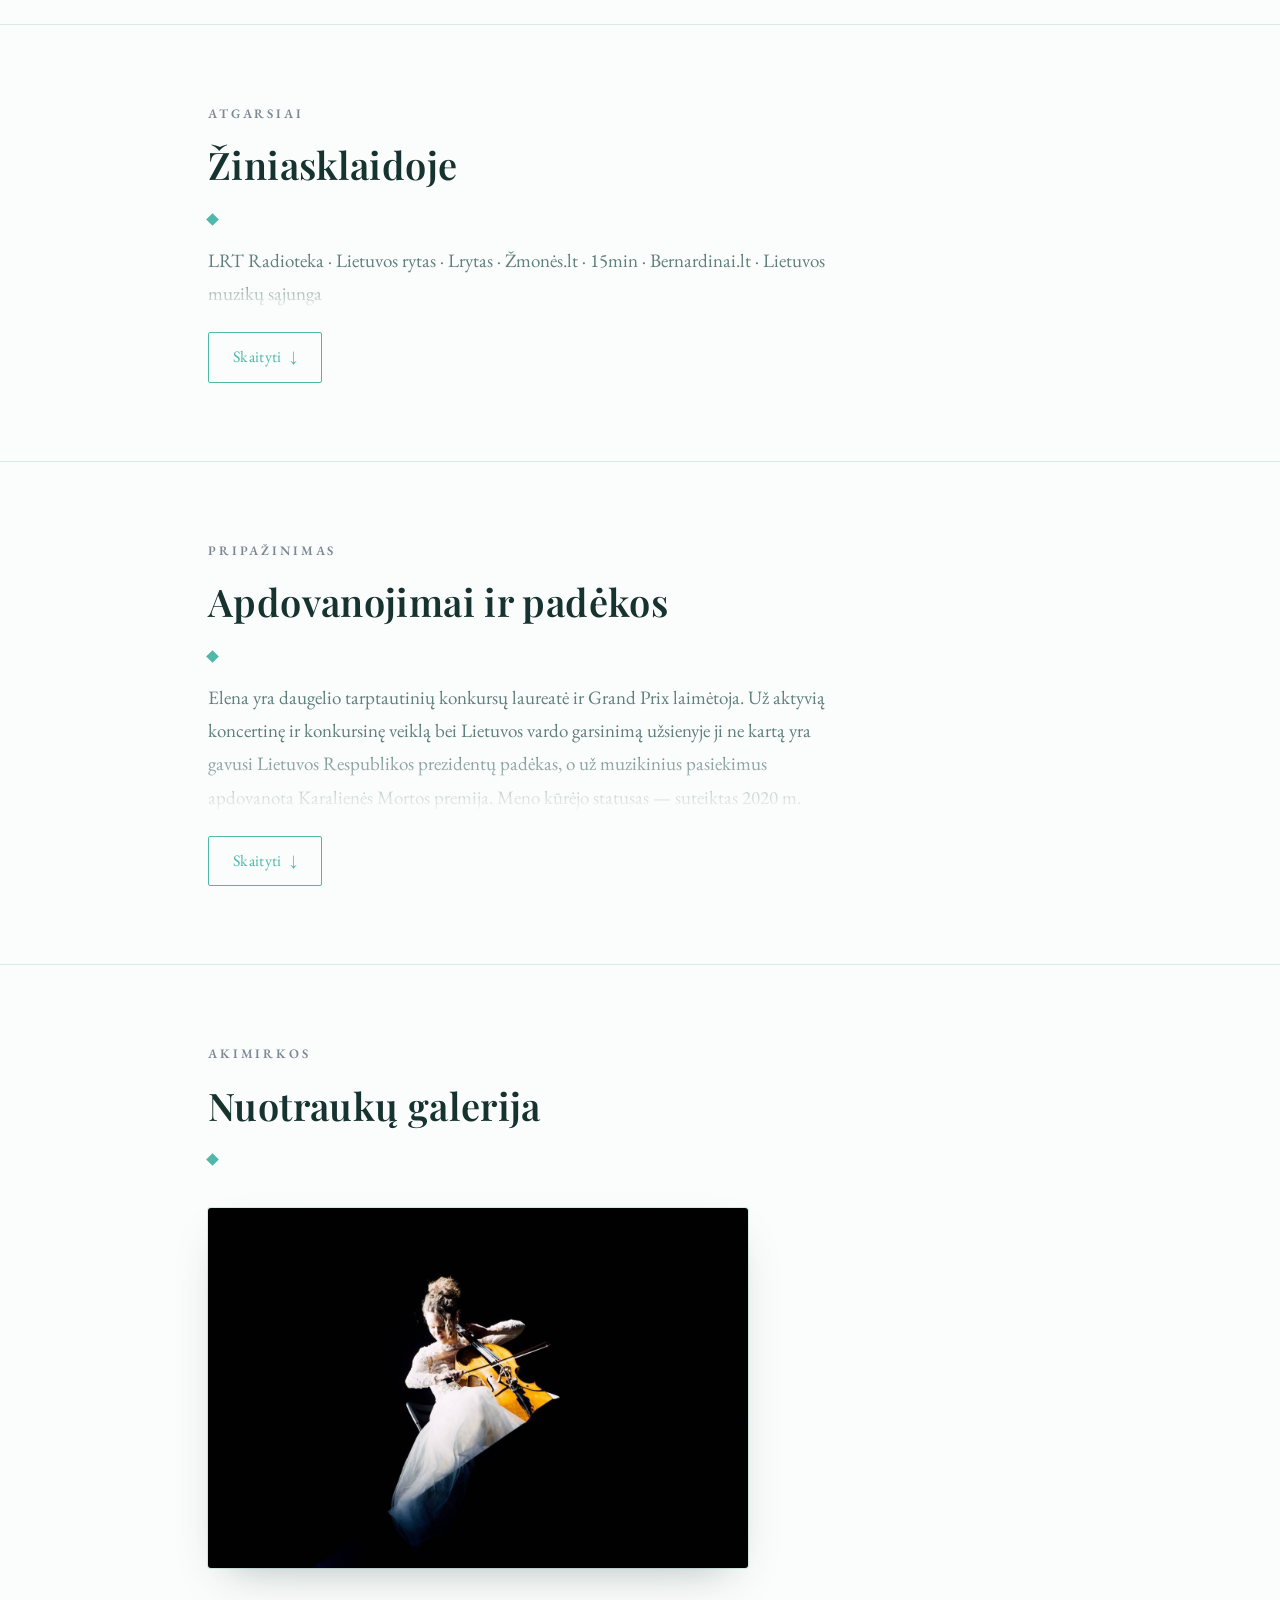
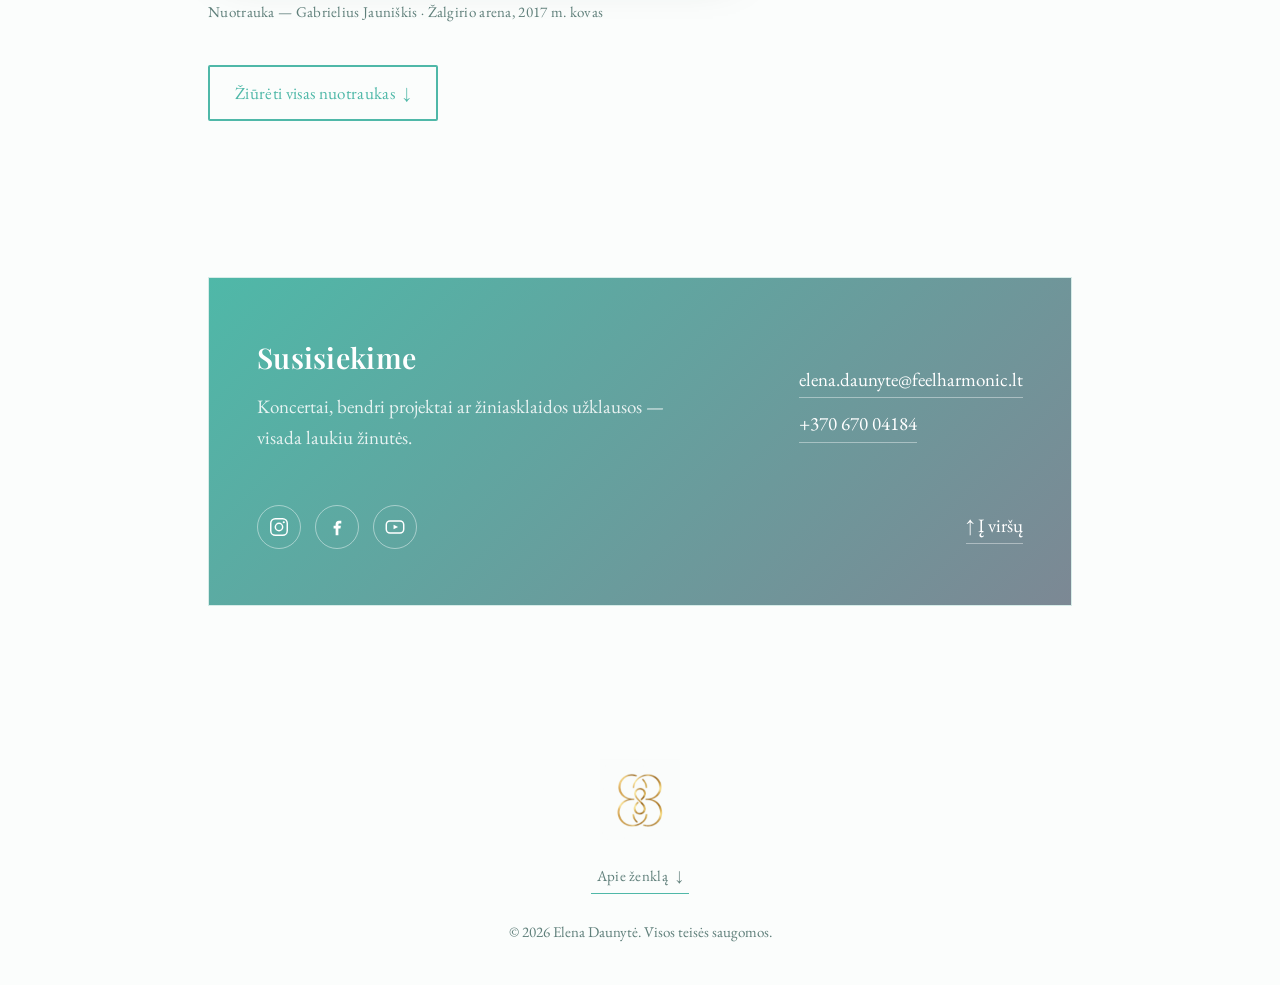
==== commit cf4c5d12: "Thin the desktop rule a touch Two pixels was a shade heavy across the full width; one and a half kee" ====
--- a/index.html
+++ b/index.html
@@ -115,7 +115,7 @@
 <link rel="preconnect" href="https://fonts.googleapis.com">
 <link rel="preconnect" href="https://fonts.gstatic.com" crossorigin>
 <link href="https://fonts.googleapis.com/css2?family=Playfair+Display:ital,wght@0,400;0,500;0,600;1,400&family=EB+Garamond:ital,wght@0,400;0,500;1,400&display=swap" rel="stylesheet">
-<link rel="stylesheet" href="style.css?v=123">
+<link rel="stylesheet" href="style.css?v=124">
 </head>
 <body>
 
--- a/style.css
+++ b/style.css
@@ -740,7 +740,7 @@
 /* Kompiuteryje linija ilga ir blyški pranyktų, tad ji storesnė ir
    smaragdinė; telefone ji trumpa, ten užtenka šviesios. */
 @media (min-width:861px){
-  #events .section-head::after{height:2px; background:var(--accent);}
+  #events .section-head::after{height:1.5px; background:var(--accent);}
 }
 
 /* Spalva tenka tik kvietimo tekstui — sekcija lieka ant to paties
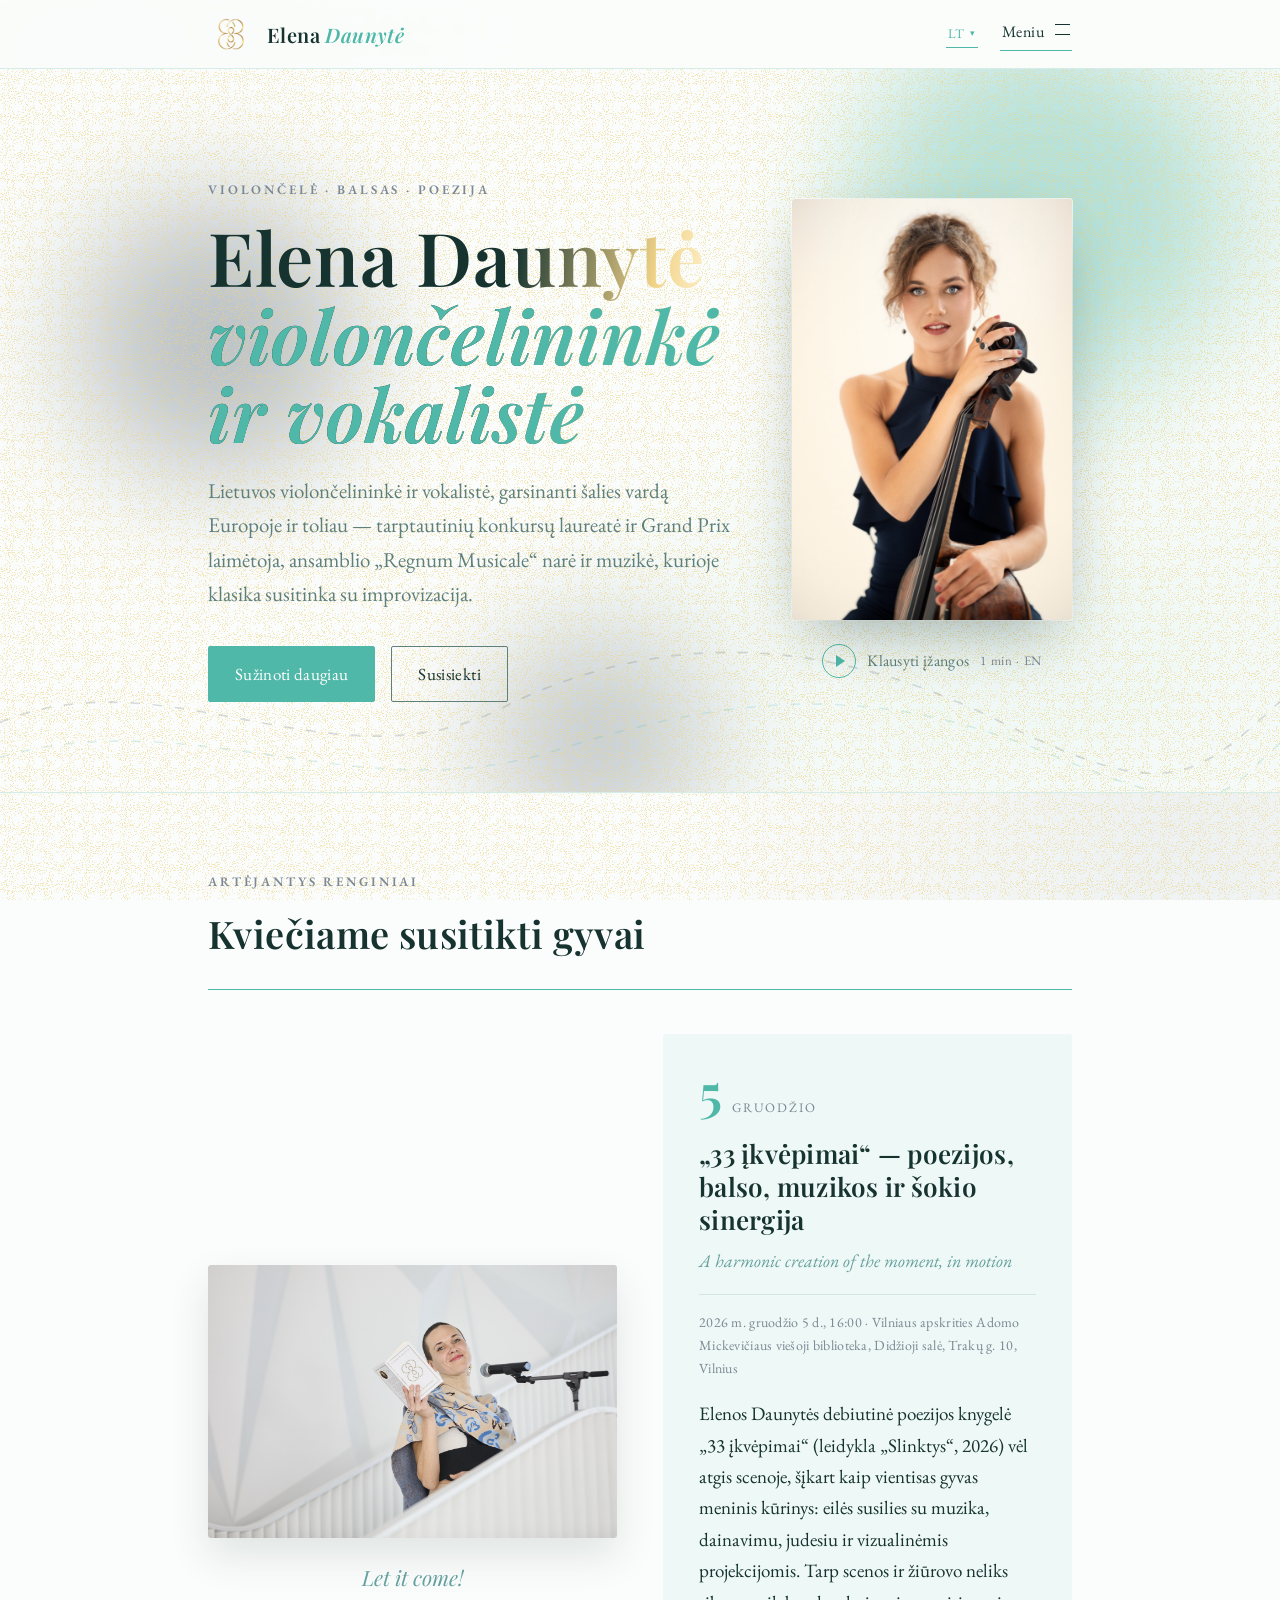
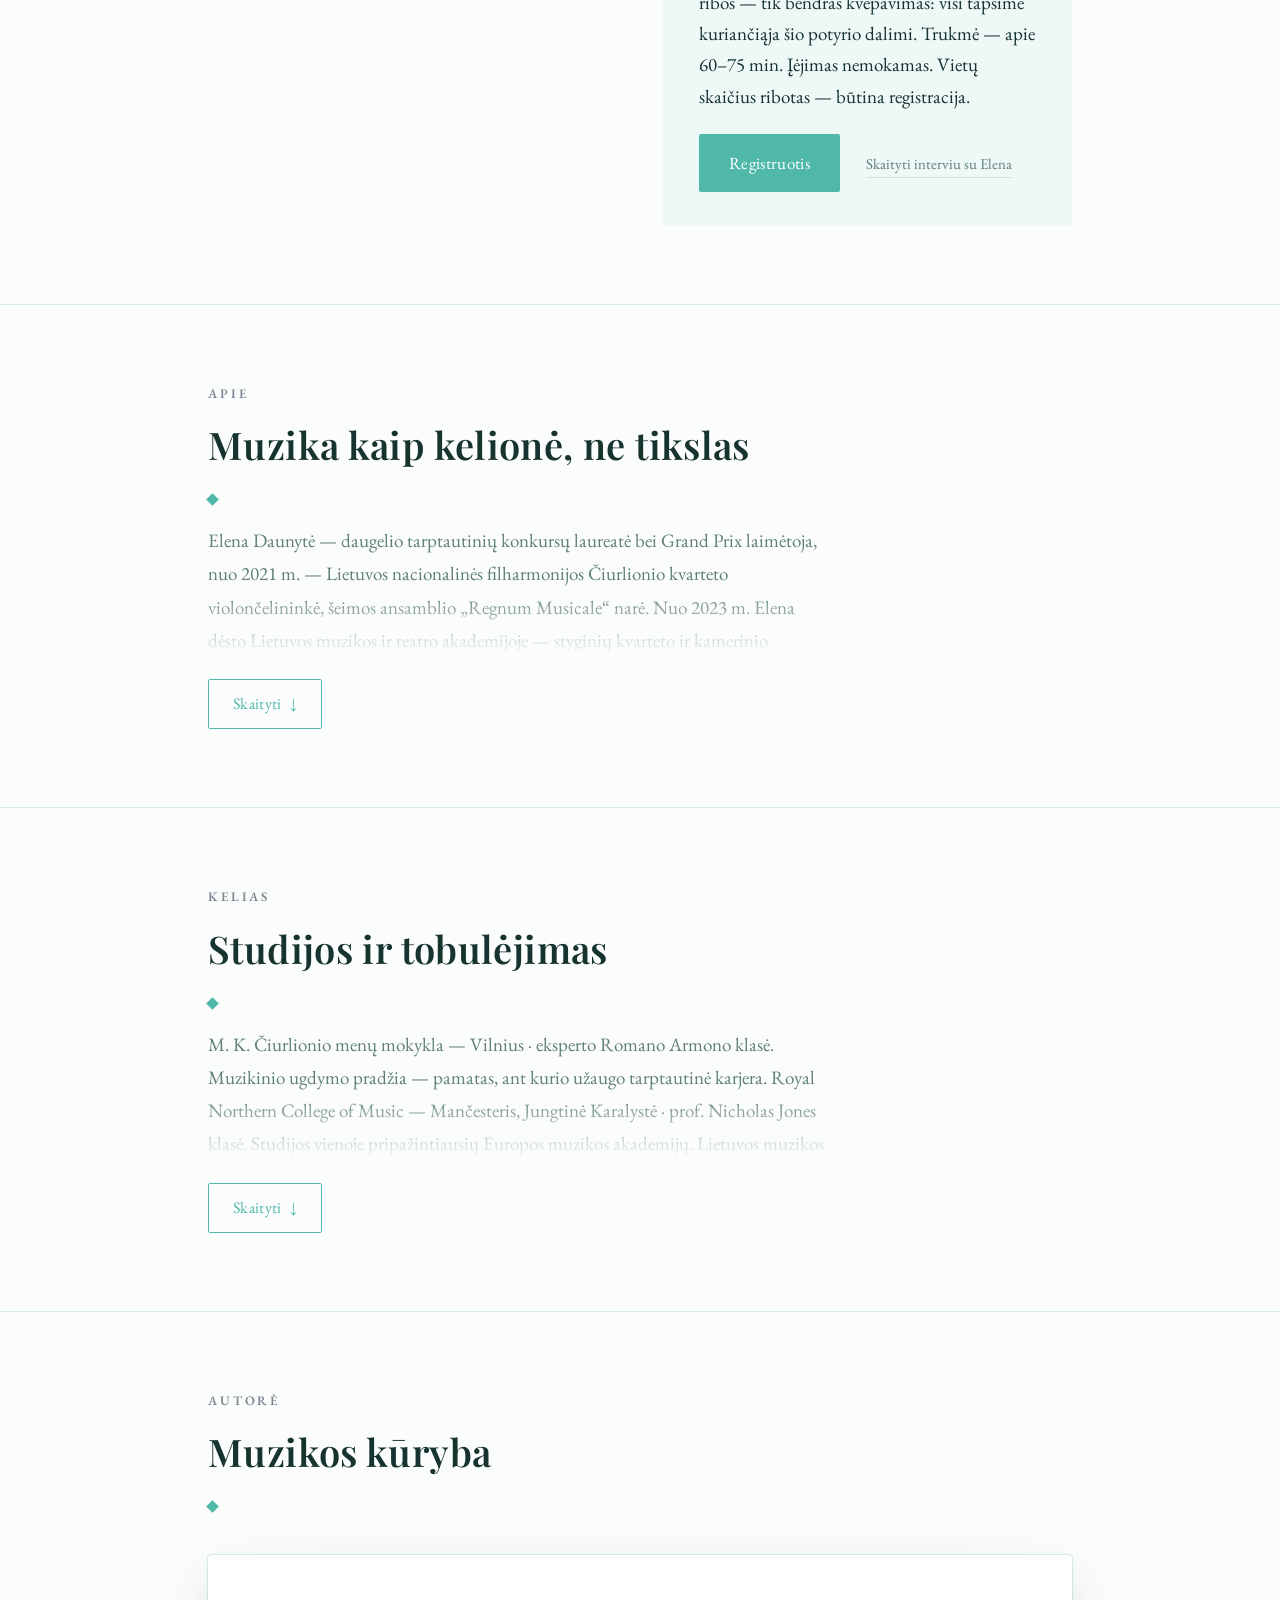
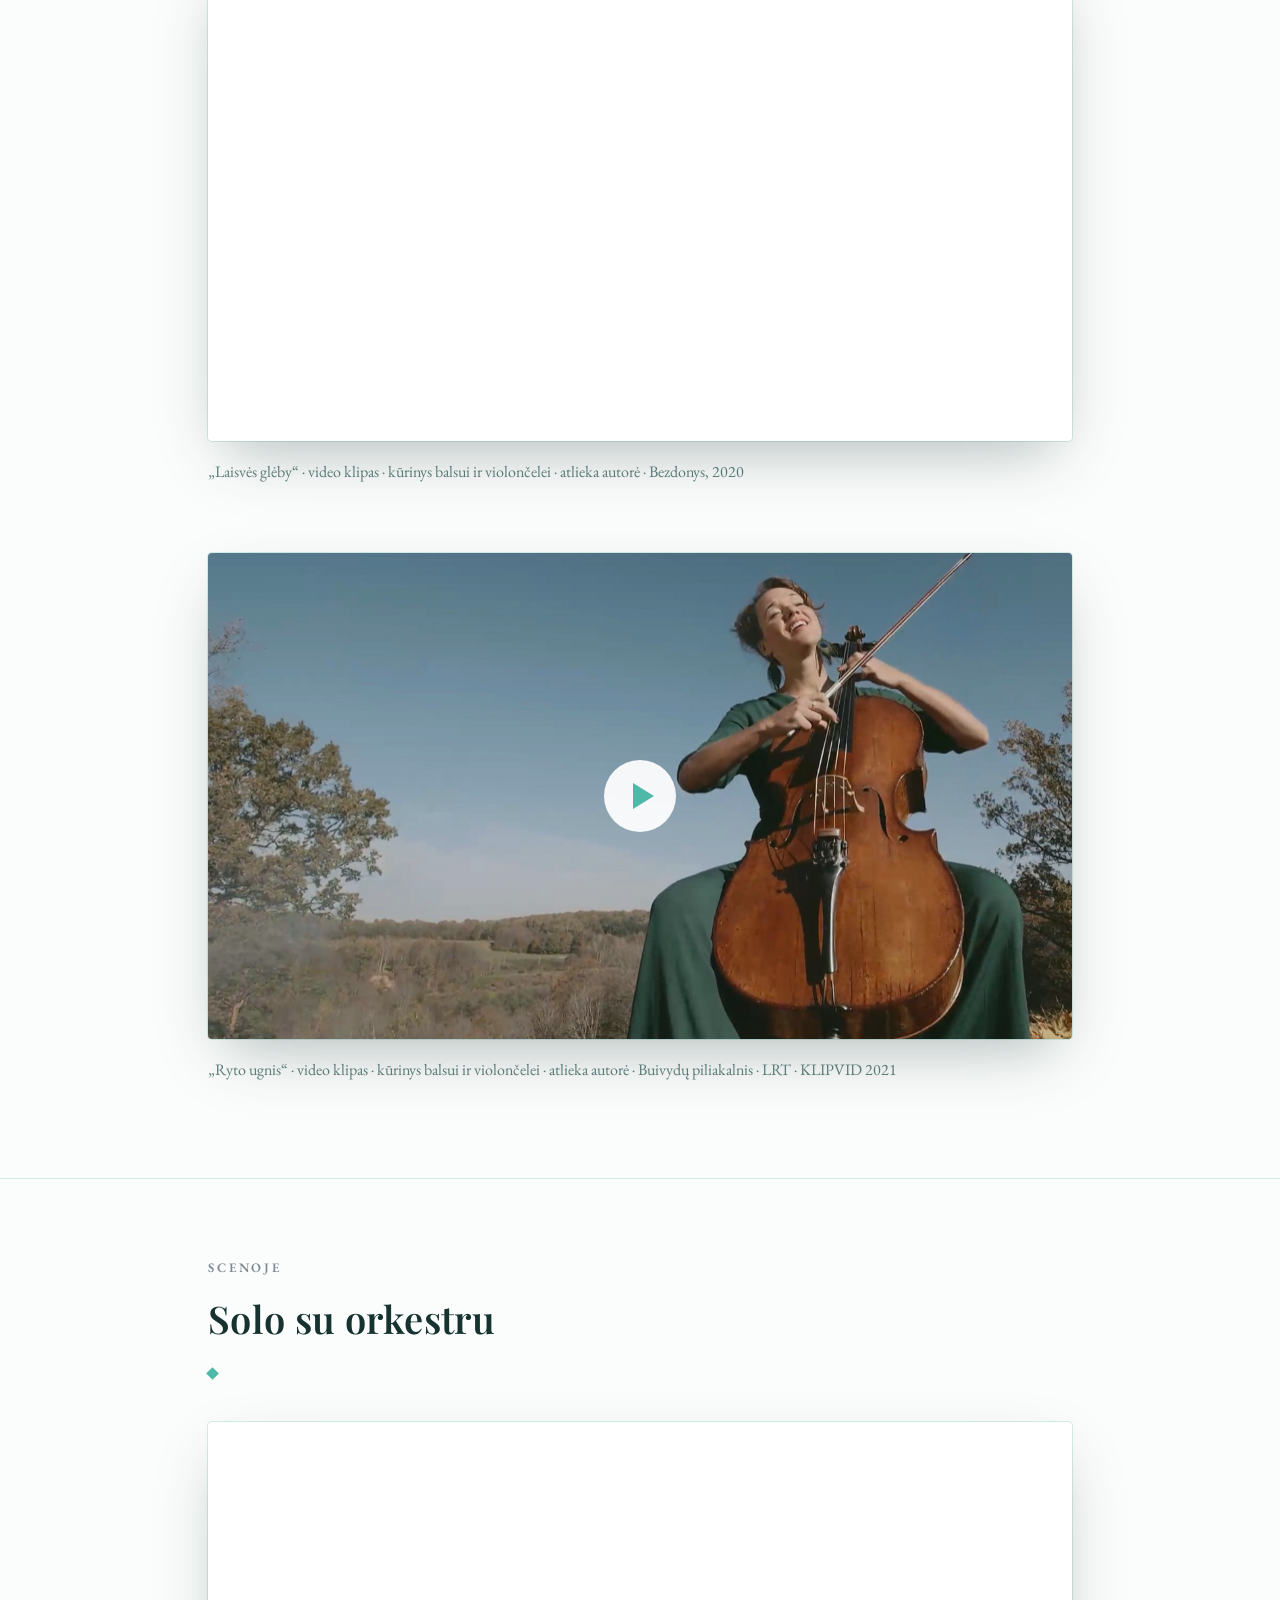
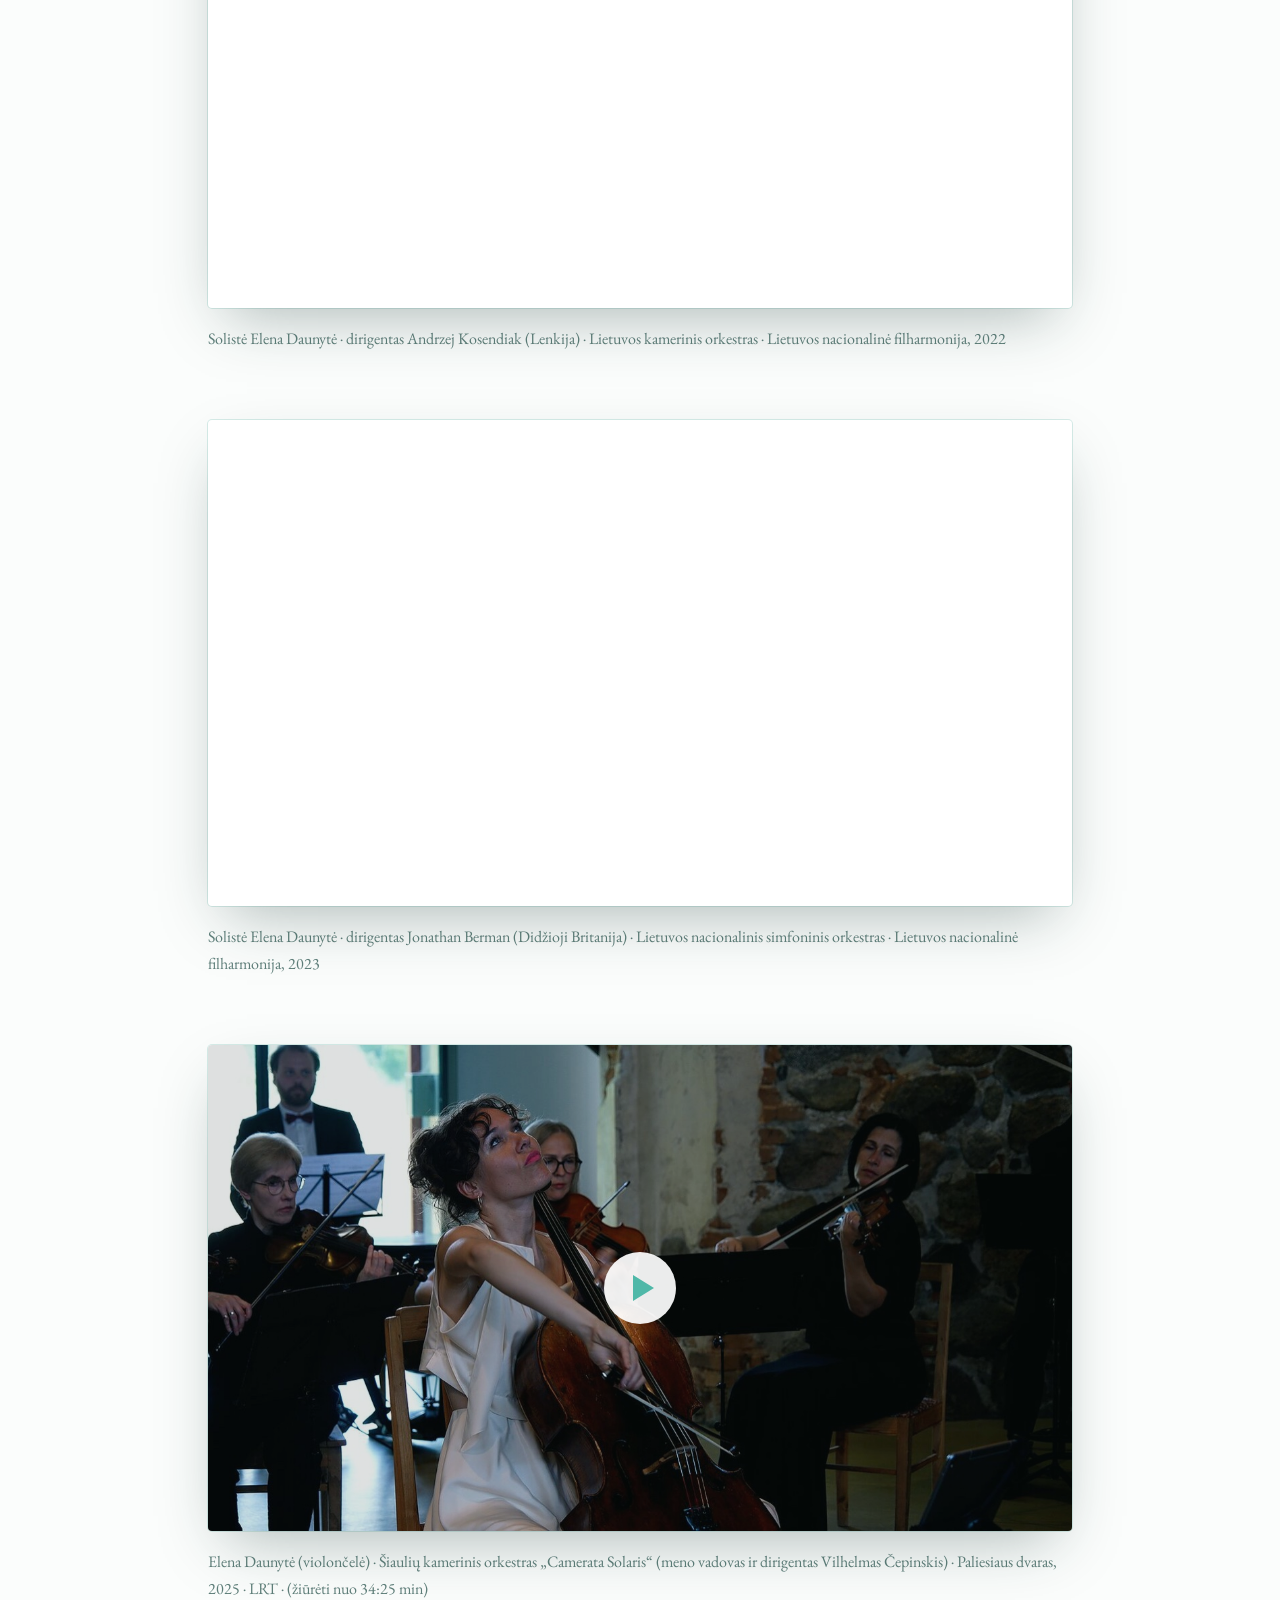
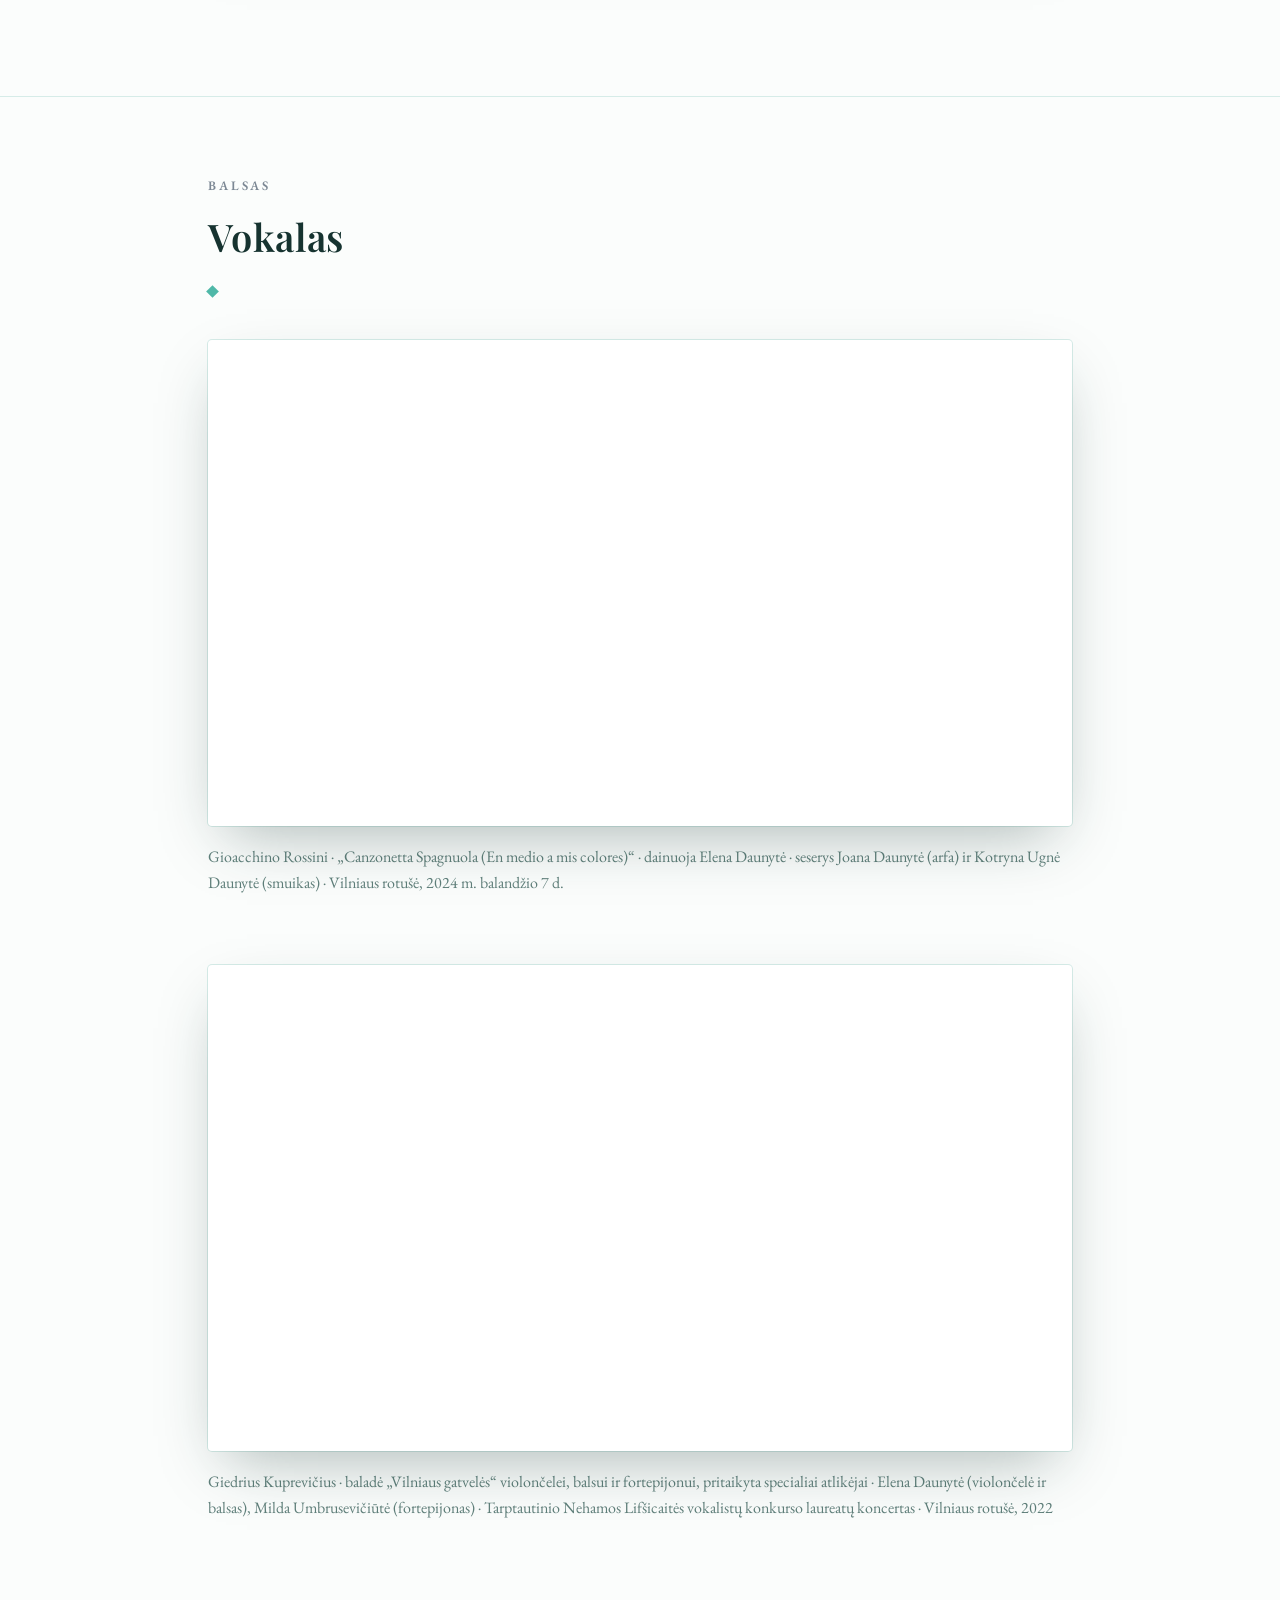
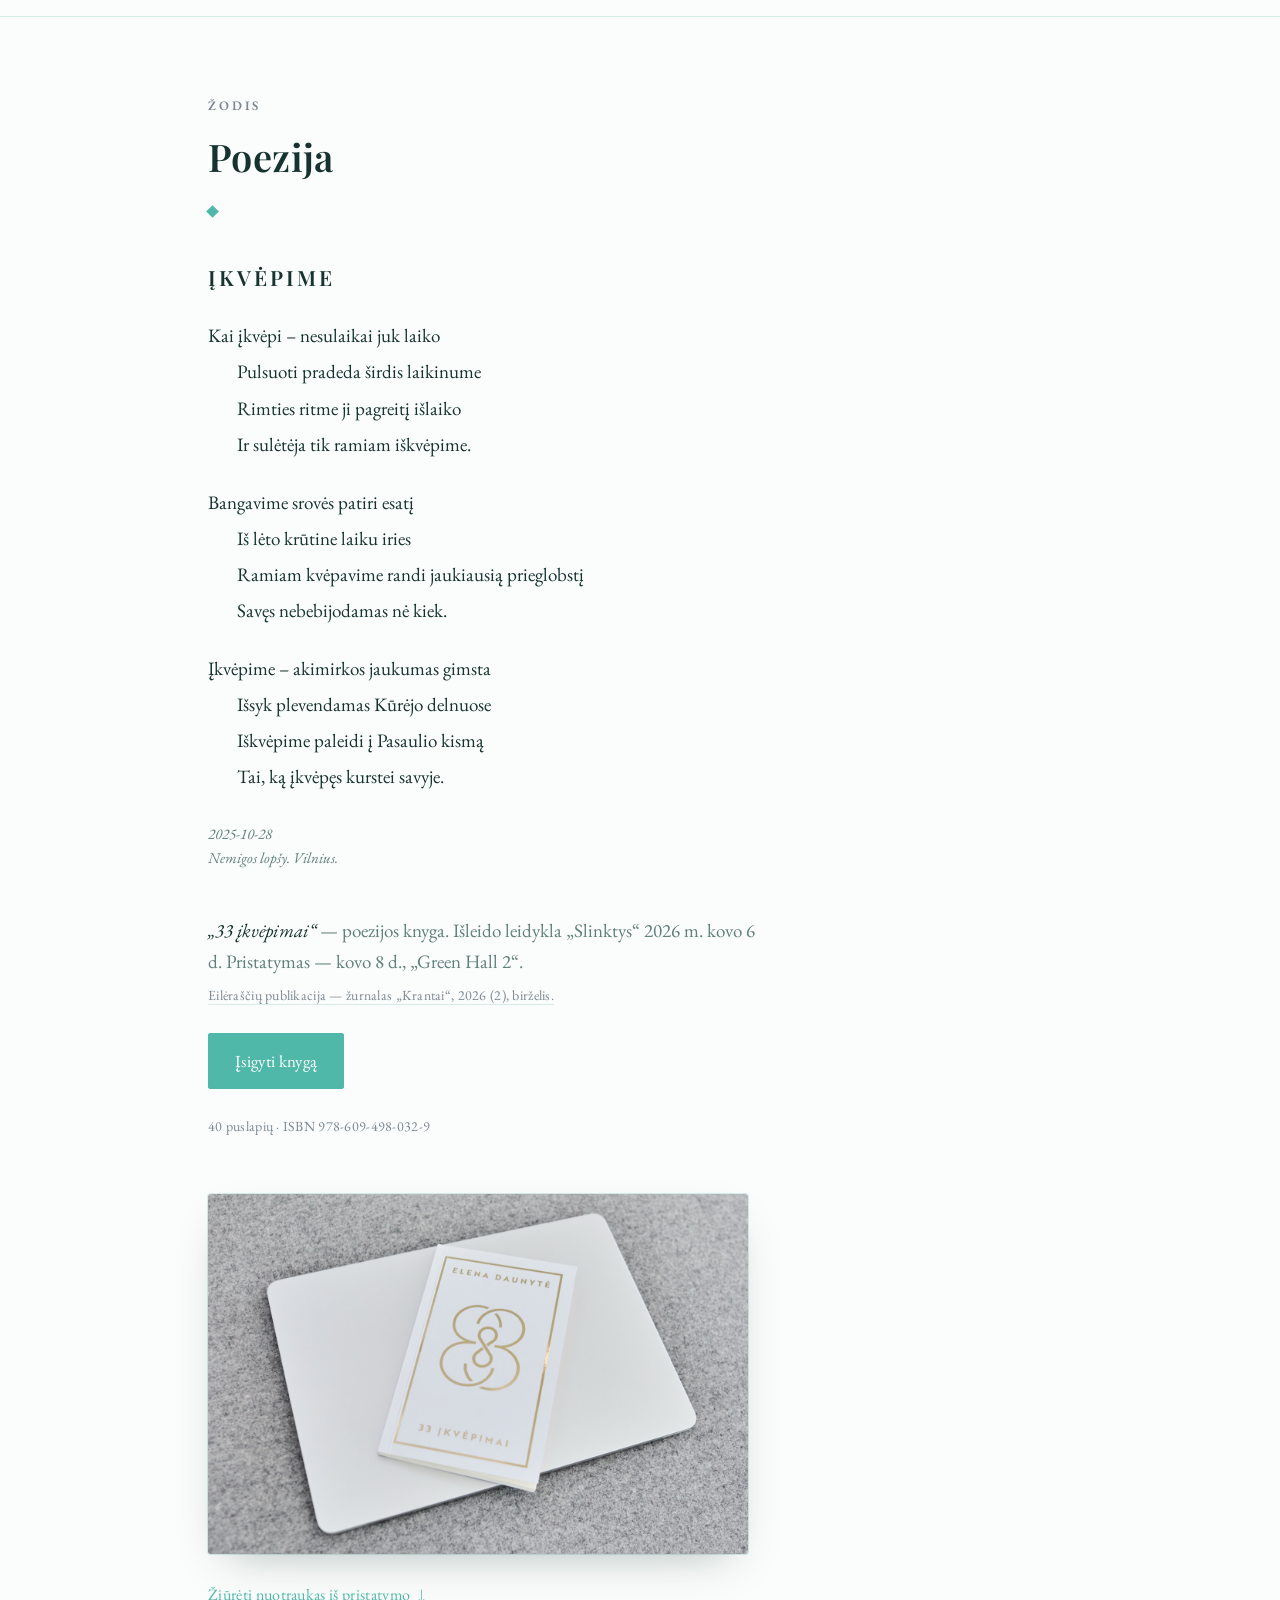
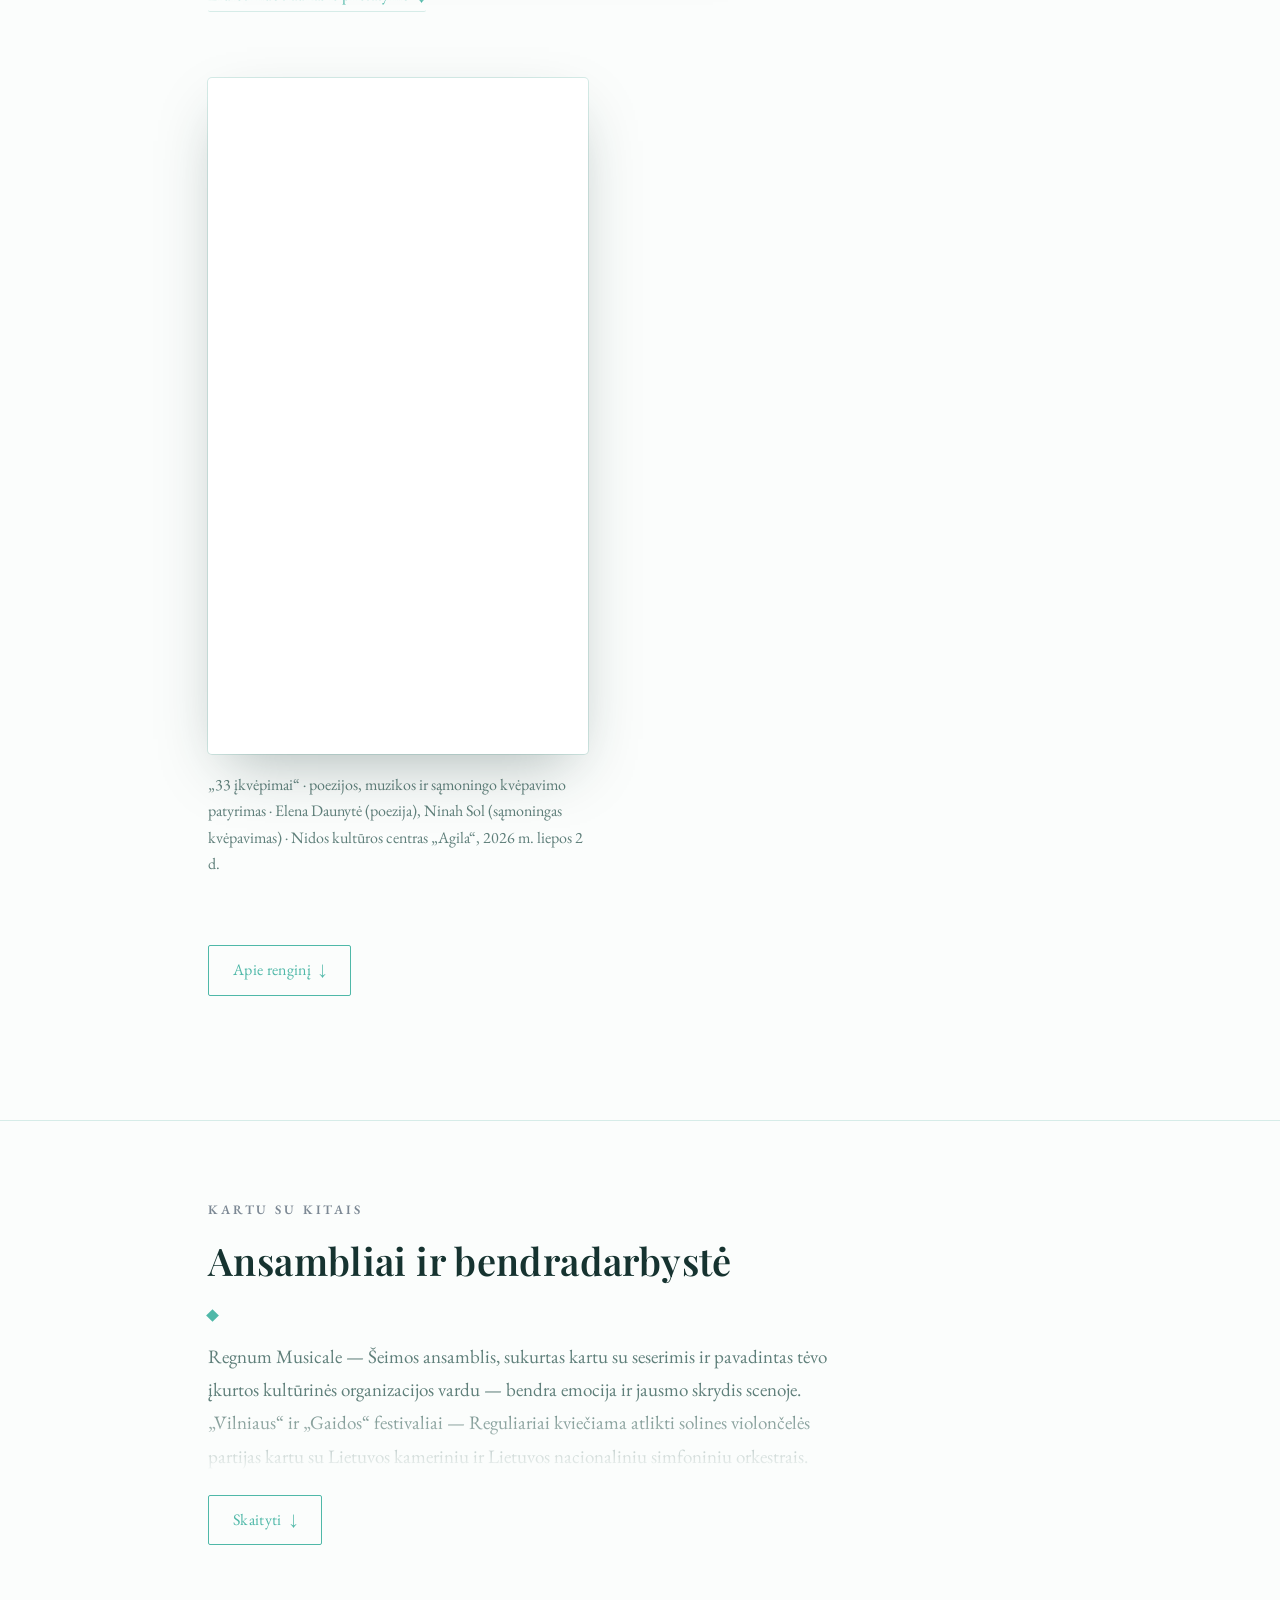
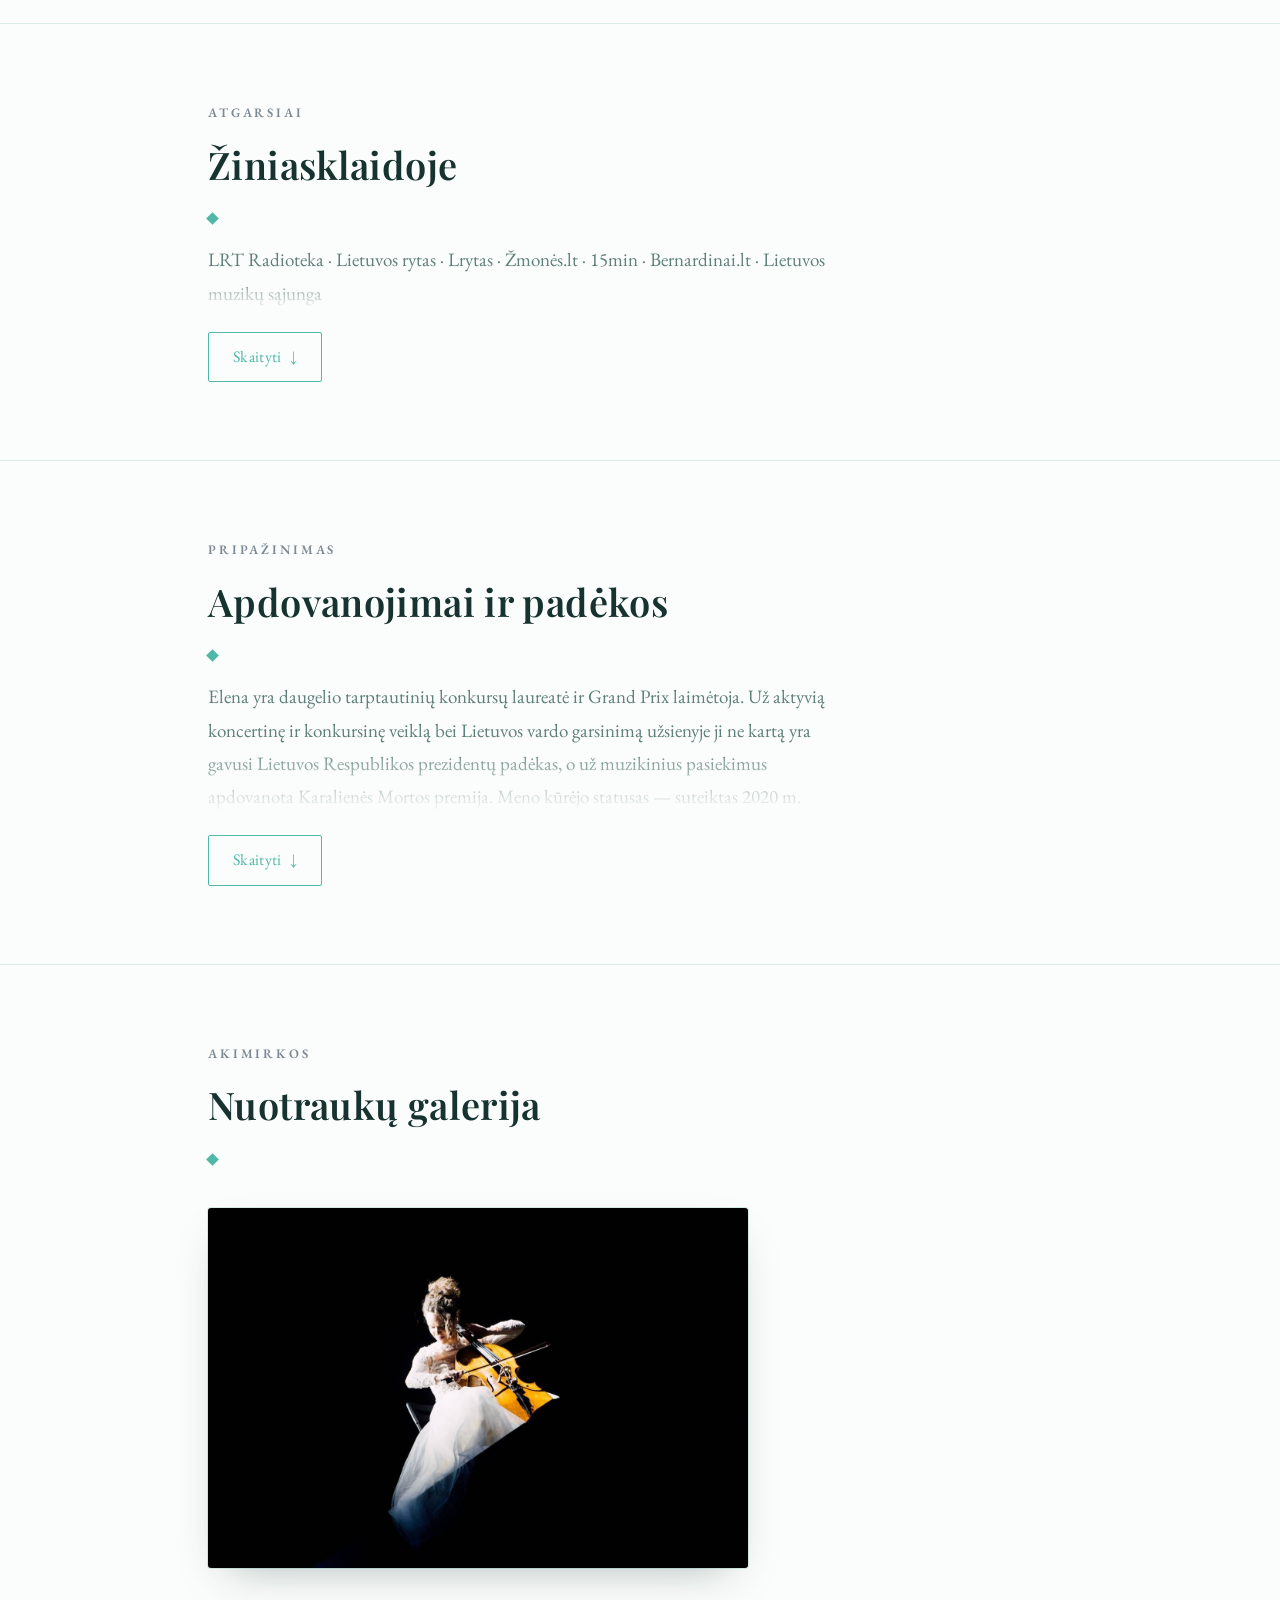
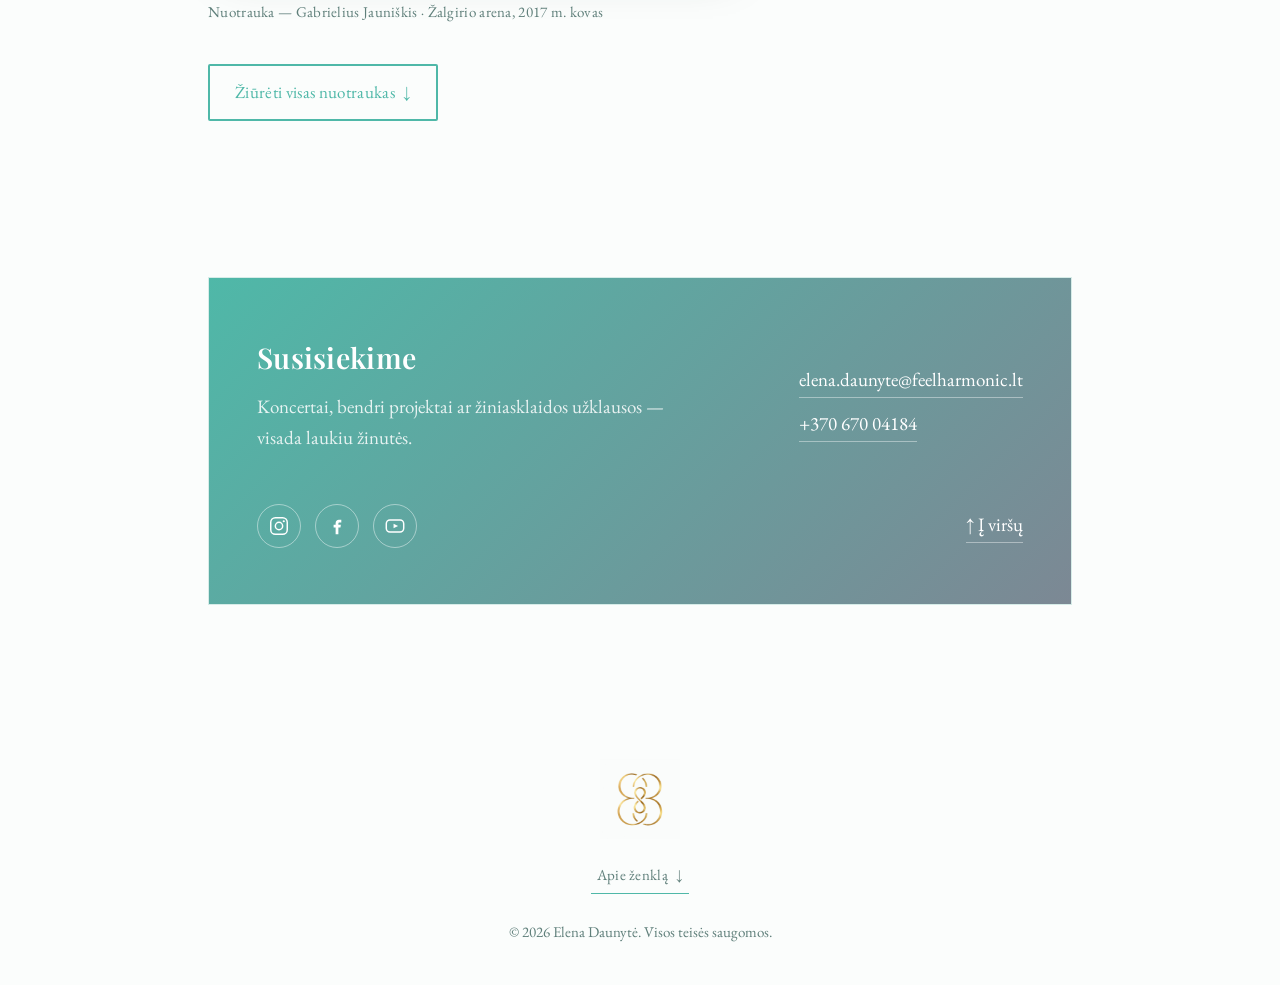
==== commit 52b106a7: "One pixel, still accent Same weight as the phone's rule now; the colour is what keeps it visible acr" ====
--- a/index.html
+++ b/index.html
@@ -115,7 +115,7 @@
 <link rel="preconnect" href="https://fonts.googleapis.com">
 <link rel="preconnect" href="https://fonts.gstatic.com" crossorigin>
 <link href="https://fonts.googleapis.com/css2?family=Playfair+Display:ital,wght@0,400;0,500;0,600;1,400&family=EB+Garamond:ital,wght@0,400;0,500;1,400&display=swap" rel="stylesheet">
-<link rel="stylesheet" href="style.css?v=124">
+<link rel="stylesheet" href="style.css?v=125">
 </head>
 <body>
 
--- a/style.css
+++ b/style.css
@@ -740,7 +740,7 @@
 /* Kompiuteryje linija ilga ir blyški pranyktų, tad ji storesnė ir
    smaragdinė; telefone ji trumpa, ten užtenka šviesios. */
 @media (min-width:861px){
-  #events .section-head::after{height:1.5px; background:var(--accent);}
+  #events .section-head::after{height:1px; background:var(--accent);}
 }
 
 /* Spalva tenka tik kvietimo tekstui — sekcija lieka ant to paties
